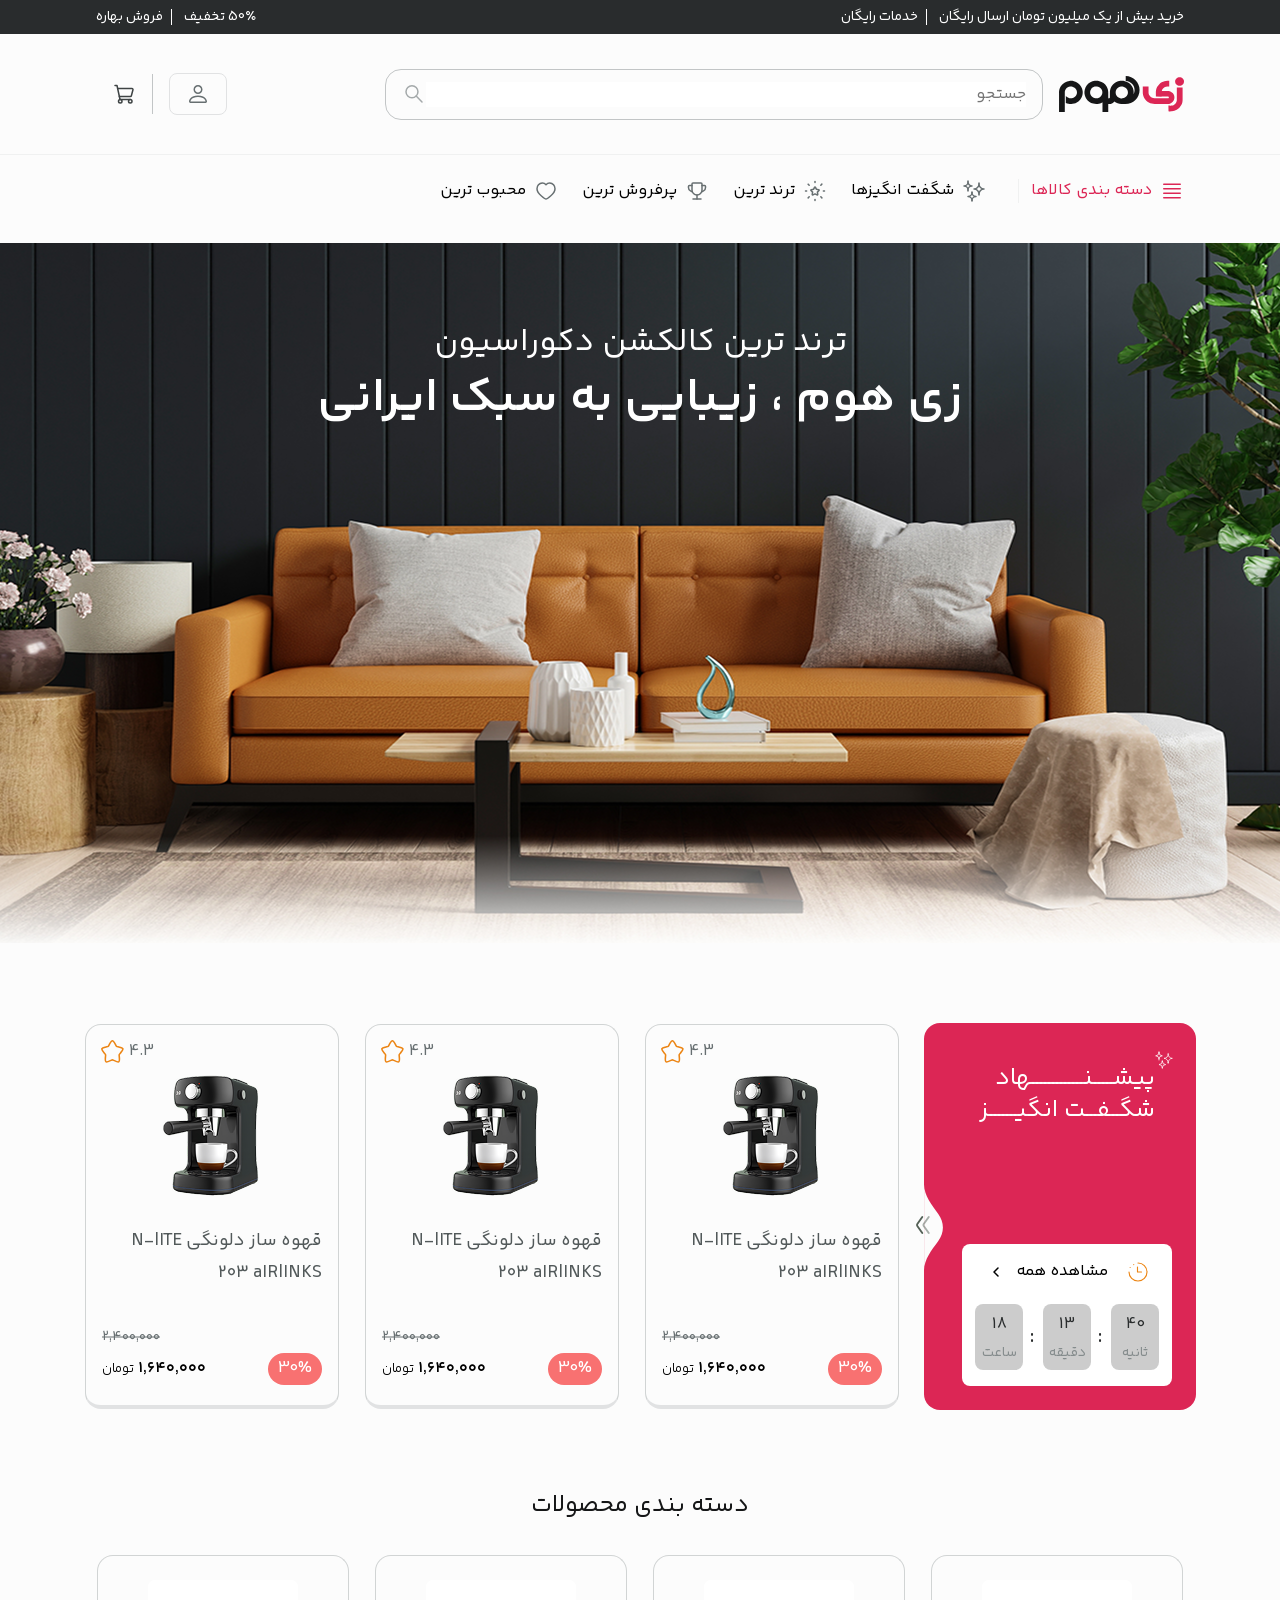
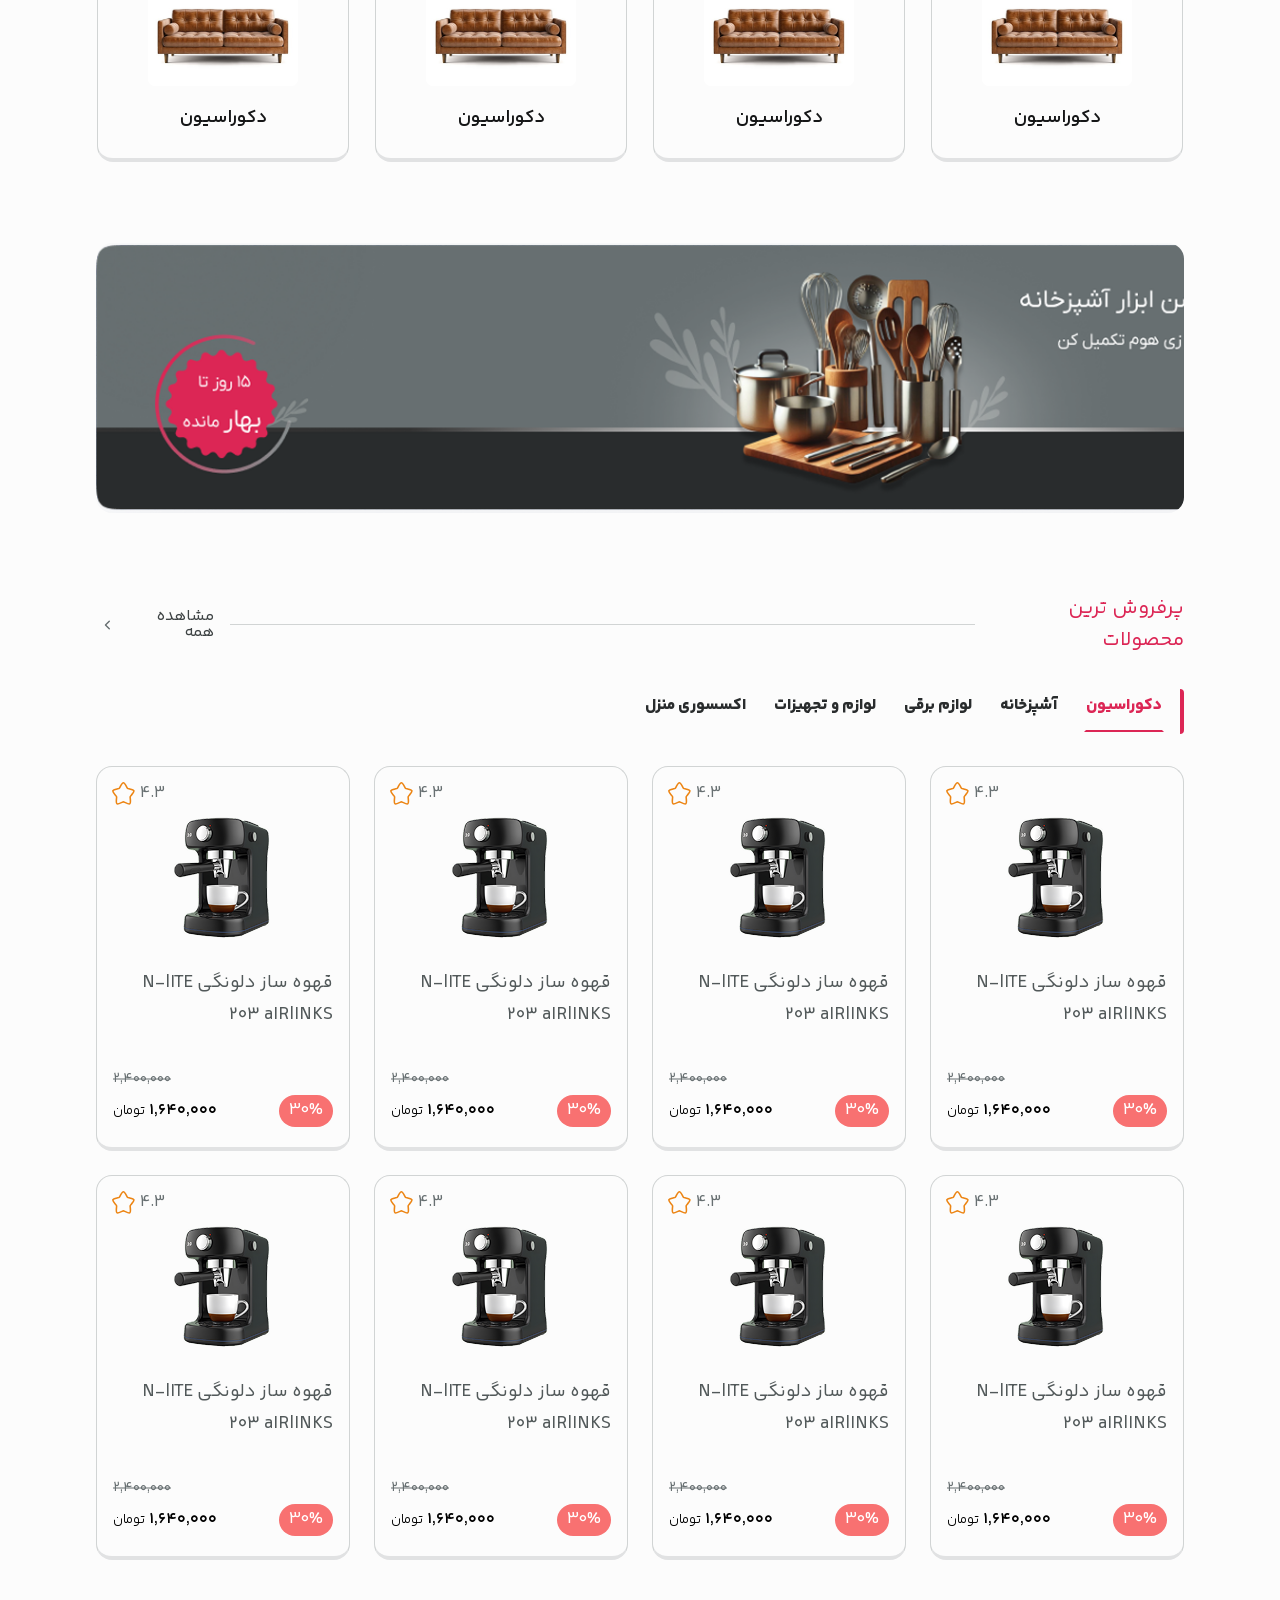
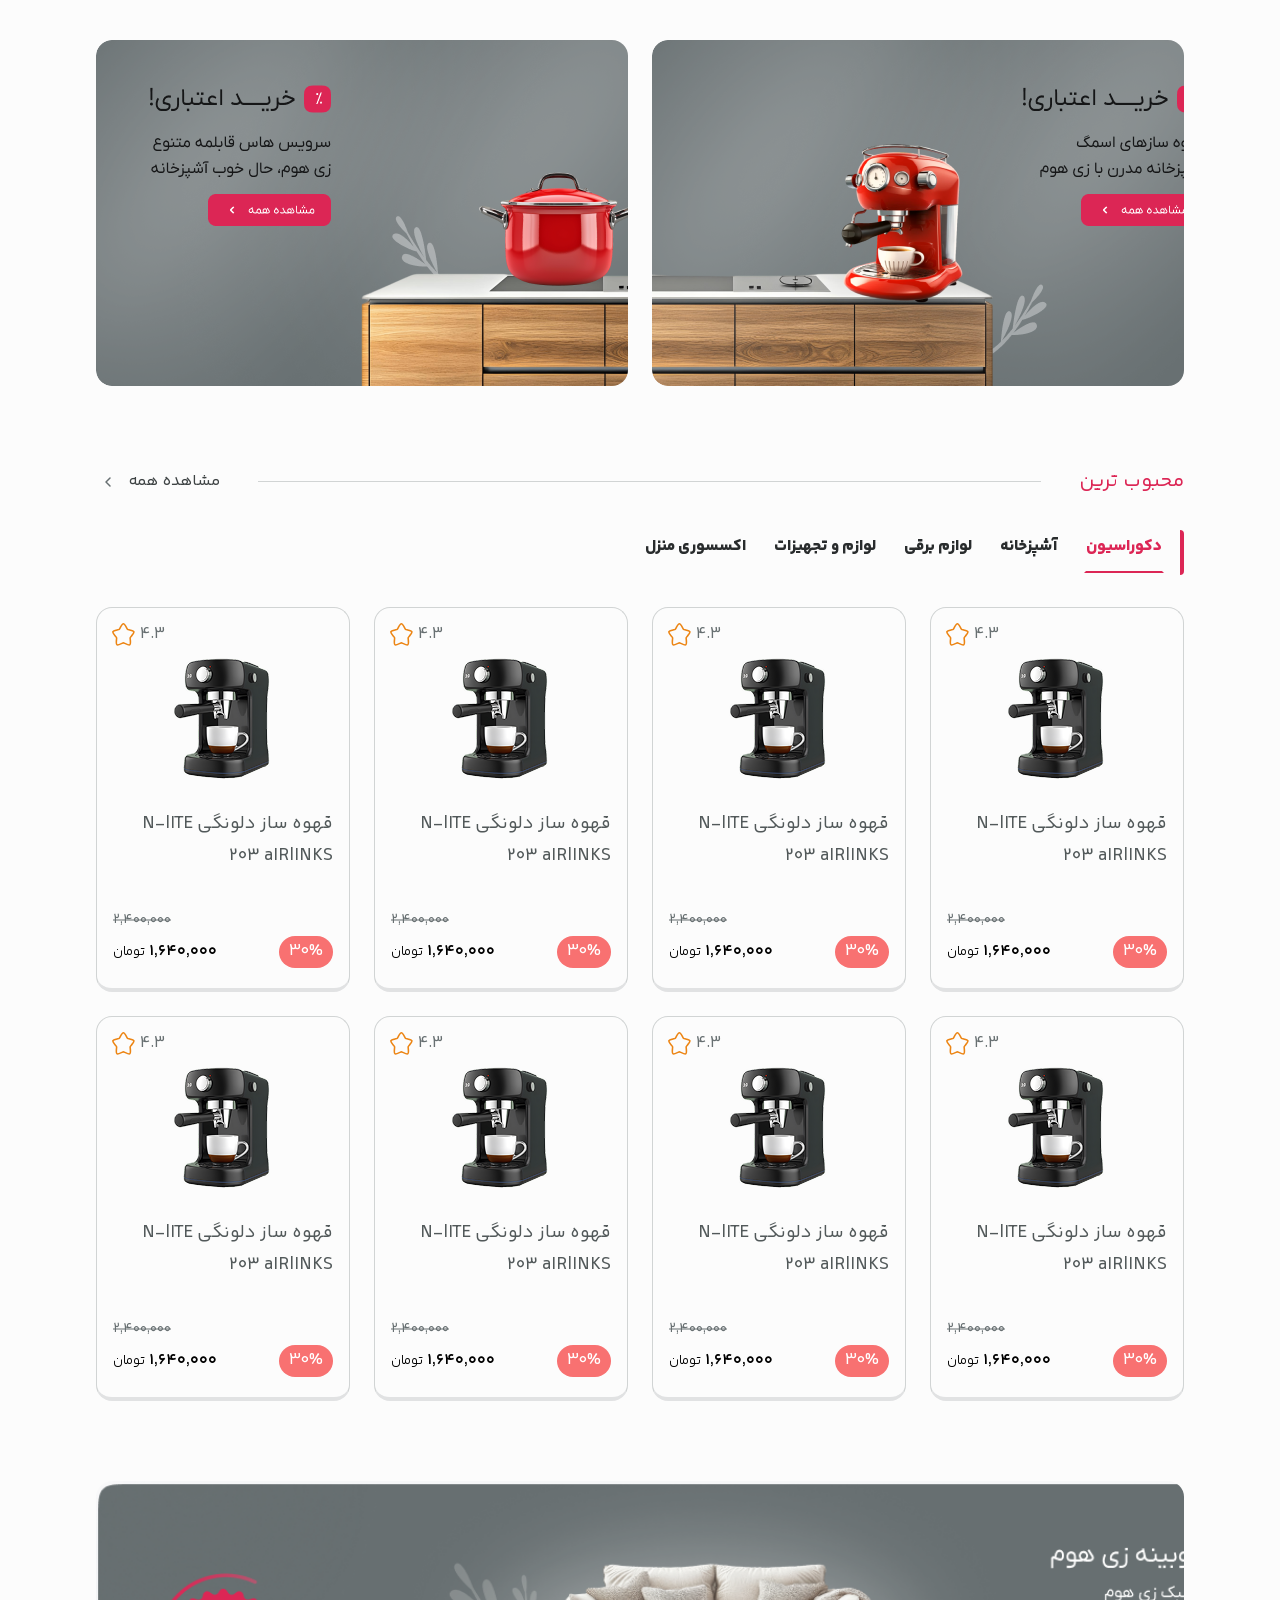
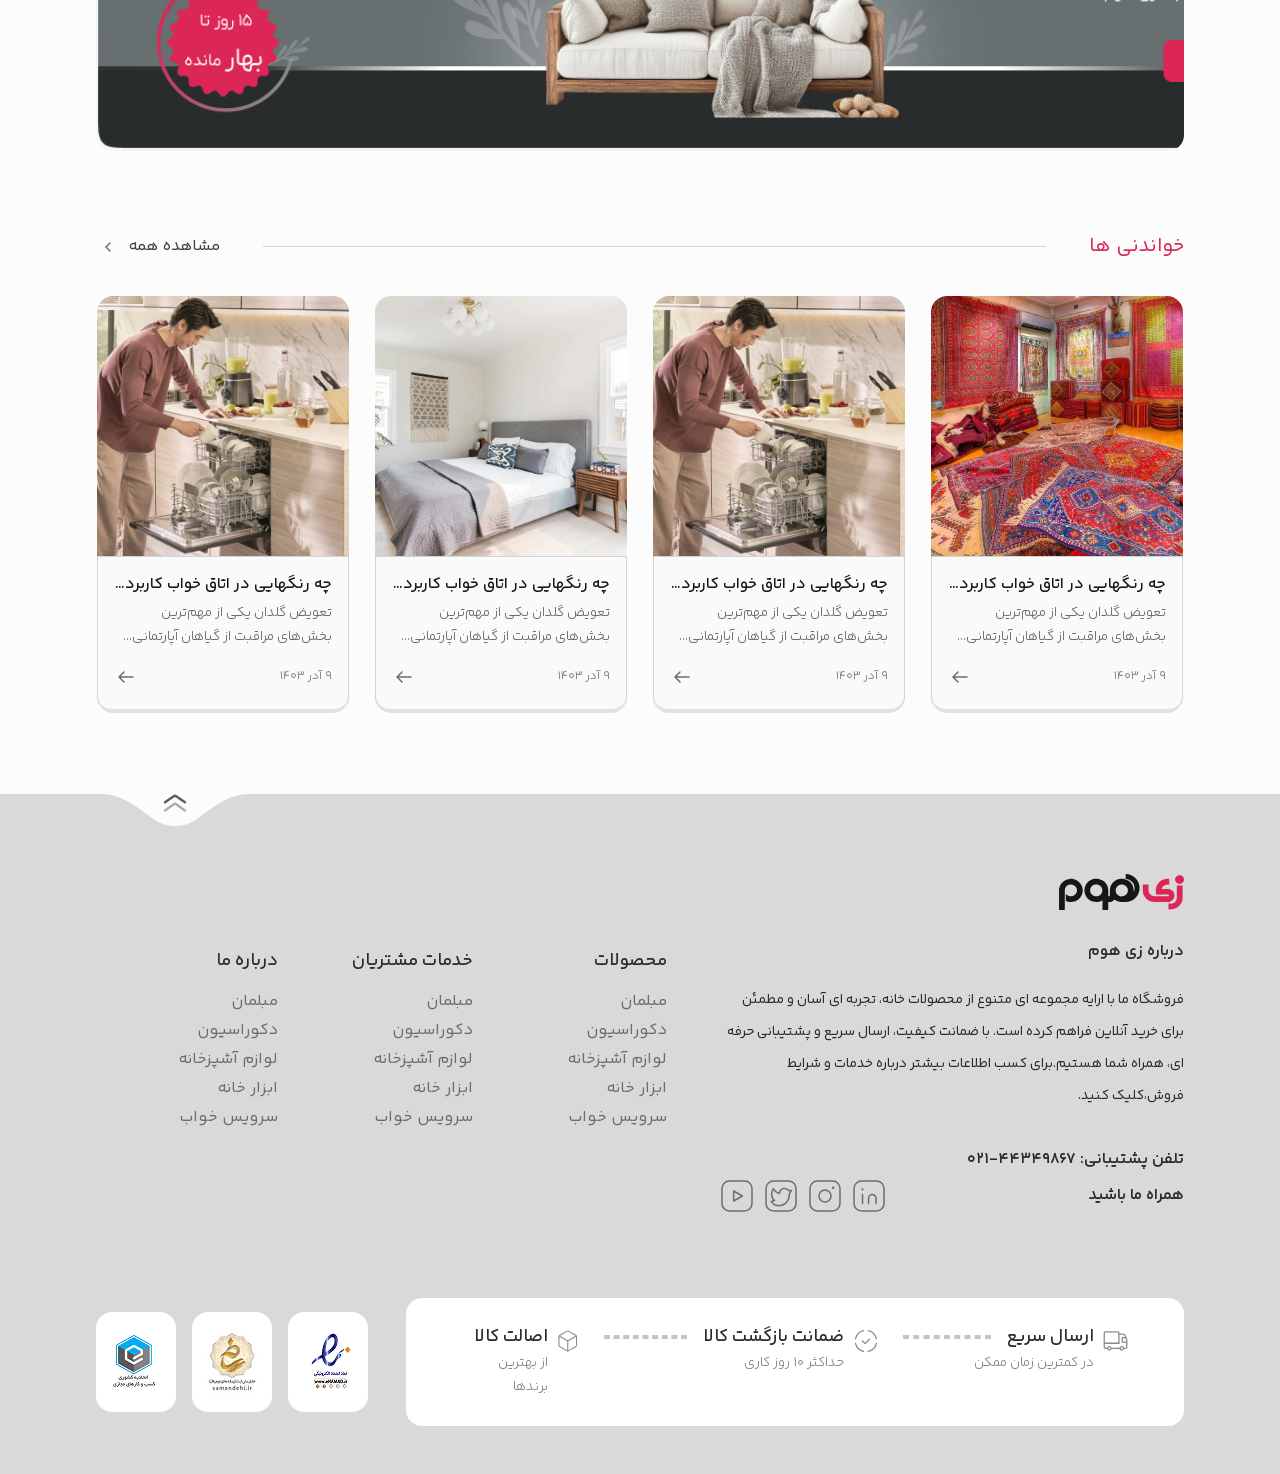
==== index.html @ bf7e23bb "all pages HTML/CSS + partial JS logic" ====
<!DOCTYPE html>
<html lang="fa" dir="rtl">

<head>
    <meta charset="UTF-8">
    <meta name="viewport" content="width=device-width, initial-scale=1.0">
    <title>ziHome</title>
    <link rel="stylesheet" href="style/style.css">
    <link rel="stylesheet" href="style/swiper-bundle.min.css">
    <link rel="shortcut icon" href="images/Logo.svg" type="image/x-icon">
</head>

<body>
    <!-- Header -->
    <header class="header">
        <div class="container-fluid">
            <!-- Top Header -->
            <div class="bg-header">
                <div class="container">
                    <div class="t-header">
                        <!-- Top Right Header -->
                        <div class="t-r-header">
                            <span>خرید بیش از یک میلیون تومان ارسال رایگان</span>
                            <span>خدمات رایگان</span>
                        </div>
                        <!-- Top Left Header -->
                        <div class="t-l-header">
                            <span>50٪ تخفیف</span>
                            <span>فروش بهاره</span>
                        </div>
                    </div>
                </div>
            </div>
            <!-- Main Header -->
            <div class="container">
                <!-- Main Header -->
                <div class="m-header">
                    <!-- Logo & Search -->
                    <div class="l-s-container">
                        <div class="logo-h">
                            <img src="images/Logo.svg" alt="">
                        </div>
                        <div class="search-h">
                            <form action="" method="get">
                                <input type="text" placeholder="جستجو ">
                                <button>
                                    <svg xmlns="http://www.w3.org/2000/svg" width="24" height="24" viewBox="0 0 24 24"
                                        fill="none">
                                        <path
                                            d="M14.1931 5.58187C16.525 7.91369 16.525 11.6943 14.1931 14.0261C11.8613 16.358 8.08069 16.358 5.74887 14.0261C3.41704 11.6943 3.41704 7.91369 5.74887 5.58187C8.08069 3.25005 11.8613 3.25005 14.1931 5.58187"
                                            stroke="#A4A9AA" stroke-width="1.5" stroke-linecap="round"
                                            stroke-linejoin="round" />
                                        <path d="M14.1499 14.06L19.9999 19.99" stroke="#A4A9AA" stroke-width="1.5"
                                            stroke-linecap="round" stroke-linejoin="round" />
                                    </svg>
                                </button>
                            </form>
                        </div>
                    </div>
                    <!-- Account & Cart -->
                    <div class="a-c-container">
                        <div class="account-icon">
                            <svg xmlns="http://www.w3.org/2000/svg" width="24" height="24" viewBox="0 0 24 24"
                                fill="none">
                                <path
                                    d="M12 12C14.4853 12 16.5 9.98528 16.5 7.5C16.5 5.01472 14.4853 3 12 3C9.51472 3 7.5 5.01472 7.5 7.5C7.5 9.98528 9.51472 12 12 12ZM15 7.5C15 9.15685 13.6569 10.5 12 10.5C10.3431 10.5 9 9.15685 9 7.5C9 5.84315 10.3431 4.5 12 4.5C13.6569 4.5 15 5.84315 15 7.5Z"
                                    fill="#676F71" />
                                <path
                                    d="M21 19.5C21 21 19.5 21 19.5 21H4.5C4.5 21 3 21 3 19.5C3 18 4.5 13.5 12 13.5C19.5 13.5 21 18 21 19.5ZM19.5 19.4948C19.4978 19.1246 19.2693 18.0157 18.2518 16.9982C17.2734 16.0198 15.4336 15 12 15C8.56632 15 6.72653 16.0198 5.74815 16.9982C4.73063 18.0157 4.50214 19.1246 4.5 19.4948H19.5Z"
                                    fill="#676F71" />
                            </svg>
                        </div>
                        <div class="nav-m-icon">
                            <svg xmlns="http://www.w3.org/2000/svg" width="24" height="24" viewBox="0 0 24 24"
                                fill="currentColor">
                                <path
                                    d="M21 7.75H3C2.59 7.75 2.25 7.41 2.25 7C2.25 6.59 2.59 6.25 3 6.25H21C21.41 6.25 21.75 6.59 21.75 7C21.75 7.41 21.41 7.75 21 7.75Z"
                                    fill="currentColor" />
                                <path
                                    d="M21 12.75H3C2.59 12.75 2.25 12.41 2.25 12C2.25 11.59 2.59 11.25 3 11.25H21C21.41 11.25 21.75 11.59 21.75 12C21.75 12.41 21.41 12.75 21 12.75Z"
                                    fill="currentColor" />
                                <path
                                    d="M21 17.75H3C2.59 17.75 2.25 17.41 2.25 17C2.25 16.59 2.59 16.25 3 16.25H21C21.41 16.25 21.75 16.59 21.75 17C21.75 17.41 21.41 17.75 21 17.75Z"
                                    fill="currentColor" />
                            </svg>
                        </div>
                        <div class="cart-icon">
                            <svg xmlns="http://www.w3.org/2000/svg" width="24" height="24" viewBox="0 0 24 24"
                                fill="none">
                                <path d="M8 17.5L5 3.5H3" stroke="#3E4344" stroke-width="1.5" stroke-linecap="round"
                                    stroke-linejoin="round" />
                                <path d="M8.25 17.5H18.25" stroke="#3E4344" stroke-width="1.5" stroke-linecap="round"
                                    stroke-linejoin="round" />
                                <circle cx="18.25" cy="19.25" r="1.75" stroke="#3E4344" stroke-width="1.5"
                                    stroke-linecap="round" stroke-linejoin="round" />
                                <circle cx="8.25" cy="19.25" r="1.75" stroke="#3E4344" stroke-width="1.5"
                                    stroke-linecap="round" stroke-linejoin="round" />
                                <path
                                    d="M5.64282 6.5H19.9994C20.3101 6.5 20.6031 6.64438 20.7924 6.89073C20.9817 7.13708 21.0457 7.45741 20.9657 7.75759L19.3662 13.7576C19.2495 14.1954 18.853 14.5 18.4 14.5H7.35712"
                                    stroke="#3E4344" stroke-width="1.5" stroke-linecap="round"
                                    stroke-linejoin="round" />
                            </svg>
                        </div>
                        <div class="off-canvas-nav">
                            <div class="h-off-canvas">
                                <div class="close-off-canvas">
                                    <svg xmlns="http://www.w3.org/2000/svg" width="24" height="24" viewBox="0 0 24 24"
                                        fill="currentColor">
                                        <path
                                            d="M9.16937 15.5801C8.97937 15.5801 8.78938 15.5101 8.63938 15.3601C8.34938 15.0701 8.34938 14.5901 8.63938 14.3001L14.2994 8.64011C14.5894 8.35011 15.0694 8.35011 15.3594 8.64011C15.6494 8.93011 15.6494 9.41011 15.3594 9.70011L9.69937 15.3601C9.55937 15.5101 9.35937 15.5801 9.16937 15.5801Z"
                                            fill="currentColor" />
                                        <path
                                            d="M14.8294 15.5801C14.6394 15.5801 14.4494 15.5101 14.2994 15.3601L8.63938 9.70011C8.34938 9.41011 8.34938 8.93011 8.63938 8.64011C8.92937 8.35011 9.40937 8.35011 9.69937 8.64011L15.3594 14.3001C15.6494 14.5901 15.6494 15.0701 15.3594 15.3601C15.2094 15.5101 15.0194 15.5801 14.8294 15.5801Z"
                                            fill="currentColor" />
                                        <path
                                            d="M15 22.75H9C3.57 22.75 1.25 20.43 1.25 15V9C1.25 3.57 3.57 1.25 9 1.25H15C20.43 1.25 22.75 3.57 22.75 9V15C22.75 20.43 20.43 22.75 15 22.75ZM9 2.75C4.39 2.75 2.75 4.39 2.75 9V15C2.75 19.61 4.39 21.25 9 21.25H15C19.61 21.25 21.25 19.61 21.25 15V9C21.25 4.39 19.61 2.75 15 2.75H9Z"
                                            fill="currentColor" />
                                    </svg>
                                </div>
                                <div class="off-canvas-search">
                                    <form action="" method="get">
                                        <input type="text" placeholder="جستجو ">
                                        <button>
                                            <svg xmlns="http://www.w3.org/2000/svg" width="24" height="24"
                                                viewBox="0 0 24 24" fill="none">
                                                <path
                                                    d="M14.1931 5.58187C16.525 7.91369 16.525 11.6943 14.1931 14.0261C11.8613 16.358 8.08069 16.358 5.74887 14.0261C3.41704 11.6943 3.41704 7.91369 5.74887 5.58187C8.08069 3.25005 11.8613 3.25005 14.1931 5.58187"
                                                    stroke="#A4A9AA" stroke-width="1.5" stroke-linecap="round"
                                                    stroke-linejoin="round"></path>
                                                <path d="M14.1499 14.06L19.9999 19.99" stroke="#A4A9AA"
                                                    stroke-width="1.5" stroke-linecap="round" stroke-linejoin="round">
                                                </path>
                                            </svg>
                                        </button>
                                    </form>
                                </div>
                            </div>
                            <div class="b-off-canvas">
                                <div class="menu-off-canvas">
                                    <!-- Nav Category Mobile -->
                                    <ul class="nav-m-mega-menu">
                                        <li>
                                            <a href="#">
                                                <svg xmlns="http://www.w3.org/2000/svg" width="24" height="24"
                                                    viewBox="0 0 24 24" fill="currentColor">
                                                    <path fill-rule="evenodd" clip-rule="evenodd"
                                                        d="M3 18.75C3 18.3358 3.33579 18 3.75 18H20.25C20.6642 18 21 18.3358 21 18.75C21 19.1642 20.6642 19.5 20.25 19.5H3.75C3.33579 19.5 3 19.1642 3 18.75Z">
                                                    </path>
                                                    <path fill-rule="evenodd" clip-rule="evenodd"
                                                        d="M3 14.25C3 13.8358 3.33579 13.5 3.75 13.5H20.25C20.6642 13.5 21 13.8358 21 14.25C21 14.6642 20.6642 15 20.25 15H3.75C3.33579 15 3 14.6642 3 14.25Z">
                                                    </path>
                                                    <path fill-rule="evenodd" clip-rule="evenodd"
                                                        d="M3 9.75C3 9.33579 3.33579 9 3.75 9H20.25C20.6642 9 21 9.33579 21 9.75C21 10.1642 20.6642 10.5 20.25 10.5H3.75C3.33579 10.5 3 10.1642 3 9.75Z">
                                                    </path>
                                                    <path fill-rule="evenodd" clip-rule="evenodd"
                                                        d="M3 5.25C3 4.83579 3.33579 4.5 3.75 4.5H20.25C20.6642 4.5 21 4.83579 21 5.25C21 5.66421 20.6642 6 20.25 6H3.75C3.33579 6 3 5.66421 3 5.25Z">
                                                    </path>
                                                </svg>
                                                دسته بندی ها
                                            </a>
                                            <svg xmlns="http://www.w3.org/2000/svg" width="24" height="24"
                                                viewBox="0 0 24 24" fill="currentColor">
                                                <path
                                                    d="M11.9995 16.8001C11.2995 16.8001 10.5995 16.5301 10.0695 16.0001L3.54953 9.48014C3.25953 9.19014 3.25953 8.71014 3.54953 8.42014C3.83953 8.13014 4.31953 8.13014 4.60953 8.42014L11.1295 14.9401C11.6095 15.4201 12.3895 15.4201 12.8695 14.9401L19.3895 8.42014C19.6795 8.13014 20.1595 8.13014 20.4495 8.42014C20.7395 8.71014 20.7395 9.19014 20.4495 9.48014L13.9295 16.0001C13.3995 16.5301 12.6995 16.8001 11.9995 16.8001Z"
                                                    fill="currentColor" />
                                            </svg>
                                            <ul></ul>
                                        </li>
                                    </ul>
                                    <!-- Nav Mobile -->
                                    <ul>
                                        <li>
                                            <a href="#">
                                                <svg xmlns="http://www.w3.org/2000/svg" width="24" height="24"
                                                    viewBox="0 0 24 24" fill="none">
                                                    <path fill-rule="evenodd" clip-rule="evenodd"
                                                        d="M5.99776 2.99622C5.99776 5.20628 4.20615 6.99788 1.99609 6.99788C4.20615 6.99788 5.99776 8.78949 5.99776 10.9995C5.99776 8.78949 7.78937 6.99788 9.99943 6.99788C7.78937 6.99788 5.99776 5.20628 5.99776 2.99622Z"
                                                        stroke="#676F71" stroke-width="1.5" stroke-linecap="round"
                                                        stroke-linejoin="round"></path>
                                                    <path fill-rule="evenodd" clip-rule="evenodd"
                                                        d="M17.0021 15.0012C17.0021 12.2387 14.7626 9.99915 12 9.99915C14.7626 9.99915 17.0021 7.75964 17.0021 4.99707C17.0021 7.75964 19.2416 9.99915 22.0042 9.99915C19.2416 9.99915 17.0021 12.2387 17.0021 15.0012Z"
                                                        stroke="#676F71" stroke-width="1.5" stroke-linecap="round"
                                                        stroke-linejoin="round"></path>
                                                    <path d="M17.0022 15.0012V16.0016" stroke="#676F71"
                                                        stroke-width="1.5" stroke-linecap="round"
                                                        stroke-linejoin="round"></path>
                                                    <path d="M17.0022 4.99706V3.99664" stroke="#676F71"
                                                        stroke-width="1.5" stroke-linecap="round"
                                                        stroke-linejoin="round"></path>
                                                    <path d="M9.99923 21.0037V22.0041" stroke="#676F71"
                                                        stroke-width="1.5" stroke-linecap="round"
                                                        stroke-linejoin="round"></path>
                                                    <path d="M9.99923 14.0008V13.0004" stroke="#676F71"
                                                        stroke-width="1.5" stroke-linecap="round"
                                                        stroke-linejoin="round"></path>
                                                    <path d="M5.99777 10.9996V12" stroke="#676F71" stroke-width="1.5"
                                                        stroke-linecap="round" stroke-linejoin="round"></path>
                                                    <path d="M5.99777 1.99585V2.99627" stroke="#676F71"
                                                        stroke-width="1.5" stroke-linecap="round"
                                                        stroke-linejoin="round"></path>
                                                    <path fill-rule="evenodd" clip-rule="evenodd"
                                                        d="M9.99923 13.5006C9.99923 15.7107 8.20762 17.5023 5.99756 17.5023C8.20762 17.5023 9.99923 19.2939 9.99923 21.5039C9.99923 19.2939 11.7908 17.5023 14.0009 17.5023C11.7908 17.5023 9.99923 15.7107 9.99923 13.5006Z"
                                                        stroke="#676F71" stroke-width="1.5" stroke-linecap="round"
                                                        stroke-linejoin="round"></path>
                                                </svg>
                                                شگفت انگیزها
                                            </a>
                                        </li>
                                        <li>
                                            <a href="#">
                                                <svg xmlns="http://www.w3.org/2000/svg" width="24" height="24"
                                                    viewBox="0 0 24 24" fill="none">
                                                    <path fill-rule="evenodd" clip-rule="evenodd"
                                                        d="M11.9992 14.884L14.0052 15.938C14.3952 16.143 14.8522 15.812 14.7772 15.377L14.3942 13.144L16.0172 11.564C16.3332 11.256 16.1592 10.719 15.7222 10.656L13.4802 10.33L12.4772 8.297C12.2822 7.901 11.7182 7.901 11.5222 8.297L10.5202 10.33L8.27824 10.656C7.84124 10.719 7.66724 11.256 7.98324 11.564L9.60624 13.144L9.22324 15.377C9.14824 15.812 9.60524 16.143 9.99524 15.938L12.0012 14.884H11.9992V14.884Z"
                                                        stroke="#676F71" stroke-width="1.5" stroke-linecap="round"
                                                        stroke-linejoin="round"></path>
                                                    <path d="M21.4999 12H20.3999" stroke="#676F71" stroke-width="1.5"
                                                        stroke-linecap="round" stroke-linejoin="round"></path>
                                                    <path d="M3.6 12H2.5" stroke="#676F71" stroke-width="1.5"
                                                        stroke-linecap="round" stroke-linejoin="round"></path>
                                                    <path d="M18.8601 5.14001L17.8101 6.19001" stroke="#676F71"
                                                        stroke-width="1.5" stroke-linecap="round"
                                                        stroke-linejoin="round"></path>
                                                    <path d="M5.16016 18.89L6.22016 17.83" stroke="#676F71"
                                                        stroke-width="1.5" stroke-linecap="round"
                                                        stroke-linejoin="round"></path>
                                                    <path d="M5.14014 5.15997L6.19014 6.21997" stroke="#676F71"
                                                        stroke-width="1.5" stroke-linecap="round"
                                                        stroke-linejoin="round"></path>
                                                    <path d="M18.8901 18.86L17.8301 17.81" stroke="#676F71"
                                                        stroke-width="1.5" stroke-linecap="round"
                                                        stroke-linejoin="round"></path>
                                                    <path d="M12 20.44V21.5" stroke="#676F71" stroke-width="1.5"
                                                        stroke-linecap="round" stroke-linejoin="round"></path>
                                                    <path d="M12 2.5V3.56" stroke="#676F71" stroke-width="1.5"
                                                        stroke-linecap="round" stroke-linejoin="round"></path>
                                                </svg>
                                                ترند ترین
                                            </a>
                                        </li>
                                        <li>
                                            <a href="#">
                                                <svg xmlns="http://www.w3.org/2000/svg" width="24" height="24"
                                                    viewBox="0 0 24 24" fill="none">
                                                    <path fill-rule="evenodd" clip-rule="evenodd"
                                                        d="M8 4H16C16.5523 4 17 4.44772 17 5V11C17 13.7614 14.7614 16 12 16V16C9.23858 16 7 13.7614 7 11V5C7 4.44772 7.44772 4 8 4Z"
                                                        stroke="#676F71" stroke-width="1.5" stroke-linecap="round"
                                                        stroke-linejoin="round"></path>
                                                    <path
                                                        d="M16.6733 12.7801L18.5653 11.8341C19.7511 11.2412 20.5001 10.0293 20.5001 8.70361V7.3667C20.5001 6.88345 20.1084 6.4917 19.6251 6.4917H17.0001"
                                                        stroke="#676F71" stroke-width="1.5" stroke-linecap="round"
                                                        stroke-linejoin="round"></path>
                                                    <path d="M12 20V16" stroke="#676F71" stroke-width="1.5"
                                                        stroke-linecap="round" stroke-linejoin="round"></path>
                                                    <path d="M16 20H8" stroke="#676F71" stroke-width="1.5"
                                                        stroke-linecap="round" stroke-linejoin="round"></path>
                                                    <path
                                                        d="M7.32677 12.7801L5.43477 11.8341C4.24903 11.2412 3.50001 10.0293 3.5 8.70361V7.3667C3.5 6.88345 3.89175 6.4917 4.375 6.4917H7"
                                                        stroke="#676F71" stroke-width="1.5" stroke-linecap="round"
                                                        stroke-linejoin="round"></path>
                                                </svg>
                                                پرفروش ترین
                                            </a>
                                        </li>
                                        <li>
                                            <a href="#">
                                                <svg xmlns="http://www.w3.org/2000/svg" width="24" height="24"
                                                    viewBox="0 0 24 24" fill="none">
                                                    <path fill-rule="evenodd" clip-rule="evenodd"
                                                        d="M15.696 4C18.871 4 21 6.98 21 9.755C21 15.388 12.161 20 12 20C11.839 20 3 15.388 3 9.755C3 6.98 5.129 4 8.304 4C10.119 4 11.311 4.905 12 5.711C12.689 4.905 13.881 4 15.696 4Z"
                                                        stroke="#676F71" stroke-width="1.5" stroke-linecap="round"
                                                        stroke-linejoin="round"></path>
                                                </svg>
                                                محبوب ترین
                                            </a>
                                        </li>
                                    </ul>
                                </div>
                            </div>
                        </div>
                    </div>
                </div>
            </div>
            <!-- Nav -->
            <div class="nav-container">
                <div class="container">
                    <div class="nav">
                        <nav>
                            <ul class="mega-menu">
                                <li>
                                    <a href="#">
                                        <svg xmlns="http://www.w3.org/2000/svg" width="24" height="24"
                                            viewBox="0 0 24 24" fill="currentColor">
                                            <path fill-rule="evenodd" clip-rule="evenodd"
                                                d="M3 18.75C3 18.3358 3.33579 18 3.75 18H20.25C20.6642 18 21 18.3358 21 18.75C21 19.1642 20.6642 19.5 20.25 19.5H3.75C3.33579 19.5 3 19.1642 3 18.75Z" />
                                            <path fill-rule="evenodd" clip-rule="evenodd"
                                                d="M3 14.25C3 13.8358 3.33579 13.5 3.75 13.5H20.25C20.6642 13.5 21 13.8358 21 14.25C21 14.6642 20.6642 15 20.25 15H3.75C3.33579 15 3 14.6642 3 14.25Z" />
                                            <path fill-rule="evenodd" clip-rule="evenodd"
                                                d="M3 9.75C3 9.33579 3.33579 9 3.75 9H20.25C20.6642 9 21 9.33579 21 9.75C21 10.1642 20.6642 10.5 20.25 10.5H3.75C3.33579 10.5 3 10.1642 3 9.75Z" />
                                            <path fill-rule="evenodd" clip-rule="evenodd"
                                                d="M3 5.25C3 4.83579 3.33579 4.5 3.75 4.5H20.25C20.6642 4.5 21 4.83579 21 5.25C21 5.66421 20.6642 6 20.25 6H3.75C3.33579 6 3 5.66421 3 5.25Z" />
                                        </svg>
                                        دسته بندی کالاها
                                    </a>
                                    <div class="pishro-megamenu">
                                        <ul>
                                            <li>
                                                <a href="#">
                                                    <svg xmlns="http://www.w3.org/2000/svg" width="24" height="24"
                                                        viewBox="0 0 24 24" fill="none">
                                                        <path d="M5 18.196V21" stroke="currentColor" stroke-width="1.5"
                                                            stroke-linecap="round" stroke-linejoin="round" />
                                                        <path d="M19 18.196V21" stroke="currentColor" stroke-width="1.5"
                                                            stroke-linecap="round" stroke-linejoin="round" />
                                                        <path
                                                            d="M20 11V8C20 6.89543 19.1046 6 18 6H6C4.89543 6 4 6.89543 4 8V11"
                                                            stroke="currentColor" stroke-width="1.5"
                                                            stroke-linecap="round" stroke-linejoin="round" />
                                                        <path fill-rule="evenodd" clip-rule="evenodd"
                                                            d="M16 15H8C6.89543 15 6 14.1046 6 13V13C6 11.8954 5.10457 11 4 11V11C2.89543 11 2 11.8954 2 13V13C2 16.3137 4.68629 19 8 19H16C19.3137 19 22 16.3137 22 13V13C22 11.8954 21.1046 11 20 11V11C18.8954 11 18 11.8954 18 13V13C18 14.1046 17.1046 15 16 15Z"
                                                            stroke="currentColor" stroke-width="1.5"
                                                            stroke-linecap="round" stroke-linejoin="round" />
                                                    </svg>
                                                    مبلمان
                                                </a>
                                                <ul>
                                                    <li><a href="#">قهوه ساز خانگی</a>
                                                        <ul>
                                                            <li><a href="#">قهوه ساز بوش</a> </li>
                                                            <li><a href="#">قهوه ساز سیسیلی</a> </li>
                                                            <li><a href="#">قهوه ساز فکر</a> </li>
                                                            <li><a href="#">قهوه ساز مباشی</a> </li>
                                                        </ul>
                                                    </li>
                                                    <li><a href="#">قهوه ساز صنعتی</a>
                                                        <ul>
                                                            <li><a href="#">قهوه ساز بیزرا</a> </li>
                                                            <li><a href="#">قهوه ساز سیسیلی</a> </li>
                                                            <li><a href="#">قهوه ساز فکر</a> </li>
                                                            <li><a href="#">قهوه ساز مباشی</a> </li>
                                                        </ul>
                                                    </li>
                                                    <li><a href="#">قهوه ساز کپسولی</a>
                                                        <ul>
                                                            <li><a href="#">قهوه ساز پیتالسازی</a> </li>
                                                            <li><a href="#">قهوه ساز سیسیلی</a> </li>
                                                            <li><a href="#">قهوه ساز فکر</a> </li>
                                                            <li><a href="#">قهوه ساز مباشی</a> </li>
                                                        </ul>
                                                    </li>
                                                    <li><a href="#">قهوه ساز مسافرتی</a>
                                                        <ul>
                                                            <li><a href="#">قهوه ساز پیپاموکا</a> </li>
                                                            <li><a href="#">قهوه ساز سیسیلی</a> </li>
                                                            <li><a href="#">قهوه ساز فکر</a> </li>
                                                            <li><a href="#">قهوه ساز مباشی</a> </li>
                                                        </ul>
                                                    </li>
                                                </ul>
                                            </li>
                                            <li>
                                                <a href="#">
                                                    <svg xmlns="http://www.w3.org/2000/svg" width="24" height="24"
                                                        viewBox="0 0 24 24" fill="none">
                                                        <path d="M17 21L18.0001 14" stroke="currentColor"
                                                            stroke-width="1.5" stroke-linecap="round"
                                                            stroke-linejoin="round" />
                                                        <path
                                                            d="M21.5002 14H18.0002C15.6686 10.8114 14.4399 6.94968 14.5002 3"
                                                            stroke="currentColor" stroke-width="1.5"
                                                            stroke-linecap="round" stroke-linejoin="round" />
                                                        <path d="M7.50007 21L6.5 14" stroke="currentColor"
                                                            stroke-width="1.5" stroke-linecap="round"
                                                            stroke-linejoin="round" />
                                                        <path d="M3 14H6.49994C8.83153 10.8114 10.0603 6.94968 10 3"
                                                            stroke="currentColor" stroke-width="1.5"
                                                            stroke-linecap="round" stroke-linejoin="round" />
                                                        <path
                                                            d="M3 21V5C3 3.89543 3.89543 3 5 3H19.5C20.6046 3 21.5 3.89543 21.5 5V21"
                                                            stroke="currentColor" stroke-width="1.5"
                                                            stroke-linecap="round" stroke-linejoin="round" />
                                                        <path d="M22.5 21H1.5" stroke="currentColor" stroke-width="1.5"
                                                            stroke-linecap="round" stroke-linejoin="round" />
                                                        <path d="M17 17H7" stroke="currentColor" stroke-width="1.5"
                                                            stroke-linecap="round" stroke-linejoin="round" />
                                                    </svg>
                                                    دکوراسیون داخلی
                                                </a>
                                            </li>
                                            <li>
                                                <a href="#">
                                                    <svg xmlns="http://www.w3.org/2000/svg" width="24" height="24"
                                                        viewBox="0 0 24 24" fill="none">
                                                        <path d="M5 4.15997H3" stroke="currentColor" stroke-width="1.5"
                                                            stroke-linecap="round" stroke-linejoin="round" />
                                                        <path d="M21 4.15997H19" stroke="currentColor"
                                                            stroke-width="1.5" stroke-linecap="round"
                                                            stroke-linejoin="round" />
                                                        <path d="M4 21H20" stroke="currentColor" stroke-width="1.5"
                                                            stroke-linecap="round" stroke-linejoin="round" />
                                                        <path fill-rule="evenodd" clip-rule="evenodd"
                                                            d="M6 3H18C18.5523 3 19 3.44772 19 4V10C19 11.6569 17.6569 13 16 13H8C6.34315 13 5 11.6569 5 10V4C5 3.44772 5.44772 3 6 3Z"
                                                            stroke="currentColor" stroke-width="1.5"
                                                            stroke-linecap="round" stroke-linejoin="round" />
                                                        <path d="M6 18V17" stroke="currentColor" stroke-width="1.5"
                                                            stroke-linecap="round" stroke-linejoin="round" />
                                                        <path d="M9 18V16" stroke="currentColor" stroke-width="1.5"
                                                            stroke-linecap="round" stroke-linejoin="round" />
                                                        <path d="M12 18V17" stroke="currentColor" stroke-width="1.5"
                                                            stroke-linecap="round" stroke-linejoin="round" />
                                                        <path d="M15 18V16" stroke="currentColor" stroke-width="1.5"
                                                            stroke-linecap="round" stroke-linejoin="round" />
                                                        <path d="M18 18V17" stroke="currentColor" stroke-width="1.5"
                                                            stroke-linecap="round" stroke-linejoin="round" />
                                                    </svg>
                                                    لوازم آشپزخانه</a>
                                                <ul>
                                                    <li><a href="#">مربوط به خانگی</a>
                                                        <ul>
                                                            <li><a href="#">مورد اول خانگی</a> </li>
                                                            <li><a href="#">قهوه ساز سیسیلی</a> </li>
                                                            <li><a href="#">قهوه ساز فکر</a> </li>
                                                            <li><a href="#">قهوه ساز مباشی</a> </li>
                                                        </ul>
                                                    </li>
                                                    <li><a href="#">قهوه ساز صنعتی</a>
                                                        <ul>
                                                            <li><a href="#">قهوه ساز بیزرا</a> </li>
                                                            <li><a href="#">قهوه ساز سیسیلی</a> </li>
                                                            <li><a href="#">قهوه ساز فکر</a> </li>
                                                            <li><a href="#">قهوه ساز مباشی</a> </li>
                                                        </ul>
                                                    </li>
                                                    <li><a href="#">قهوه ساز کپسولی</a>
                                                        <ul>
                                                            <li><a href="#">قهوه ساز پیتالسازی</a> </li>
                                                            <li><a href="#">قهوه ساز سیسیلی</a> </li>
                                                            <li><a href="#">قهوه ساز فکر</a> </li>
                                                            <li><a href="#">قهوه ساز مباشی</a> </li>
                                                        </ul>
                                                    </li>
                                                    <li><a href="#">قهوه ساز مسافرتی</a>
                                                        <ul>
                                                            <li><a href="#">قهوه ساز پیپاموکا</a> </li>
                                                            <li><a href="#">قهوه ساز سیسیلی</a> </li>
                                                            <li><a href="#">قهوه ساز فکر</a> </li>
                                                            <li><a href="#">قهوه ساز مباشی</a> </li>
                                                        </ul>
                                                    </li>
                                                </ul>
                                            </li>
                                            <li>
                                                <a href="#">
                                                    <svg xmlns="http://www.w3.org/2000/svg" width="24" height="24"
                                                        viewBox="0 0 24 24" fill="none">
                                                        <path fill-rule="evenodd" clip-rule="evenodd"
                                                            d="M14.5268 9.12H11.4738C10.7908 9.12 10.3088 8.451 10.5248 7.804V7.804C10.8598 6.798 11.8008 6.12 12.8608 6.12H13.1388C14.1988 6.12 15.1398 6.798 15.4748 7.804V7.804C15.6908 8.451 15.2088 9.12 14.5268 9.12V9.12Z"
                                                            stroke="currentColor" stroke-width="1.5"
                                                            stroke-linecap="round" stroke-linejoin="round" />
                                                        <path
                                                            d="M6.99278 13.263H3.99978C3.38578 13.263 2.91678 13.811 3.01178 14.417L3.35578 16.617C3.65978 18.565 5.33678 20 7.30778 20H16.6918C18.6628 20 20.3398 18.565 20.6438 16.618L20.9878 14.418C21.0828 13.812 20.6138 13.264 19.9998 13.264H12.2628"
                                                            stroke="currentColor" stroke-width="1.5"
                                                            stroke-linecap="round" stroke-linejoin="round" />
                                                        <path
                                                            d="M13 6.12V6C13 4.343 14.343 3 16 3V3C17.657 3 19 4.343 19 6V13.263"
                                                            stroke="currentColor" stroke-width="1.5"
                                                            stroke-linecap="round" stroke-linejoin="round" />
                                                        <path fill-rule="evenodd" clip-rule="evenodd"
                                                            d="M10.158 17.263H9.105C7.943 17.263 7 16.321 7 15.158V13.153C7 12.516 7.516 12 8.153 12H11.11C11.747 12 12.263 12.516 12.263 13.153V15.158C12.263 16.321 11.321 17.263 10.158 17.263Z"
                                                            stroke="currentColor" stroke-width="1.5"
                                                            stroke-linecap="round" stroke-linejoin="round" />
                                                        <path d="M6.04 19.8L5 21" stroke="currentColor"
                                                            stroke-width="1.5" stroke-linecap="round"
                                                            stroke-linejoin="round" />
                                                        <path d="M19 21L17.96 19.8" stroke="currentColor"
                                                            stroke-width="1.5" stroke-linecap="round"
                                                            stroke-linejoin="round" />
                                                    </svg>
                                                    سرویس خواب و حمام</a>

                                                <ul>
                                                    <li><a href="#">قهوه ساز خانگی</a>
                                                        <ul>
                                                            <li><a href="#">قهوه ساز بوش</a> </li>
                                                            <li><a href="#">قهوه ساز سیسیلی</a> </li>
                                                            <li><a href="#">قهوه ساز فکر</a> </li>
                                                            <li><a href="#">قهوه ساز مباشی</a> </li>
                                                        </ul>
                                                    </li>
                                                    <li><a href="#">قهوه ساز صنعتی</a>
                                                        <ul>
                                                            <li><a href="#">قهوه ساز بیزرا</a> </li>
                                                            <li><a href="#">قهوه ساز سیسیلی</a> </li>
                                                            <li><a href="#">قهوه ساز فکر</a> </li>
                                                            <li><a href="#">قهوه ساز مباشی</a> </li>
                                                        </ul>
                                                    </li>
                                                    <li><a href="#">قهوه ساز کپسولی</a>

                                                    </li>
                                                    <li><a href="#">قهوه ساز مسافرتی</a>

                                                    </li>
                                                </ul>
                                            </li>
                                            <li>
                                                <a href="#">
                                                    <svg xmlns="http://www.w3.org/2000/svg" width="24" height="24"
                                                        viewBox="0 0 24 24" fill="none">
                                                        <path d="M12 21V10" stroke="currentColor" stroke-width="1.5"
                                                            stroke-linecap="round" stroke-linejoin="round" />
                                                        <path
                                                            d="M16 7L15.2279 9.31623C15.0918 9.72457 14.7097 10 14.2792 10H9.72076C9.29033 10 8.90819 9.72457 8.77208 9.31623L8 7"
                                                            stroke="currentColor" stroke-width="1.5"
                                                            stroke-linecap="round" stroke-linejoin="round" />
                                                        <path d="M7 21H17" stroke="currentColor" stroke-width="1.5"
                                                            stroke-linecap="round" stroke-linejoin="round" />
                                                        <path d="M10.5 14H13.5" stroke="currentColor" stroke-width="1.5"
                                                            stroke-linecap="round" stroke-linejoin="round" />
                                                        <path d="M10.5 17H13.5" stroke="currentColor" stroke-width="1.5"
                                                            stroke-linecap="round" stroke-linejoin="round" />
                                                        <rect x="5.5" y="3" width="13" height="4" rx="2"
                                                            stroke="currentColor" stroke-width="1.5"
                                                            stroke-linecap="round" stroke-linejoin="round" />
                                                    </svg>
                                                    نور پردازی و روشنایی</a>
                                            </li>
                                            <li>
                                                <a href="#">
                                                    <svg xmlns="http://www.w3.org/2000/svg" width="24" height="24"
                                                        viewBox="0 0 24 24" fill="none">
                                                        <path fill-rule="evenodd" clip-rule="evenodd"
                                                            d="M21 16.041V7.95902C21 7.24402 20.619 6.58402 20 6.22702L13 2.18602C12.381 1.82902 11.619 1.82902 11 2.18602L4 6.22602C3.381 6.58402 3 7.24402 3 7.95902V16.042C3 16.757 3.381 17.417 4 17.774L11 21.815C11.619 22.172 12.381 22.172 13 21.815L20 17.774C20.619 17.416 21 16.756 21 16.041Z"
                                                            stroke="currentColor" stroke-width="1.5"
                                                            stroke-linecap="round" stroke-linejoin="round" />
                                                        <path d="M12 22.08V12" stroke="currentColor" stroke-width="1.5"
                                                            stroke-linecap="round" stroke-linejoin="round" />
                                                        <path d="M12 12L20.73 6.96002" stroke="currentColor"
                                                            stroke-width="1.5" stroke-linecap="round"
                                                            stroke-linejoin="round" />
                                                        <path d="M3.27002 6.96002L12 12" stroke="currentColor"
                                                            stroke-width="1.5" stroke-linecap="round"
                                                            stroke-linejoin="round" />
                                                    </svg>
                                                    لوازم سازماندهی</a>
                                            </li>
                                            <li>
                                                <a href="#">
                                                    <svg xmlns="http://www.w3.org/2000/svg" width="24" height="24"
                                                        viewBox="0 0 24 24" fill="none">
                                                        <path
                                                            d="M5.74002 11.26L2.80002 8.32002C2.39999 7.91945 2.39999 7.27058 2.80002 6.87002L5.87002 3.80002C6.27058 3.39999 6.91945 3.39999 7.32002 3.80002L9.26002 5.74002"
                                                            stroke="currentColor" stroke-width="1.5"
                                                            stroke-linecap="round" stroke-linejoin="round" />
                                                        <path
                                                            d="M18.2602 14.74L20.2002 16.68C20.6003 17.0806 20.6003 17.7294 20.2002 18.13L17.1302 21.2C16.7297 21.6 16.0808 21.6 15.6802 21.2L12.7402 18.26"
                                                            stroke="currentColor" stroke-width="1.5"
                                                            stroke-linecap="round" stroke-linejoin="round" />
                                                        <path
                                                            d="M11.7663 9.10205L4.14848 16.7199C3.588 17.279 3.36871 18.0949 3.57333 18.8598C3.77795 19.6246 4.37534 20.222 5.14017 20.4266C5.905 20.6312 6.72088 20.4119 7.28007 19.8514L14.8979 12.2336"
                                                            stroke="currentColor" stroke-width="1.5"
                                                            stroke-linecap="round" stroke-linejoin="round" />
                                                        <path
                                                            d="M11.7664 9.10209C11.3334 7.83362 11.4303 6.44414 12.035 5.248C12.6398 4.05185 13.7013 3.15012 14.9795 2.7468C15.6206 2.53367 16.2994 2.45773 16.9717 2.5239C17.3494 2.57434 17.6654 2.83545 17.7861 3.19684C17.9068 3.55824 17.8112 3.95683 17.5396 4.2241L15.7354 6.02824C15.6416 6.122 15.5889 6.24918 15.5889 6.38179C15.5889 6.5144 15.6416 6.64158 15.7354 6.73533L17.2647 8.26469C17.46 8.45995 17.7766 8.45995 17.9719 8.26469L19.7759 6.46055C20.0432 6.189 20.4418 6.09334 20.8032 6.21404C21.1646 6.33473 21.4257 6.6507 21.4761 7.02836C21.5424 7.70071 21.4664 8.37947 21.2532 9.02055C20.85 10.2988 19.9483 11.3604 18.7521 11.9651C17.556 12.5699 16.1665 12.6667 14.898 12.2337"
                                                            stroke="currentColor" stroke-width="1.5"
                                                            stroke-linecap="round" stroke-linejoin="round" />
                                                    </svg>
                                                    ابزار و تجهیزات خانه</a>
                                            </li>
                                            <li>
                                                <a href="#">
                                                    <svg xmlns="http://www.w3.org/2000/svg" width="24" height="24"
                                                        viewBox="0 0 24 24" fill="none">
                                                        <path fill-rule="evenodd" clip-rule="evenodd"
                                                            d="M3 16H13C13.5523 16 14 16.4477 14 17V19H2V17C2 16.4477 2.44772 16 3 16Z"
                                                            stroke="currentColor" stroke-width="1.5"
                                                            stroke-linecap="round" stroke-linejoin="round" />
                                                        <path d="M14 21V19" stroke="currentColor" stroke-width="1.5"
                                                            stroke-linecap="round" stroke-linejoin="round" />
                                                        <path d="M2 21V19" stroke="currentColor" stroke-width="1.5"
                                                            stroke-linecap="round" stroke-linejoin="round" />
                                                        <path fill-rule="evenodd" clip-rule="evenodd"
                                                            d="M4 12H12C12.5523 12 13 12.4477 13 13V16H3V13C3 12.4477 3.44772 12 4 12Z"
                                                            stroke="currentColor" stroke-width="1.5"
                                                            stroke-linecap="round" stroke-linejoin="round" />
                                                        <path d="M17 19H21" stroke="currentColor" stroke-width="1.5"
                                                            stroke-linecap="round" stroke-linejoin="round" />
                                                        <ellipse cx="19" cy="8.5" rx="4" ry="5.5" stroke="currentColor"
                                                            stroke-width="1.5" stroke-linecap="round"
                                                            stroke-linejoin="round" />
                                                        <path d="M19 9V19" stroke="currentColor" stroke-width="1.5"
                                                            stroke-linecap="round" stroke-linejoin="round" />
                                                        <path fill-rule="evenodd" clip-rule="evenodd"
                                                            d="M8.43506 3.51868C9.35978 3.6148 10.0468 4.41892 9.99748 5.34731C9.94813 6.27571 9.1797 7.00245 8.25 7H4.5C3.67157 7 3 6.32843 3 5.5C3 4.67157 3.67157 4 4.5 4C4.49826 2.98978 5.25139 2.13744 6.25414 2.01479C7.2569 1.89214 8.19325 2.53782 8.43506 3.51868Z"
                                                            stroke="currentColor" stroke-width="1.5"
                                                            stroke-linecap="round" stroke-linejoin="round" />
                                                    </svg>
                                                    فضای باز و باغچه</a>
                                            </li>
                                        </ul>
                                    </div>
                                </li>
                            </ul>
                            <ul class="regular-menu">
                                <li>
                                    <a href="#">
                                        <svg xmlns="http://www.w3.org/2000/svg" width="24" height="24"
                                            viewBox="0 0 24 24" fill="none">
                                            <path fill-rule="evenodd" clip-rule="evenodd"
                                                d="M5.99776 2.99622C5.99776 5.20628 4.20615 6.99788 1.99609 6.99788C4.20615 6.99788 5.99776 8.78949 5.99776 10.9995C5.99776 8.78949 7.78937 6.99788 9.99943 6.99788C7.78937 6.99788 5.99776 5.20628 5.99776 2.99622Z"
                                                stroke="#676F71" stroke-width="1.5" stroke-linecap="round"
                                                stroke-linejoin="round" />
                                            <path fill-rule="evenodd" clip-rule="evenodd"
                                                d="M17.0021 15.0012C17.0021 12.2387 14.7626 9.99915 12 9.99915C14.7626 9.99915 17.0021 7.75964 17.0021 4.99707C17.0021 7.75964 19.2416 9.99915 22.0042 9.99915C19.2416 9.99915 17.0021 12.2387 17.0021 15.0012Z"
                                                stroke="#676F71" stroke-width="1.5" stroke-linecap="round"
                                                stroke-linejoin="round" />
                                            <path d="M17.0022 15.0012V16.0016" stroke="#676F71" stroke-width="1.5"
                                                stroke-linecap="round" stroke-linejoin="round" />
                                            <path d="M17.0022 4.99706V3.99664" stroke="#676F71" stroke-width="1.5"
                                                stroke-linecap="round" stroke-linejoin="round" />
                                            <path d="M9.99923 21.0037V22.0041" stroke="#676F71" stroke-width="1.5"
                                                stroke-linecap="round" stroke-linejoin="round" />
                                            <path d="M9.99923 14.0008V13.0004" stroke="#676F71" stroke-width="1.5"
                                                stroke-linecap="round" stroke-linejoin="round" />
                                            <path d="M5.99777 10.9996V12" stroke="#676F71" stroke-width="1.5"
                                                stroke-linecap="round" stroke-linejoin="round" />
                                            <path d="M5.99777 1.99585V2.99627" stroke="#676F71" stroke-width="1.5"
                                                stroke-linecap="round" stroke-linejoin="round" />
                                            <path fill-rule="evenodd" clip-rule="evenodd"
                                                d="M9.99923 13.5006C9.99923 15.7107 8.20762 17.5023 5.99756 17.5023C8.20762 17.5023 9.99923 19.2939 9.99923 21.5039C9.99923 19.2939 11.7908 17.5023 14.0009 17.5023C11.7908 17.5023 9.99923 15.7107 9.99923 13.5006Z"
                                                stroke="#676F71" stroke-width="1.5" stroke-linecap="round"
                                                stroke-linejoin="round" />
                                        </svg>
                                        شگفت انگیزها
                                    </a>
                                </li>
                                <li>
                                    <a href="#">
                                        <svg xmlns="http://www.w3.org/2000/svg" width="24" height="24"
                                            viewBox="0 0 24 24" fill="none">
                                            <path fill-rule="evenodd" clip-rule="evenodd"
                                                d="M11.9992 14.884L14.0052 15.938C14.3952 16.143 14.8522 15.812 14.7772 15.377L14.3942 13.144L16.0172 11.564C16.3332 11.256 16.1592 10.719 15.7222 10.656L13.4802 10.33L12.4772 8.297C12.2822 7.901 11.7182 7.901 11.5222 8.297L10.5202 10.33L8.27824 10.656C7.84124 10.719 7.66724 11.256 7.98324 11.564L9.60624 13.144L9.22324 15.377C9.14824 15.812 9.60524 16.143 9.99524 15.938L12.0012 14.884H11.9992V14.884Z"
                                                stroke="#676F71" stroke-width="1.5" stroke-linecap="round"
                                                stroke-linejoin="round" />
                                            <path d="M21.4999 12H20.3999" stroke="#676F71" stroke-width="1.5"
                                                stroke-linecap="round" stroke-linejoin="round" />
                                            <path d="M3.6 12H2.5" stroke="#676F71" stroke-width="1.5"
                                                stroke-linecap="round" stroke-linejoin="round" />
                                            <path d="M18.8601 5.14001L17.8101 6.19001" stroke="#676F71"
                                                stroke-width="1.5" stroke-linecap="round" stroke-linejoin="round" />
                                            <path d="M5.16016 18.89L6.22016 17.83" stroke="#676F71" stroke-width="1.5"
                                                stroke-linecap="round" stroke-linejoin="round" />
                                            <path d="M5.14014 5.15997L6.19014 6.21997" stroke="#676F71"
                                                stroke-width="1.5" stroke-linecap="round" stroke-linejoin="round" />
                                            <path d="M18.8901 18.86L17.8301 17.81" stroke="#676F71" stroke-width="1.5"
                                                stroke-linecap="round" stroke-linejoin="round" />
                                            <path d="M12 20.44V21.5" stroke="#676F71" stroke-width="1.5"
                                                stroke-linecap="round" stroke-linejoin="round" />
                                            <path d="M12 2.5V3.56" stroke="#676F71" stroke-width="1.5"
                                                stroke-linecap="round" stroke-linejoin="round" />
                                        </svg>
                                        ترند ترین
                                    </a>
                                </li>
                                <li>
                                    <a href="#">
                                        <svg xmlns="http://www.w3.org/2000/svg" width="24" height="24"
                                            viewBox="0 0 24 24" fill="none">
                                            <path fill-rule="evenodd" clip-rule="evenodd"
                                                d="M8 4H16C16.5523 4 17 4.44772 17 5V11C17 13.7614 14.7614 16 12 16V16C9.23858 16 7 13.7614 7 11V5C7 4.44772 7.44772 4 8 4Z"
                                                stroke="#676F71" stroke-width="1.5" stroke-linecap="round"
                                                stroke-linejoin="round" />
                                            <path
                                                d="M16.6733 12.7801L18.5653 11.8341C19.7511 11.2412 20.5001 10.0293 20.5001 8.70361V7.3667C20.5001 6.88345 20.1084 6.4917 19.6251 6.4917H17.0001"
                                                stroke="#676F71" stroke-width="1.5" stroke-linecap="round"
                                                stroke-linejoin="round" />
                                            <path d="M12 20V16" stroke="#676F71" stroke-width="1.5"
                                                stroke-linecap="round" stroke-linejoin="round" />
                                            <path d="M16 20H8" stroke="#676F71" stroke-width="1.5"
                                                stroke-linecap="round" stroke-linejoin="round" />
                                            <path
                                                d="M7.32677 12.7801L5.43477 11.8341C4.24903 11.2412 3.50001 10.0293 3.5 8.70361V7.3667C3.5 6.88345 3.89175 6.4917 4.375 6.4917H7"
                                                stroke="#676F71" stroke-width="1.5" stroke-linecap="round"
                                                stroke-linejoin="round" />
                                        </svg>
                                        پرفروش ترین
                                    </a>
                                </li>
                                <li>
                                    <a href="#">
                                        <svg xmlns="http://www.w3.org/2000/svg" width="24" height="24"
                                            viewBox="0 0 24 24" fill="none">
                                            <path fill-rule="evenodd" clip-rule="evenodd"
                                                d="M15.696 4C18.871 4 21 6.98 21 9.755C21 15.388 12.161 20 12 20C11.839 20 3 15.388 3 9.755C3 6.98 5.129 4 8.304 4C10.119 4 11.311 4.905 12 5.711C12.689 4.905 13.881 4 15.696 4Z"
                                                stroke="#676F71" stroke-width="1.5" stroke-linecap="round"
                                                stroke-linejoin="round" />
                                        </svg>
                                        محبوب ترین
                                    </a>
                                </li>
                            </ul>
                        </nav>
                    </div>
                </div>
            </div>
        </div>
    </header>

    <!-- Main -->
    <main class="main">
        <!-- Hero -->
        <section class="hero">
            <div class="container-fluid">
                <div class="bg-img-hero">
                    <div class="hero-bg-img-title">
                        <h3>ترند ترین کالکشن دکوراسیون </h3>
                        <p>زی هوم ، زیبایی به سبک ایرانی </p>
                    </div>
                </div>
            </div>
        </section>
        <!-- Offer -->
        <section class="offer">
            <div class="container">
                <div class="offer-container">
                    <div class="offer-title-container">
                        <div class="offer-title">
                            <h3>
                                پیشـــــنـــــــــــــهاد
                                <br>
                                شگــفـــت انگیـــــــز
                            </h3>
                            <svg xmlns="http://www.w3.org/2000/svg" width="40" height="40" viewBox="0 0 40 40"
                                fill="none">
                                <path clip-rule="evenodd"
                                    d="M9.996 4.994a6.67 6.67 0 0 1-6.67 6.67 6.67 6.67 0 0 1 6.67 6.669 6.67 6.67 0 0 1 6.67-6.67 6.67 6.67 0 0 1-6.67-6.67m18.341 20.009A8.337 8.337 0 0 0 20 16.665a8.337 8.337 0 0 0 8.337-8.337 8.337 8.337 0 0 0 8.337 8.337 8.337 8.337 0 0 0-8.337 8.337"
                                    stroke="#fff" stroke-width="1.5" stroke-linecap="round" stroke-linejoin="round" />
                                <path
                                    d="M28.337 25.002v1.667m0-18.341V6.661M16.665 35.006v1.668m0-13.339v-1.668m-6.669-3.334V20m0-16.674v1.668"
                                    stroke="#fff" stroke-width="1.5" stroke-linecap="round" stroke-linejoin="round" />
                                <path clip-rule="evenodd"
                                    d="M16.666 22.501a6.67 6.67 0 0 1-6.67 6.67 6.67 6.67 0 0 1 6.67 6.669 6.67 6.67 0 0 1 6.669-6.67 6.67 6.67 0 0 1-6.67-6.669"
                                    stroke="#fff" stroke-width="1.5" stroke-linecap="round" stroke-linejoin="round" />
                            </svg>
                        </div>
                        <div class="offer-timer-container">
                            <div class="offer-timer-btn">
                                <svg xmlns="http://www.w3.org/2000/svg" width="32" height="32" viewBox="0 0 32 32"
                                    fill="none">
                                    <path d="M16 4c6.627 0 12 5.373 12 12s-5.373 12-12 12S4 22.627 4 16"
                                        stroke="#ec8514" stroke-width="1.5" stroke-linecap="round"
                                        stroke-linejoin="round" />
                                    <path
                                        d="M20.667 16h-5.334V9.333m-9.817.682a.336.336 0 1 1 0 0m4.804-3.861a.329.329 0 1 1 0 0"
                                        stroke="#ec8514" stroke-width="1.5" stroke-linecap="round"
                                        stroke-linejoin="round" />
                                </svg>
                                <a href="#">
                                    مشاهده همه
                                    <svg xmlns="http://www.w3.org/2000/svg" width="24" height="24" viewBox="0 0 24 24"
                                        fill="none">
                                        <path d="M14 8L10 12L14 16" stroke="currentColor" stroke-width="1.5"
                                            stroke-linecap="round" stroke-linejoin="round" />
                                    </svg>
                                </a>
                            </div>
                            <div class="offer-timer">
                                <div class="offer-box offer-timer-sec">
                                    <span class="offer-timer-sec-num">40</span>
                                    <span class="offer-timer-sec-title">ثانیه</span>
                                </div>
                                <div class="offer-box offer-timer-min">
                                    <span class="offer-timer-min-num">13</span>
                                    <span class="offer-timer-min-title">دقیقه</span>
                                </div>
                                <div class="offer-box offer-timer-hour">
                                    <span class="offer-timer-hour-num">18</span>
                                    <span class="offer-timer-hour-title">ساعت</span>
                                </div>
                            </div>
                        </div>
                        <div class="offer-curve">
                            <svg xmlns="http://www.w3.org/2000/svg" width="96" height="21" viewBox="0 0 96 21"
                                fill="none">
                                <path
                                    d="M47.902 0c5.426 0 10.544 1.859 15.059 5.151C73.004 12.477 83.374 21 95.805 21H0c12.43 0 22.8-8.523 32.844-15.849C37.358 1.86 42.477 0 47.902 0"
                                    fill="#fcfcfc" />
                            </svg>
                        </div>
                        <div class="offer-curve-icon">
                            <svg width="40" height="37" viewBox="0 0 40 37" fill="none"
                                xmlns="http://www.w3.org/2000/svg">
                                <path d="m10 24.437 8.822-6.266c.65-.462 1.706-.462 2.357 0L30 24.437" stroke="#556157"
                                    stroke-opacity=".5" stroke-width="2.387" stroke-linecap="round" />
                                <path d="m10 16.328 8.822-6.173c.65-.456 1.706-.456 2.357 0L30 16.328" stroke="#556157"
                                    stroke-width="2.387" stroke-linecap="round" />
                            </svg>
                        </div>
                    </div>
                    <div class="offer-product-container">
                        <div class="swiper">
                            <div class="swiper-wrapper">
                                <div class="swiper-slide">
                                    <div class="product">
                                        <div class="product-img">
                                            <img src="images/product-1.png" alt="">
                                        </div>
                                        <div class="product-detail">
                                            <div class="product-title">
                                                <h3>
                                                    قهوه ساز دلونگی
                                                    N-lITE 203 aIRlINKS
                                                </h3>
                                            </div>
                                            <div class="product-price">
                                                <div class="product-price-dis">
                                                    <div class="dis-product">
                                                        <span>۲,۴۰۰,۰۰۰</span>
                                                    </div>
                                                    <div class="main-price">
                                                        <div class="dis">
                                                            <span>30%</span>
                                                        </div>
                                                        <div>
                                                            <span class="price">
                                                                <span class="price-value">۱,۶۴۰,۰۰۰ </span>
                                                                <span class="price-currency">تومان</span>
                                                            </span>
                                                        </div>
                                                    </div>
                                                </div>
                                                <!-- <div class="product-price"></div> -->
                                            </div>
                                        </div>
                                        <div class="rate">
                                            <span>
                                                4.3
                                                <svg xmlns="http://www.w3.org/2000/svg" width="17" height="17"
                                                    viewBox="0 0 17 17" fill="none">
                                                    <path
                                                        d="M5.928 3.119C6.878 1.415 7.353.563 8.063.563s1.185.852 2.135 2.556l.246.44c.27.485.405.727.615.887s.473.219.997.338l.477.108c1.845.417 2.768.626 2.987 1.331.22.706-.41 1.441-1.667 2.912l-.325.38c-.358.418-.537.627-.617.886-.08.258-.053.537 0 1.095l.05.507c.19 1.962.285 2.944-.29 3.38-.574.436-1.437.038-3.165-.757l-.447-.206c-.49-.226-.736-.339-.996-.339s-.506.113-.996.34l-.447.205c-1.728.795-2.591 1.193-3.166.757s-.48-1.418-.289-3.38l.05-.507c.053-.558.08-.837 0-1.095-.08-.259-.26-.468-.617-.886l-.325-.38C1.015 7.665.387 6.929.606 6.223c.22-.705 1.142-.914 2.987-1.331l.477-.108c.524-.12.786-.178.997-.338s.345-.402.615-.886z"
                                                        stroke="#ec8514" stroke-width="1.125" />
                                                </svg>
                                            </span>
                                        </div>
                                    </div>
                                </div>
                                <div class="swiper-slide">
                                    <div class="product">
                                        <div class="product-img">
                                            <img src="images/product-1.png" alt="">
                                        </div>
                                        <div class="product-detail">
                                            <div class="product-title">
                                                <h3>
                                                    قهوه ساز دلونگی
                                                    N-lITE 203 aIRlINKS
                                                </h3>
                                            </div>
                                            <div class="product-price">
                                                <div class="product-price-dis">
                                                    <div class="dis-product">
                                                        <span>۲,۴۰۰,۰۰۰</span>
                                                    </div>
                                                    <div class="main-price">
                                                        <div class="dis">
                                                            <span>30%</span>
                                                        </div>
                                                        <div>
                                                            <span class="price">
                                                                <span class="price-value">۱,۶۴۰,۰۰۰ </span>
                                                                <span class="price-currency">تومان</span>
                                                            </span>
                                                        </div>
                                                    </div>
                                                </div>
                                                <!-- <div class="product-price"></div> -->
                                            </div>
                                        </div>
                                        <div class="rate">
                                            <span>
                                                4.3
                                                <svg xmlns="http://www.w3.org/2000/svg" width="17" height="17"
                                                    viewBox="0 0 17 17" fill="none">
                                                    <path
                                                        d="M5.928 3.119C6.878 1.415 7.353.563 8.063.563s1.185.852 2.135 2.556l.246.44c.27.485.405.727.615.887s.473.219.997.338l.477.108c1.845.417 2.768.626 2.987 1.331.22.706-.41 1.441-1.667 2.912l-.325.38c-.358.418-.537.627-.617.886-.08.258-.053.537 0 1.095l.05.507c.19 1.962.285 2.944-.29 3.38-.574.436-1.437.038-3.165-.757l-.447-.206c-.49-.226-.736-.339-.996-.339s-.506.113-.996.34l-.447.205c-1.728.795-2.591 1.193-3.166.757s-.48-1.418-.289-3.38l.05-.507c.053-.558.08-.837 0-1.095-.08-.259-.26-.468-.617-.886l-.325-.38C1.015 7.665.387 6.929.606 6.223c.22-.705 1.142-.914 2.987-1.331l.477-.108c.524-.12.786-.178.997-.338s.345-.402.615-.886z"
                                                        stroke="#ec8514" stroke-width="1.125" />
                                                </svg>
                                            </span>
                                        </div>
                                    </div>
                                </div>
                                <div class="swiper-slide">
                                    <div class="product">
                                        <div class="product-img">
                                            <img src="images/product-1.png" alt="">
                                        </div>
                                        <div class="product-detail">
                                            <div class="product-title">
                                                <h3>
                                                    قهوه ساز دلونگی
                                                    N-lITE 203 aIRlINKS
                                                </h3>
                                            </div>
                                            <div class="product-price">
                                                <div class="product-price-dis">
                                                    <div class="dis-product">
                                                        <span>۲,۴۰۰,۰۰۰</span>
                                                    </div>
                                                    <div class="main-price">
                                                        <div class="dis">
                                                            <span>30%</span>
                                                        </div>
                                                        <div>
                                                            <span class="price">
                                                                <span class="price-value">۱,۶۴۰,۰۰۰ </span>
                                                                <span class="price-currency">تومان</span>
                                                            </span>
                                                        </div>
                                                    </div>
                                                </div>
                                                <!-- <div class="product-price"></div> -->
                                            </div>
                                        </div>
                                        <div class="rate">
                                            <span>
                                                4.3
                                                <svg xmlns="http://www.w3.org/2000/svg" width="17" height="17"
                                                    viewBox="0 0 17 17" fill="none">
                                                    <path
                                                        d="M5.928 3.119C6.878 1.415 7.353.563 8.063.563s1.185.852 2.135 2.556l.246.44c.27.485.405.727.615.887s.473.219.997.338l.477.108c1.845.417 2.768.626 2.987 1.331.22.706-.41 1.441-1.667 2.912l-.325.38c-.358.418-.537.627-.617.886-.08.258-.053.537 0 1.095l.05.507c.19 1.962.285 2.944-.29 3.38-.574.436-1.437.038-3.165-.757l-.447-.206c-.49-.226-.736-.339-.996-.339s-.506.113-.996.34l-.447.205c-1.728.795-2.591 1.193-3.166.757s-.48-1.418-.289-3.38l.05-.507c.053-.558.08-.837 0-1.095-.08-.259-.26-.468-.617-.886l-.325-.38C1.015 7.665.387 6.929.606 6.223c.22-.705 1.142-.914 2.987-1.331l.477-.108c.524-.12.786-.178.997-.338s.345-.402.615-.886z"
                                                        stroke="#ec8514" stroke-width="1.125" />
                                                </svg>
                                            </span>
                                        </div>
                                    </div>
                                </div>
                                <div class="swiper-slide">
                                    <div class="product">
                                        <div class="product-img">
                                            <img src="images/product-1.png" alt="">
                                        </div>
                                        <div class="product-detail">
                                            <div class="product-title">
                                                <h3>
                                                    قهوه ساز دلونگی
                                                    N-lITE 203 aIRlINKS
                                                </h3>
                                            </div>
                                            <div class="product-price">
                                                <div class="product-price-dis">
                                                    <div class="dis-product">
                                                        <span>۲,۴۰۰,۰۰۰</span>
                                                    </div>
                                                    <div class="main-price">
                                                        <div class="dis">
                                                            <span>30%</span>
                                                        </div>
                                                        <div>
                                                            <span class="price">
                                                                <span class="price-value">۱,۶۴۰,۰۰۰ </span>
                                                                <span class="price-currency">تومان</span>
                                                            </span>
                                                        </div>
                                                    </div>
                                                </div>
                                                <!-- <div class="product-price"></div> -->
                                            </div>
                                        </div>
                                        <div class="rate">
                                            <span>
                                                4.3
                                                <svg xmlns="http://www.w3.org/2000/svg" width="17" height="17"
                                                    viewBox="0 0 17 17" fill="none">
                                                    <path
                                                        d="M5.928 3.119C6.878 1.415 7.353.563 8.063.563s1.185.852 2.135 2.556l.246.44c.27.485.405.727.615.887s.473.219.997.338l.477.108c1.845.417 2.768.626 2.987 1.331.22.706-.41 1.441-1.667 2.912l-.325.38c-.358.418-.537.627-.617.886-.08.258-.053.537 0 1.095l.05.507c.19 1.962.285 2.944-.29 3.38-.574.436-1.437.038-3.165-.757l-.447-.206c-.49-.226-.736-.339-.996-.339s-.506.113-.996.34l-.447.205c-1.728.795-2.591 1.193-3.166.757s-.48-1.418-.289-3.38l.05-.507c.053-.558.08-.837 0-1.095-.08-.259-.26-.468-.617-.886l-.325-.38C1.015 7.665.387 6.929.606 6.223c.22-.705 1.142-.914 2.987-1.331l.477-.108c.524-.12.786-.178.997-.338s.345-.402.615-.886z"
                                                        stroke="#ec8514" stroke-width="1.125" />
                                                </svg>
                                            </span>
                                        </div>
                                    </div>
                                </div>
                                <div class="swiper-slide">
                                    <div class="product">
                                        <div class="product-img">
                                            <img src="images/product-1.png" alt="">
                                        </div>
                                        <div class="product-detail">
                                            <div class="product-title">
                                                <h3>
                                                    قهوه ساز دلونگی
                                                    N-lITE 203 aIRlINKS
                                                </h3>
                                            </div>
                                            <div class="product-price">
                                                <div class="product-price-dis">
                                                    <div class="dis-product">
                                                        <span>۲,۴۰۰,۰۰۰</span>
                                                    </div>
                                                    <div class="main-price">
                                                        <div class="dis">
                                                            <span>30%</span>
                                                        </div>
                                                        <div>
                                                            <span class="price">
                                                                <span class="price-value">۱,۶۴۰,۰۰۰ </span>
                                                                <span class="price-currency">تومان</span>
                                                            </span>
                                                        </div>
                                                    </div>
                                                </div>
                                                <!-- <div class="product-price"></div> -->
                                            </div>
                                        </div>
                                        <div class="rate">
                                            <span>
                                                4.3
                                                <svg xmlns="http://www.w3.org/2000/svg" width="17" height="17"
                                                    viewBox="0 0 17 17" fill="none">
                                                    <path
                                                        d="M5.928 3.119C6.878 1.415 7.353.563 8.063.563s1.185.852 2.135 2.556l.246.44c.27.485.405.727.615.887s.473.219.997.338l.477.108c1.845.417 2.768.626 2.987 1.331.22.706-.41 1.441-1.667 2.912l-.325.38c-.358.418-.537.627-.617.886-.08.258-.053.537 0 1.095l.05.507c.19 1.962.285 2.944-.29 3.38-.574.436-1.437.038-3.165-.757l-.447-.206c-.49-.226-.736-.339-.996-.339s-.506.113-.996.34l-.447.205c-1.728.795-2.591 1.193-3.166.757s-.48-1.418-.289-3.38l.05-.507c.053-.558.08-.837 0-1.095-.08-.259-.26-.468-.617-.886l-.325-.38C1.015 7.665.387 6.929.606 6.223c.22-.705 1.142-.914 2.987-1.331l.477-.108c.524-.12.786-.178.997-.338s.345-.402.615-.886z"
                                                        stroke="#ec8514" stroke-width="1.125" />
                                                </svg>
                                            </span>
                                        </div>
                                    </div>
                                </div>
                                <div class="swiper-slide">
                                    <div class="product">
                                        <div class="product-img">
                                            <img src="images/product-1.png" alt="">
                                        </div>
                                        <div class="product-detail">
                                            <div class="product-title">
                                                <h3>
                                                    قهوه ساز دلونگی
                                                    N-lITE 203 aIRlINKS
                                                </h3>
                                            </div>
                                            <div class="product-price">
                                                <div class="product-price-dis">
                                                    <div class="dis-product">
                                                        <span>۲,۴۰۰,۰۰۰</span>
                                                    </div>
                                                    <div class="main-price">
                                                        <div class="dis">
                                                            <span>30%</span>
                                                        </div>
                                                        <div>
                                                            <span class="price">
                                                                <span class="price-value">۱,۶۴۰,۰۰۰ </span>
                                                                <span class="price-currency">تومان</span>
                                                            </span>
                                                        </div>
                                                    </div>
                                                </div>
                                                <!-- <div class="product-price"></div> -->
                                            </div>
                                        </div>
                                        <div class="rate">
                                            <span>
                                                4.3
                                                <svg xmlns="http://www.w3.org/2000/svg" width="17" height="17"
                                                    viewBox="0 0 17 17" fill="none">
                                                    <path
                                                        d="M5.928 3.119C6.878 1.415 7.353.563 8.063.563s1.185.852 2.135 2.556l.246.44c.27.485.405.727.615.887s.473.219.997.338l.477.108c1.845.417 2.768.626 2.987 1.331.22.706-.41 1.441-1.667 2.912l-.325.38c-.358.418-.537.627-.617.886-.08.258-.053.537 0 1.095l.05.507c.19 1.962.285 2.944-.29 3.38-.574.436-1.437.038-3.165-.757l-.447-.206c-.49-.226-.736-.339-.996-.339s-.506.113-.996.34l-.447.205c-1.728.795-2.591 1.193-3.166.757s-.48-1.418-.289-3.38l.05-.507c.053-.558.08-.837 0-1.095-.08-.259-.26-.468-.617-.886l-.325-.38C1.015 7.665.387 6.929.606 6.223c.22-.705 1.142-.914 2.987-1.331l.477-.108c.524-.12.786-.178.997-.338s.345-.402.615-.886z"
                                                        stroke="#ec8514" stroke-width="1.125" />
                                                </svg>
                                            </span>
                                        </div>
                                    </div>
                                </div>
                                <div class="swiper-slide">
                                    <div class="product">
                                        <div class="product-img">
                                            <img src="images/product-1.png" alt="">
                                        </div>
                                        <div class="product-detail">
                                            <div class="product-title">
                                                <h3>
                                                    قهوه ساز دلونگی
                                                    N-lITE 203 aIRlINKS
                                                </h3>
                                            </div>
                                            <div class="product-price">
                                                <div class="product-price-dis">
                                                    <div class="dis-product">
                                                        <span>۲,۴۰۰,۰۰۰</span>
                                                    </div>
                                                    <div class="main-price">
                                                        <div class="dis">
                                                            <span>30%</span>
                                                        </div>
                                                        <div>
                                                            <span class="price">
                                                                <span class="price-value">۱,۶۴۰,۰۰۰ </span>
                                                                <span class="price-currency">تومان</span>
                                                            </span>
                                                        </div>
                                                    </div>
                                                </div>
                                                <!-- <div class="product-price"></div> -->
                                            </div>
                                        </div>
                                        <div class="rate">
                                            <span>
                                                4.3
                                                <svg xmlns="http://www.w3.org/2000/svg" width="17" height="17"
                                                    viewBox="0 0 17 17" fill="none">
                                                    <path
                                                        d="M5.928 3.119C6.878 1.415 7.353.563 8.063.563s1.185.852 2.135 2.556l.246.44c.27.485.405.727.615.887s.473.219.997.338l.477.108c1.845.417 2.768.626 2.987 1.331.22.706-.41 1.441-1.667 2.912l-.325.38c-.358.418-.537.627-.617.886-.08.258-.053.537 0 1.095l.05.507c.19 1.962.285 2.944-.29 3.38-.574.436-1.437.038-3.165-.757l-.447-.206c-.49-.226-.736-.339-.996-.339s-.506.113-.996.34l-.447.205c-1.728.795-2.591 1.193-3.166.757s-.48-1.418-.289-3.38l.05-.507c.053-.558.08-.837 0-1.095-.08-.259-.26-.468-.617-.886l-.325-.38C1.015 7.665.387 6.929.606 6.223c.22-.705 1.142-.914 2.987-1.331l.477-.108c.524-.12.786-.178.997-.338s.345-.402.615-.886z"
                                                        stroke="#ec8514" stroke-width="1.125" />
                                                </svg>
                                            </span>
                                        </div>
                                    </div>
                                </div>
                            </div>
                        </div>
                    </div>
                </div>
            </div>
        </section>
        <!-- Category -->
        <section class="category">
            <div class="container">
                <div class="category-container">
                    <!-- Category Title -->
                    <div class="category-title-container">
                        <h2 class="category-title">دسته بندی محصولات</h2>
                    </div>
                    <!-- Category Items -->
                    <div class="category-items">
                        <div class="swiper swiper-category">
                            <div class="swiper-wrapper">
                                <div class="swiper-slide">
                                    <div class="category-item">
                                        <div class="category-item-img">
                                            <img src="images/category-1.png" alt="">
                                        </div>
                                        <div class="category-item-title">
                                            <h3>دکوراسیون</h3>
                                        </div>
                                    </div>
                                </div>
                                <div class="swiper-slide">
                                    <div class="category-item">
                                        <div class="category-item-img">
                                            <img src="images/category-1.png" alt="">
                                        </div>
                                        <div class="category-item-title">
                                            <h3>دکوراسیون</h3>
                                        </div>
                                    </div>
                                </div>
                                <div class="swiper-slide">
                                    <div class="category-item">
                                        <div class="category-item-img">
                                            <img src="images/category-1.png" alt="">
                                        </div>
                                        <div class="category-item-title">
                                            <h3>دکوراسیون</h3>
                                        </div>
                                    </div>
                                </div>
                                <div class="swiper-slide">
                                    <div class="category-item">
                                        <div class="category-item-img">
                                            <img src="images/category-1.png" alt="">
                                        </div>
                                        <div class="category-item-title">
                                            <h3>دکوراسیون</h3>
                                        </div>
                                    </div>
                                </div>
                                <div class="swiper-slide">
                                    <div class="category-item">
                                        <div class="category-item-img">
                                            <img src="images/category-1.png" alt="">
                                        </div>
                                        <div class="category-item-title">
                                            <h3>دکوراسیون</h3>
                                        </div>
                                    </div>
                                </div>
                            </div>
                        </div>
                    </div>
                </div>
            </div>
        </section>
        <!-- Banner -->
        <section class="banner-1">
            <div class="container">
                <div class="banner-1-img"></div>
            </div>
        </section>
        <!-- Most Sale -->
        <section class="most-sale">
            <div class="container">
                <div class="most-sale-container">
                    <div class="most-sale-t-container">
                        <div class="most-sale-t-title">
                            <h2>پرفروش ترین محصولات</h2>
                        </div>
                        <div class="most-sale-t-line"></div>
                        <div class="most-sale-btn">
                            <a href="#">
                                مشاهده همه
                                <svg xmlns="http://www.w3.org/2000/svg" width="24" height="24" viewBox="0 0 24 24"
                                    fill="none">
                                    <path d="m14 8-4 4 4 4" stroke="currentColor" stroke-width="1.5"
                                        stroke-linecap="round" stroke-linejoin="round" />
                                </svg>
                            </a>
                        </div>
                    </div>
                    <div class="most-sale-b-container">
                        <div class="most-sale-b-tab-title-container">
                            <div class="most-sale-b-tab-title">
                                <h3 class="most-sale-tab-title active">دکوراسیون</h3>
                                <h3 class="most-sale-tab-title">آشپزخانه</h3>
                                <h3 class="most-sale-tab-title">لوازم برقی</h3>
                                <h3 class="most-sale-tab-title">لوازم و تجهیزات</h3>
                                <h3 class="most-sale-tab-title">اکسسوری منزل</h3>
                            </div>
                        </div>
                        <div class="most-sale-b-tab-content">
                            <div id="tab1" class="most-sale-tab-content active">
                                <div class="product">
                                    <div class="product-img">
                                        <img src="images/product-1.png" alt="">
                                    </div>
                                    <div class="product-detail">
                                        <div class="product-title">
                                            <h3>
                                                قهوه ساز دلونگی
                                                N-lITE 203 aIRlINKS
                                            </h3>
                                        </div>
                                        <div class="product-price">
                                            <div class="product-price-dis">
                                                <div class="dis-product">
                                                    <span>۲,۴۰۰,۰۰۰</span>
                                                </div>
                                                <div class="main-price">
                                                    <div class="dis">
                                                        <span>30%</span>
                                                    </div>
                                                    <div>
                                                        <span class="price">
                                                            <span class="price-value">۱,۶۴۰,۰۰۰ </span>
                                                            <span class="price-currency">تومان</span>
                                                        </span>
                                                    </div>
                                                </div>
                                            </div>
                                            <!-- <div class="product-price"></div> -->
                                        </div>
                                    </div>
                                    <div class="rate">
                                        <span>
                                            4.3
                                            <svg xmlns="http://www.w3.org/2000/svg" width="17" height="17"
                                                viewBox="0 0 17 17" fill="none">
                                                <path
                                                    d="M5.928 3.119C6.878 1.415 7.353.563 8.063.563s1.185.852 2.135 2.556l.246.44c.27.485.405.727.615.887s.473.219.997.338l.477.108c1.845.417 2.768.626 2.987 1.331.22.706-.41 1.441-1.667 2.912l-.325.38c-.358.418-.537.627-.617.886-.08.258-.053.537 0 1.095l.05.507c.19 1.962.285 2.944-.29 3.38-.574.436-1.437.038-3.165-.757l-.447-.206c-.49-.226-.736-.339-.996-.339s-.506.113-.996.34l-.447.205c-1.728.795-2.591 1.193-3.166.757s-.48-1.418-.289-3.38l.05-.507c.053-.558.08-.837 0-1.095-.08-.259-.26-.468-.617-.886l-.325-.38C1.015 7.665.387 6.929.606 6.223c.22-.705 1.142-.914 2.987-1.331l.477-.108c.524-.12.786-.178.997-.338s.345-.402.615-.886z"
                                                    stroke="#ec8514" stroke-width="1.125"></path>
                                            </svg>
                                        </span>
                                    </div>
                                </div>
                                <div class="product">
                                    <div class="product-img">
                                        <img src="images/product-1.png" alt="">
                                    </div>
                                    <div class="product-detail">
                                        <div class="product-title">
                                            <h3>
                                                قهوه ساز دلونگی
                                                N-lITE 203 aIRlINKS
                                            </h3>
                                        </div>
                                        <div class="product-price">
                                            <div class="product-price-dis">
                                                <div class="dis-product">
                                                    <span>۲,۴۰۰,۰۰۰</span>
                                                </div>
                                                <div class="main-price">
                                                    <div class="dis">
                                                        <span>30%</span>
                                                    </div>
                                                    <div>
                                                        <span class="price">
                                                            <span class="price-value">۱,۶۴۰,۰۰۰ </span>
                                                            <span class="price-currency">تومان</span>
                                                        </span>
                                                    </div>
                                                </div>
                                            </div>
                                            <!-- <div class="product-price"></div> -->
                                        </div>
                                    </div>
                                    <div class="rate">
                                        <span>
                                            4.3
                                            <svg xmlns="http://www.w3.org/2000/svg" width="17" height="17"
                                                viewBox="0 0 17 17" fill="none">
                                                <path
                                                    d="M5.928 3.119C6.878 1.415 7.353.563 8.063.563s1.185.852 2.135 2.556l.246.44c.27.485.405.727.615.887s.473.219.997.338l.477.108c1.845.417 2.768.626 2.987 1.331.22.706-.41 1.441-1.667 2.912l-.325.38c-.358.418-.537.627-.617.886-.08.258-.053.537 0 1.095l.05.507c.19 1.962.285 2.944-.29 3.38-.574.436-1.437.038-3.165-.757l-.447-.206c-.49-.226-.736-.339-.996-.339s-.506.113-.996.34l-.447.205c-1.728.795-2.591 1.193-3.166.757s-.48-1.418-.289-3.38l.05-.507c.053-.558.08-.837 0-1.095-.08-.259-.26-.468-.617-.886l-.325-.38C1.015 7.665.387 6.929.606 6.223c.22-.705 1.142-.914 2.987-1.331l.477-.108c.524-.12.786-.178.997-.338s.345-.402.615-.886z"
                                                    stroke="#ec8514" stroke-width="1.125"></path>
                                            </svg>
                                        </span>
                                    </div>
                                </div>
                                <div class="product">
                                    <div class="product-img">
                                        <img src="images/product-1.png" alt="">
                                    </div>
                                    <div class="product-detail">
                                        <div class="product-title">
                                            <h3>
                                                قهوه ساز دلونگی
                                                N-lITE 203 aIRlINKS
                                            </h3>
                                        </div>
                                        <div class="product-price">
                                            <div class="product-price-dis">
                                                <div class="dis-product">
                                                    <span>۲,۴۰۰,۰۰۰</span>
                                                </div>
                                                <div class="main-price">
                                                    <div class="dis">
                                                        <span>30%</span>
                                                    </div>
                                                    <div>
                                                        <span class="price">
                                                            <span class="price-value">۱,۶۴۰,۰۰۰ </span>
                                                            <span class="price-currency">تومان</span>
                                                        </span>
                                                    </div>
                                                </div>
                                            </div>
                                            <!-- <div class="product-price"></div> -->
                                        </div>
                                    </div>
                                    <div class="rate">
                                        <span>
                                            4.3
                                            <svg xmlns="http://www.w3.org/2000/svg" width="17" height="17"
                                                viewBox="0 0 17 17" fill="none">
                                                <path
                                                    d="M5.928 3.119C6.878 1.415 7.353.563 8.063.563s1.185.852 2.135 2.556l.246.44c.27.485.405.727.615.887s.473.219.997.338l.477.108c1.845.417 2.768.626 2.987 1.331.22.706-.41 1.441-1.667 2.912l-.325.38c-.358.418-.537.627-.617.886-.08.258-.053.537 0 1.095l.05.507c.19 1.962.285 2.944-.29 3.38-.574.436-1.437.038-3.165-.757l-.447-.206c-.49-.226-.736-.339-.996-.339s-.506.113-.996.34l-.447.205c-1.728.795-2.591 1.193-3.166.757s-.48-1.418-.289-3.38l.05-.507c.053-.558.08-.837 0-1.095-.08-.259-.26-.468-.617-.886l-.325-.38C1.015 7.665.387 6.929.606 6.223c.22-.705 1.142-.914 2.987-1.331l.477-.108c.524-.12.786-.178.997-.338s.345-.402.615-.886z"
                                                    stroke="#ec8514" stroke-width="1.125"></path>
                                            </svg>
                                        </span>
                                    </div>
                                </div>
                                <div class="product">
                                    <div class="product-img">
                                        <img src="images/product-1.png" alt="">
                                    </div>
                                    <div class="product-detail">
                                        <div class="product-title">
                                            <h3>
                                                قهوه ساز دلونگی
                                                N-lITE 203 aIRlINKS
                                            </h3>
                                        </div>
                                        <div class="product-price">
                                            <div class="product-price-dis">
                                                <div class="dis-product">
                                                    <span>۲,۴۰۰,۰۰۰</span>
                                                </div>
                                                <div class="main-price">
                                                    <div class="dis">
                                                        <span>30%</span>
                                                    </div>
                                                    <div>
                                                        <span class="price">
                                                            <span class="price-value">۱,۶۴۰,۰۰۰ </span>
                                                            <span class="price-currency">تومان</span>
                                                        </span>
                                                    </div>
                                                </div>
                                            </div>
                                            <!-- <div class="product-price"></div> -->
                                        </div>
                                    </div>
                                    <div class="rate">
                                        <span>
                                            4.3
                                            <svg xmlns="http://www.w3.org/2000/svg" width="17" height="17"
                                                viewBox="0 0 17 17" fill="none">
                                                <path
                                                    d="M5.928 3.119C6.878 1.415 7.353.563 8.063.563s1.185.852 2.135 2.556l.246.44c.27.485.405.727.615.887s.473.219.997.338l.477.108c1.845.417 2.768.626 2.987 1.331.22.706-.41 1.441-1.667 2.912l-.325.38c-.358.418-.537.627-.617.886-.08.258-.053.537 0 1.095l.05.507c.19 1.962.285 2.944-.29 3.38-.574.436-1.437.038-3.165-.757l-.447-.206c-.49-.226-.736-.339-.996-.339s-.506.113-.996.34l-.447.205c-1.728.795-2.591 1.193-3.166.757s-.48-1.418-.289-3.38l.05-.507c.053-.558.08-.837 0-1.095-.08-.259-.26-.468-.617-.886l-.325-.38C1.015 7.665.387 6.929.606 6.223c.22-.705 1.142-.914 2.987-1.331l.477-.108c.524-.12.786-.178.997-.338s.345-.402.615-.886z"
                                                    stroke="#ec8514" stroke-width="1.125"></path>
                                            </svg>
                                        </span>
                                    </div>
                                </div>
                                <div class="product">
                                    <div class="product-img">
                                        <img src="images/product-1.png" alt="">
                                    </div>
                                    <div class="product-detail">
                                        <div class="product-title">
                                            <h3>
                                                قهوه ساز دلونگی
                                                N-lITE 203 aIRlINKS
                                            </h3>
                                        </div>
                                        <div class="product-price">
                                            <div class="product-price-dis">
                                                <div class="dis-product">
                                                    <span>۲,۴۰۰,۰۰۰</span>
                                                </div>
                                                <div class="main-price">
                                                    <div class="dis">
                                                        <span>30%</span>
                                                    </div>
                                                    <div>
                                                        <span class="price">
                                                            <span class="price-value">۱,۶۴۰,۰۰۰ </span>
                                                            <span class="price-currency">تومان</span>
                                                        </span>
                                                    </div>
                                                </div>
                                            </div>
                                            <!-- <div class="product-price"></div> -->
                                        </div>
                                    </div>
                                    <div class="rate">
                                        <span>
                                            4.3
                                            <svg xmlns="http://www.w3.org/2000/svg" width="17" height="17"
                                                viewBox="0 0 17 17" fill="none">
                                                <path
                                                    d="M5.928 3.119C6.878 1.415 7.353.563 8.063.563s1.185.852 2.135 2.556l.246.44c.27.485.405.727.615.887s.473.219.997.338l.477.108c1.845.417 2.768.626 2.987 1.331.22.706-.41 1.441-1.667 2.912l-.325.38c-.358.418-.537.627-.617.886-.08.258-.053.537 0 1.095l.05.507c.19 1.962.285 2.944-.29 3.38-.574.436-1.437.038-3.165-.757l-.447-.206c-.49-.226-.736-.339-.996-.339s-.506.113-.996.34l-.447.205c-1.728.795-2.591 1.193-3.166.757s-.48-1.418-.289-3.38l.05-.507c.053-.558.08-.837 0-1.095-.08-.259-.26-.468-.617-.886l-.325-.38C1.015 7.665.387 6.929.606 6.223c.22-.705 1.142-.914 2.987-1.331l.477-.108c.524-.12.786-.178.997-.338s.345-.402.615-.886z"
                                                    stroke="#ec8514" stroke-width="1.125"></path>
                                            </svg>
                                        </span>
                                    </div>
                                </div>
                                <div class="product">
                                    <div class="product-img">
                                        <img src="images/product-1.png" alt="">
                                    </div>
                                    <div class="product-detail">
                                        <div class="product-title">
                                            <h3>
                                                قهوه ساز دلونگی
                                                N-lITE 203 aIRlINKS
                                            </h3>
                                        </div>
                                        <div class="product-price">
                                            <div class="product-price-dis">
                                                <div class="dis-product">
                                                    <span>۲,۴۰۰,۰۰۰</span>
                                                </div>
                                                <div class="main-price">
                                                    <div class="dis">
                                                        <span>30%</span>
                                                    </div>
                                                    <div>
                                                        <span class="price">
                                                            <span class="price-value">۱,۶۴۰,۰۰۰ </span>
                                                            <span class="price-currency">تومان</span>
                                                        </span>
                                                    </div>
                                                </div>
                                            </div>
                                            <!-- <div class="product-price"></div> -->
                                        </div>
                                    </div>
                                    <div class="rate">
                                        <span>
                                            4.3
                                            <svg xmlns="http://www.w3.org/2000/svg" width="17" height="17"
                                                viewBox="0 0 17 17" fill="none">
                                                <path
                                                    d="M5.928 3.119C6.878 1.415 7.353.563 8.063.563s1.185.852 2.135 2.556l.246.44c.27.485.405.727.615.887s.473.219.997.338l.477.108c1.845.417 2.768.626 2.987 1.331.22.706-.41 1.441-1.667 2.912l-.325.38c-.358.418-.537.627-.617.886-.08.258-.053.537 0 1.095l.05.507c.19 1.962.285 2.944-.29 3.38-.574.436-1.437.038-3.165-.757l-.447-.206c-.49-.226-.736-.339-.996-.339s-.506.113-.996.34l-.447.205c-1.728.795-2.591 1.193-3.166.757s-.48-1.418-.289-3.38l.05-.507c.053-.558.08-.837 0-1.095-.08-.259-.26-.468-.617-.886l-.325-.38C1.015 7.665.387 6.929.606 6.223c.22-.705 1.142-.914 2.987-1.331l.477-.108c.524-.12.786-.178.997-.338s.345-.402.615-.886z"
                                                    stroke="#ec8514" stroke-width="1.125"></path>
                                            </svg>
                                        </span>
                                    </div>
                                </div>
                                <div class="product">
                                    <div class="product-img">
                                        <img src="images/product-1.png" alt="">
                                    </div>
                                    <div class="product-detail">
                                        <div class="product-title">
                                            <h3>
                                                قهوه ساز دلونگی
                                                N-lITE 203 aIRlINKS
                                            </h3>
                                        </div>
                                        <div class="product-price">
                                            <div class="product-price-dis">
                                                <div class="dis-product">
                                                    <span>۲,۴۰۰,۰۰۰</span>
                                                </div>
                                                <div class="main-price">
                                                    <div class="dis">
                                                        <span>30%</span>
                                                    </div>
                                                    <div>
                                                        <span class="price">
                                                            <span class="price-value">۱,۶۴۰,۰۰۰ </span>
                                                            <span class="price-currency">تومان</span>
                                                        </span>
                                                    </div>
                                                </div>
                                            </div>
                                            <!-- <div class="product-price"></div> -->
                                        </div>
                                    </div>
                                    <div class="rate">
                                        <span>
                                            4.3
                                            <svg xmlns="http://www.w3.org/2000/svg" width="17" height="17"
                                                viewBox="0 0 17 17" fill="none">
                                                <path
                                                    d="M5.928 3.119C6.878 1.415 7.353.563 8.063.563s1.185.852 2.135 2.556l.246.44c.27.485.405.727.615.887s.473.219.997.338l.477.108c1.845.417 2.768.626 2.987 1.331.22.706-.41 1.441-1.667 2.912l-.325.38c-.358.418-.537.627-.617.886-.08.258-.053.537 0 1.095l.05.507c.19 1.962.285 2.944-.29 3.38-.574.436-1.437.038-3.165-.757l-.447-.206c-.49-.226-.736-.339-.996-.339s-.506.113-.996.34l-.447.205c-1.728.795-2.591 1.193-3.166.757s-.48-1.418-.289-3.38l.05-.507c.053-.558.08-.837 0-1.095-.08-.259-.26-.468-.617-.886l-.325-.38C1.015 7.665.387 6.929.606 6.223c.22-.705 1.142-.914 2.987-1.331l.477-.108c.524-.12.786-.178.997-.338s.345-.402.615-.886z"
                                                    stroke="#ec8514" stroke-width="1.125"></path>
                                            </svg>
                                        </span>
                                    </div>
                                </div>
                                <div class="product">
                                    <div class="product-img">
                                        <img src="images/product-1.png" alt="">
                                    </div>
                                    <div class="product-detail">
                                        <div class="product-title">
                                            <h3>
                                                قهوه ساز دلونگی
                                                N-lITE 203 aIRlINKS
                                            </h3>
                                        </div>
                                        <div class="product-price">
                                            <div class="product-price-dis">
                                                <div class="dis-product">
                                                    <span>۲,۴۰۰,۰۰۰</span>
                                                </div>
                                                <div class="main-price">
                                                    <div class="dis">
                                                        <span>30%</span>
                                                    </div>
                                                    <div>
                                                        <span class="price">
                                                            <span class="price-value">۱,۶۴۰,۰۰۰ </span>
                                                            <span class="price-currency">تومان</span>
                                                        </span>
                                                    </div>
                                                </div>
                                            </div>
                                            <!-- <div class="product-price"></div> -->
                                        </div>
                                    </div>
                                    <div class="rate">
                                        <span>
                                            4.3
                                            <svg xmlns="http://www.w3.org/2000/svg" width="17" height="17"
                                                viewBox="0 0 17 17" fill="none">
                                                <path
                                                    d="M5.928 3.119C6.878 1.415 7.353.563 8.063.563s1.185.852 2.135 2.556l.246.44c.27.485.405.727.615.887s.473.219.997.338l.477.108c1.845.417 2.768.626 2.987 1.331.22.706-.41 1.441-1.667 2.912l-.325.38c-.358.418-.537.627-.617.886-.08.258-.053.537 0 1.095l.05.507c.19 1.962.285 2.944-.29 3.38-.574.436-1.437.038-3.165-.757l-.447-.206c-.49-.226-.736-.339-.996-.339s-.506.113-.996.34l-.447.205c-1.728.795-2.591 1.193-3.166.757s-.48-1.418-.289-3.38l.05-.507c.053-.558.08-.837 0-1.095-.08-.259-.26-.468-.617-.886l-.325-.38C1.015 7.665.387 6.929.606 6.223c.22-.705 1.142-.914 2.987-1.331l.477-.108c.524-.12.786-.178.997-.338s.345-.402.615-.886z"
                                                    stroke="#ec8514" stroke-width="1.125"></path>
                                            </svg>
                                        </span>
                                    </div>
                                </div>
                            </div>
                            <div id="tab2" class="most-sale-tab-content">
                                <div class="product">
                                    <div class="product-img">
                                        <img src="images/product-2.png" alt="">
                                    </div>
                                    <div class="product-detail">
                                        <div class="product-title">
                                            <h3>
                                                قهوه ساز دلونگی
                                                N-lITE 203 aIRlINKS
                                            </h3>
                                        </div>
                                        <div class="product-price">
                                            <div class="product-price-dis">
                                                <div class="dis-product">
                                                    <span>۲,۴۰۰,۰۰۰</span>
                                                </div>
                                                <div class="main-price">
                                                    <div class="dis">
                                                        <span>30%</span>
                                                    </div>
                                                    <div>
                                                        <span class="price">
                                                            <span class="price-value">۱,۶۴۰,۰۰۰ </span>
                                                            <span class="price-currency">تومان</span>
                                                        </span>
                                                    </div>
                                                </div>
                                            </div>
                                            <!-- <div class="product-price"></div> -->
                                        </div>
                                    </div>
                                    <div class="rate">
                                        <span>
                                            4.3
                                            <svg xmlns="http://www.w3.org/2000/svg" width="17" height="17"
                                                viewBox="0 0 17 17" fill="none">
                                                <path
                                                    d="M5.928 3.119C6.878 1.415 7.353.563 8.063.563s1.185.852 2.135 2.556l.246.44c.27.485.405.727.615.887s.473.219.997.338l.477.108c1.845.417 2.768.626 2.987 1.331.22.706-.41 1.441-1.667 2.912l-.325.38c-.358.418-.537.627-.617.886-.08.258-.053.537 0 1.095l.05.507c.19 1.962.285 2.944-.29 3.38-.574.436-1.437.038-3.165-.757l-.447-.206c-.49-.226-.736-.339-.996-.339s-.506.113-.996.34l-.447.205c-1.728.795-2.591 1.193-3.166.757s-.48-1.418-.289-3.38l.05-.507c.053-.558.08-.837 0-1.095-.08-.259-.26-.468-.617-.886l-.325-.38C1.015 7.665.387 6.929.606 6.223c.22-.705 1.142-.914 2.987-1.331l.477-.108c.524-.12.786-.178.997-.338s.345-.402.615-.886z"
                                                    stroke="#ec8514" stroke-width="1.125"></path>
                                            </svg>
                                        </span>
                                    </div>
                                </div>
                                <div class="product">
                                    <div class="product-img">
                                        <img src="images/product-1.png" alt="">
                                    </div>
                                    <div class="product-detail">
                                        <div class="product-title">
                                            <h3>
                                                قهوه ساز دلونگی
                                                N-lITE 203 aIRlINKS
                                            </h3>
                                        </div>
                                        <div class="product-price">
                                            <div class="product-price-dis">
                                                <div class="dis-product">
                                                    <span>۲,۴۰۰,۰۰۰</span>
                                                </div>
                                                <div class="main-price">
                                                    <div class="dis">
                                                        <span>30%</span>
                                                    </div>
                                                    <div>
                                                        <span class="price">
                                                            <span class="price-value">۱,۶۴۰,۰۰۰ </span>
                                                            <span class="price-currency">تومان</span>
                                                        </span>
                                                    </div>
                                                </div>
                                            </div>
                                            <!-- <div class="product-price"></div> -->
                                        </div>
                                    </div>
                                    <div class="rate">
                                        <span>
                                            4.3
                                            <svg xmlns="http://www.w3.org/2000/svg" width="17" height="17"
                                                viewBox="0 0 17 17" fill="none">
                                                <path
                                                    d="M5.928 3.119C6.878 1.415 7.353.563 8.063.563s1.185.852 2.135 2.556l.246.44c.27.485.405.727.615.887s.473.219.997.338l.477.108c1.845.417 2.768.626 2.987 1.331.22.706-.41 1.441-1.667 2.912l-.325.38c-.358.418-.537.627-.617.886-.08.258-.053.537 0 1.095l.05.507c.19 1.962.285 2.944-.29 3.38-.574.436-1.437.038-3.165-.757l-.447-.206c-.49-.226-.736-.339-.996-.339s-.506.113-.996.34l-.447.205c-1.728.795-2.591 1.193-3.166.757s-.48-1.418-.289-3.38l.05-.507c.053-.558.08-.837 0-1.095-.08-.259-.26-.468-.617-.886l-.325-.38C1.015 7.665.387 6.929.606 6.223c.22-.705 1.142-.914 2.987-1.331l.477-.108c.524-.12.786-.178.997-.338s.345-.402.615-.886z"
                                                    stroke="#ec8514" stroke-width="1.125"></path>
                                            </svg>
                                        </span>
                                    </div>
                                </div>
                                <div class="product">
                                    <div class="product-img">
                                        <img src="images/product-1.png" alt="">
                                    </div>
                                    <div class="product-detail">
                                        <div class="product-title">
                                            <h3>
                                                قهوه ساز دلونگی
                                                N-lITE 203 aIRlINKS
                                            </h3>
                                        </div>
                                        <div class="product-price">
                                            <div class="product-price-dis">
                                                <div class="dis-product">
                                                    <span>۲,۴۰۰,۰۰۰</span>
                                                </div>
                                                <div class="main-price">
                                                    <div class="dis">
                                                        <span>30%</span>
                                                    </div>
                                                    <div>
                                                        <span class="price">
                                                            <span class="price-value">۱,۶۴۰,۰۰۰ </span>
                                                            <span class="price-currency">تومان</span>
                                                        </span>
                                                    </div>
                                                </div>
                                            </div>
                                            <!-- <div class="product-price"></div> -->
                                        </div>
                                    </div>
                                    <div class="rate">
                                        <span>
                                            4.3
                                            <svg xmlns="http://www.w3.org/2000/svg" width="17" height="17"
                                                viewBox="0 0 17 17" fill="none">
                                                <path
                                                    d="M5.928 3.119C6.878 1.415 7.353.563 8.063.563s1.185.852 2.135 2.556l.246.44c.27.485.405.727.615.887s.473.219.997.338l.477.108c1.845.417 2.768.626 2.987 1.331.22.706-.41 1.441-1.667 2.912l-.325.38c-.358.418-.537.627-.617.886-.08.258-.053.537 0 1.095l.05.507c.19 1.962.285 2.944-.29 3.38-.574.436-1.437.038-3.165-.757l-.447-.206c-.49-.226-.736-.339-.996-.339s-.506.113-.996.34l-.447.205c-1.728.795-2.591 1.193-3.166.757s-.48-1.418-.289-3.38l.05-.507c.053-.558.08-.837 0-1.095-.08-.259-.26-.468-.617-.886l-.325-.38C1.015 7.665.387 6.929.606 6.223c.22-.705 1.142-.914 2.987-1.331l.477-.108c.524-.12.786-.178.997-.338s.345-.402.615-.886z"
                                                    stroke="#ec8514" stroke-width="1.125"></path>
                                            </svg>
                                        </span>
                                    </div>
                                </div>
                                <div class="product">
                                    <div class="product-img">
                                        <img src="images/product-1.png" alt="">
                                    </div>
                                    <div class="product-detail">
                                        <div class="product-title">
                                            <h3>
                                                قهوه ساز دلونگی
                                                N-lITE 203 aIRlINKS
                                            </h3>
                                        </div>
                                        <div class="product-price">
                                            <div class="product-price-dis">
                                                <div class="dis-product">
                                                    <span>۲,۴۰۰,۰۰۰</span>
                                                </div>
                                                <div class="main-price">
                                                    <div class="dis">
                                                        <span>30%</span>
                                                    </div>
                                                    <div>
                                                        <span class="price">
                                                            <span class="price-value">۱,۶۴۰,۰۰۰ </span>
                                                            <span class="price-currency">تومان</span>
                                                        </span>
                                                    </div>
                                                </div>
                                            </div>
                                            <!-- <div class="product-price"></div> -->
                                        </div>
                                    </div>
                                    <div class="rate">
                                        <span>
                                            4.3
                                            <svg xmlns="http://www.w3.org/2000/svg" width="17" height="17"
                                                viewBox="0 0 17 17" fill="none">
                                                <path
                                                    d="M5.928 3.119C6.878 1.415 7.353.563 8.063.563s1.185.852 2.135 2.556l.246.44c.27.485.405.727.615.887s.473.219.997.338l.477.108c1.845.417 2.768.626 2.987 1.331.22.706-.41 1.441-1.667 2.912l-.325.38c-.358.418-.537.627-.617.886-.08.258-.053.537 0 1.095l.05.507c.19 1.962.285 2.944-.29 3.38-.574.436-1.437.038-3.165-.757l-.447-.206c-.49-.226-.736-.339-.996-.339s-.506.113-.996.34l-.447.205c-1.728.795-2.591 1.193-3.166.757s-.48-1.418-.289-3.38l.05-.507c.053-.558.08-.837 0-1.095-.08-.259-.26-.468-.617-.886l-.325-.38C1.015 7.665.387 6.929.606 6.223c.22-.705 1.142-.914 2.987-1.331l.477-.108c.524-.12.786-.178.997-.338s.345-.402.615-.886z"
                                                    stroke="#ec8514" stroke-width="1.125"></path>
                                            </svg>
                                        </span>
                                    </div>
                                </div>
                            </div>
                            <div id="tab3" class="most-sale-tab-content">
                                <div class="product">
                                    <div class="product-img">
                                        <img src="images/product-3.png" alt="">
                                    </div>
                                    <div class="product-detail">
                                        <div class="product-title">
                                            <h3>
                                                قهوه ساز دلونگی
                                                N-lITE 203 aIRlINKS
                                            </h3>
                                        </div>
                                        <div class="product-price">
                                            <div class="product-price-dis">
                                                <div class="dis-product">
                                                    <span>۲,۴۰۰,۰۰۰</span>
                                                </div>
                                                <div class="main-price">
                                                    <div class="dis">
                                                        <span>30%</span>
                                                    </div>
                                                    <div>
                                                        <span class="price">
                                                            <span class="price-value">۱,۶۴۰,۰۰۰ </span>
                                                            <span class="price-currency">تومان</span>
                                                        </span>
                                                    </div>
                                                </div>
                                            </div>
                                            <!-- <div class="product-price"></div> -->
                                        </div>
                                    </div>
                                    <div class="rate">
                                        <span>
                                            4.3
                                            <svg xmlns="http://www.w3.org/2000/svg" width="17" height="17"
                                                viewBox="0 0 17 17" fill="none">
                                                <path
                                                    d="M5.928 3.119C6.878 1.415 7.353.563 8.063.563s1.185.852 2.135 2.556l.246.44c.27.485.405.727.615.887s.473.219.997.338l.477.108c1.845.417 2.768.626 2.987 1.331.22.706-.41 1.441-1.667 2.912l-.325.38c-.358.418-.537.627-.617.886-.08.258-.053.537 0 1.095l.05.507c.19 1.962.285 2.944-.29 3.38-.574.436-1.437.038-3.165-.757l-.447-.206c-.49-.226-.736-.339-.996-.339s-.506.113-.996.34l-.447.205c-1.728.795-2.591 1.193-3.166.757s-.48-1.418-.289-3.38l.05-.507c.053-.558.08-.837 0-1.095-.08-.259-.26-.468-.617-.886l-.325-.38C1.015 7.665.387 6.929.606 6.223c.22-.705 1.142-.914 2.987-1.331l.477-.108c.524-.12.786-.178.997-.338s.345-.402.615-.886z"
                                                    stroke="#ec8514" stroke-width="1.125"></path>
                                            </svg>
                                        </span>
                                    </div>
                                </div>
                                <div class="product">
                                    <div class="product-img">
                                        <img src="images/product-1.png" alt="">
                                    </div>
                                    <div class="product-detail">
                                        <div class="product-title">
                                            <h3>
                                                قهوه ساز دلونگی
                                                N-lITE 203 aIRlINKS
                                            </h3>
                                        </div>
                                        <div class="product-price">
                                            <div class="product-price-dis">
                                                <div class="dis-product">
                                                    <span>۲,۴۰۰,۰۰۰</span>
                                                </div>
                                                <div class="main-price">
                                                    <div class="dis">
                                                        <span>30%</span>
                                                    </div>
                                                    <div>
                                                        <span class="price">
                                                            <span class="price-value">۱,۶۴۰,۰۰۰ </span>
                                                            <span class="price-currency">تومان</span>
                                                        </span>
                                                    </div>
                                                </div>
                                            </div>
                                            <!-- <div class="product-price"></div> -->
                                        </div>
                                    </div>
                                    <div class="rate">
                                        <span>
                                            4.3
                                            <svg xmlns="http://www.w3.org/2000/svg" width="17" height="17"
                                                viewBox="0 0 17 17" fill="none">
                                                <path
                                                    d="M5.928 3.119C6.878 1.415 7.353.563 8.063.563s1.185.852 2.135 2.556l.246.44c.27.485.405.727.615.887s.473.219.997.338l.477.108c1.845.417 2.768.626 2.987 1.331.22.706-.41 1.441-1.667 2.912l-.325.38c-.358.418-.537.627-.617.886-.08.258-.053.537 0 1.095l.05.507c.19 1.962.285 2.944-.29 3.38-.574.436-1.437.038-3.165-.757l-.447-.206c-.49-.226-.736-.339-.996-.339s-.506.113-.996.34l-.447.205c-1.728.795-2.591 1.193-3.166.757s-.48-1.418-.289-3.38l.05-.507c.053-.558.08-.837 0-1.095-.08-.259-.26-.468-.617-.886l-.325-.38C1.015 7.665.387 6.929.606 6.223c.22-.705 1.142-.914 2.987-1.331l.477-.108c.524-.12.786-.178.997-.338s.345-.402.615-.886z"
                                                    stroke="#ec8514" stroke-width="1.125"></path>
                                            </svg>
                                        </span>
                                    </div>
                                </div>
                                <div class="product">
                                    <div class="product-img">
                                        <img src="images/product-1.png" alt="">
                                    </div>
                                    <div class="product-detail">
                                        <div class="product-title">
                                            <h3>
                                                قهوه ساز دلونگی
                                                N-lITE 203 aIRlINKS
                                            </h3>
                                        </div>
                                        <div class="product-price">
                                            <div class="product-price-dis">
                                                <div class="dis-product">
                                                    <span>۲,۴۰۰,۰۰۰</span>
                                                </div>
                                                <div class="main-price">
                                                    <div class="dis">
                                                        <span>30%</span>
                                                    </div>
                                                    <div>
                                                        <span class="price">
                                                            <span class="price-value">۱,۶۴۰,۰۰۰ </span>
                                                            <span class="price-currency">تومان</span>
                                                        </span>
                                                    </div>
                                                </div>
                                            </div>
                                            <!-- <div class="product-price"></div> -->
                                        </div>
                                    </div>
                                    <div class="rate">
                                        <span>
                                            4.3
                                            <svg xmlns="http://www.w3.org/2000/svg" width="17" height="17"
                                                viewBox="0 0 17 17" fill="none">
                                                <path
                                                    d="M5.928 3.119C6.878 1.415 7.353.563 8.063.563s1.185.852 2.135 2.556l.246.44c.27.485.405.727.615.887s.473.219.997.338l.477.108c1.845.417 2.768.626 2.987 1.331.22.706-.41 1.441-1.667 2.912l-.325.38c-.358.418-.537.627-.617.886-.08.258-.053.537 0 1.095l.05.507c.19 1.962.285 2.944-.29 3.38-.574.436-1.437.038-3.165-.757l-.447-.206c-.49-.226-.736-.339-.996-.339s-.506.113-.996.34l-.447.205c-1.728.795-2.591 1.193-3.166.757s-.48-1.418-.289-3.38l.05-.507c.053-.558.08-.837 0-1.095-.08-.259-.26-.468-.617-.886l-.325-.38C1.015 7.665.387 6.929.606 6.223c.22-.705 1.142-.914 2.987-1.331l.477-.108c.524-.12.786-.178.997-.338s.345-.402.615-.886z"
                                                    stroke="#ec8514" stroke-width="1.125"></path>
                                            </svg>
                                        </span>
                                    </div>
                                </div>
                                <div class="product">
                                    <div class="product-img">
                                        <img src="images/product-1.png" alt="">
                                    </div>
                                    <div class="product-detail">
                                        <div class="product-title">
                                            <h3>
                                                قهوه ساز دلونگی
                                                N-lITE 203 aIRlINKS
                                            </h3>
                                        </div>
                                        <div class="product-price">
                                            <div class="product-price-dis">
                                                <div class="dis-product">
                                                    <span>۲,۴۰۰,۰۰۰</span>
                                                </div>
                                                <div class="main-price">
                                                    <div class="dis">
                                                        <span>30%</span>
                                                    </div>
                                                    <div>
                                                        <span class="price">
                                                            <span class="price-value">۱,۶۴۰,۰۰۰ </span>
                                                            <span class="price-currency">تومان</span>
                                                        </span>
                                                    </div>
                                                </div>
                                            </div>
                                            <!-- <div class="product-price"></div> -->
                                        </div>
                                    </div>
                                    <div class="rate">
                                        <span>
                                            4.3
                                            <svg xmlns="http://www.w3.org/2000/svg" width="17" height="17"
                                                viewBox="0 0 17 17" fill="none">
                                                <path
                                                    d="M5.928 3.119C6.878 1.415 7.353.563 8.063.563s1.185.852 2.135 2.556l.246.44c.27.485.405.727.615.887s.473.219.997.338l.477.108c1.845.417 2.768.626 2.987 1.331.22.706-.41 1.441-1.667 2.912l-.325.38c-.358.418-.537.627-.617.886-.08.258-.053.537 0 1.095l.05.507c.19 1.962.285 2.944-.29 3.38-.574.436-1.437.038-3.165-.757l-.447-.206c-.49-.226-.736-.339-.996-.339s-.506.113-.996.34l-.447.205c-1.728.795-2.591 1.193-3.166.757s-.48-1.418-.289-3.38l.05-.507c.053-.558.08-.837 0-1.095-.08-.259-.26-.468-.617-.886l-.325-.38C1.015 7.665.387 6.929.606 6.223c.22-.705 1.142-.914 2.987-1.331l.477-.108c.524-.12.786-.178.997-.338s.345-.402.615-.886z"
                                                    stroke="#ec8514" stroke-width="1.125"></path>
                                            </svg>
                                        </span>
                                    </div>
                                </div>
                            </div>
                            <div id="tab4" class="most-sale-tab-content">
                                <div class="product">
                                    <div class="product-img">
                                        <img src="images/product-1.png" alt="">
                                    </div>
                                    <div class="product-detail">
                                        <div class="product-title">
                                            <h3>
                                                قهوه ساز دلونگی
                                                N-lITE 203 aIRlINKS
                                            </h3>
                                        </div>
                                        <div class="product-price">
                                            <div class="product-price-dis">
                                                <div class="dis-product">
                                                    <span>۲,۴۰۰,۰۰۰</span>
                                                </div>
                                                <div class="main-price">
                                                    <div class="dis">
                                                        <span>30%</span>
                                                    </div>
                                                    <div>
                                                        <span class="price">
                                                            <span class="price-value">۱,۶۴۰,۰۰۰ </span>
                                                            <span class="price-currency">تومان</span>
                                                        </span>
                                                    </div>
                                                </div>
                                            </div>
                                            <!-- <div class="product-price"></div> -->
                                        </div>
                                    </div>
                                    <div class="rate">
                                        <span>
                                            4.3
                                            <svg xmlns="http://www.w3.org/2000/svg" width="17" height="17"
                                                viewBox="0 0 17 17" fill="none">
                                                <path
                                                    d="M5.928 3.119C6.878 1.415 7.353.563 8.063.563s1.185.852 2.135 2.556l.246.44c.27.485.405.727.615.887s.473.219.997.338l.477.108c1.845.417 2.768.626 2.987 1.331.22.706-.41 1.441-1.667 2.912l-.325.38c-.358.418-.537.627-.617.886-.08.258-.053.537 0 1.095l.05.507c.19 1.962.285 2.944-.29 3.38-.574.436-1.437.038-3.165-.757l-.447-.206c-.49-.226-.736-.339-.996-.339s-.506.113-.996.34l-.447.205c-1.728.795-2.591 1.193-3.166.757s-.48-1.418-.289-3.38l.05-.507c.053-.558.08-.837 0-1.095-.08-.259-.26-.468-.617-.886l-.325-.38C1.015 7.665.387 6.929.606 6.223c.22-.705 1.142-.914 2.987-1.331l.477-.108c.524-.12.786-.178.997-.338s.345-.402.615-.886z"
                                                    stroke="#ec8514" stroke-width="1.125"></path>
                                            </svg>
                                        </span>
                                    </div>
                                </div>
                                <div class="product">
                                    <div class="product-img">
                                        <img src="images/product-1.png" alt="">
                                    </div>
                                    <div class="product-detail">
                                        <div class="product-title">
                                            <h3>
                                                قهوه ساز دلونگی
                                                N-lITE 203 aIRlINKS
                                            </h3>
                                        </div>
                                        <div class="product-price">
                                            <div class="product-price-dis">
                                                <div class="dis-product">
                                                    <span>۲,۴۰۰,۰۰۰</span>
                                                </div>
                                                <div class="main-price">
                                                    <div class="dis">
                                                        <span>30%</span>
                                                    </div>
                                                    <div>
                                                        <span class="price">
                                                            <span class="price-value">۱,۶۴۰,۰۰۰ </span>
                                                            <span class="price-currency">تومان</span>
                                                        </span>
                                                    </div>
                                                </div>
                                            </div>
                                            <!-- <div class="product-price"></div> -->
                                        </div>
                                    </div>
                                    <div class="rate">
                                        <span>
                                            4.3
                                            <svg xmlns="http://www.w3.org/2000/svg" width="17" height="17"
                                                viewBox="0 0 17 17" fill="none">
                                                <path
                                                    d="M5.928 3.119C6.878 1.415 7.353.563 8.063.563s1.185.852 2.135 2.556l.246.44c.27.485.405.727.615.887s.473.219.997.338l.477.108c1.845.417 2.768.626 2.987 1.331.22.706-.41 1.441-1.667 2.912l-.325.38c-.358.418-.537.627-.617.886-.08.258-.053.537 0 1.095l.05.507c.19 1.962.285 2.944-.29 3.38-.574.436-1.437.038-3.165-.757l-.447-.206c-.49-.226-.736-.339-.996-.339s-.506.113-.996.34l-.447.205c-1.728.795-2.591 1.193-3.166.757s-.48-1.418-.289-3.38l.05-.507c.053-.558.08-.837 0-1.095-.08-.259-.26-.468-.617-.886l-.325-.38C1.015 7.665.387 6.929.606 6.223c.22-.705 1.142-.914 2.987-1.331l.477-.108c.524-.12.786-.178.997-.338s.345-.402.615-.886z"
                                                    stroke="#ec8514" stroke-width="1.125"></path>
                                            </svg>
                                        </span>
                                    </div>
                                </div>
                                <div class="product">
                                    <div class="product-img">
                                        <img src="images/product-1.png" alt="">
                                    </div>
                                    <div class="product-detail">
                                        <div class="product-title">
                                            <h3>
                                                قهوه ساز دلونگی
                                                N-lITE 203 aIRlINKS
                                            </h3>
                                        </div>
                                        <div class="product-price">
                                            <div class="product-price-dis">
                                                <div class="dis-product">
                                                    <span>۲,۴۰۰,۰۰۰</span>
                                                </div>
                                                <div class="main-price">
                                                    <div class="dis">
                                                        <span>30%</span>
                                                    </div>
                                                    <div>
                                                        <span class="price">
                                                            <span class="price-value">۱,۶۴۰,۰۰۰ </span>
                                                            <span class="price-currency">تومان</span>
                                                        </span>
                                                    </div>
                                                </div>
                                            </div>
                                            <!-- <div class="product-price"></div> -->
                                        </div>
                                    </div>
                                    <div class="rate">
                                        <span>
                                            4.3
                                            <svg xmlns="http://www.w3.org/2000/svg" width="17" height="17"
                                                viewBox="0 0 17 17" fill="none">
                                                <path
                                                    d="M5.928 3.119C6.878 1.415 7.353.563 8.063.563s1.185.852 2.135 2.556l.246.44c.27.485.405.727.615.887s.473.219.997.338l.477.108c1.845.417 2.768.626 2.987 1.331.22.706-.41 1.441-1.667 2.912l-.325.38c-.358.418-.537.627-.617.886-.08.258-.053.537 0 1.095l.05.507c.19 1.962.285 2.944-.29 3.38-.574.436-1.437.038-3.165-.757l-.447-.206c-.49-.226-.736-.339-.996-.339s-.506.113-.996.34l-.447.205c-1.728.795-2.591 1.193-3.166.757s-.48-1.418-.289-3.38l.05-.507c.053-.558.08-.837 0-1.095-.08-.259-.26-.468-.617-.886l-.325-.38C1.015 7.665.387 6.929.606 6.223c.22-.705 1.142-.914 2.987-1.331l.477-.108c.524-.12.786-.178.997-.338s.345-.402.615-.886z"
                                                    stroke="#ec8514" stroke-width="1.125"></path>
                                            </svg>
                                        </span>
                                    </div>
                                </div>
                                <div class="product">
                                    <div class="product-img">
                                        <img src="images/product-1.png" alt="">
                                    </div>
                                    <div class="product-detail">
                                        <div class="product-title">
                                            <h3>
                                                قهوه ساز دلونگی
                                                N-lITE 203 aIRlINKS
                                            </h3>
                                        </div>
                                        <div class="product-price">
                                            <div class="product-price-dis">
                                                <div class="dis-product">
                                                    <span>۲,۴۰۰,۰۰۰</span>
                                                </div>
                                                <div class="main-price">
                                                    <div class="dis">
                                                        <span>30%</span>
                                                    </div>
                                                    <div>
                                                        <span class="price">
                                                            <span class="price-value">۱,۶۴۰,۰۰۰ </span>
                                                            <span class="price-currency">تومان</span>
                                                        </span>
                                                    </div>
                                                </div>
                                            </div>
                                            <!-- <div class="product-price"></div> -->
                                        </div>
                                    </div>
                                    <div class="rate">
                                        <span>
                                            4.3
                                            <svg xmlns="http://www.w3.org/2000/svg" width="17" height="17"
                                                viewBox="0 0 17 17" fill="none">
                                                <path
                                                    d="M5.928 3.119C6.878 1.415 7.353.563 8.063.563s1.185.852 2.135 2.556l.246.44c.27.485.405.727.615.887s.473.219.997.338l.477.108c1.845.417 2.768.626 2.987 1.331.22.706-.41 1.441-1.667 2.912l-.325.38c-.358.418-.537.627-.617.886-.08.258-.053.537 0 1.095l.05.507c.19 1.962.285 2.944-.29 3.38-.574.436-1.437.038-3.165-.757l-.447-.206c-.49-.226-.736-.339-.996-.339s-.506.113-.996.34l-.447.205c-1.728.795-2.591 1.193-3.166.757s-.48-1.418-.289-3.38l.05-.507c.053-.558.08-.837 0-1.095-.08-.259-.26-.468-.617-.886l-.325-.38C1.015 7.665.387 6.929.606 6.223c.22-.705 1.142-.914 2.987-1.331l.477-.108c.524-.12.786-.178.997-.338s.345-.402.615-.886z"
                                                    stroke="#ec8514" stroke-width="1.125"></path>
                                            </svg>
                                        </span>
                                    </div>
                                </div>
                            </div>
                            <div id="tab5" class="most-sale-tab-content">
                                <div class="product">
                                    <div class="product-img">
                                        <img src="images/product-1.png" alt="">
                                    </div>
                                    <div class="product-detail">
                                        <div class="product-title">
                                            <h3>
                                                قهوه ساز دلونگی
                                                N-lITE 203 aIRlINKS
                                            </h3>
                                        </div>
                                        <div class="product-price">
                                            <div class="product-price-dis">
                                                <div class="dis-product">
                                                    <span>۲,۴۰۰,۰۰۰</span>
                                                </div>
                                                <div class="main-price">
                                                    <div class="dis">
                                                        <span>30%</span>
                                                    </div>
                                                    <div>
                                                        <span class="price">
                                                            <span class="price-value">۱,۶۴۰,۰۰۰ </span>
                                                            <span class="price-currency">تومان</span>
                                                        </span>
                                                    </div>
                                                </div>
                                            </div>
                                            <!-- <div class="product-price"></div> -->
                                        </div>
                                    </div>
                                    <div class="rate">
                                        <span>
                                            4.3
                                            <svg xmlns="http://www.w3.org/2000/svg" width="17" height="17"
                                                viewBox="0 0 17 17" fill="none">
                                                <path
                                                    d="M5.928 3.119C6.878 1.415 7.353.563 8.063.563s1.185.852 2.135 2.556l.246.44c.27.485.405.727.615.887s.473.219.997.338l.477.108c1.845.417 2.768.626 2.987 1.331.22.706-.41 1.441-1.667 2.912l-.325.38c-.358.418-.537.627-.617.886-.08.258-.053.537 0 1.095l.05.507c.19 1.962.285 2.944-.29 3.38-.574.436-1.437.038-3.165-.757l-.447-.206c-.49-.226-.736-.339-.996-.339s-.506.113-.996.34l-.447.205c-1.728.795-2.591 1.193-3.166.757s-.48-1.418-.289-3.38l.05-.507c.053-.558.08-.837 0-1.095-.08-.259-.26-.468-.617-.886l-.325-.38C1.015 7.665.387 6.929.606 6.223c.22-.705 1.142-.914 2.987-1.331l.477-.108c.524-.12.786-.178.997-.338s.345-.402.615-.886z"
                                                    stroke="#ec8514" stroke-width="1.125"></path>
                                            </svg>
                                        </span>
                                    </div>
                                </div>
                                <div class="product">
                                    <div class="product-img">
                                        <img src="images/product-1.png" alt="">
                                    </div>
                                    <div class="product-detail">
                                        <div class="product-title">
                                            <h3>
                                                قهوه ساز دلونگی
                                                N-lITE 203 aIRlINKS
                                            </h3>
                                        </div>
                                        <div class="product-price">
                                            <div class="product-price-dis">
                                                <div class="dis-product">
                                                    <span>۲,۴۰۰,۰۰۰</span>
                                                </div>
                                                <div class="main-price">
                                                    <div class="dis">
                                                        <span>30%</span>
                                                    </div>
                                                    <div>
                                                        <span class="price">
                                                            <span class="price-value">۱,۶۴۰,۰۰۰ </span>
                                                            <span class="price-currency">تومان</span>
                                                        </span>
                                                    </div>
                                                </div>
                                            </div>
                                            <!-- <div class="product-price"></div> -->
                                        </div>
                                    </div>
                                    <div class="rate">
                                        <span>
                                            4.3
                                            <svg xmlns="http://www.w3.org/2000/svg" width="17" height="17"
                                                viewBox="0 0 17 17" fill="none">
                                                <path
                                                    d="M5.928 3.119C6.878 1.415 7.353.563 8.063.563s1.185.852 2.135 2.556l.246.44c.27.485.405.727.615.887s.473.219.997.338l.477.108c1.845.417 2.768.626 2.987 1.331.22.706-.41 1.441-1.667 2.912l-.325.38c-.358.418-.537.627-.617.886-.08.258-.053.537 0 1.095l.05.507c.19 1.962.285 2.944-.29 3.38-.574.436-1.437.038-3.165-.757l-.447-.206c-.49-.226-.736-.339-.996-.339s-.506.113-.996.34l-.447.205c-1.728.795-2.591 1.193-3.166.757s-.48-1.418-.289-3.38l.05-.507c.053-.558.08-.837 0-1.095-.08-.259-.26-.468-.617-.886l-.325-.38C1.015 7.665.387 6.929.606 6.223c.22-.705 1.142-.914 2.987-1.331l.477-.108c.524-.12.786-.178.997-.338s.345-.402.615-.886z"
                                                    stroke="#ec8514" stroke-width="1.125"></path>
                                            </svg>
                                        </span>
                                    </div>
                                </div>
                                <div class="product">
                                    <div class="product-img">
                                        <img src="images/product-1.png" alt="">
                                    </div>
                                    <div class="product-detail">
                                        <div class="product-title">
                                            <h3>
                                                قهوه ساز دلونگی
                                                N-lITE 203 aIRlINKS
                                            </h3>
                                        </div>
                                        <div class="product-price">
                                            <div class="product-price-dis">
                                                <div class="dis-product">
                                                    <span>۲,۴۰۰,۰۰۰</span>
                                                </div>
                                                <div class="main-price">
                                                    <div class="dis">
                                                        <span>30%</span>
                                                    </div>
                                                    <div>
                                                        <span class="price">
                                                            <span class="price-value">۱,۶۴۰,۰۰۰ </span>
                                                            <span class="price-currency">تومان</span>
                                                        </span>
                                                    </div>
                                                </div>
                                            </div>
                                            <!-- <div class="product-price"></div> -->
                                        </div>
                                    </div>
                                    <div class="rate">
                                        <span>
                                            4.3
                                            <svg xmlns="http://www.w3.org/2000/svg" width="17" height="17"
                                                viewBox="0 0 17 17" fill="none">
                                                <path
                                                    d="M5.928 3.119C6.878 1.415 7.353.563 8.063.563s1.185.852 2.135 2.556l.246.44c.27.485.405.727.615.887s.473.219.997.338l.477.108c1.845.417 2.768.626 2.987 1.331.22.706-.41 1.441-1.667 2.912l-.325.38c-.358.418-.537.627-.617.886-.08.258-.053.537 0 1.095l.05.507c.19 1.962.285 2.944-.29 3.38-.574.436-1.437.038-3.165-.757l-.447-.206c-.49-.226-.736-.339-.996-.339s-.506.113-.996.34l-.447.205c-1.728.795-2.591 1.193-3.166.757s-.48-1.418-.289-3.38l.05-.507c.053-.558.08-.837 0-1.095-.08-.259-.26-.468-.617-.886l-.325-.38C1.015 7.665.387 6.929.606 6.223c.22-.705 1.142-.914 2.987-1.331l.477-.108c.524-.12.786-.178.997-.338s.345-.402.615-.886z"
                                                    stroke="#ec8514" stroke-width="1.125"></path>
                                            </svg>
                                        </span>
                                    </div>
                                </div>
                                <div class="product">
                                    <div class="product-img">
                                        <img src="images/product-1.png" alt="">
                                    </div>
                                    <div class="product-detail">
                                        <div class="product-title">
                                            <h3>
                                                قهوه ساز دلونگی
                                                N-lITE 203 aIRlINKS
                                            </h3>
                                        </div>
                                        <div class="product-price">
                                            <div class="product-price-dis">
                                                <div class="dis-product">
                                                    <span>۲,۴۰۰,۰۰۰</span>
                                                </div>
                                                <div class="main-price">
                                                    <div class="dis">
                                                        <span>30%</span>
                                                    </div>
                                                    <div>
                                                        <span class="price">
                                                            <span class="price-value">۱,۶۴۰,۰۰۰ </span>
                                                            <span class="price-currency">تومان</span>
                                                        </span>
                                                    </div>
                                                </div>
                                            </div>
                                            <!-- <div class="product-price"></div> -->
                                        </div>
                                    </div>
                                    <div class="rate">
                                        <span>
                                            4.3
                                            <svg xmlns="http://www.w3.org/2000/svg" width="17" height="17"
                                                viewBox="0 0 17 17" fill="none">
                                                <path
                                                    d="M5.928 3.119C6.878 1.415 7.353.563 8.063.563s1.185.852 2.135 2.556l.246.44c.27.485.405.727.615.887s.473.219.997.338l.477.108c1.845.417 2.768.626 2.987 1.331.22.706-.41 1.441-1.667 2.912l-.325.38c-.358.418-.537.627-.617.886-.08.258-.053.537 0 1.095l.05.507c.19 1.962.285 2.944-.29 3.38-.574.436-1.437.038-3.165-.757l-.447-.206c-.49-.226-.736-.339-.996-.339s-.506.113-.996.34l-.447.205c-1.728.795-2.591 1.193-3.166.757s-.48-1.418-.289-3.38l.05-.507c.053-.558.08-.837 0-1.095-.08-.259-.26-.468-.617-.886l-.325-.38C1.015 7.665.387 6.929.606 6.223c.22-.705 1.142-.914 2.987-1.331l.477-.108c.524-.12.786-.178.997-.338s.345-.402.615-.886z"
                                                    stroke="#ec8514" stroke-width="1.125"></path>
                                            </svg>
                                        </span>
                                    </div>
                                </div>
                            </div>
                        </div>
                    </div>
                </div>
            </div>
        </section>
        <!-- Banner 2 -->
        <section class="banner-2">
            <div class="container">
                <div class="banner-2-container">
                    <div class="banner-2-1-container"></div>
                    <div class="banner-2-2-container"></div>
                </div>
            </div>
        </section>
        <!-- Most Popular -->
        <section class="most-popular">
            <div class="container">
                <div class="most-popular-container">
                    <div class="most-popular-t-container">
                        <div class="most-popular-t-title">
                            <h2>محبوب ترین</h2>
                        </div>
                        <div class="most-popular-t-line"></div>
                        <div class="most-popular-btn">
                            <a href="#">
                                مشاهده همه
                                <svg xmlns="http://www.w3.org/2000/svg" width="24" height="24" viewBox="0 0 24 24"
                                    fill="none">
                                    <path d="m14 8-4 4 4 4" stroke="currentColor" stroke-width="1.5"
                                        stroke-linecap="round" stroke-linejoin="round"></path>
                                </svg>
                            </a>
                        </div>
                    </div>
                    <div class="most-popular-b-container">
                        <div class="most-popular-b-tab-title-container">
                            <div class="most-popular-b-tab-title">
                                <h3 class="most-popular-tab-title active">دکوراسیون</h3>
                                <h3 class="most-popular-tab-title">آشپزخانه</h3>
                                <h3 class="most-popular-tab-title">لوازم برقی</h3>
                                <h3 class="most-popular-tab-title">لوازم و تجهیزات</h3>
                                <h3 class="most-popular-tab-title">اکسسوری منزل</h3>
                            </div>
                        </div>
                        <div class="most-popular-b-tab-content">
                            <div id="tab1" class="most-popular-tab-content active">
                                <div class="product">
                                    <div class="product-img">
                                        <img src="images/product-1.png" alt="">
                                    </div>
                                    <div class="product-detail">
                                        <div class="product-title">
                                            <h3>
                                                قهوه ساز دلونگی
                                                N-lITE 203 aIRlINKS
                                            </h3>
                                        </div>
                                        <div class="product-price">
                                            <div class="product-price-dis">
                                                <div class="dis-product">
                                                    <span>۲,۴۰۰,۰۰۰</span>
                                                </div>
                                                <div class="main-price">
                                                    <div class="dis">
                                                        <span>30%</span>
                                                    </div>
                                                    <div>
                                                        <span class="price">
                                                            <span class="price-value">۱,۶۴۰,۰۰۰ </span>
                                                            <span class="price-currency">تومان</span>
                                                        </span>
                                                    </div>
                                                </div>
                                            </div>
                                            <!-- <div class="product-price"></div> -->
                                        </div>
                                    </div>
                                    <div class="rate">
                                        <span>
                                            4.3
                                            <svg xmlns="http://www.w3.org/2000/svg" width="17" height="17"
                                                viewBox="0 0 17 17" fill="none">
                                                <path
                                                    d="M5.928 3.119C6.878 1.415 7.353.563 8.063.563s1.185.852 2.135 2.556l.246.44c.27.485.405.727.615.887s.473.219.997.338l.477.108c1.845.417 2.768.626 2.987 1.331.22.706-.41 1.441-1.667 2.912l-.325.38c-.358.418-.537.627-.617.886-.08.258-.053.537 0 1.095l.05.507c.19 1.962.285 2.944-.29 3.38-.574.436-1.437.038-3.165-.757l-.447-.206c-.49-.226-.736-.339-.996-.339s-.506.113-.996.34l-.447.205c-1.728.795-2.591 1.193-3.166.757s-.48-1.418-.289-3.38l.05-.507c.053-.558.08-.837 0-1.095-.08-.259-.26-.468-.617-.886l-.325-.38C1.015 7.665.387 6.929.606 6.223c.22-.705 1.142-.914 2.987-1.331l.477-.108c.524-.12.786-.178.997-.338s.345-.402.615-.886z"
                                                    stroke="#ec8514" stroke-width="1.125"></path>
                                            </svg>
                                        </span>
                                    </div>
                                </div>
                                <div class="product">
                                    <div class="product-img">
                                        <img src="images/product-1.png" alt="">
                                    </div>
                                    <div class="product-detail">
                                        <div class="product-title">
                                            <h3>
                                                قهوه ساز دلونگی
                                                N-lITE 203 aIRlINKS
                                            </h3>
                                        </div>
                                        <div class="product-price">
                                            <div class="product-price-dis">
                                                <div class="dis-product">
                                                    <span>۲,۴۰۰,۰۰۰</span>
                                                </div>
                                                <div class="main-price">
                                                    <div class="dis">
                                                        <span>30%</span>
                                                    </div>
                                                    <div>
                                                        <span class="price">
                                                            <span class="price-value">۱,۶۴۰,۰۰۰ </span>
                                                            <span class="price-currency">تومان</span>
                                                        </span>
                                                    </div>
                                                </div>
                                            </div>
                                            <!-- <div class="product-price"></div> -->
                                        </div>
                                    </div>
                                    <div class="rate">
                                        <span>
                                            4.3
                                            <svg xmlns="http://www.w3.org/2000/svg" width="17" height="17"
                                                viewBox="0 0 17 17" fill="none">
                                                <path
                                                    d="M5.928 3.119C6.878 1.415 7.353.563 8.063.563s1.185.852 2.135 2.556l.246.44c.27.485.405.727.615.887s.473.219.997.338l.477.108c1.845.417 2.768.626 2.987 1.331.22.706-.41 1.441-1.667 2.912l-.325.38c-.358.418-.537.627-.617.886-.08.258-.053.537 0 1.095l.05.507c.19 1.962.285 2.944-.29 3.38-.574.436-1.437.038-3.165-.757l-.447-.206c-.49-.226-.736-.339-.996-.339s-.506.113-.996.34l-.447.205c-1.728.795-2.591 1.193-3.166.757s-.48-1.418-.289-3.38l.05-.507c.053-.558.08-.837 0-1.095-.08-.259-.26-.468-.617-.886l-.325-.38C1.015 7.665.387 6.929.606 6.223c.22-.705 1.142-.914 2.987-1.331l.477-.108c.524-.12.786-.178.997-.338s.345-.402.615-.886z"
                                                    stroke="#ec8514" stroke-width="1.125"></path>
                                            </svg>
                                        </span>
                                    </div>
                                </div>
                                <div class="product">
                                    <div class="product-img">
                                        <img src="images/product-1.png" alt="">
                                    </div>
                                    <div class="product-detail">
                                        <div class="product-title">
                                            <h3>
                                                قهوه ساز دلونگی
                                                N-lITE 203 aIRlINKS
                                            </h3>
                                        </div>
                                        <div class="product-price">
                                            <div class="product-price-dis">
                                                <div class="dis-product">
                                                    <span>۲,۴۰۰,۰۰۰</span>
                                                </div>
                                                <div class="main-price">
                                                    <div class="dis">
                                                        <span>30%</span>
                                                    </div>
                                                    <div>
                                                        <span class="price">
                                                            <span class="price-value">۱,۶۴۰,۰۰۰ </span>
                                                            <span class="price-currency">تومان</span>
                                                        </span>
                                                    </div>
                                                </div>
                                            </div>
                                            <!-- <div class="product-price"></div> -->
                                        </div>
                                    </div>
                                    <div class="rate">
                                        <span>
                                            4.3
                                            <svg xmlns="http://www.w3.org/2000/svg" width="17" height="17"
                                                viewBox="0 0 17 17" fill="none">
                                                <path
                                                    d="M5.928 3.119C6.878 1.415 7.353.563 8.063.563s1.185.852 2.135 2.556l.246.44c.27.485.405.727.615.887s.473.219.997.338l.477.108c1.845.417 2.768.626 2.987 1.331.22.706-.41 1.441-1.667 2.912l-.325.38c-.358.418-.537.627-.617.886-.08.258-.053.537 0 1.095l.05.507c.19 1.962.285 2.944-.29 3.38-.574.436-1.437.038-3.165-.757l-.447-.206c-.49-.226-.736-.339-.996-.339s-.506.113-.996.34l-.447.205c-1.728.795-2.591 1.193-3.166.757s-.48-1.418-.289-3.38l.05-.507c.053-.558.08-.837 0-1.095-.08-.259-.26-.468-.617-.886l-.325-.38C1.015 7.665.387 6.929.606 6.223c.22-.705 1.142-.914 2.987-1.331l.477-.108c.524-.12.786-.178.997-.338s.345-.402.615-.886z"
                                                    stroke="#ec8514" stroke-width="1.125"></path>
                                            </svg>
                                        </span>
                                    </div>
                                </div>
                                <div class="product">
                                    <div class="product-img">
                                        <img src="images/product-1.png" alt="">
                                    </div>
                                    <div class="product-detail">
                                        <div class="product-title">
                                            <h3>
                                                قهوه ساز دلونگی
                                                N-lITE 203 aIRlINKS
                                            </h3>
                                        </div>
                                        <div class="product-price">
                                            <div class="product-price-dis">
                                                <div class="dis-product">
                                                    <span>۲,۴۰۰,۰۰۰</span>
                                                </div>
                                                <div class="main-price">
                                                    <div class="dis">
                                                        <span>30%</span>
                                                    </div>
                                                    <div>
                                                        <span class="price">
                                                            <span class="price-value">۱,۶۴۰,۰۰۰ </span>
                                                            <span class="price-currency">تومان</span>
                                                        </span>
                                                    </div>
                                                </div>
                                            </div>
                                            <!-- <div class="product-price"></div> -->
                                        </div>
                                    </div>
                                    <div class="rate">
                                        <span>
                                            4.3
                                            <svg xmlns="http://www.w3.org/2000/svg" width="17" height="17"
                                                viewBox="0 0 17 17" fill="none">
                                                <path
                                                    d="M5.928 3.119C6.878 1.415 7.353.563 8.063.563s1.185.852 2.135 2.556l.246.44c.27.485.405.727.615.887s.473.219.997.338l.477.108c1.845.417 2.768.626 2.987 1.331.22.706-.41 1.441-1.667 2.912l-.325.38c-.358.418-.537.627-.617.886-.08.258-.053.537 0 1.095l.05.507c.19 1.962.285 2.944-.29 3.38-.574.436-1.437.038-3.165-.757l-.447-.206c-.49-.226-.736-.339-.996-.339s-.506.113-.996.34l-.447.205c-1.728.795-2.591 1.193-3.166.757s-.48-1.418-.289-3.38l.05-.507c.053-.558.08-.837 0-1.095-.08-.259-.26-.468-.617-.886l-.325-.38C1.015 7.665.387 6.929.606 6.223c.22-.705 1.142-.914 2.987-1.331l.477-.108c.524-.12.786-.178.997-.338s.345-.402.615-.886z"
                                                    stroke="#ec8514" stroke-width="1.125"></path>
                                            </svg>
                                        </span>
                                    </div>
                                </div>
                                <div class="product">
                                    <div class="product-img">
                                        <img src="images/product-1.png" alt="">
                                    </div>
                                    <div class="product-detail">
                                        <div class="product-title">
                                            <h3>
                                                قهوه ساز دلونگی
                                                N-lITE 203 aIRlINKS
                                            </h3>
                                        </div>
                                        <div class="product-price">
                                            <div class="product-price-dis">
                                                <div class="dis-product">
                                                    <span>۲,۴۰۰,۰۰۰</span>
                                                </div>
                                                <div class="main-price">
                                                    <div class="dis">
                                                        <span>30%</span>
                                                    </div>
                                                    <div>
                                                        <span class="price">
                                                            <span class="price-value">۱,۶۴۰,۰۰۰ </span>
                                                            <span class="price-currency">تومان</span>
                                                        </span>
                                                    </div>
                                                </div>
                                            </div>
                                            <!-- <div class="product-price"></div> -->
                                        </div>
                                    </div>
                                    <div class="rate">
                                        <span>
                                            4.3
                                            <svg xmlns="http://www.w3.org/2000/svg" width="17" height="17"
                                                viewBox="0 0 17 17" fill="none">
                                                <path
                                                    d="M5.928 3.119C6.878 1.415 7.353.563 8.063.563s1.185.852 2.135 2.556l.246.44c.27.485.405.727.615.887s.473.219.997.338l.477.108c1.845.417 2.768.626 2.987 1.331.22.706-.41 1.441-1.667 2.912l-.325.38c-.358.418-.537.627-.617.886-.08.258-.053.537 0 1.095l.05.507c.19 1.962.285 2.944-.29 3.38-.574.436-1.437.038-3.165-.757l-.447-.206c-.49-.226-.736-.339-.996-.339s-.506.113-.996.34l-.447.205c-1.728.795-2.591 1.193-3.166.757s-.48-1.418-.289-3.38l.05-.507c.053-.558.08-.837 0-1.095-.08-.259-.26-.468-.617-.886l-.325-.38C1.015 7.665.387 6.929.606 6.223c.22-.705 1.142-.914 2.987-1.331l.477-.108c.524-.12.786-.178.997-.338s.345-.402.615-.886z"
                                                    stroke="#ec8514" stroke-width="1.125"></path>
                                            </svg>
                                        </span>
                                    </div>
                                </div>
                                <div class="product">
                                    <div class="product-img">
                                        <img src="images/product-1.png" alt="">
                                    </div>
                                    <div class="product-detail">
                                        <div class="product-title">
                                            <h3>
                                                قهوه ساز دلونگی
                                                N-lITE 203 aIRlINKS
                                            </h3>
                                        </div>
                                        <div class="product-price">
                                            <div class="product-price-dis">
                                                <div class="dis-product">
                                                    <span>۲,۴۰۰,۰۰۰</span>
                                                </div>
                                                <div class="main-price">
                                                    <div class="dis">
                                                        <span>30%</span>
                                                    </div>
                                                    <div>
                                                        <span class="price">
                                                            <span class="price-value">۱,۶۴۰,۰۰۰ </span>
                                                            <span class="price-currency">تومان</span>
                                                        </span>
                                                    </div>
                                                </div>
                                            </div>
                                            <!-- <div class="product-price"></div> -->
                                        </div>
                                    </div>
                                    <div class="rate">
                                        <span>
                                            4.3
                                            <svg xmlns="http://www.w3.org/2000/svg" width="17" height="17"
                                                viewBox="0 0 17 17" fill="none">
                                                <path
                                                    d="M5.928 3.119C6.878 1.415 7.353.563 8.063.563s1.185.852 2.135 2.556l.246.44c.27.485.405.727.615.887s.473.219.997.338l.477.108c1.845.417 2.768.626 2.987 1.331.22.706-.41 1.441-1.667 2.912l-.325.38c-.358.418-.537.627-.617.886-.08.258-.053.537 0 1.095l.05.507c.19 1.962.285 2.944-.29 3.38-.574.436-1.437.038-3.165-.757l-.447-.206c-.49-.226-.736-.339-.996-.339s-.506.113-.996.34l-.447.205c-1.728.795-2.591 1.193-3.166.757s-.48-1.418-.289-3.38l.05-.507c.053-.558.08-.837 0-1.095-.08-.259-.26-.468-.617-.886l-.325-.38C1.015 7.665.387 6.929.606 6.223c.22-.705 1.142-.914 2.987-1.331l.477-.108c.524-.12.786-.178.997-.338s.345-.402.615-.886z"
                                                    stroke="#ec8514" stroke-width="1.125"></path>
                                            </svg>
                                        </span>
                                    </div>
                                </div>
                                <div class="product">
                                    <div class="product-img">
                                        <img src="images/product-1.png" alt="">
                                    </div>
                                    <div class="product-detail">
                                        <div class="product-title">
                                            <h3>
                                                قهوه ساز دلونگی
                                                N-lITE 203 aIRlINKS
                                            </h3>
                                        </div>
                                        <div class="product-price">
                                            <div class="product-price-dis">
                                                <div class="dis-product">
                                                    <span>۲,۴۰۰,۰۰۰</span>
                                                </div>
                                                <div class="main-price">
                                                    <div class="dis">
                                                        <span>30%</span>
                                                    </div>
                                                    <div>
                                                        <span class="price">
                                                            <span class="price-value">۱,۶۴۰,۰۰۰ </span>
                                                            <span class="price-currency">تومان</span>
                                                        </span>
                                                    </div>
                                                </div>
                                            </div>
                                            <!-- <div class="product-price"></div> -->
                                        </div>
                                    </div>
                                    <div class="rate">
                                        <span>
                                            4.3
                                            <svg xmlns="http://www.w3.org/2000/svg" width="17" height="17"
                                                viewBox="0 0 17 17" fill="none">
                                                <path
                                                    d="M5.928 3.119C6.878 1.415 7.353.563 8.063.563s1.185.852 2.135 2.556l.246.44c.27.485.405.727.615.887s.473.219.997.338l.477.108c1.845.417 2.768.626 2.987 1.331.22.706-.41 1.441-1.667 2.912l-.325.38c-.358.418-.537.627-.617.886-.08.258-.053.537 0 1.095l.05.507c.19 1.962.285 2.944-.29 3.38-.574.436-1.437.038-3.165-.757l-.447-.206c-.49-.226-.736-.339-.996-.339s-.506.113-.996.34l-.447.205c-1.728.795-2.591 1.193-3.166.757s-.48-1.418-.289-3.38l.05-.507c.053-.558.08-.837 0-1.095-.08-.259-.26-.468-.617-.886l-.325-.38C1.015 7.665.387 6.929.606 6.223c.22-.705 1.142-.914 2.987-1.331l.477-.108c.524-.12.786-.178.997-.338s.345-.402.615-.886z"
                                                    stroke="#ec8514" stroke-width="1.125"></path>
                                            </svg>
                                        </span>
                                    </div>
                                </div>
                                <div class="product">
                                    <div class="product-img">
                                        <img src="images/product-1.png" alt="">
                                    </div>
                                    <div class="product-detail">
                                        <div class="product-title">
                                            <h3>
                                                قهوه ساز دلونگی
                                                N-lITE 203 aIRlINKS
                                            </h3>
                                        </div>
                                        <div class="product-price">
                                            <div class="product-price-dis">
                                                <div class="dis-product">
                                                    <span>۲,۴۰۰,۰۰۰</span>
                                                </div>
                                                <div class="main-price">
                                                    <div class="dis">
                                                        <span>30%</span>
                                                    </div>
                                                    <div>
                                                        <span class="price">
                                                            <span class="price-value">۱,۶۴۰,۰۰۰ </span>
                                                            <span class="price-currency">تومان</span>
                                                        </span>
                                                    </div>
                                                </div>
                                            </div>
                                            <!-- <div class="product-price"></div> -->
                                        </div>
                                    </div>
                                    <div class="rate">
                                        <span>
                                            4.3
                                            <svg xmlns="http://www.w3.org/2000/svg" width="17" height="17"
                                                viewBox="0 0 17 17" fill="none">
                                                <path
                                                    d="M5.928 3.119C6.878 1.415 7.353.563 8.063.563s1.185.852 2.135 2.556l.246.44c.27.485.405.727.615.887s.473.219.997.338l.477.108c1.845.417 2.768.626 2.987 1.331.22.706-.41 1.441-1.667 2.912l-.325.38c-.358.418-.537.627-.617.886-.08.258-.053.537 0 1.095l.05.507c.19 1.962.285 2.944-.29 3.38-.574.436-1.437.038-3.165-.757l-.447-.206c-.49-.226-.736-.339-.996-.339s-.506.113-.996.34l-.447.205c-1.728.795-2.591 1.193-3.166.757s-.48-1.418-.289-3.38l.05-.507c.053-.558.08-.837 0-1.095-.08-.259-.26-.468-.617-.886l-.325-.38C1.015 7.665.387 6.929.606 6.223c.22-.705 1.142-.914 2.987-1.331l.477-.108c.524-.12.786-.178.997-.338s.345-.402.615-.886z"
                                                    stroke="#ec8514" stroke-width="1.125"></path>
                                            </svg>
                                        </span>
                                    </div>
                                </div>
                            </div>
                            <div id="tab2" class="most-popular-tab-content">
                                <div class="product">
                                    <div class="product-img">
                                        <img src="images/product-2.png" alt="">
                                    </div>
                                    <div class="product-detail">
                                        <div class="product-title">
                                            <h3>
                                                قهوه ساز دلونگی
                                                N-lITE 203 aIRlINKS
                                            </h3>
                                        </div>
                                        <div class="product-price">
                                            <div class="product-price-dis">
                                                <div class="dis-product">
                                                    <span>۲,۴۰۰,۰۰۰</span>
                                                </div>
                                                <div class="main-price">
                                                    <div class="dis">
                                                        <span>30%</span>
                                                    </div>
                                                    <div>
                                                        <span class="price">
                                                            <span class="price-value">۱,۶۴۰,۰۰۰ </span>
                                                            <span class="price-currency">تومان</span>
                                                        </span>
                                                    </div>
                                                </div>
                                            </div>
                                            <!-- <div class="product-price"></div> -->
                                        </div>
                                    </div>
                                    <div class="rate">
                                        <span>
                                            4.3
                                            <svg xmlns="http://www.w3.org/2000/svg" width="17" height="17"
                                                viewBox="0 0 17 17" fill="none">
                                                <path
                                                    d="M5.928 3.119C6.878 1.415 7.353.563 8.063.563s1.185.852 2.135 2.556l.246.44c.27.485.405.727.615.887s.473.219.997.338l.477.108c1.845.417 2.768.626 2.987 1.331.22.706-.41 1.441-1.667 2.912l-.325.38c-.358.418-.537.627-.617.886-.08.258-.053.537 0 1.095l.05.507c.19 1.962.285 2.944-.29 3.38-.574.436-1.437.038-3.165-.757l-.447-.206c-.49-.226-.736-.339-.996-.339s-.506.113-.996.34l-.447.205c-1.728.795-2.591 1.193-3.166.757s-.48-1.418-.289-3.38l.05-.507c.053-.558.08-.837 0-1.095-.08-.259-.26-.468-.617-.886l-.325-.38C1.015 7.665.387 6.929.606 6.223c.22-.705 1.142-.914 2.987-1.331l.477-.108c.524-.12.786-.178.997-.338s.345-.402.615-.886z"
                                                    stroke="#ec8514" stroke-width="1.125"></path>
                                            </svg>
                                        </span>
                                    </div>
                                </div>
                                <div class="product">
                                    <div class="product-img">
                                        <img src="images/product-1.png" alt="">
                                    </div>
                                    <div class="product-detail">
                                        <div class="product-title">
                                            <h3>
                                                قهوه ساز دلونگی
                                                N-lITE 203 aIRlINKS
                                            </h3>
                                        </div>
                                        <div class="product-price">
                                            <div class="product-price-dis">
                                                <div class="dis-product">
                                                    <span>۲,۴۰۰,۰۰۰</span>
                                                </div>
                                                <div class="main-price">
                                                    <div class="dis">
                                                        <span>30%</span>
                                                    </div>
                                                    <div>
                                                        <span class="price">
                                                            <span class="price-value">۱,۶۴۰,۰۰۰ </span>
                                                            <span class="price-currency">تومان</span>
                                                        </span>
                                                    </div>
                                                </div>
                                            </div>
                                            <!-- <div class="product-price"></div> -->
                                        </div>
                                    </div>
                                    <div class="rate">
                                        <span>
                                            4.3
                                            <svg xmlns="http://www.w3.org/2000/svg" width="17" height="17"
                                                viewBox="0 0 17 17" fill="none">
                                                <path
                                                    d="M5.928 3.119C6.878 1.415 7.353.563 8.063.563s1.185.852 2.135 2.556l.246.44c.27.485.405.727.615.887s.473.219.997.338l.477.108c1.845.417 2.768.626 2.987 1.331.22.706-.41 1.441-1.667 2.912l-.325.38c-.358.418-.537.627-.617.886-.08.258-.053.537 0 1.095l.05.507c.19 1.962.285 2.944-.29 3.38-.574.436-1.437.038-3.165-.757l-.447-.206c-.49-.226-.736-.339-.996-.339s-.506.113-.996.34l-.447.205c-1.728.795-2.591 1.193-3.166.757s-.48-1.418-.289-3.38l.05-.507c.053-.558.08-.837 0-1.095-.08-.259-.26-.468-.617-.886l-.325-.38C1.015 7.665.387 6.929.606 6.223c.22-.705 1.142-.914 2.987-1.331l.477-.108c.524-.12.786-.178.997-.338s.345-.402.615-.886z"
                                                    stroke="#ec8514" stroke-width="1.125"></path>
                                            </svg>
                                        </span>
                                    </div>
                                </div>
                                <div class="product">
                                    <div class="product-img">
                                        <img src="images/product-1.png" alt="">
                                    </div>
                                    <div class="product-detail">
                                        <div class="product-title">
                                            <h3>
                                                قهوه ساز دلونگی
                                                N-lITE 203 aIRlINKS
                                            </h3>
                                        </div>
                                        <div class="product-price">
                                            <div class="product-price-dis">
                                                <div class="dis-product">
                                                    <span>۲,۴۰۰,۰۰۰</span>
                                                </div>
                                                <div class="main-price">
                                                    <div class="dis">
                                                        <span>30%</span>
                                                    </div>
                                                    <div>
                                                        <span class="price">
                                                            <span class="price-value">۱,۶۴۰,۰۰۰ </span>
                                                            <span class="price-currency">تومان</span>
                                                        </span>
                                                    </div>
                                                </div>
                                            </div>
                                            <!-- <div class="product-price"></div> -->
                                        </div>
                                    </div>
                                    <div class="rate">
                                        <span>
                                            4.3
                                            <svg xmlns="http://www.w3.org/2000/svg" width="17" height="17"
                                                viewBox="0 0 17 17" fill="none">
                                                <path
                                                    d="M5.928 3.119C6.878 1.415 7.353.563 8.063.563s1.185.852 2.135 2.556l.246.44c.27.485.405.727.615.887s.473.219.997.338l.477.108c1.845.417 2.768.626 2.987 1.331.22.706-.41 1.441-1.667 2.912l-.325.38c-.358.418-.537.627-.617.886-.08.258-.053.537 0 1.095l.05.507c.19 1.962.285 2.944-.29 3.38-.574.436-1.437.038-3.165-.757l-.447-.206c-.49-.226-.736-.339-.996-.339s-.506.113-.996.34l-.447.205c-1.728.795-2.591 1.193-3.166.757s-.48-1.418-.289-3.38l.05-.507c.053-.558.08-.837 0-1.095-.08-.259-.26-.468-.617-.886l-.325-.38C1.015 7.665.387 6.929.606 6.223c.22-.705 1.142-.914 2.987-1.331l.477-.108c.524-.12.786-.178.997-.338s.345-.402.615-.886z"
                                                    stroke="#ec8514" stroke-width="1.125"></path>
                                            </svg>
                                        </span>
                                    </div>
                                </div>
                                <div class="product">
                                    <div class="product-img">
                                        <img src="images/product-1.png" alt="">
                                    </div>
                                    <div class="product-detail">
                                        <div class="product-title">
                                            <h3>
                                                قهوه ساز دلونگی
                                                N-lITE 203 aIRlINKS
                                            </h3>
                                        </div>
                                        <div class="product-price">
                                            <div class="product-price-dis">
                                                <div class="dis-product">
                                                    <span>۲,۴۰۰,۰۰۰</span>
                                                </div>
                                                <div class="main-price">
                                                    <div class="dis">
                                                        <span>30%</span>
                                                    </div>
                                                    <div>
                                                        <span class="price">
                                                            <span class="price-value">۱,۶۴۰,۰۰۰ </span>
                                                            <span class="price-currency">تومان</span>
                                                        </span>
                                                    </div>
                                                </div>
                                            </div>
                                            <!-- <div class="product-price"></div> -->
                                        </div>
                                    </div>
                                    <div class="rate">
                                        <span>
                                            4.3
                                            <svg xmlns="http://www.w3.org/2000/svg" width="17" height="17"
                                                viewBox="0 0 17 17" fill="none">
                                                <path
                                                    d="M5.928 3.119C6.878 1.415 7.353.563 8.063.563s1.185.852 2.135 2.556l.246.44c.27.485.405.727.615.887s.473.219.997.338l.477.108c1.845.417 2.768.626 2.987 1.331.22.706-.41 1.441-1.667 2.912l-.325.38c-.358.418-.537.627-.617.886-.08.258-.053.537 0 1.095l.05.507c.19 1.962.285 2.944-.29 3.38-.574.436-1.437.038-3.165-.757l-.447-.206c-.49-.226-.736-.339-.996-.339s-.506.113-.996.34l-.447.205c-1.728.795-2.591 1.193-3.166.757s-.48-1.418-.289-3.38l.05-.507c.053-.558.08-.837 0-1.095-.08-.259-.26-.468-.617-.886l-.325-.38C1.015 7.665.387 6.929.606 6.223c.22-.705 1.142-.914 2.987-1.331l.477-.108c.524-.12.786-.178.997-.338s.345-.402.615-.886z"
                                                    stroke="#ec8514" stroke-width="1.125"></path>
                                            </svg>
                                        </span>
                                    </div>
                                </div>
                            </div>
                            <div id="tab3" class="most-popular-tab-content">
                                <div class="product">
                                    <div class="product-img">
                                        <img src="images/product-3.png" alt="">
                                    </div>
                                    <div class="product-detail">
                                        <div class="product-title">
                                            <h3>
                                                قهوه ساز دلونگی
                                                N-lITE 203 aIRlINKS
                                            </h3>
                                        </div>
                                        <div class="product-price">
                                            <div class="product-price-dis">
                                                <div class="dis-product">
                                                    <span>۲,۴۰۰,۰۰۰</span>
                                                </div>
                                                <div class="main-price">
                                                    <div class="dis">
                                                        <span>30%</span>
                                                    </div>
                                                    <div>
                                                        <span class="price">
                                                            <span class="price-value">۱,۶۴۰,۰۰۰ </span>
                                                            <span class="price-currency">تومان</span>
                                                        </span>
                                                    </div>
                                                </div>
                                            </div>
                                            <!-- <div class="product-price"></div> -->
                                        </div>
                                    </div>
                                    <div class="rate">
                                        <span>
                                            4.3
                                            <svg xmlns="http://www.w3.org/2000/svg" width="17" height="17"
                                                viewBox="0 0 17 17" fill="none">
                                                <path
                                                    d="M5.928 3.119C6.878 1.415 7.353.563 8.063.563s1.185.852 2.135 2.556l.246.44c.27.485.405.727.615.887s.473.219.997.338l.477.108c1.845.417 2.768.626 2.987 1.331.22.706-.41 1.441-1.667 2.912l-.325.38c-.358.418-.537.627-.617.886-.08.258-.053.537 0 1.095l.05.507c.19 1.962.285 2.944-.29 3.38-.574.436-1.437.038-3.165-.757l-.447-.206c-.49-.226-.736-.339-.996-.339s-.506.113-.996.34l-.447.205c-1.728.795-2.591 1.193-3.166.757s-.48-1.418-.289-3.38l.05-.507c.053-.558.08-.837 0-1.095-.08-.259-.26-.468-.617-.886l-.325-.38C1.015 7.665.387 6.929.606 6.223c.22-.705 1.142-.914 2.987-1.331l.477-.108c.524-.12.786-.178.997-.338s.345-.402.615-.886z"
                                                    stroke="#ec8514" stroke-width="1.125"></path>
                                            </svg>
                                        </span>
                                    </div>
                                </div>
                                <div class="product">
                                    <div class="product-img">
                                        <img src="images/product-1.png" alt="">
                                    </div>
                                    <div class="product-detail">
                                        <div class="product-title">
                                            <h3>
                                                قهوه ساز دلونگی
                                                N-lITE 203 aIRlINKS
                                            </h3>
                                        </div>
                                        <div class="product-price">
                                            <div class="product-price-dis">
                                                <div class="dis-product">
                                                    <span>۲,۴۰۰,۰۰۰</span>
                                                </div>
                                                <div class="main-price">
                                                    <div class="dis">
                                                        <span>30%</span>
                                                    </div>
                                                    <div>
                                                        <span class="price">
                                                            <span class="price-value">۱,۶۴۰,۰۰۰ </span>
                                                            <span class="price-currency">تومان</span>
                                                        </span>
                                                    </div>
                                                </div>
                                            </div>
                                            <!-- <div class="product-price"></div> -->
                                        </div>
                                    </div>
                                    <div class="rate">
                                        <span>
                                            4.3
                                            <svg xmlns="http://www.w3.org/2000/svg" width="17" height="17"
                                                viewBox="0 0 17 17" fill="none">
                                                <path
                                                    d="M5.928 3.119C6.878 1.415 7.353.563 8.063.563s1.185.852 2.135 2.556l.246.44c.27.485.405.727.615.887s.473.219.997.338l.477.108c1.845.417 2.768.626 2.987 1.331.22.706-.41 1.441-1.667 2.912l-.325.38c-.358.418-.537.627-.617.886-.08.258-.053.537 0 1.095l.05.507c.19 1.962.285 2.944-.29 3.38-.574.436-1.437.038-3.165-.757l-.447-.206c-.49-.226-.736-.339-.996-.339s-.506.113-.996.34l-.447.205c-1.728.795-2.591 1.193-3.166.757s-.48-1.418-.289-3.38l.05-.507c.053-.558.08-.837 0-1.095-.08-.259-.26-.468-.617-.886l-.325-.38C1.015 7.665.387 6.929.606 6.223c.22-.705 1.142-.914 2.987-1.331l.477-.108c.524-.12.786-.178.997-.338s.345-.402.615-.886z"
                                                    stroke="#ec8514" stroke-width="1.125"></path>
                                            </svg>
                                        </span>
                                    </div>
                                </div>
                                <div class="product">
                                    <div class="product-img">
                                        <img src="images/product-1.png" alt="">
                                    </div>
                                    <div class="product-detail">
                                        <div class="product-title">
                                            <h3>
                                                قهوه ساز دلونگی
                                                N-lITE 203 aIRlINKS
                                            </h3>
                                        </div>
                                        <div class="product-price">
                                            <div class="product-price-dis">
                                                <div class="dis-product">
                                                    <span>۲,۴۰۰,۰۰۰</span>
                                                </div>
                                                <div class="main-price">
                                                    <div class="dis">
                                                        <span>30%</span>
                                                    </div>
                                                    <div>
                                                        <span class="price">
                                                            <span class="price-value">۱,۶۴۰,۰۰۰ </span>
                                                            <span class="price-currency">تومان</span>
                                                        </span>
                                                    </div>
                                                </div>
                                            </div>
                                            <!-- <div class="product-price"></div> -->
                                        </div>
                                    </div>
                                    <div class="rate">
                                        <span>
                                            4.3
                                            <svg xmlns="http://www.w3.org/2000/svg" width="17" height="17"
                                                viewBox="0 0 17 17" fill="none">
                                                <path
                                                    d="M5.928 3.119C6.878 1.415 7.353.563 8.063.563s1.185.852 2.135 2.556l.246.44c.27.485.405.727.615.887s.473.219.997.338l.477.108c1.845.417 2.768.626 2.987 1.331.22.706-.41 1.441-1.667 2.912l-.325.38c-.358.418-.537.627-.617.886-.08.258-.053.537 0 1.095l.05.507c.19 1.962.285 2.944-.29 3.38-.574.436-1.437.038-3.165-.757l-.447-.206c-.49-.226-.736-.339-.996-.339s-.506.113-.996.34l-.447.205c-1.728.795-2.591 1.193-3.166.757s-.48-1.418-.289-3.38l.05-.507c.053-.558.08-.837 0-1.095-.08-.259-.26-.468-.617-.886l-.325-.38C1.015 7.665.387 6.929.606 6.223c.22-.705 1.142-.914 2.987-1.331l.477-.108c.524-.12.786-.178.997-.338s.345-.402.615-.886z"
                                                    stroke="#ec8514" stroke-width="1.125"></path>
                                            </svg>
                                        </span>
                                    </div>
                                </div>
                                <div class="product">
                                    <div class="product-img">
                                        <img src="images/product-1.png" alt="">
                                    </div>
                                    <div class="product-detail">
                                        <div class="product-title">
                                            <h3>
                                                قهوه ساز دلونگی
                                                N-lITE 203 aIRlINKS
                                            </h3>
                                        </div>
                                        <div class="product-price">
                                            <div class="product-price-dis">
                                                <div class="dis-product">
                                                    <span>۲,۴۰۰,۰۰۰</span>
                                                </div>
                                                <div class="main-price">
                                                    <div class="dis">
                                                        <span>30%</span>
                                                    </div>
                                                    <div>
                                                        <span class="price">
                                                            <span class="price-value">۱,۶۴۰,۰۰۰ </span>
                                                            <span class="price-currency">تومان</span>
                                                        </span>
                                                    </div>
                                                </div>
                                            </div>
                                            <!-- <div class="product-price"></div> -->
                                        </div>
                                    </div>
                                    <div class="rate">
                                        <span>
                                            4.3
                                            <svg xmlns="http://www.w3.org/2000/svg" width="17" height="17"
                                                viewBox="0 0 17 17" fill="none">
                                                <path
                                                    d="M5.928 3.119C6.878 1.415 7.353.563 8.063.563s1.185.852 2.135 2.556l.246.44c.27.485.405.727.615.887s.473.219.997.338l.477.108c1.845.417 2.768.626 2.987 1.331.22.706-.41 1.441-1.667 2.912l-.325.38c-.358.418-.537.627-.617.886-.08.258-.053.537 0 1.095l.05.507c.19 1.962.285 2.944-.29 3.38-.574.436-1.437.038-3.165-.757l-.447-.206c-.49-.226-.736-.339-.996-.339s-.506.113-.996.34l-.447.205c-1.728.795-2.591 1.193-3.166.757s-.48-1.418-.289-3.38l.05-.507c.053-.558.08-.837 0-1.095-.08-.259-.26-.468-.617-.886l-.325-.38C1.015 7.665.387 6.929.606 6.223c.22-.705 1.142-.914 2.987-1.331l.477-.108c.524-.12.786-.178.997-.338s.345-.402.615-.886z"
                                                    stroke="#ec8514" stroke-width="1.125"></path>
                                            </svg>
                                        </span>
                                    </div>
                                </div>
                            </div>
                            <div id="tab4" class="most-popular-tab-content">
                                <div class="product">
                                    <div class="product-img">
                                        <img src="images/product-1.png" alt="">
                                    </div>
                                    <div class="product-detail">
                                        <div class="product-title">
                                            <h3>
                                                قهوه ساز دلونگی
                                                N-lITE 203 aIRlINKS
                                            </h3>
                                        </div>
                                        <div class="product-price">
                                            <div class="product-price-dis">
                                                <div class="dis-product">
                                                    <span>۲,۴۰۰,۰۰۰</span>
                                                </div>
                                                <div class="main-price">
                                                    <div class="dis">
                                                        <span>30%</span>
                                                    </div>
                                                    <div>
                                                        <span class="price">
                                                            <span class="price-value">۱,۶۴۰,۰۰۰ </span>
                                                            <span class="price-currency">تومان</span>
                                                        </span>
                                                    </div>
                                                </div>
                                            </div>
                                            <!-- <div class="product-price"></div> -->
                                        </div>
                                    </div>
                                    <div class="rate">
                                        <span>
                                            4.3
                                            <svg xmlns="http://www.w3.org/2000/svg" width="17" height="17"
                                                viewBox="0 0 17 17" fill="none">
                                                <path
                                                    d="M5.928 3.119C6.878 1.415 7.353.563 8.063.563s1.185.852 2.135 2.556l.246.44c.27.485.405.727.615.887s.473.219.997.338l.477.108c1.845.417 2.768.626 2.987 1.331.22.706-.41 1.441-1.667 2.912l-.325.38c-.358.418-.537.627-.617.886-.08.258-.053.537 0 1.095l.05.507c.19 1.962.285 2.944-.29 3.38-.574.436-1.437.038-3.165-.757l-.447-.206c-.49-.226-.736-.339-.996-.339s-.506.113-.996.34l-.447.205c-1.728.795-2.591 1.193-3.166.757s-.48-1.418-.289-3.38l.05-.507c.053-.558.08-.837 0-1.095-.08-.259-.26-.468-.617-.886l-.325-.38C1.015 7.665.387 6.929.606 6.223c.22-.705 1.142-.914 2.987-1.331l.477-.108c.524-.12.786-.178.997-.338s.345-.402.615-.886z"
                                                    stroke="#ec8514" stroke-width="1.125"></path>
                                            </svg>
                                        </span>
                                    </div>
                                </div>
                                <div class="product">
                                    <div class="product-img">
                                        <img src="images/product-1.png" alt="">
                                    </div>
                                    <div class="product-detail">
                                        <div class="product-title">
                                            <h3>
                                                قهوه ساز دلونگی
                                                N-lITE 203 aIRlINKS
                                            </h3>
                                        </div>
                                        <div class="product-price">
                                            <div class="product-price-dis">
                                                <div class="dis-product">
                                                    <span>۲,۴۰۰,۰۰۰</span>
                                                </div>
                                                <div class="main-price">
                                                    <div class="dis">
                                                        <span>30%</span>
                                                    </div>
                                                    <div>
                                                        <span class="price">
                                                            <span class="price-value">۱,۶۴۰,۰۰۰ </span>
                                                            <span class="price-currency">تومان</span>
                                                        </span>
                                                    </div>
                                                </div>
                                            </div>
                                            <!-- <div class="product-price"></div> -->
                                        </div>
                                    </div>
                                    <div class="rate">
                                        <span>
                                            4.3
                                            <svg xmlns="http://www.w3.org/2000/svg" width="17" height="17"
                                                viewBox="0 0 17 17" fill="none">
                                                <path
                                                    d="M5.928 3.119C6.878 1.415 7.353.563 8.063.563s1.185.852 2.135 2.556l.246.44c.27.485.405.727.615.887s.473.219.997.338l.477.108c1.845.417 2.768.626 2.987 1.331.22.706-.41 1.441-1.667 2.912l-.325.38c-.358.418-.537.627-.617.886-.08.258-.053.537 0 1.095l.05.507c.19 1.962.285 2.944-.29 3.38-.574.436-1.437.038-3.165-.757l-.447-.206c-.49-.226-.736-.339-.996-.339s-.506.113-.996.34l-.447.205c-1.728.795-2.591 1.193-3.166.757s-.48-1.418-.289-3.38l.05-.507c.053-.558.08-.837 0-1.095-.08-.259-.26-.468-.617-.886l-.325-.38C1.015 7.665.387 6.929.606 6.223c.22-.705 1.142-.914 2.987-1.331l.477-.108c.524-.12.786-.178.997-.338s.345-.402.615-.886z"
                                                    stroke="#ec8514" stroke-width="1.125"></path>
                                            </svg>
                                        </span>
                                    </div>
                                </div>
                                <div class="product">
                                    <div class="product-img">
                                        <img src="images/product-1.png" alt="">
                                    </div>
                                    <div class="product-detail">
                                        <div class="product-title">
                                            <h3>
                                                قهوه ساز دلونگی
                                                N-lITE 203 aIRlINKS
                                            </h3>
                                        </div>
                                        <div class="product-price">
                                            <div class="product-price-dis">
                                                <div class="dis-product">
                                                    <span>۲,۴۰۰,۰۰۰</span>
                                                </div>
                                                <div class="main-price">
                                                    <div class="dis">
                                                        <span>30%</span>
                                                    </div>
                                                    <div>
                                                        <span class="price">
                                                            <span class="price-value">۱,۶۴۰,۰۰۰ </span>
                                                            <span class="price-currency">تومان</span>
                                                        </span>
                                                    </div>
                                                </div>
                                            </div>
                                            <!-- <div class="product-price"></div> -->
                                        </div>
                                    </div>
                                    <div class="rate">
                                        <span>
                                            4.3
                                            <svg xmlns="http://www.w3.org/2000/svg" width="17" height="17"
                                                viewBox="0 0 17 17" fill="none">
                                                <path
                                                    d="M5.928 3.119C6.878 1.415 7.353.563 8.063.563s1.185.852 2.135 2.556l.246.44c.27.485.405.727.615.887s.473.219.997.338l.477.108c1.845.417 2.768.626 2.987 1.331.22.706-.41 1.441-1.667 2.912l-.325.38c-.358.418-.537.627-.617.886-.08.258-.053.537 0 1.095l.05.507c.19 1.962.285 2.944-.29 3.38-.574.436-1.437.038-3.165-.757l-.447-.206c-.49-.226-.736-.339-.996-.339s-.506.113-.996.34l-.447.205c-1.728.795-2.591 1.193-3.166.757s-.48-1.418-.289-3.38l.05-.507c.053-.558.08-.837 0-1.095-.08-.259-.26-.468-.617-.886l-.325-.38C1.015 7.665.387 6.929.606 6.223c.22-.705 1.142-.914 2.987-1.331l.477-.108c.524-.12.786-.178.997-.338s.345-.402.615-.886z"
                                                    stroke="#ec8514" stroke-width="1.125"></path>
                                            </svg>
                                        </span>
                                    </div>
                                </div>
                                <div class="product">
                                    <div class="product-img">
                                        <img src="images/product-1.png" alt="">
                                    </div>
                                    <div class="product-detail">
                                        <div class="product-title">
                                            <h3>
                                                قهوه ساز دلونگی
                                                N-lITE 203 aIRlINKS
                                            </h3>
                                        </div>
                                        <div class="product-price">
                                            <div class="product-price-dis">
                                                <div class="dis-product">
                                                    <span>۲,۴۰۰,۰۰۰</span>
                                                </div>
                                                <div class="main-price">
                                                    <div class="dis">
                                                        <span>30%</span>
                                                    </div>
                                                    <div>
                                                        <span class="price">
                                                            <span class="price-value">۱,۶۴۰,۰۰۰ </span>
                                                            <span class="price-currency">تومان</span>
                                                        </span>
                                                    </div>
                                                </div>
                                            </div>
                                            <!-- <div class="product-price"></div> -->
                                        </div>
                                    </div>
                                    <div class="rate">
                                        <span>
                                            4.3
                                            <svg xmlns="http://www.w3.org/2000/svg" width="17" height="17"
                                                viewBox="0 0 17 17" fill="none">
                                                <path
                                                    d="M5.928 3.119C6.878 1.415 7.353.563 8.063.563s1.185.852 2.135 2.556l.246.44c.27.485.405.727.615.887s.473.219.997.338l.477.108c1.845.417 2.768.626 2.987 1.331.22.706-.41 1.441-1.667 2.912l-.325.38c-.358.418-.537.627-.617.886-.08.258-.053.537 0 1.095l.05.507c.19 1.962.285 2.944-.29 3.38-.574.436-1.437.038-3.165-.757l-.447-.206c-.49-.226-.736-.339-.996-.339s-.506.113-.996.34l-.447.205c-1.728.795-2.591 1.193-3.166.757s-.48-1.418-.289-3.38l.05-.507c.053-.558.08-.837 0-1.095-.08-.259-.26-.468-.617-.886l-.325-.38C1.015 7.665.387 6.929.606 6.223c.22-.705 1.142-.914 2.987-1.331l.477-.108c.524-.12.786-.178.997-.338s.345-.402.615-.886z"
                                                    stroke="#ec8514" stroke-width="1.125"></path>
                                            </svg>
                                        </span>
                                    </div>
                                </div>
                            </div>
                            <div id="tab5" class="most-popular-tab-content">
                                <div class="product">
                                    <div class="product-img">
                                        <img src="images/product-1.png" alt="">
                                    </div>
                                    <div class="product-detail">
                                        <div class="product-title">
                                            <h3>
                                                قهوه ساز دلونگی
                                                N-lITE 203 aIRlINKS
                                            </h3>
                                        </div>
                                        <div class="product-price">
                                            <div class="product-price-dis">
                                                <div class="dis-product">
                                                    <span>۲,۴۰۰,۰۰۰</span>
                                                </div>
                                                <div class="main-price">
                                                    <div class="dis">
                                                        <span>30%</span>
                                                    </div>
                                                    <div>
                                                        <span class="price">
                                                            <span class="price-value">۱,۶۴۰,۰۰۰ </span>
                                                            <span class="price-currency">تومان</span>
                                                        </span>
                                                    </div>
                                                </div>
                                            </div>
                                            <!-- <div class="product-price"></div> -->
                                        </div>
                                    </div>
                                    <div class="rate">
                                        <span>
                                            4.3
                                            <svg xmlns="http://www.w3.org/2000/svg" width="17" height="17"
                                                viewBox="0 0 17 17" fill="none">
                                                <path
                                                    d="M5.928 3.119C6.878 1.415 7.353.563 8.063.563s1.185.852 2.135 2.556l.246.44c.27.485.405.727.615.887s.473.219.997.338l.477.108c1.845.417 2.768.626 2.987 1.331.22.706-.41 1.441-1.667 2.912l-.325.38c-.358.418-.537.627-.617.886-.08.258-.053.537 0 1.095l.05.507c.19 1.962.285 2.944-.29 3.38-.574.436-1.437.038-3.165-.757l-.447-.206c-.49-.226-.736-.339-.996-.339s-.506.113-.996.34l-.447.205c-1.728.795-2.591 1.193-3.166.757s-.48-1.418-.289-3.38l.05-.507c.053-.558.08-.837 0-1.095-.08-.259-.26-.468-.617-.886l-.325-.38C1.015 7.665.387 6.929.606 6.223c.22-.705 1.142-.914 2.987-1.331l.477-.108c.524-.12.786-.178.997-.338s.345-.402.615-.886z"
                                                    stroke="#ec8514" stroke-width="1.125"></path>
                                            </svg>
                                        </span>
                                    </div>
                                </div>
                                <div class="product">
                                    <div class="product-img">
                                        <img src="images/product-1.png" alt="">
                                    </div>
                                    <div class="product-detail">
                                        <div class="product-title">
                                            <h3>
                                                قهوه ساز دلونگی
                                                N-lITE 203 aIRlINKS
                                            </h3>
                                        </div>
                                        <div class="product-price">
                                            <div class="product-price-dis">
                                                <div class="dis-product">
                                                    <span>۲,۴۰۰,۰۰۰</span>
                                                </div>
                                                <div class="main-price">
                                                    <div class="dis">
                                                        <span>30%</span>
                                                    </div>
                                                    <div>
                                                        <span class="price">
                                                            <span class="price-value">۱,۶۴۰,۰۰۰ </span>
                                                            <span class="price-currency">تومان</span>
                                                        </span>
                                                    </div>
                                                </div>
                                            </div>
                                            <!-- <div class="product-price"></div> -->
                                        </div>
                                    </div>
                                    <div class="rate">
                                        <span>
                                            4.3
                                            <svg xmlns="http://www.w3.org/2000/svg" width="17" height="17"
                                                viewBox="0 0 17 17" fill="none">
                                                <path
                                                    d="M5.928 3.119C6.878 1.415 7.353.563 8.063.563s1.185.852 2.135 2.556l.246.44c.27.485.405.727.615.887s.473.219.997.338l.477.108c1.845.417 2.768.626 2.987 1.331.22.706-.41 1.441-1.667 2.912l-.325.38c-.358.418-.537.627-.617.886-.08.258-.053.537 0 1.095l.05.507c.19 1.962.285 2.944-.29 3.38-.574.436-1.437.038-3.165-.757l-.447-.206c-.49-.226-.736-.339-.996-.339s-.506.113-.996.34l-.447.205c-1.728.795-2.591 1.193-3.166.757s-.48-1.418-.289-3.38l.05-.507c.053-.558.08-.837 0-1.095-.08-.259-.26-.468-.617-.886l-.325-.38C1.015 7.665.387 6.929.606 6.223c.22-.705 1.142-.914 2.987-1.331l.477-.108c.524-.12.786-.178.997-.338s.345-.402.615-.886z"
                                                    stroke="#ec8514" stroke-width="1.125"></path>
                                            </svg>
                                        </span>
                                    </div>
                                </div>
                                <div class="product">
                                    <div class="product-img">
                                        <img src="images/product-1.png" alt="">
                                    </div>
                                    <div class="product-detail">
                                        <div class="product-title">
                                            <h3>
                                                قهوه ساز دلونگی
                                                N-lITE 203 aIRlINKS
                                            </h3>
                                        </div>
                                        <div class="product-price">
                                            <div class="product-price-dis">
                                                <div class="dis-product">
                                                    <span>۲,۴۰۰,۰۰۰</span>
                                                </div>
                                                <div class="main-price">
                                                    <div class="dis">
                                                        <span>30%</span>
                                                    </div>
                                                    <div>
                                                        <span class="price">
                                                            <span class="price-value">۱,۶۴۰,۰۰۰ </span>
                                                            <span class="price-currency">تومان</span>
                                                        </span>
                                                    </div>
                                                </div>
                                            </div>
                                            <!-- <div class="product-price"></div> -->
                                        </div>
                                    </div>
                                    <div class="rate">
                                        <span>
                                            4.3
                                            <svg xmlns="http://www.w3.org/2000/svg" width="17" height="17"
                                                viewBox="0 0 17 17" fill="none">
                                                <path
                                                    d="M5.928 3.119C6.878 1.415 7.353.563 8.063.563s1.185.852 2.135 2.556l.246.44c.27.485.405.727.615.887s.473.219.997.338l.477.108c1.845.417 2.768.626 2.987 1.331.22.706-.41 1.441-1.667 2.912l-.325.38c-.358.418-.537.627-.617.886-.08.258-.053.537 0 1.095l.05.507c.19 1.962.285 2.944-.29 3.38-.574.436-1.437.038-3.165-.757l-.447-.206c-.49-.226-.736-.339-.996-.339s-.506.113-.996.34l-.447.205c-1.728.795-2.591 1.193-3.166.757s-.48-1.418-.289-3.38l.05-.507c.053-.558.08-.837 0-1.095-.08-.259-.26-.468-.617-.886l-.325-.38C1.015 7.665.387 6.929.606 6.223c.22-.705 1.142-.914 2.987-1.331l.477-.108c.524-.12.786-.178.997-.338s.345-.402.615-.886z"
                                                    stroke="#ec8514" stroke-width="1.125"></path>
                                            </svg>
                                        </span>
                                    </div>
                                </div>
                                <div class="product">
                                    <div class="product-img">
                                        <img src="images/product-1.png" alt="">
                                    </div>
                                    <div class="product-detail">
                                        <div class="product-title">
                                            <h3>
                                                قهوه ساز دلونگی
                                                N-lITE 203 aIRlINKS
                                            </h3>
                                        </div>
                                        <div class="product-price">
                                            <div class="product-price-dis">
                                                <div class="dis-product">
                                                    <span>۲,۴۰۰,۰۰۰</span>
                                                </div>
                                                <div class="main-price">
                                                    <div class="dis">
                                                        <span>30%</span>
                                                    </div>
                                                    <div>
                                                        <span class="price">
                                                            <span class="price-value">۱,۶۴۰,۰۰۰ </span>
                                                            <span class="price-currency">تومان</span>
                                                        </span>
                                                    </div>
                                                </div>
                                            </div>
                                            <!-- <div class="product-price"></div> -->
                                        </div>
                                    </div>
                                    <div class="rate">
                                        <span>
                                            4.3
                                            <svg xmlns="http://www.w3.org/2000/svg" width="17" height="17"
                                                viewBox="0 0 17 17" fill="none">
                                                <path
                                                    d="M5.928 3.119C6.878 1.415 7.353.563 8.063.563s1.185.852 2.135 2.556l.246.44c.27.485.405.727.615.887s.473.219.997.338l.477.108c1.845.417 2.768.626 2.987 1.331.22.706-.41 1.441-1.667 2.912l-.325.38c-.358.418-.537.627-.617.886-.08.258-.053.537 0 1.095l.05.507c.19 1.962.285 2.944-.29 3.38-.574.436-1.437.038-3.165-.757l-.447-.206c-.49-.226-.736-.339-.996-.339s-.506.113-.996.34l-.447.205c-1.728.795-2.591 1.193-3.166.757s-.48-1.418-.289-3.38l.05-.507c.053-.558.08-.837 0-1.095-.08-.259-.26-.468-.617-.886l-.325-.38C1.015 7.665.387 6.929.606 6.223c.22-.705 1.142-.914 2.987-1.331l.477-.108c.524-.12.786-.178.997-.338s.345-.402.615-.886z"
                                                    stroke="#ec8514" stroke-width="1.125"></path>
                                            </svg>
                                        </span>
                                    </div>
                                </div>
                            </div>
                        </div>
                    </div>
                </div>
            </div>
        </section>
        <!-- Banner 3 -->
        <section class="banner-3">
            <div class="container">
                <div class="banner-3-container"></div>
            </div>
        </section>
        <!-- Blog -->
        <section class="blog">
            <div class="container">
                <div class="blog-container">
                    <div class="blog-t-container">
                        <div class="blog-t-title">
                            <h2>خواندنی ها</h2>
                        </div>
                        <div class="blog-t-line"></div>
                        <div class="blog-btn">
                            <a href="#">
                                مشاهده همه
                                <svg xmlns="http://www.w3.org/2000/svg" width="24" height="24" viewBox="0 0 24 24"
                                    fill="none">
                                    <path d="m14 8-4 4 4 4" stroke="currentColor" stroke-width="1.5"
                                        stroke-linecap="round" stroke-linejoin="round"></path>
                                </svg>
                            </a>
                        </div>
                    </div>
                    <div class="blog-items-container">
                        <div class="swiper swiper-blog">
                            <div class="swiper-wrapper">
                                <div class="swiper-slide">
                                    <div class="blog-box">
                                        <img src="images/blog-2.webp" alt="">
                                        <div class="blog-info">
                                            <div class="blog-t-info">
                                                <h3>چه رنگهایی در اتاق خواب کاربرد دارد؟</h3>
                                                <p>تعویض گلدان یکی از مهم‌ترین بخش‌های مراقبت از گیاهان آپارتمانی است.
                                                    این کار ممکن
                                                    است
                                                    کمی سخت باشد ولی برای گیاه شما لازم است و متناسب با نیاز گیاه، باید
                                                    چند وقت یک
                                                    بار
                                                    انجام شود. با این چند مرحله می‌توانید تعویض گلدان را به‌راحتی و بدون
                                                    دردسر انجام
                                                    دهید.</p>
                                            </div>
                                            <div class="blog-b-info">
                                                <span class="date">۹ آدر ۱۴۰۳</span>
                                                <div class="blog-b-info-icon">
                                                    <svg xmlns="http://www.w3.org/2000/svg" width="24" height="24"
                                                        viewBox="0 0 24 24" fill="none">
                                                        <path d="M5 12h14m-9-5-5 5m5 5-5-5" stroke="#676f71"
                                                            stroke-width="1.5" stroke-linecap="round"
                                                            stroke-linejoin="round" />
                                                    </svg>
                                                </div>
                                            </div>
                                        </div>
                                    </div>
                                </div>
                                <div class="swiper-slide">
                                    <div class="blog-box">
                                        <img src="images/blog-1.webp" alt="">
                                        <div class="blog-info">
                                            <div class="blog-t-info">
                                                <h3>چه رنگهایی در اتاق خواب کاربرد دارد؟</h3>
                                                <p>تعویض گلدان یکی از مهم‌ترین بخش‌های مراقبت از گیاهان آپارتمانی است.
                                                    این کار ممکن
                                                    است
                                                    کمی سخت باشد ولی برای گیاه شما لازم است و متناسب با نیاز گیاه، باید
                                                    چند وقت یک
                                                    بار
                                                    انجام شود. با این چند مرحله می‌توانید تعویض گلدان را به‌راحتی و بدون
                                                    دردسر انجام
                                                    دهید.</p>
                                            </div>
                                            <div class="blog-b-info">
                                                <span class="date">۹ آدر ۱۴۰۳</span>
                                                <div class="blog-b-info-icon">
                                                    <svg xmlns="http://www.w3.org/2000/svg" width="24" height="24"
                                                        viewBox="0 0 24 24" fill="none">
                                                        <path d="M5 12h14m-9-5-5 5m5 5-5-5" stroke="#676f71"
                                                            stroke-width="1.5" stroke-linecap="round"
                                                            stroke-linejoin="round" />
                                                    </svg>
                                                </div>
                                            </div>
                                        </div>
                                    </div>
                                </div>
                                <div class="swiper-slide">
                                    <div class="blog-box">
                                        <img src="images/blog-3.webp" alt="">
                                        <div class="blog-info">
                                            <div class="blog-t-info">
                                                <h3>چه رنگهایی در اتاق خواب کاربرد دارد؟</h3>
                                                <p>تعویض گلدان یکی از مهم‌ترین بخش‌های مراقبت از گیاهان آپارتمانی است.
                                                    این کار ممکن
                                                    است
                                                    کمی سخت باشد ولی برای گیاه شما لازم است و متناسب با نیاز گیاه، باید
                                                    چند وقت یک
                                                    بار
                                                    انجام شود. با این چند مرحله می‌توانید تعویض گلدان را به‌راحتی و بدون
                                                    دردسر انجام
                                                    دهید.</p>
                                            </div>
                                            <div class="blog-b-info">
                                                <span class="date">۹ آدر ۱۴۰۳</span>
                                                <div class="blog-b-info-icon">
                                                    <svg xmlns="http://www.w3.org/2000/svg" width="24" height="24"
                                                        viewBox="0 0 24 24" fill="none">
                                                        <path d="M5 12h14m-9-5-5 5m5 5-5-5" stroke="#676f71"
                                                            stroke-width="1.5" stroke-linecap="round"
                                                            stroke-linejoin="round" />
                                                    </svg>
                                                </div>
                                            </div>
                                        </div>
                                    </div>
                                </div>
                                <div class="swiper-slide">
                                    <div class="blog-box">
                                        <img src="images/blog-1.webp" alt="">
                                        <div class="blog-info">
                                            <div class="blog-t-info">
                                                <h3>چه رنگهایی در اتاق خواب کاربرد دارد؟</h3>
                                                <p>تعویض گلدان یکی از مهم‌ترین بخش‌های مراقبت از گیاهان آپارتمانی است.
                                                    این کار ممکن
                                                    است
                                                    کمی سخت باشد ولی برای گیاه شما لازم است و متناسب با نیاز گیاه، باید
                                                    چند وقت یک
                                                    بار
                                                    انجام شود. با این چند مرحله می‌توانید تعویض گلدان را به‌راحتی و بدون
                                                    دردسر انجام
                                                    دهید.</p>
                                            </div>
                                            <div class="blog-b-info">
                                                <span class="date">۹ آدر ۱۴۰۳</span>
                                                <div class="blog-b-info-icon">
                                                    <svg xmlns="http://www.w3.org/2000/svg" width="24" height="24"
                                                        viewBox="0 0 24 24" fill="none">
                                                        <path d="M5 12h14m-9-5-5 5m5 5-5-5" stroke="#676f71"
                                                            stroke-width="1.5" stroke-linecap="round"
                                                            stroke-linejoin="round" />
                                                    </svg>
                                                </div>
                                            </div>
                                        </div>
                                    </div>
                                </div>
                            </div>
                        </div>
                    </div>
                </div>
            </div>
        </section>
    </main>

    <!-- Footer -->
    <footer class="footer">
        <div class="container">
            <div class="f-footer-container">
                <div class="footer-t-container">
                    <div class="footer-t-r-container">
                        <div class="footer-t-f-r">
                            <div class="footer-t-r-img">
                                <img src="images/Logo.svg" alt="">
                            </div>
                            <div class="footer-t-r-title">
                                <h3>درباره زی هوم</h3>
                            </div>
                            <div class="footer-t-r-text">
                                <p>فروشگاه ما با ارایه مجموعه ای متنوع از محصولات خانه، تجربه ای آسان و مطمئن برای خرید
                                    آنلاین فراهم کرده است. با ضمانت کیفیت، ارسال سریع و پشتیبانی حرفه ای، همراه شما
                                    هستیم.برای کسب اطلاعات بیشتر درباره خدمات و شرایط فروش،کلیک کنید.</p>
                            </div>
                        </div>
                        <div class="footer-t-s-r">
                            <div class="footer-t-s-r-title">
                                <h3>تلفن پشتیبانی: ۴۴۳۴۹۸۶۷-۰۲۱</h3>
                            </div>
                            <div class="footer-t-s-r-icon-container">
                                <div>
                                    <span>همراه ما باشید</span>
                                </div>
                                <div class="footer-t-s-r-icon">
                                    <div class="footer-t-s-r-svg">
                                        <svg xmlns="http://www.w3.org/2000/svg" width="40" height="40"
                                            viewBox="0 0 40 40" fill="none">
                                            <path clip-rule="evenodd"
                                                d="M12.5 5h15.007A7.493 7.493 0 0 1 35 12.493v15.015A7.493 7.493 0 0 1 27.507 35H12.493A7.493 7.493 0 0 1 5 27.507V12.5A7.5 7.5 0 0 1 12.5 5"
                                                stroke="#676f71" stroke-width="1.5" stroke-linecap="round"
                                                stroke-linejoin="round" />
                                            <path
                                                d="M13.534 18.5v9m5.998 0v-5.25a3.75 3.75 0 0 1 3.75-3.75v0a3.75 3.75 0 0 1 3.75 3.75v5.25M13.53 13.063a.376.376 0 1 0 .004.749.376.376 0 0 0-.004-.749"
                                                stroke="#676f71" stroke-width="1.5" stroke-linecap="round"
                                                stroke-linejoin="round" />
                                        </svg>
                                    </div>
                                    <div class="footer-t-s-r-svg">
                                        <svg xmlns="http://www.w3.org/2000/svg" width="40" height="40"
                                            viewBox="0 0 40 40" fill="none">
                                            <path clip-rule="evenodd"
                                                d="M12.493 5h15.015A7.49 7.49 0 0 1 35 12.493v15.015A7.49 7.49 0 0 1 27.507 35H12.493A7.49 7.49 0 0 1 5 27.507V12.493A7.49 7.49 0 0 1 12.493 5"
                                                stroke="#676f71" stroke-width="1.5" stroke-linecap="round"
                                                stroke-linejoin="round" />
                                            <path
                                                d="M28.249 11.188a.563.563 0 1 0 .003 1.123.563.563 0 0 0-.004-1.123m-4.005 4.569a6 6 0 1 1-8.485 8.486 6 6 0 0 1 8.485-8.486"
                                                stroke="#676f71" stroke-width="1.5" stroke-linecap="round"
                                                stroke-linejoin="round" />
                                        </svg>
                                    </div>
                                    <div class="footer-t-s-r-svg">
                                        <svg xmlns="http://www.w3.org/2000/svg" width="40" height="40"
                                            viewBox="0 0 40 40" fill="none">
                                            <path clip-rule="evenodd"
                                                d="M12.5 5h15.007A7.493 7.493 0 0 1 35 12.493v15.015A7.493 7.493 0 0 1 27.507 35H12.493A7.493 7.493 0 0 1 5 27.507V12.5A7.5 7.5 0 0 1 12.5 5"
                                                stroke="#676f71" stroke-width="1.5" stroke-linecap="round"
                                                stroke-linejoin="round" />
                                            <path
                                                d="M29.167 17.584a.75.75 0 0 0-1.5 0zM11.022 25.14a.75.75 0 1 0-1.211.885zm-.723-.298a.75.75 0 1 0 .235 1.481zm3.117-.26.239.712a.75.75 0 0 0 .295-1.239zm-1-12 .661-.355a.75.75 0 0 0-1.27-.081zm6 5-.177.73a.75.75 0 0 0 .927-.705zm9-3-.625.414a.75.75 0 0 0 .625.337zm3 0 .625.416a.75.75 0 0 0-.625-1.165zm-2.623 2.585A.75.75 0 1 0 29.04 18zm-.127.416c0 3.361-.96 6.17-2.687 8.128-1.717 1.946-4.253 3.122-7.562 3.122v1.5c3.69 0 6.654-1.325 8.687-3.63 2.022-2.291 3.063-5.483 3.063-9.12zm-10.25 11.25c-1.855 0-3.102-.48-4.043-1.146-.963-.681-1.649-1.586-2.35-2.547l-1.212.885c.695.95 1.508 2.046 2.696 2.887 1.21.856 2.765 1.42 4.91 1.42zm-6.882-2.51a1 1 0 0 0 .151-.039l.104-.033.346-.115a556 556 0 0 0 2.055-.687l.337-.113.095-.031.024-.009.007-.002h.001l-.238-.712-.238-.71h-.002l-.006.002-.12.04-.336.113-1.023.342-1.466.488-.02.006.006-.002.016-.004.072-.015zm3.416-2.268c-3.078-3.111-3.309-7.705-.924-11.036l-1.22-.873c-2.801 3.913-2.525 9.322 1.077 12.964zM11.756 12.94c1.303 2.424 3.752 4.709 6.483 5.373l.355-1.457c-2.216-.54-4.36-2.474-5.517-4.627zm7.41 4.67c.042-1.28.494-2.345 1.218-3.084.72-.735 1.748-1.191 3.032-1.191v-1.5c-1.66 0-3.084.599-4.104 1.642-1.017 1.039-1.592 2.474-1.645 4.083zm4.25-4.276c.906 0 1.576.173 2.094.449.516.276.927.68 1.28 1.215l1.253-.827c-.462-.7-1.048-1.296-1.827-1.711-.777-.415-1.7-.625-2.8-.625zm4 2h3v-1.5h-3zm2.377-1.165-2 3L29.04 18l2-3z"
                                                fill="#676f71" />
                                        </svg>
                                    </div>
                                    <div class="footer-t-s-r-svg">
                                        <svg xmlns="http://www.w3.org/2000/svg" width="40" height="40"
                                            viewBox="0 0 40 40" fill="none">
                                            <path clip-rule="evenodd" d="m16.67 25 8.66-5-8.66-5z" stroke="#676f71"
                                                stroke-width="1.5" stroke-linecap="round" stroke-linejoin="round" />
                                            <path clip-rule="evenodd"
                                                d="M12.5 5h15.007A7.493 7.493 0 0 1 35 12.493v15.015A7.493 7.493 0 0 1 27.507 35H12.493A7.493 7.493 0 0 1 5 27.507V12.5A7.5 7.5 0 0 1 12.5 5"
                                                stroke="#676f71" stroke-width="1.5" stroke-linecap="round"
                                                stroke-linejoin="round" />
                                        </svg>
                                    </div>
                                </div>
                            </div>
                        </div>
                    </div>
                    <div class="footer-t-l">
                        <div class="footer-t-l-item">
                            <ul>
                                <li>
                                    محصولات
                                    <ul>
                                        <li>
                                            <a href="#">مبلمان</a>
                                        </li>
                                        <li>
                                            <a href="#">دکوراسیون</a>
                                        </li>
                                        <li>
                                            <a href="#">لوازم آشپزخانه</a>
                                        </li>
                                        <li>
                                            <a href="#">ابزار خانه</a>
                                        </li>
                                        <li>
                                            <a href="#">سرویس خواب</a>
                                        </li>
                                    </ul>
                                </li>
                                <li>
                                    خدمات مشتریان
                                    <ul>
                                        <li>
                                            <a href="#">مبلمان</a>
                                        </li>
                                        <li>
                                            <a href="#">دکوراسیون</a>
                                        </li>
                                        <li>
                                            <a href="#">لوازم آشپزخانه</a>
                                        </li>
                                        <li>
                                            <a href="#">ابزار خانه</a>
                                        </li>
                                        <li>
                                            <a href="#">سرویس خواب</a>
                                        </li>
                                    </ul>
                                </li>
                                <li>
                                    درباره ما
                                    <ul>
                                        <li>
                                            <a href="#">مبلمان</a>
                                        </li>
                                        <li>
                                            <a href="#">دکوراسیون</a>
                                        </li>
                                        <li>
                                            <a href="#">لوازم آشپزخانه</a>
                                        </li>
                                        <li>
                                            <a href="#">ابزار خانه</a>
                                        </li>
                                        <li>
                                            <a href="#">سرویس خواب</a>
                                        </li>
                                    </ul>
                                </li>
                            </ul>
                        </div>
                    </div>
                </div>
                <div class="footer-b-container">
                    <div class="footer-icon-box-container">
                        <div class="footer-icon-box">
                            <div class="footer-icon-box-icon">
                                <svg xmlns="http://www.w3.org/2000/svg" width="32" height="32" viewBox="0 0 32 32"
                                    fill="none">
                                    <path d="M21.3355 24.6699H10.8911" stroke="#858C8D" stroke-width="1.5"
                                        stroke-linecap="round" stroke-linejoin="round" />
                                    <path
                                        d="M25.3317 24.6702H28.0048C28.7415 24.6702 29.3387 24.073 29.3387 23.3363V15.1801C29.3387 14.8409 29.2739 14.5048 29.1479 14.1898L27.3409 9.67336C26.9357 8.66063 25.9548 7.99658 24.864 7.99658H20.0015"
                                        stroke="#858C8D" stroke-width="1.5" stroke-linecap="round"
                                        stroke-linejoin="round" />
                                    <path
                                        d="M29.3385 17.3336H24.6699C24.3015 17.3336 24.0029 17.035 24.0029 16.6667V11.998H28.2714"
                                        stroke="#858C8D" stroke-width="1.5" stroke-linecap="round"
                                        stroke-linejoin="round" />
                                    <path
                                        d="M24.7457 23.2608C25.318 23.833 25.4892 24.6936 25.1795 25.4413C24.8699 26.189 24.1403 26.6765 23.3311 26.6765C22.5218 26.6766 21.7922 26.1891 21.4825 25.4415C21.1728 24.6938 21.3439 23.8332 21.9161 23.261L21.9162 23.2608C22.2914 22.8856 22.8003 22.6748 23.331 22.6748C23.8616 22.6748 24.3705 22.8856 24.7457 23.2608V23.2608"
                                        stroke="#858C8D" stroke-width="1.5" stroke-linecap="round"
                                        stroke-linejoin="round" />
                                    <path
                                        d="M10.0728 23.2609C10.6451 23.8332 10.8163 24.6937 10.5067 25.4414C10.197 26.1891 9.46748 26.6766 8.65822 26.6767C7.84896 26.6767 7.11936 26.1893 6.80963 25.4416C6.4999 24.694 6.67104 23.8334 7.24324 23.2611L7.24364 23.2607C7.61883 22.8855 8.1277 22.6748 8.65829 22.6748C9.18887 22.6749 9.69771 22.8857 10.0728 23.2609V23.2609"
                                        stroke="#858C8D" stroke-width="1.5" stroke-linecap="round"
                                        stroke-linejoin="round" />
                                    <path
                                        d="M6.6628 24.67H3.99502C3.25834 24.67 2.66113 24.0728 2.66113 23.3361V6.6625C2.66113 5.92582 3.25834 5.32861 3.99502 5.32861H18.6678C19.4045 5.32861 20.0017 5.92582 20.0017 6.6625V18.6675"
                                        stroke="#858C8D" stroke-width="1.5" stroke-linecap="round"
                                        stroke-linejoin="round" />
                                    <path d="M20.0017 18.6674H2.66113" stroke="#858C8D" stroke-width="1.5"
                                        stroke-linecap="round" stroke-linejoin="round" />
                                </svg>
                            </div>
                            <div class="footer-icon-box-text">
                                <div class="footer-title-icon-box">
                                    <h3>ارسال سریع</h3>
                                    <div class="footer-icon-box-line"></div>
                                </div>
                                <div class="footer-text-icon-box">
                                    <span>در کمترین زمان ممکن</span>
                                </div>
                            </div>
                        </div>
                        <div class="footer-icon-box">
                            <div class="footer-icon-box-icon">
                                <svg xmlns="http://www.w3.org/2000/svg" width="32" height="32" viewBox="0 0 32 32"
                                    fill="none">
                                    <path d="M20 14L15 19L12 16" stroke="#858C8D" stroke-width="1.5"
                                        stroke-linecap="round" stroke-linejoin="round" />
                                    <path d="M27.9998 13.3333C26.9379 8.68877 23.3111 5.06196 18.6665 4"
                                        stroke="#858C8D" stroke-width="1.5" stroke-linecap="round"
                                        stroke-linejoin="round" />
                                    <path d="M13.3333 27.9998C8.68878 26.9378 5.06199 23.3111 4 18.6665"
                                        stroke="#858C8D" stroke-width="1.5" stroke-linecap="round"
                                        stroke-linejoin="round" />
                                    <path d="M13.3333 4C8.68877 5.06196 5.06196 8.68877 4 13.3333" stroke="#858C8D"
                                        stroke-width="1.5" stroke-linecap="round" stroke-linejoin="round" />
                                    <path d="M27.9998 18.6665C26.9378 23.3111 23.3111 26.9378 18.6665 27.9998"
                                        stroke="#858C8D" stroke-width="1.5" stroke-linecap="round"
                                        stroke-linejoin="round" />
                                </svg>
                            </div>
                            <div class="footer-icon-box-text">
                                <div class="footer-title-icon-box">
                                    <h3>ضمانت بازگشت کالا</h3>
                                    <div class="footer-icon-box-line"></div>
                                </div>
                                <div class="footer-text-icon-box">
                                    <span>حداکثر ۱۰ روز کاری</span>
                                </div>
                            </div>
                        </div>
                        <div class="footer-icon-box">
                            <div class="footer-icon-box-icon">
                                <svg xmlns="http://www.w3.org/2000/svg" width="32" height="32" viewBox="0 0 32 32"
                                    fill="none">
                                    <path fill-rule="evenodd" clip-rule="evenodd"
                                        d="M28 21.388V10.612C28 9.65862 27.492 8.77862 26.6667 8.30262L17.3333 2.91462C16.508 2.43862 15.492 2.43862 14.6667 2.91462L5.33333 8.30128C4.508 8.77862 4 9.65862 4 10.612V21.3893C4 22.3426 4.508 23.2226 5.33333 23.6986L14.6667 29.0866C15.492 29.5626 16.508 29.5626 17.3333 29.0866L26.6667 23.6986C27.492 23.2213 28 22.3413 28 21.388Z"
                                        stroke="#858C8D" stroke-width="1.5" stroke-linecap="round"
                                        stroke-linejoin="round" />
                                    <path d="M15.9999 29.44V16" stroke="#858C8D" stroke-width="1.5"
                                        stroke-linecap="round" stroke-linejoin="round" />
                                    <path d="M16 15.9998L27.64 9.27979" stroke="#858C8D" stroke-width="1.5"
                                        stroke-linecap="round" stroke-linejoin="round" />
                                    <path d="M4.36011 9.27979L16.0001 15.9998" stroke="#858C8D" stroke-width="1.5"
                                        stroke-linecap="round" stroke-linejoin="round" />
                                </svg>
                            </div>
                            <div class="footer-icon-box-text">
                                <div class="footer-title-icon-box">
                                    <h3>اصالت کالا</h3>
                                </div>
                                <div class="footer-text-icon-box">
                                    <span>از بهترین برندها</span>
                                </div>
                            </div>
                        </div>
                    </div>
                    <div class="namad-container">
                        <div class="namad-img-container">
                            <img src="images/namad-1.png" alt="">
                        </div>
                        <div class="namad-img-container">
                            <img src="images/namad-2.png" alt="">
                        </div>
                        <div class="namad-img-container">
                            <img src="images/namad-3.png" alt="">
                        </div>
                    </div>
                </div>
                <div class="footer-curve">
                    <svg xmlns="http://www.w3.org/2000/svg" width="96" height="21" viewBox="0 0 96 21" fill="none">
                        <path
                            d="M47.902 0c5.426 0 10.544 1.859 15.059 5.151C73.004 12.477 83.374 21 95.805 21H0c12.43 0 22.8-8.523 32.844-15.849C37.358 1.86 42.477 0 47.902 0"
                            fill="#fcfcfc" />
                    </svg>
                </div>
                <div class="footer-icon">
                    <svg xmlns="http://www.w3.org/2000/svg" width="40" height="37" viewBox="0 0 40 37" fill="none">
                        <path d="M10 24.437L18.8215 18.171C19.4724 17.7087 20.5276 17.7087 21.1785 18.171L30 24.437"
                            stroke="#556157" stroke-opacity="0.5" stroke-width="2.3871" stroke-linecap="round" />
                        <path d="M10 16.3276L18.8215 10.1548C19.4724 9.69935 20.5276 9.69935 21.1785 10.1548L30 16.3276"
                            stroke="#556157" stroke-width="2.3871" stroke-linecap="round" />
                    </svg>
                </div>
            </div>
        </div>
    </footer>

    <script src="js/app.js"></script>
    <script src="js/swiper-bundle.min.js"></script>
    <script>
        const swiper = new Swiper(".swiper", {
            slidesPerView: 2,
            spaceBetween: 8,
            breakpoints: {
                640: {
                    slidesPerView: 3,
                    spaceBetween: 10,
                },
                1024: {
                    slidesPerView: 3,
                    spaceBetween: 24,
                },
            },
        });

        const swiperCategory = new Swiper(".swiper-category", {
            slidesPerView: 2,
            spaceBetween: 8,
            breakpoints: {
                640: {
                    slidesPerView: 3,
                    spaceBetween: 10,
                },
                1024: {
                    slidesPerView: 4,
                    spaceBetween: 24,
                },
            },
        });

        const swiperBlog = new Swiper(".swiper-blog", {
            slidesPerView: 1,
            spaceBetween: 16,
            breakpoints: {
                520: {
                    slidesPerView: 2,
                    spaceBetween: 10,
                },
                1024: {
                    slidesPerView: 3,
                    spaceBetween: 24,
                },
                1200: {
                    slidesPerView: 4,
                    spaceBetween: 24,
                }
            },
        });

    </script>
</body>

</html>
---- style/style.css ----
/* Start Fonts */

@font-face {
    font-family: YekanBakhFaNum;
    font-display: swap;
    src: url(../fonts/YekanBakhFaNum-VF.woff) format(woff);
}

@font-face {
    font-family: YekanBakhFaNum;
    font-display: swap;
    src: url(../fonts/YekanBakhFaNum-VF.woff2) format(woff2);
}

/* End Fonts */

/* Start Reset */

*,
*::before,
*::after {
    box-sizing: border-box;
}

* {
    margin: 0;
    padding: 0;
}

html,
body {
    height: 100%;
    font-family: YekanBakhFaNum;
    line-height: 100%;
    -webkit-font-smoothing: antialiased;
}

body {
    text-rendering: optimizeSpeed;
}

img,
picture,
video,
canvas,
svg {
    display: block;
    max-width: 100%;
}

input,
button,
textarea,
select {
    font: inherit;
}

a {
    text-decoration: none;
    color: inherit;
}

ul,
ol {
    list-style: none;
}

button {
    cursor: pointer;
    background: none;
    border: none;
}

table {
    border-collapse: collapse;
    width: 100%;
}

body {
    background: #fcfcfc;
}

.container-fluid {
    width: 100%;
}

.container {
    width: 85%;
    margin: 0 auto;
}

.main,
main {
    margin-block: 40px;
}

/* End Reset */

/* start Header Css */

.header {
    margin-bottom: 16px;
}

header .bg-header {
    background: #292C2D;
    color: #fff;
}

.t-header {
    display: flex;
    align-items: center;
    justify-content: center;
    padding-block: 9px;
}

.t-header .t-r-header,
.t-header .t-l-header {
    display: flex;
    gap: 4px;
    align-items: center;
    justify-content: center;
    font-size: 10px;
    font-weight: 400;
}

.t-l-header {
    display: none !important;
}

.t-l-header span:first-child,
.t-r-header span:first-child {
    padding-left: 4px;
    border-left: 1px solid #fff;
}

.m-header {
    margin-block: 18px;
    display: flex;
    align-items: center;
    justify-content: space-between;
}

.m-header .l-s-container {
    display: flex;
    align-items: center;
    justify-content: center;
    gap: 16px;
}

.m-header .l-s-container .logo-h img {
    width: 65%;
}

.m-header .l-s-container .search-h {
    display: none;
}

.m-header .l-s-container .search-h form {
    display: flex;
    align-items: center;
    justify-content: space-between;
    padding: 12px 16px;
    border: 1px solid #C2C5C6;
    border-radius: 16px;
    -webkit-border-radius: 16px;
    -moz-border-radius: 16px;
    -ms-border-radius: 16px;
    -o-border-radius: 16px;
}

.m-header .l-s-container .search-h form input {
    width: 600px;
    font-weight: 400;
    color: #A4A9AA;
    border: none;
}

.m-header .a-c-container {
    display: flex;
    align-items: center;
    justify-content: center;
    gap: 8px;
}

.m-header .a-c-container .account-icon,
.m-header .a-c-container .nav-m-icon {
    padding: 8px;
    border-radius: 8px;
    cursor: pointer;
    border: 1px solid #E1E2E3;
    -webkit-border-radius: 8px;
    -moz-border-radius: 8px;
    -ms-border-radius: 8px;
    -o-border-radius: 8px;
}

.m-header .a-c-container .account-icon {
    display: none;
}

.m-header .a-c-container .cart-icon {
    padding: 8px;
    border-right: 1px solid #C2C5C6;
    cursor: pointer;
}

.m-header .a-c-container .nav-m-icon {
    display: block;
}

.m-header .a-c-container .nav-m-icon svg {
    color: #3E4344;
}

/* Start Off Canvas */

.off-canvas-nav {
    width: 75%;
    height: 100%;
    position: fixed;
    top: 0;
    right: -100%;
    padding: 16px 12px;
    background: #fff;
    transition: all 200ms ease-in-out;
    z-index: 30;
    -webkit-transition: all 200ms ease-in-out;
    -moz-transition: all 200ms ease-in-out;
    -ms-transition: all 200ms ease-in-out;
    -o-transition: all 200ms ease-in-out;
}

.off-canvas-nav.active {
    right: 0;
}

.off-canvas-nav .h-off-canvas {
    display: flex;
    align-items: center;
    gap: 8px;
}

.off-canvas-search form {
    display: flex;
    align-items: center;
    justify-content: center;
    border: 1px solid #C2C5C6;
    padding: 6px;
    border-radius: 8px;
    -webkit-border-radius: 8px;
    -moz-border-radius: 8px;
    -ms-border-radius: 8px;
    -o-border-radius: 8px;
}

.off-canvas-search form>input {
    width: 100%;
    border: none;
    font-size: 12px;
    font-weight: 450;
    color: #A4A9AA;
}

.menu-off-canvas {
    display: flex;
    flex-direction: column;
    align-items: start;
    gap: 24px;
    padding-top: 28px;
}

.menu-off-canvas>ul {
    display: flex;
    flex-direction: column;
    align-items: start;
    gap: 24px;
    width: 100%;
}

.menu-off-canvas:first-child .nav-m-mega-menu>li>a,
.menu-off-canvas:first-child .nav-m-mega-menu>li>a>svg {
    color: #DC2655 !important;
}

.nav-m-mega-menu>li {
    display: flex;
    align-items: center;
    justify-content: space-between;
    width: 100%;
}

.nav-m-mega-menu>li>svg {
    width: 16px;
    height: 16px;
}

.menu-off-canvas>ul>li>a {
    display: flex;
    align-items: center;
    justify-content: center;
    gap: 4px;
    font-size: 14px;
    font-weight: 600;
}

.menu-off-canvas>ul>li>a>svg {
    width: 20px;
    height: 20px;
    color: #676F71;
}

/* End Off Canvas */

.nav-container {
    display: none;
    padding-top: 24px;
    border-top: 1px solid #F0F1F1;
}

.nav-container nav {
    display: flex;
    align-items: center;
    gap: 32px;
}

.nav-container nav .mega-menu,
.nav-container nav .regular-menu {
    display: flex;
    align-items: center;
    justify-content: center;
    gap: 24px;
}

.nav-container nav .mega-menu li a,
.nav-container nav .regular-menu li a {
    display: flex;
    align-items: center;
    justify-content: center;
    gap: 8px;
}

.nav-container nav .mega-menu>li {
    padding-left: 12px;
    position: relative;
    border-left: 1px solid #F0F1F1;
}

.nav-container nav>.mega-menu>li>a {
    color: #DC2655;
}

.mega-menu-container {
    visibility: hidden;
    opacity: 0;
    position: absolute;
    top: 40px;
    width: 240px;
    transition: all 200ms ease-in-out;
    -webkit-transition: all 200ms ease-in-out;
    -moz-transition: all 200ms ease-in-out;
    -ms-transition: all 200ms ease-in-out;
    -o-transition: all 200ms ease-in-out;
}

.mega-menu-container>ul {
    width: 100%;
    display: flex;
    gap: 16px;
    flex-direction: column;
    align-items: flex-start;
    justify-content: center;
    padding: 8px 8px 8px 12px;
    border-left: 1px solid #C2C5C6;
    background: #fff;
}

.mega-menu-container>ul>li {
    padding: 8px;
    width: 100%;
    background: rgb(239, 239, 239);
    display: flex;
    border-radius: 8px;
    position: relative;
}

.mega-menu-container>ul>li::before {
    content: "";
    position: absolute;
    top: 0;
    left: -50px;
    width: 52px;
    height: 40px;

}

.mega-menu-container>ul>li>a {
    display: flex;
    align-items: center;
    justify-content: center;
    gap: 8px;
    color: #292C2D;
    transition: all 200ms ease-in-out;
    -webkit-transition: all 200ms ease-in-out;
    -moz-transition: all 200ms ease-in-out;
    -ms-transition: all 200ms ease-in-out;
    -o-transition: all 200ms ease-in-out;
}

.mega-menu-container>ul>li>a:hover {
    color: #DC2655;
}

.pishro-megamenu {
    position: relative;
}

.mega-menu>li:hover>.pishro-megamenu>ul {
    visibility: visible;
    opacity: 1;
    top: 16px;
    z-index: 50;
    border-radius: 0 0 12px 0;
    -webkit-border-radius: 0 0 12px 0;
    -moz-border-radius: 0 0 12px 0;
    -ms-border-radius: 0 0 12px 0;
    -o-border-radius: 0 0 12px 0;
}

.pishro-megamenu>ul:before {
    content: "";
    position: absolute;
    width: 100%;
    height: 24px;
    top: -20px;
}

.pishro-megamenu>ul {
    position: absolute;
    background: #fff;
    border: 1px solid #ddd;
    top: 25px;
    right: 0px;
    width: 222px;
    visibility: hidden;
    opacity: 0;
    transition: all .2s ease-in-out;
}

.pishro-megamenu>ul>li {
    display: flex;
    justify-content: space-between;
    align-items: center;
}

.pishro-megamenu>ul>li>a {
    color: #292C2D;
}

.pishro-megamenu>ul>li>a>svg {
    color: #676F71;
}

.pishro-megamenu>ul>li:hover {
    background: #f7f7f8;
}

.pishro-megamenu>ul>li:hover>a,
.pishro-megamenu>ul>li:hover>a>svg {
    color: #DC2655;
}

.pishro-megamenu>ul>li>a {
    padding: 12px;
    font-weight: 450;
}

.pishro-megamenu>ul>li>i {
    margin-left: 12px;
    font-size: 9px;
}

.pishro-megamenu>ul>li:hover>ul {
    visibility: visible;
    opacity: 1;
}

.pishro-megamenu>ul>li>ul {
    position: absolute;
    background: #fff;
    border: 1px solid #ddd;
    top: -0.5px;
    right: 100%;
    width: 680px;
    height: calc(100% + 2px);
    display: grid;
    grid-template-columns: repeat(4, minmax(0, 1fr));
    padding: 12px;
    border-right: 2px solid #ddd;
    visibility: hidden;
    opacity: 0;
    border-radius: 0 0 0 12px;
    -webkit-border-radius: 0 0 0 12px;
    -moz-border-radius: 0 0 0 12px;
    -ms-border-radius: 0 0 0 12px;
    -o-border-radius: 0 0 0 12px;
}

.pishro-megamenu>ul>li>ul>li {
    display: flex;
    flex-direction: column;
    align-items: flex-start;
}

.pishro-megamenu>ul>li>ul>li>a {
    font-weight: 450;
    color: #151617;
    border-right: 3px solid #DC2655;
    border-radius: 3px;
    padding-right: 5px;
    margin-bottom: 12px;
    display: inline-block;
    -webkit-border-radius: 3px;
    -moz-border-radius: 3px;
    -ms-border-radius: 3px;
    -o-border-radius: 3px;
}

.pishro-megamenu>ul>li>ul>li>ul {
    display: flex;
    flex-direction: column;
    align-items: flex-start;
    justify-content: center;
    gap: 4px;
}

.pishro-megamenu>ul>li>ul>li>ul li a {
    color: #666;
    font-size: 13px;
    font-weight: 400;
    padding: 4px;
    display: inline-block;
}

/* End Header Css */


/* Start Hero */

.bg-img-hero {
    background-image: url(../images/bg-img.png);
    background-size: cover;
    background-repeat: no-repeat;
    background-position: center;
    height: 250px;
}

.bg-img-hero .hero-bg-img-title {
    padding-top: 24px;
    display: flex;
    flex-direction: column;
    align-items: center;
    justify-content: center;
    gap: 8px;
    color: #fff;
}

.bg-img-hero .hero-bg-img-title h3 {
    font-size: 16px;
    font-weight: 400;
    line-height: 2rem;
}

.bg-img-hero .hero-bg-img-title p {
    font-size: 20px;
    font-weight: 600;
    line-height: 2rem;
}

/* End Hero */

/* Start Offer */

.offer {
    padding-block: 80px;
}

.offer-container {
    display: flex;
    flex-direction: column;
    justify-content: center;
    gap: 24px;
}

.offer .offer-container .offer-title-container {
    display: flex;
    flex-direction: column;
    justify-content: space-between;
    width: 100%;
    position: relative;
    padding: 16px 24px;
    background: #DC2655;
    border-radius: 16px;
    -webkit-border-radius: 16px;
    -moz-border-radius: 16px;
    -ms-border-radius: 16px;
    -o-border-radius: 16px;
}

.offer .offer-container .offer-product-container {
    width: 100%;
}

.offer-container .offer-title-container .offer-title {
    display: flex;
    align-items: center;
    justify-content: center;
}

.offer-container .offer-title-container .offer-title h3 {
    font-size: 20px;
    line-height: 2rem;
    font-weight: 400;
    color: #fff;
}

.offer-container .offer-title-container .offer-title svg {
    position: absolute;
    top: 7%;
    right: 8%;
    width: 32px;
    height: 32px;
}

.offer-container .offer-title-container .offer-timer-container {
    display: flex;
    flex-direction: column;
    align-items: center;
    gap: 20px;
    justify-content: center;
    padding: 16px 22px;
    margin-block: 16px;
    background: #fff;
    border-radius: 8px;
    -webkit-border-radius: 8px;
    -moz-border-radius: 8px;
    -ms-border-radius: 8px;
    -o-border-radius: 8px;
}

.offer-container .offer-title-container .offer-timer-container .offer-timer-btn {
    display: flex;
    align-items: center;
    justify-content: space-between;
    width: 100%;
}

.offer-container .offer-title-container .offer-timer-container .offer-timer-btn svg {
    width: 32px;
    height: 32px;
}

.offer-container .offer-title-container .offer-timer-container .offer-timer-btn a {
    display: flex;
    align-items: center;
    justify-content: center;
    gap: 8px;
}

.offer-container .offer-title-container .offer-timer-container .offer-timer {
    display: flex;
    align-items: center;
    justify-content: center;
    gap: 20px;
}

.offer-container .offer-title-container .offer-timer-container .offer-box {
    width: 48px;
    height: 66px;
    position: relative;
    display: flex;
    flex-direction: column;
    align-items: center;
    justify-content: center;
    background: rgba(0, 0, 0, 20%);
    border-radius: 8px;
    -webkit-border-radius: 8px;
    -moz-border-radius: 8px;
    -ms-border-radius: 8px;
    -o-border-radius: 8px;
}

.offer-container .offer-title-container .offer-timer-container .offer-timer-hour::after,
.offer-container .offer-title-container .offer-timer-container .offer-timer-min::before {
    content: ":";
    position: absolute;
    top: 50%;
    transform: translateY(-50%);
    right: calc(0px + -12px);
    font-size: 24px;
    color: #292C2D;
}

.offer-timer-container .offer-timer .offer-timer-sec .offer-timer-sec-num,
.offer-timer-container .offer-timer .offer-timer-min .offer-timer-min-num,
.offer-timer-container .offer-timer .offer-timer-hour .offer-timer-hour-num {
    font-weight: 400;
    line-height: 2rem;
    color: #292C2D;
}

.offer-timer-container .offer-timer .offer-timer-sec .offer-timer-sec-title,
.offer-timer-container .offer-timer .offer-timer-min .offer-timer-min-title,
.offer-timer-container .offer-timer .offer-timer-hour .offer-timer-hour-title {
    color: #858C8D;
    font-size: 14px;
    font-weight: 400;
    line-height: 1.5rem;
}

.offer-curve {
    width: 96px;
    rotate: none;
    position: absolute;
    bottom: -1px;
    right: 50%;
    transform: translateX(50%);
}

.offer-curve-icon {
    rotate: 180deg;
    position: absolute;
    left: 50%;
    bottom: -15px;
    transform: translateX(50%);
    -webkit-transform: translateX(50%);
    -moz-transform: translateX(50%);
    -ms-transform: translateX(50%);
    -o-transform: translateX(50%);
}

.offer-curve-icon svg {
    width: 32px;
    height: 32px;
}

/* Start Product */

.product {
    position: relative;
    padding: 16px 12px;
    border: 1px solid #D1D4D4;
    border-bottom: 4px solid #E1E2E3;
    border-radius: 16px;
    -webkit-border-radius: 16px;
    -moz-border-radius: 16px;
    -ms-border-radius: 16px;
    -o-border-radius: 16px;
}

.product .product-img {
    width: auto;
    height: 100px;
    object-fit: cover;
    object-position: center;
    margin: 10px auto;
}

.product .product-img img {
    width: 100%;
    height: 100%;
    object-fit: cover;
}

.product .product-detail {
    display: flex;
    flex-direction: column;
    align-items: flex-start;
    justify-content: center;
    gap: 20px;
}

.product .product-detail .product-title h3 {
    font-size: 14px;
    line-height: 2rem;
    font-weight: 400;
    color: #52595A;
    overflow: hidden;
    display: -webkit-box;
    -webkit-box-orient: vertical;
    -webkit-line-clamp: 2;
}

.product .product-detail .product-price {
    width: 100%;
}

.product .product-detail .product-price .product-price-dis {
    display: flex;
    flex-direction: column;
    gap: 8px;
}

.product .product-detail .product-price .product-price-dis .dis-product {
    display: flex;
    align-items: center;
    justify-content: flex-end;
}

.product .product-detail .product-price .product-price-dis .dis-product span {
    font-size: 12px;
    font-weight: 400;
    line-height: 1rem;
    position: relative;
    color: #676F71;
}

.product .product-detail .product-price .product-price-dis .dis-product span::after {
    content: "";
    position: absolute;
    top: 50%;
    right: 0;
    width: 100%;
    height: 1px;
    background: #676F71;
    transform: translateY(-50%);
    -webkit-transform: translateY(-50%);
    -moz-transform: translateY(-50%);
    -ms-transform: translateY(-50%);
    -o-transform: translateY(-50%);
}

.product .product-detail .product-price .product-price-dis .main-price {
    display: flex;
    align-items: center;
    justify-content: space-between;
}

.product .product-detail .product-price .product-price-dis .main-price .dis span {
    background: #F87171;
    color: #fff;
    display: flex;
    width: 32px;
    height: 32px;
    align-items: center;
    justify-content: center;
    font-size: 12px;
    font-weight: 450;
    border-radius: 50px;
    -webkit-border-radius: 50px;
    -moz-border-radius: 50px;
    -ms-border-radius: 50px;
    -o-border-radius: 50px;
}

.product .product-detail .product-price .product-price-dis .price-container .price {
    display: flex;
    align-items: center;
    justify-content: center;
    gap: 4px;
    color: #292C2D;
}

.product .product-detail .product-price .product-price-dis .price .price-value {
    font-size: 14px;
    font-weight: 600;
}

.product .product-detail .product-price .product-price-dis .price .price-currency {
    font-size: 9px;
    font-weight: 400;
}

.product .rate {
    position: absolute;
    top: 15px;
    left: 15px;
}

.product .rate span {
    display: flex;
    align-items: center;
    justify-content: center;
    gap: 4px;
    font-size: 12px;
    color: #676F71;
}

.product .rate svg {
    width: 16px;
    height: 16px;
}

/* End Product */

/* End Offer */

/* Start Category */

.category .category-container {
    display: flex;
    flex-direction: column;
    align-items: center;
    justify-content: center;
    gap: 24px;
}

.category .category-container .category-title-container .category-title {
    font-size: 24px;
    line-height: 2rem;
    font-weight: 400;
    color: #151617;
}

.category .category-container .category-items {
    width: 100%;
}

.category .category-container .category-items .category-item {
    display: flex;
    flex-direction: column;
    align-items: center;
    justify-content: center;
    gap: 16px;
    padding: 24px 50px;
    border: 1px solid #D1D4D4;
    border-bottom: 4px solid #E1E2E3;
    border-radius: 16px;
}

.category .category-container .category-items .category-item .category-item-img img {
    width: 100%;
    height: 100%;
    object-fit: cover;
}

.category .category-container .category-items .category-item .category-item-title h3 {
    color: #151617;
    font-size: 18px;
    font-weight: 600;
    line-height: 2rem;
}

/* End Category */

/* Start Banner */

.banner-1 {
    margin-block: 50px;
}

.banner-1-img {
    background: url(../images/banner-1-m.webp) no-repeat;
    background-size: cover;
    height: 170px;
    border-radius: 16px;
    -webkit-border-radius: 16px;
    -moz-border-radius: 16px;
    -ms-border-radius: 16px;
    -o-border-radius: 16px;
}

/* End Banner */

/* Start Most Sale */

.most-sale-container,
.most-popular-container,
.other-product {
    display: flex;
    flex-direction: column;
    gap: 32px;
}

.most-sale-container .most-sale-t-container,
.most-popular-container .most-popular-t-container,
.blog .blog-t-container,
.other-product .other-product-h .other-product-container {
    display: flex;
    align-items: center;
    justify-content: space-between;
    gap: 16px;
}

.most-sale-container .most-sale-t-container .most-sale-t-title h2,
.most-popular-container .most-popular-t-container .most-popular-t-title h2,
.blog .blog-t-container .blog-t-title h2,
.other-product .other-product-container .other-product-title h2 {
    font-weight: 400;
    font-size: 16px;
    line-height: 2rem;
    color: #DC2655;
}

.most-sale-container .most-sale-t-container .most-sale-t-line,
.most-popular-container .most-popular-t-container .most-popular-t-line,
.blog .blog-t-container .blog-t-line,
.other-product .other-product-container .other-product-line {
    width: auto;
    height: 1px;
    background: #D1D4D4;
}

.most-sale-container .most-sale-t-container .most-sale-btn a,
.most-popular-container .most-popular-t-container .most-popular-btn a,
.blog .blog-t-container .blog-btn a,
.other-product .other-product-container .other-product-btn a {
    display: flex;
    align-items: center;
    justify-content: center;
    gap: 8px;
    color: #3E4344;
    font-size: 12px;
    font-weight: 350;
}

.most-sale-container .most-sale-t-container .most-sale-btn a svg,
.most-popular-container .most-popular-t-container .most-popular-btn a svg,
.blog .blog-t-container .blog-btn a svg,
.other-product .other-product-container .other-product-btn a svg {
    color: #676F71;
}

.most-sale-container .most-sale-b-container,
.most-popular-container .most-popular-b-container {
    display: flex;
    flex-direction: column;
    gap: 32px;
}

.most-sale-b-container .most-sale-b-tab-title-container,
.most-popular-b-container .most-popular-b-tab-title-container {
    border-right: 4px solid #DC2655;
    border-radius: 4px;
    -webkit-border-radius: 4px;
    -moz-border-radius: 4px;
    -ms-border-radius: 4px;
    -o-border-radius: 4px;
}

.most-sale-b-container .most-sale-b-tab-title-container .most-sale-b-tab-title,
.most-popular-b-container .most-popular-b-tab-title-container .most-popular-b-tab-title {
    padding: 2px 16px;
    display: flex;
    align-items: center;
    justify-content: flex-start;
    flex-wrap: wrap;
    gap: 24px;
}

.most-sale-b-container .most-sale-b-tab-title-container .most-sale-b-tab-title h3,
.most-popular-b-container .most-popular-b-tab-title-container .most-popular-b-tab-title h3 {
    line-height: 1.5rem;
    font-weight: 800;
    font-size: 16px;
    padding: 1px 0px 12px 0px;
    color: #292C2D;
    cursor: pointer;
    border: 2px solid transparent;
}

.most-sale-b-container .most-sale-b-tab-title-container .most-sale-b-tab-title h3.active,
.most-popular-b-container .most-popular-b-tab-title-container .most-popular-b-tab-title h3.active {
    border-bottom: 2px solid #DC2655;
    color: #DC2655;
}

.most-sale-b-tab-content .most-sale-tab-content,
.most-popular-b-tab-content .most-popular-tab-content {
    display: none;
    grid-template-columns: repeat(2, minmax(0, 1fr));
    gap: 16px;
    column-gap: 8px;
}

.most-sale-tab-content.active,
.most-popular-tab-content.active {
    display: grid;
}

/* Ene Most Sale */

/* Start Bannner 2 */

.banner-2 {
    margin-block: 80px;
}

.banner-2-container {
    display: grid;
    grid-template-columns: repeat(2, minmax(0, 1fr));
    gap: 24px;
}

.banner-2-1-container,
.banner-2-2-container {
    height: 346px;
    background-repeat: no-repeat;
    background-size: cover;
    border-radius: 16px;
    -webkit-border-radius: 16px;
    -moz-border-radius: 16px;
    -ms-border-radius: 16px;
    -o-border-radius: 16px;
}

.banner-2-1-container {
    background-image: url(../images/banner-2-1.png);
}

.banner-2-2-container {
    background-image: url(../images/banner-2-2.png);
}

/* End Banner 2 */


/* Start Banner 3 */

.banner-3 {
    margin-block: 80px;
}

.banner-3-container {
    background: url(../images/banner-3-m.webp) no-repeat;
    background-size: cover;
    border-radius: 16px;
    height: 200px;
    -webkit-border-radius: 16px;
    -moz-border-radius: 16px;
    -ms-border-radius: 16px;
    -o-border-radius: 16px;
}

/* End Banner 3 */

/* Start Blog */

.blog {
    margin-block: 80px;
}

.blog-items-container {
    width: 100%;
    margin-top: 32px;
}

.blog-container .blog-box,
.new-archive-content .blog-box {
    display: flex;
    flex-direction: column;
    width: 100%;
}

.blog-container .blog-box img,
.new-archive-content .blog-box img {
    width: 100%;
    height: 260px;
    object-fit: cover;
    object-position: center;
    border-top-left-radius: 16px;
    border-top-right-radius: 16px;
}

.blog-container .blog-box .blog-info,
.new-archive-content .blog-box .blog-info {
    display: flex;
    flex-direction: column;
    gap: 16px;
    padding: 16px 16px 20px 16px;
    background-color: #FAFAFA;
    border: 1px solid #D1D4D4;
    border-bottom: 4px solid #E1E2E3 !important;
    border-bottom-left-radius: 16px;
    border-bottom-right-radius: 16px;
}

.blog-container .blog-box .blog-info .blog-t-info,
.new-archive-content .blog-box .blog-info .blog-t-info {
    display: flex;
    flex-direction: column;
    gap: 4px;
}

.blog-container .blog-box .blog-info .blog-t-info h3,
.new-archive-content .blog-box .blog-info .blog-t-info h3 {
    color: #151617;
    font-size: 16px;
    font-weight: 500;
    line-height: 1.5rem;
    overflow: hidden;
    display: -webkit-box;
    -webkit-box-orient: vertical;
    -webkit-line-clamp: 1;
}

.blog-container .blog-box .blog-info .blog-t-info p,
.new-archive-content .blog-box .blog-info .blog-t-info p {
    color: #676F71;
    font-size: 14px;
    font-weight: 350;
    line-height: 1.5rem;
    overflow: hidden;
    display: -webkit-box;
    -webkit-box-orient: vertical;
    -webkit-line-clamp: 2;
}

.blog-container .blog-box .blog-info .blog-b-info,
.new-archive-content .blog-box .blog-info .blog-b-info {
    display: flex;
    justify-content: space-between;
    align-items: center;
}

.blog-container .blog-box .blog-info .blog-b-info span,
.new-archive-content .blog-box .blog-info .blog-b-info span {
    color: #858C8D;
    font-size: 12px;
    font-weight: 400;
}

/* End Blog */

/* Start Footer */

.footer {
    background: #D9D9D9;
    padding-top: 70px;
    position: relative;
}

.footer-t-container {
    display: flex;
    flex-direction: column-reverse;
    align-items: center;
    gap: 50px;
    padding-bottom: 50px;
}

.footer-t-container .footer-t-r-container {
    display: flex;
    flex-direction: column;
    gap: 32px;
    width: 100%;
}

.footer-t-container .footer-t-r-container .footer-t-f-r {
    display: flex;
    flex-direction: column;
    gap: 24px;
}

.footer-t-container .footer-t-r-container .footer-t-r-title h3 {
    font-size: 16px;
    font-weight: 600;
    color: #292C2D;
}

.footer-t-container .footer-t-r-container .footer-t-r-text p {
    font-size: 14px;
    font-weight: 400;
    line-height: 2rem;
    color: #292C2D;
}

.footer-t-container .footer-t-s-r .footer-t-s-r-title h3,
.footer-t-s-r-icon-container span {
    color: #292C2D;
    font-size: 16px;
    font-weight: 600;
    line-height: 2rem;
}

.footer-t-container .footer-t-s-r .footer-t-s-r-icon-container {
    display: flex;
    align-items: center;
    justify-content: space-between;
}

.footer-t-container .footer-t-s-r .footer-t-s-r-icon-container .footer-t-s-r-icon {
    display: flex;
    align-items: center;
    justify-content: center;
    gap: 4px;
}

.footer-t-l {
    width: 100%;
}

.footer-t-container .footer-t-l .footer-t-l-item>ul {
    display: grid;
    grid-template-columns: repeat(2, minmax(0, 1fr));
    gap: 28px;
}

.footer-t-container .footer-t-l .footer-t-l-item>ul>li,
.footer-t-container .footer-t-l .footer-t-l-item>ul>li>a {
    color: #292C2D;
    font-size: 16px;
    font-weight: 500;
}

.footer-t-container .footer-t-l .footer-t-l-item>ul>li>ul {
    display: flex;
    flex-direction: column;
    align-items: flex-start;
    gap: 12px;
    padding-top: 24px;
}

.footer-t-container .footer-t-l .footer-t-l-item>ul>li>ul>li>a {
    font-size: 14px;
    font-weight: 400;
    color: #676f71;
}

.footer-b-container {
    display: flex;
    align-items: center;
    flex-direction: column;
    gap: 38px;
    padding-top: 32px;
    padding-bottom: 48px;
}

.footer-b-container .footer-icon-box-container {
    width: 100%;
    display: flex;
    flex-direction: column;
    justify-content: space-between;
    gap: 24px;
    padding: 16px;
    background: #fff;
    border-radius: 16px;
    -webkit-border-radius: 16px;
    -moz-border-radius: 16px;
    -ms-border-radius: 16px;
    -o-border-radius: 16px;
}

.footer-icon-box-container .footer-icon-box {
    display: flex;
    gap: 8px;
}

.footer-icon-box-container .footer-icon-box .footer-icon-box-text {
    display: flex;
    flex-direction: column;
    gap: 2px;
    width: 100%;
}

.footer-icon-box-container .footer-icon-box .footer-icon-box-text .footer-title-icon-box {
    display: flex;
    align-items: center;
    gap: 16px;
}

.footer-icon-box-container .footer-icon-box .footer-icon-box-text .footer-title-icon-box h3 {
    color: #292C2D;
    font-size: 18px;
    font-weight: 500;
    line-height: 1.5rem;
    flex-shrink: 0;
}

.footer-icon-box-line {
    display: none;
    width: 100px;
    border: 2px dashed #C2C5C6;
}

.footer-icon-box-container .footer-icon-box .footer-icon-box-text .footer-text-icon-box span {
    color: #858C8D;
    font-size: 14px;
    font-weight: 350;
    line-height: 1.5rem;
}

.footer-b-container .namad-container {
    display: flex;
    align-items: center;
    justify-content: center;
    gap: 16px;
    width: 100%;
}

.footer-b-container .namad-container .namad-img-container {
    width: 100px;
    height: 100px;
    display: flex;
    align-items: center;
    justify-content: center;
    background: #fff;
    border-radius: 16px;
    -webkit-border-radius: 16px;
    -moz-border-radius: 16px;
    -ms-border-radius: 16px;
    -o-border-radius: 16px;
}

.footer-curve {
    position: absolute;
    top: 0;
    left: 35px;
    transform: rotate(180deg);
}

.footer-curve svg {
    width: 150px;
    height: 32px;
}

.footer-icon {
    position: absolute;
    top: -8px;
    left: 90px;
}

/* End Footer */

/* Start Breadcrump */

.breadcrumb-container nav>ol {
    display: flex;
    gap: 5px;
    font-size: 12px;
    color: #676f71;
}

.breadcrumb-container nav li::after {
    content: "/";
    margin: 0 5px;
}

.breadcrumb-container nav li:last-child::after {
    content: "";
}

.breadcrumb-container nav li[ aria-current="page"] {
    color: #292C2D;
}

/* End Bredcrump */

/* Start Single */

.single-container {
    display: flex;
    align-items: flex-start;
    flex-direction: column;
    gap: 24px;
    margin-block: 24px;
}

.single-container .single-p {
    width: 100%;
    display: flex;
    flex-direction: column;
    gap: 32px;
    padding: 16px;
    position: relative;
    border: 1px solid #D1D4D4;
    border-radius: 16px;
    -webkit-border-radius: 16px;
    -moz-border-radius: 16px;
    -ms-border-radius: 16px;
    -o-border-radius: 16px;
}

.single-container .single-p .single-p-images {
    display: flex;
    flex-direction: column;
    gap: 20px;
}

.single-container .single-p .single-p-images .single-p-image {
    display: flex;
    align-items: center;
    justify-content: center;
    min-width: 240px !important;
    min-height: 240px;
}

.single-container .single-p .single-p-images .single-p-image img {
    width: 100%;
    height: 100%;
    object-fit: cover;
}

.single-container .single-p .single-p-images .single-p-gallery {
    display: flex;
    align-items: center;
    gap: 8px;
}

.single-container .single-p .single-p-images .single-p-gallery .single-p-gallery-item {
    width: 80px;
    height: 80px;
    display: flex;
    align-items: center;
    justify-content: center;
    border: 1px solid #D1D4D4;
    border-radius: 12px;
    cursor: pointer;
    -webkit-border-radius: 12px;
    -moz-border-radius: 12px;
    -ms-border-radius: 12px;
    -o-border-radius: 12px;
}

.gallery-more-count {
    width: 80px;
    height: 80px;
    border: 1px solid #D1D4D4;
    border-radius: 12px;
    display: none;
    align-items: center;
    justify-content: center;
    flex-direction: column;
    gap: 8px;
}

.gallery-more-count .gallery-more-count-number-container {
    font-weight: 400;
    font-size: 14px;
    color: #3E4344;
}


/* گالری */
.product-gallery-modal {
    position: fixed;
    inset: 0;
    background: rgba(0, 0, 0, 0.35);
    opacity: 0;
    visibility: hidden;
    display: flex;
    align-items: center;
    justify-content: center;
    z-index: 9999;
    transition: all 200ms ease-in-out;
    -webkit-transition: all 200ms ease-in-out;
    -moz-transition: all 200ms ease-in-out;
    -ms-transition: all 200ms ease-in-out;
    -o-transition: all 200ms ease-in-out;
}

.product-gallery-modal.active {
    opacity: 1;
    visibility: visible;
}

.pgm-content {
    width: 90%;
    max-width: 1100px;
    background: #fff;
    border-radius: 14px;
    padding: 30px;
    position: relative;
}

.pgm-wrapper {
    display: flex;
    gap: 40px;
}

.pgm-close {
    position: absolute;
    top: 15px;
    left: 20px;
    background: none;
    border: none;
    font-size: 24px;
    cursor: pointer;
}

.pgm-thumbs {
    width: 320px;
    display: grid;
    grid-template-columns: repeat(2, 1fr);
    gap: 20px;
}

.pgm-thumbs img {
    width: 100%;
    border-radius: 12px;
    cursor: pointer;
    border: 2px solid transparent;
    transition: 0.3s;
}

.pgm-thumbs img.active {
    border-color: #e63946;
}

.pgm-main {
    flex: 1;
    position: relative;
    display: flex;
    align-items: center;
    justify-content: center;
}

.pgm-main img {
    max-width: 100%;
    max-height: 500px;
}

.pgm-nav {
    position: absolute;
    background: #f5f5f5;
    border: none;
    width: 38px;
    height: 38px;
    border-radius: 8px;
    cursor: pointer;
}

.pgm-prev {
    right: -20px;
}

.pgm-next {
    left: -20px;
}

body.modal-open {
    overflow: hidden;
}

.single-container .single-p .single-p-info {
    display: flex;
    flex-direction: column;
    align-items: flex-start;
    gap: 24px;
    width: 100%;
}

.single-container .single-p .single-p-info .single-p-title h1 {
    font-size: 20px;
    line-height: 2rem;
    font-weight: 700;
    color: #3E4344;
}

.single-container .single-p .single-p-info .single-p-color,
.single-container .single-p .single-p-info .single-p-gara,
.single-container .single-p .single-p-info .single-p-feature {
    display: flex;
    flex-direction: column;
    gap: 14px;
    width: 100%;
}

.single-container .single-p .single-p-info .single-p-color .single-p-color-title,
.single-container .single-p .single-p-info .single-p-gara .single-p-gara-title,
.single-container .single-p .single-p-info .single-p-feature .single-p-feature-title {
    font-size: 16px;
    font-weight: 400;
    color: #292C2D;
}

.single-container .single-p .single-p-info .single-p-color .single-p-color-container {
    display: flex;
    align-items: center;
    gap: 16px;
}

.single-container .single-p .single-p-info .single-p-color .single-p-color-container .single-p-color-item {
    display: flex;
    align-items: center;
    gap: 4px;
}

.single-container .single-p .single-p-info .single-p-color .single-p-color-container .single-p-color-item .single-p-color-item-title {
    font-size: 14px;
    font-weight: 400;
    color: #676F71;
}

.single-container .single-p .single-p-info .single-p-color .single-p-color-container .single-p-color-item .single-p-color-item-bg {
    width: 12px;
    height: 12px;
    border-radius: 100%;
    -webkit-border-radius: 100%;
    -moz-border-radius: 100%;
    -ms-border-radius: 100%;
    -o-border-radius: 100%;
}

.single-container .single-p .single-p-info .single-p-gara-options {
    display: flex;
    flex-direction: column;
    gap: 10px;
}

.single-container .single-p .single-p-info .gara-item {
    cursor: pointer;
}

.single-container .single-p .single-p-info .gara-item input {
    display: none;
}

.single-container .single-p .single-p-info .gara-box {
    display: block;
    font-size: 14px;
    padding: 12px 14px;
    color: #676F71;
    border: 1px solid #ddd;
    border-radius: 8px;
    transition: all 250ms ease-in-out;
    -webkit-transition: all 250ms ease-in-out;
    -moz-transition: all 250ms ease-in-out;
    -ms-transition: all 250ms ease-in-out;
    -o-transition: all 250ms ease-in-out;
}

.single-container .single-p .single-p-info .gara-item input:checked+.gara-box {
    border-color: #e3e3e3;
    background: #F0F1F1;
}

.single-container .single-p .single-p-info .single-p-feature {
    padding-top: 24px;
    border-top: 1px dashed #E1E2E3;
}

.single-container .single-p .single-p-info .single-p-feature .single-p-feature-item-container {
    display: flex;
    align-items: center;
    gap: 8px;
    flex-wrap: wrap;
}

.single-container .single-p .single-p-info .single-p-feature .single-p-feature-item-container .single-p-feature-item {
    background-color: #F0F1F1;
    padding: 8px 12px;
    border-radius: 8px;
    -webkit-border-radius: 8px;
    -moz-border-radius: 8px;
    -ms-border-radius: 8px;
    -o-border-radius: 8px;
}

.single-container .single-p .single-p-info .single-p-feature .single-p-feature-item-container .single-p-feature-item .single-p-feature-item-title {
    font-size: 16px;
    font-weight: 400;
    color: #676F71;
}

.single-container .single-p .single-p-info .single-p-feature .single-p-feature-item-container .single-p-feature-item .single-p-feature-item-content {
    font-size: 16px;
    font-weight: 500;
    color: #151617;
}

.single-p-rate {
    display: flex;
    align-items: center;
    justify-content: center;
    gap: 4px;
    position: absolute;
    top: 32px;
    left: 32px;
    font-size: 14px;
    color: #676F71;
}

.single-container .single-p .single-p-action-container {
    position: absolute;
    top: 32px;
    right: 32px;
    display: flex;
    flex-direction: column;
    gap: 24px;
    align-items: center;
}

.single-container .single-p .single-p-action-container .single-p-action {
    cursor: pointer;
}

.single-aside {
    width: 100%;
    display: flex;
    flex-direction: column;
    gap: 16px;
    position: sticky;
    top: 10px;
    left: 0;
    z-index: 100;
}

.insurance-sidebar {
    width: 100%;
    padding: 16px;
    border: 1px solid #E1E2E3;
    border-radius: 16px;
    -webkit-border-radius: 16px;
    -moz-border-radius: 16px;
    -ms-border-radius: 16px;
    -o-border-radius: 16px;
}

.insurance-sidebar .insurance-sidebar-h {
    display: flex;
    align-items: center;
    justify-content: space-between;
}

.insurance-sidebar .insurance-sidebar-h .insurance-sidebar-h-text {
    font-size: 14px;
    font-weight: 500;
    color: #151617;
}

.insurance-sidebar .insurance-sidebar-h .insurance-sidebar-h-info button {
    display: flex;
    align-items: center;
    justify-content: center;
    gap: 4px;
    font-size: 14px;
    font-weight: 400;
    color: #0038BC;
}

.insurance-sidebar .insurance-sidebar-c {
    display: flex;
    align-items: center;
    justify-content: space-between;
}

.insurance-sidebar .insurance-sidebar-c {
    margin-top: 24px;
}

.insurance-sidebar .insurance-sidebar-c .add-insurance button {
    display: flex;
    align-items: center;
    justify-self: center;
    gap: 8px;
    padding: 8px 13px;
    color: #DC2655;
    border: 1px solid #DC2655;
    border-radius: 8px;
    -webkit-border-radius: 8px;
    -moz-border-radius: 8px;
    -ms-border-radius: 8px;
    -o-border-radius: 8px;
}

.insurance-sidebar .insurance-sidebar-c .add-insurance button svg {
    width: 16px;
    height: 16px;
}

.insurance-modal {
    opacity: 0%;
    visibility: hidden;
    position: fixed;
    inset: 0;
    display: flex;
    align-items: center;
    justify-content: center;
    background: rgba(0, 0, 0, 0.35);
    transition: all 200ms ease-in-out;
    z-index: 100;
    -webkit-transition: all 200ms ease-in-out;
    -moz-transition: all 200ms ease-in-out;
    -ms-transition: all 200ms ease-in-out;
    -o-transition: all 200ms ease-in-out;
}

.insurance-modal.active {
    opacity: 100%;
    visibility: visible;
}

.insurance-modal-container {
    width: 520px;
    border-radius: 24px;
    position: relative;
    -webkit-border-radius: 24px;
    -moz-border-radius: 24px;
    -ms-border-radius: 24px;
    -o-border-radius: 24px;
}

.insurance-modal-container .insurance-modal-h {
    background-color: #fff;
    padding: 24px 32px;
    border-top-right-radius: 24px;
    border-top-left-radius: 24px;
}

.insurance-modal-container .insurance-modal-h .insurance-modal-h-h {
    display: flex;
    align-items: center;
    justify-content: space-between;
    padding-bottom: 20px;
    border-bottom: 1px solid #E1E2E3;
}

.insurance-modal-container .insurance-modal-h .insurance-modal-h-h svg {
    cursor: pointer;
}

.insurance-modal-container .insurance-modal-h .insurance-modal-h-b {
    display: flex;
    flex-direction: column;
    gap: 16px;
    margin-block: 16px;
}

.insurance-modal-container .insurance-modal-h .insurance-modal-h-b .insurance-modal-h-b-title {
    display: flex;
    flex-direction: column;
    gap: 8px;
    font-size: 16px;
    font-weight: 500;
    color: #292C2D;
}

.insurance-modal-container .insurance-modal-h .insurance-modal-h-b .insurance-modal-h-b-content p {
    font-size: 14px;
    font-weight: 400;
    line-height: 1.5rem;
    color: #676F71;
}

.insurance-modal-container .insurance-modal-f {
    display: flex;
    align-items: center;
    justify-content: space-between;
    padding: 16px 24px 24px 24px;
    background-color: #F0F1F1;
    border-bottom-left-radius: 24px;
    border-bottom-right-radius: 24px;
}

.insurance-modal-container .insurance-modal-f .insurance-modal-f-btn button {
    display: flex;
    align-items: center;
    gap: 8px;
    font-size: 14px;
    font-weight: 400;
    padding: 8px 16px;
    background: #E1E2E3;
    color: #676F71;
    border-radius: 8px;
    -webkit-border-radius: 8px;
    -moz-border-radius: 8px;
    -ms-border-radius: 8px;
    -o-border-radius: 8px;
}

.insurance-modal-container .insurance-modal-f .insurance-modal-f-btn button svg {
    width: 24px;
    height: 24px;
}

.insurance-modal-container .insurance-modal-f .insurance-modal-f-btn button svg path {
    color: #676F71;
}

/* Alert */
.insurance-alert {
    position: fixed;
    top: 50px;
    left: 0px;
    background: #292C2D;
    color: #fff;
    padding: 14px 18px;
    border-radius: 12px;
    font-size: 14px;
    font-weight: 600;
    display: flex;
    align-items: center;
    gap: 8px;
    box-shadow: 0 10px 25px rgba(0, 0, 0, 0.15);
    opacity: 0;
    visibility: hidden;
    transition: all 200ms ease-in-out;
    z-index: 9999;
    -webkit-transition: all 200ms ease-in-out;
    -moz-transition: all 200ms ease-in-out;
    -ms-transition: all 200ms ease-in-out;
    -o-transition: all 200ms ease-in-out;
}

.insurance-alert.active {
    opacity: 1;
    left: 30px;
    visibility: visible;
}

.insurance-alert.success {
    border-right: 4px solid #00c853;
}

.insurance-alert.remove {
    border-right: 4px solid #DC2655;
}

/* End Alert */

/* Add To Basket Modal */
.add-to-basket-modal {
    opacity: 0%;
    visibility: hidden;
    position: fixed;
    inset: 0;
    display: flex;
    align-items: center;
    justify-content: center;
    background: rgba(0, 0, 0, 0.35);
    transition: all 200ms ease-in-out;
    z-index: 100;
    -webkit-transition: all 200ms ease-in-out;
    -moz-transition: all 200ms ease-in-out;
    -ms-transition: all 200ms ease-in-out;
    -o-transition: all 200ms ease-in-out;
}

.add-to-basket-modal.active {
    opacity: 100%;
    visibility: visible;
}

.add-to-basket-modal .add-to-basket-modal-container {
    width: 500px;
    position: relative;
    padding: 24px 32px;
    background: #fff;
    border-radius: 24px;
    -webkit-border-radius: 24px;
    -moz-border-radius: 24px;
    -ms-border-radius: 24px;
    -o-border-radius: 24px;
}

.add-to-basket-modal .add-to-basket-modal-container .add-to-basket-modal-h {
    display: flex;
    align-items: center;
    justify-content: space-between;
    padding-bottom: 20px;
    border-bottom: 1px solid #E1E2E3;
}

.add-to-basket-modal .add-to-basket-modal-container .add-to-basket-modal-h .add-to-basket-modal-title {
    font-size: 16px;
    font-weight: 500;
    color: #151617;
}

.add-to-basket-modal .add-to-basket-modal-container .add-to-basket-modal-h .close-add-to-basket-modal {
    cursor: pointer;
}

.add-to-basket-modal .add-to-basket-modal-container .add-to-basket-modal-b {
    display: flex;
    align-items: center;
    justify-content: space-between;
    margin-block: 24px;
}

.add-to-basket-modal .add-to-basket-modal-container .add-to-basket-modal-b .add-to-basket-modal-pro-info {
    display: flex;
    align-items: center;
    justify-content: center;
    gap: 16px;
}

.add-to-basket-modal .add-to-basket-modal-container .add-to-basket-modal-b .add-to-basket-modal-pro-info .add-to-basket-modal-pro-img {
    width: 80px;
    height: 80px;
    display: flex;
    align-items: center;
    justify-content: center;
}

.add-to-basket-modal .add-to-basket-modal-container .add-to-basket-modal-b .add-to-basket-modal-pro-info .add-to-basket-modal-pro-img img {
    width: 100%;
    height: 100%;
    object-fit: cover;
}

.add-to-basket-modal .add-to-basket-modal-container .add-to-basket-modal-b .add-to-basket-modal-pro-info .add-to-basket-modal-pro-title {
    font-size: 14px;
    font-weight: 400;
    color: #292C2D;
}

.add-to-basket-modal .add-to-basket-modal-container .add-to-basket-modal-b .add-to-basket-modal-price-container {
    display: flex;
    align-items: center;
    justify-content: center;
    gap: 2px;
    color: #3E4344;
}

.add-to-basket-modal .add-to-basket-modal-container .add-to-basket-modal-b .add-to-basket-modal-price-container .add-to-basket-modal-price {
    font-size: 16px;
    font-weight: 600;
}

.add-to-basket-modal .add-to-basket-modal-container .add-to-basket-modal-b .add-to-basket-modal-price-container .add-to-basket-modal-price-currencySymbol {
    font-size: 12px;
    font-weight: 400;
}

.add-to-basket-modal .add-to-basket-modal-container .add-to-basket-modal-f button {
    width: 100%;
    padding-block: 10px;
    color: #fff;
    background: #DC2655;
    border: none;
    border-radius: 8px;
    -webkit-border-radius: 8px;
    -moz-border-radius: 8px;
    -ms-border-radius: 8px;
    -o-border-radius: 8px;
}

.single-sidebar {
    width: 100%;
    padding: 16px;
    border: 1px solid #E1E2E3;
    border-radius: 16px;
    -webkit-border-radius: 16px;
    -moz-border-radius: 16px;
    -ms-border-radius: 16px;
    -o-border-radius: 16px;
}

.single-container .single-sidebar .single-sidebar-h {
    display: flex;
    flex-direction: column;
    align-items: flex-start;
    gap: 16px;
}

.single-container .single-sidebar .single-sidebar-h .gara-select,
.single-container .single-sidebar .single-sidebar-h .color-select {
    display: flex;
    align-items: center;
    gap: 8px;
    width: 100%;
    padding: 8px;
    font-size: 14px;
    line-height: 1.5rem;
    font-weight: 400;
    color: #3E4344;
    border-bottom: 1px solid #F0F1F1;
}

.single-container .single-sidebar .single-sidebar-h .color-select {
    border: none !important;
}

.single-container .single-sidebar>.single-sidebar-b,
.single-container .single-sidebar>.single-sidebar-f {
    display: none !important;
}

.single-container .single-sidebar .single-sidebar-b .single-sidebar-main-price,
.price-insurance .single-sidebar-price-insurance {
    display: flex;
    align-items: center;
    justify-content: flex-end;
    gap: 8px;
    margin-bottom: 8px;
}

.single-container .single-sidebar .single-sidebar-b .single-sidebar-main-price .price ins,
.price-insurance .single-sidebar-price-insurance .price ins {
    display: none;
}

.single-container .single-sidebar .single-sidebar-b .single-sidebar-main-price .price del,
.price-insurance .single-sidebar-price-insurance .price del {
    color: #676F71;
}

.single-container .single-sidebar .single-sidebar-b .single-sidebar-main-price .price del .woocommerce-Price-currencySymbol,
.price-insurance .single-sidebar-price-insurance .price del .woocommerce-Price-currencySymbol {
    display: none;
}

.single-container .single-sidebar .single-sidebar-b .single-sidebar-main-price .single-p-discount,
.price-insurance .single-sidebar-price-insurance .price-insurance-discount {
    font-size: 14px;
    font-weight: 600;
    background: #F87171;
    color: #fff;
    padding: 6px;
    border-radius: 50px;
    -webkit-border-radius: 50px;
    -moz-border-radius: 50px;
    -ms-border-radius: 50px;
    -o-border-radius: 50px;
}

.single-container .single-sidebar .single-sidebar-b .single-sidebar-price-with-discount .price,
.price-insurance .single-sidebar-price-insurance-with-discount .price {
    display: flex;
    justify-content: flex-end;
}

.single-container .single-sidebar .single-sidebar-b .single-sidebar-price-with-discount .price del,
.price-insurance .single-sidebar-price-insurance-with-discount .price del {
    display: none;
}

.single-container .single-sidebar .single-sidebar-b .single-sidebar-price-with-discount .price ins,
.price-insurance .single-sidebar-price-insurance-with-discount .price ins {
    font-size: 18px;
    font-weight: 550;
    text-decoration: none;
    color: #3E4344;
}

.single-container .single-sidebar .single-sidebar-b .single-sidebar-price-with-discount .price ins .woocommerce-Price-currencySymbol,
.price-insurance .single-sidebar-price-insurance-with-discount .price ins .woocommerce-Price-currencySymbol {
    font-size: 14px;
    font-weight: 400;
    color: #292C2D;
}

.single-container .single-sidebar .single-sidebar-b {
    margin-block: 24px;
}

.single-container .single-sidebar .single-sidebar-f {
    display: flex;
    align-items: center;
    justify-content: space-between;
    gap: 8px;
}

.single-container .single-sidebar .single-sidebar-f a {
    display: flex;
    align-items: center;
    justify-content: center;
    flex-grow: 1;
    font-size: 16px;
    font-weight: 500;
    padding: 16px;
    transition: 250ms ease-in-out;
    background-color: #DC2655;
    color: #FFFFFF;
    border-radius: 8px;
    -webkit-border-radius: 8px;
    -moz-border-radius: 8px;
    -ms-border-radius: 8px;
    -o-border-radius: 8px;
    -webkit-transition: 250ms ease-in-out;
    -moz-transition: 250ms ease-in-out;
    -ms-transition: 250ms ease-in-out;
    -o-transition: 250ms ease-in-out;
}

.single-container .single-sidebar .single-sidebar-f a:hover {
    color: #DC2655;
    background-color: #fcfcfc;
}

.single-container .single-sidebar .single-sidebar-f .count {
    display: none;
    align-items: center;
    justify-content: center;
    gap: 16px;
    padding: 12px 8px;
    background-color: #F0F1F1;
    border: 1px solid #E1E2E3;
    border-radius: 8px;
    -webkit-border-radius: 8px;
    -moz-border-radius: 8px;
    -ms-border-radius: 8px;
    -o-border-radius: 8px;
}

.single-container .single-sidebar .single-sidebar-f .count.active {
    display: flex;
}

.single-container .single-sidebar .single-sidebar-f .count svg {
    cursor: pointer;
}

.single-sidebar-mobile {
    position: fixed;
    bottom: 0;
    left: 0;
    width: 100vw;
    z-index: 9999999;
    display: flex;
    align-items: center;
    flex-direction: row-reverse;
    justify-content: space-between;
    padding: 8px 12px;
    background: #fff;
    border-top: 1px solid #D1D4D4;
}

.single-sidebar-mobile .single-sidebar-b {
    margin-block: 8px !important;
}

.spec-container {
    display: flex;
    gap: 24px;
    flex-direction: column;
    margin-block: 24px;
}

.spec-container .spec-title-container {
    display: flex;
    align-items: center;
    gap: 24px;
    height: 40px;
    padding-right: 12px;
    border-right: 4px solid #DC2655;
}

.spec-container .spec-title-container .spec-title {
    font-size: 16px;
    font-weight: 450;
    color: #292C2D;
    padding: 1px 0 9px 0;
    cursor: pointer;
}

.spec-container .spec-title-container .spec-title.active {
    color: #DC2655;
}

.spec-content {
    display: none;
    flex-direction: column;
    gap: 16px;
}

.spec-content.active {
    display: flex;
}

.spec-container .spec-content-container .spec-content .spec-h {
    padding: 16px 24px;
    font-size: 18px;
    line-height: 1.5rem;
    font-weight: 400;
    color: #151617;
    background-color: #F0F1F1;
    border-radius: 16px;
    border: 1px solid #FAFAFA;
    -webkit-border-radius: 16px;
    -moz-border-radius: 16px;
    -ms-border-radius: 16px;
    -o-border-radius: 16px;
}

.spec-container .spec-content-container .spec-content .spec-b {
    padding: 24px;
    border: 1px solid #D1D4D4;
    border-radius: 16px;
    -webkit-border-radius: 16px;
    -moz-border-radius: 16px;
    -ms-border-radius: 16px;
    -o-border-radius: 16px;
}

.spec-container .spec-content-container .spec-content .spec-b p {
    font-size: 16px;
    font-weight: 450;
    line-height: 1.5rem;
    color: #292C2D;
}

.product-specs__table {
    width: 100%;
    border-collapse: collapse;
}

.product-specs__row {
    display: block;
    padding: 14px 0;
    border-bottom: 1px solid #e5e5e5;
}

.product-specs__label {
    display: block;
    width: 100%;
    padding: 0 16px 6px 16px;
    font-size: 16px;
    font-weight: 600;
    color: #292C2D;
    text-align: right;
    background: none;
}

.product-specs__value {
    display: block;
    width: 100%;
    padding: 0 16px;
    font-size: 16px;
    color: #676F71;
    text-align: right;
}

.product-specs__row:last-child {
    border-bottom: none;
}

.comment-container {
    display: flex;
    flex-direction: column-reverse;
    align-items: flex-start;
    gap: 24px;
}

.comment-container .registered-comment-container {
    width: 100%;
    display: flex;
    flex-direction: column;
    gap: 16px;
}

.comment-container .registered-comment-container .registered-comment {
    display: flex;
    flex-direction: column;
    gap: 24px;
    padding: 24px;
    border: 1px solid #D1D4D4;
    border-radius: 16px;
    -webkit-border-radius: 16px;
    -moz-border-radius: 16px;
    -ms-border-radius: 16px;
    -o-border-radius: 16px;
}

.registered-comment-container .registered-comment .registered-comment-h {
    display: flex;
    flex-direction: column;
    align-items: flex-start;
    gap: 8px;
}

.registered-comment-container .registered-comment .registered-comment-h .registered-comment-user-info {
    display: flex;
    align-items: flex-start;
    gap: 16px;
}

.registered-comment-container .registered-comment .registered-comment-h .registered-comment-user-info .registered-comment-user-name-container span {
    font-size: 14px;
    font-weight: 400;
    color: #292C2D;
}

.registered-comment-container .registered-comment .registered-comment-h .registered-comment-user-info .registered-comment-user-date-container span {
    font-size: 12px;
    font-weight: 400;
    color: #676F71;
}

.registered-comment-container .registered-comment .registered-comment-h .registered-comment-rate-container {
    display: flex;
    align-items: center;
    gap: 4px;
}

.registered-comment-container .registered-comment .registered-comment-h .registered-comment-rate-container .registered-comment-rate span {
    font-size: 14px;
    font-weight: 400;
    color: #676F71;
}

.registered-comment-container .registered-comment .registered-comment-c p {
    font-size: 16px;
    font-weight: 500;
    line-height: 2rem;
    color: #292C2D;
}

.registered-comment-container .registered-comment .registered-comment-f {
    display: flex;
    align-items: center;
    justify-content: space-between;
}

.registered-comment-container .registered-comment .registered-comment-f .registered-comment-is-useful {
    display: flex;
    align-items: center;
    gap: 24px;
}

.registered-comment-container .registered-comment .registered-comment-f .registered-comment-is-useful .registered-comment-is-useful-text {
    font-size: 14px;
    font-weight: 400;
    color: #292C2D;
}

.registered-comment-container .registered-comment .registered-comment-f .registered-comment-is-useful .registered-comment-is-useful-icons {
    display: flex;
    align-items: center;
    gap: 8px;
}

.registered-comment-container .registered-comment .registered-comment-f .registered-comment-is-useful .registered-comment-is-useful-icons .registered-comment-is-useful-like,
.registered-comment-container .registered-comment .registered-comment-f .registered-comment-is-useful .registered-comment-is-useful-icons .registered-comment-is-useful-dislike {
    display: flex;
    align-items: center;
    justify-content: center;
    width: 56px;
    height: 32px;
    font-size: 14px;
    font-weight: 500;
    background: #f3f1f1;
    color: #292C2D;
    border-radius: 8px;
}

.registered-comment-container .registered-comment .registered-comment-f .registered-comment-btn button {
    display: flex;
    align-items: center;
    gap: 8px;
    font-size: 14px;
    font-weight: 400;
    color: #3E4344;
}

.comment-container .registry-comment-container {
    display: flex;
    flex-direction: column;
    gap: 32px;
    position: static;
    top: 10px;
    padding: 24px;
    border-radius: 16px;
    border: 1px solid #D1D4D4;
    -webkit-border-radius: 16px;
    -moz-border-radius: 16px;
    -ms-border-radius: 16px;
    -o-border-radius: 16px;
}

.comment-container .registry-comment-container .registry-comment-h {
    display: flex;
    flex-direction: column;
    gap: 16px;
}

.comment-container .registry-comment-container .registry-comment-h .registry-comment-rate {
    display: flex;
    flex-direction: column;
    gap: 16px;
}

.comment-container .registry-comment-container .registry-comment-h .registry-comment-rate .registry-comment-rate-title {
    font-size: 16px;
    font-weight: 500;
    color: #151617;
}

.comment-container .registry-comment-container .registry-comment-h .registry-comment-rate .registry-comment-rate {
    display: flex;
    flex-direction: column;
    gap: 4px;
}

.comment-container .registry-comment-container .registry-comment-h .registry-comment-rate .registry-comment-rate .registry-comment-rate-number {
    color: #000;
    font-size: 14px;
}

.comment-container .registry-comment-container .registry-comment-h .registry-comment-rate .registry-comment-rate .registry-comment-rate-number span:first-child {
    font-size: 20px;
}

.comment-container .registry-comment-container .registry-comment-h .registry-comment-rate .registry-comment-rate .registry-comment-rate-icons {
    display: flex;
    align-items: center;
    gap: 12px;
}

.comment-container .registry-comment-container .registry-comment-h .registry-comment-rate .registry-comment-rate .registry-comment-rate-icons .registry-comment-rate-icon {
    display: flex;
    align-items: center;
}

.comment-container .registry-comment-container .registry-comment-h .registry-comment-rate .registry-comment-rate .registry-comment-rate-icons .registry-comment-rate-all-comments {
    color: #676F71;
    font-size: 14px;
    font-weight: 400;
}

.comment-container .registry-comment-container .registry-comment-h .registry-comment-text p {
    font-size: 16px;
    font-weight: 400;
    color: #151617;
}

.comment-container .registry-comment-container .registry-comment-btn button {
    width: 100%;
    padding-block: 9px;
    font-size: 14px;
    font-weight: 500;
    color: #DC2655;
    background: transparent;
    border: 1px solid #DC2655;
    border-radius: 8px;
    transition: all 200ms ease-in-out;
    -webkit-border-radius: 8px;
    -moz-border-radius: 8px;
    -ms-border-radius: 8px;
    -o-border-radius: 8px;
    -webkit-transition: all 200ms ease-in-out;
    -moz-transition: all 200ms ease-in-out;
    -ms-transition: all 200ms ease-in-out;
    -o-transition: all 200ms ease-in-out;
}

.comment-container .registry-comment-container .registry-comment-btn button:hover {
    color: #fff;
    background: #DC2655;
}

.comment-modal {
    position: fixed;
    inset: 0;
    opacity: 0;
    visibility: hidden;
    background: rgba(0, 0, 0, 0.35);
    display: flex;
    align-items: center;
    justify-content: center;
    z-index: 9999;
    transition: all 200ms ease-in-out;
    -webkit-transition: all 200ms ease-in-out;
    -moz-transition: all 200ms ease-in-out;
    -ms-transition: all 200ms ease-in-out;
    -o-transition: all 200ms ease-in-out;
}

.comment-modal.active {
    opacity: 1;
    visibility: visible;
}

.cm-content {
    width: 520px;
    background: #fff;
    border-radius: 14px;
    padding: 25px;
    position: relative;
}

.cm-header {
    display: flex;
    justify-content: space-between;
    align-items: center;
    margin-bottom: 24px;
    padding-bottom: 20px;
    border-bottom: 1px solid #E1E2E3;
}

.cm-section {
    margin-bottom: 20px;
}

.cm-section label {
    display: block;
    margin-bottom: 8px;
    font-weight: 500;
    color: #292C2D;
}

.cm-stars span {
    font-size: 22px;
    cursor: pointer;
    color: #A4A9AA;
    transition: 0.2s;
}

.cm-stars span.active {
    color: #f5b301;
}

.cm-options {
    display: flex;
    align-items: center;
    gap: 16px;
}

.cm-options button {
    flex: 1;
    display: flex;
    flex-direction: column;
    align-items: center;
    gap: 8px;
    padding: 10px;
    border-radius: 10px;
    border: 1px solid #ddd;
    color: #3E4344;
    background: #fff;
    cursor: pointer;
    transition: 0.2s;
}

.cm-options button.active {
    border-color: #DC2655;
    color: #DC2655;

    & svg path {
        fill: #DC2655;
    }
}

textarea {
    width: 100%;
    height: 110px;
    border-radius: 10px;
    border: 1px solid #C2C5C6;
    padding: 10px;
    resize: none;
}

.cm-anonymous {
    margin-bottom: 20px;
}

.cm-submit {
    width: 100%;
    padding: 12px;
    border-radius: 10px;
    border: none;
    background: #e63946;
    color: #fff;
    cursor: pointer;
}

body.modal-open {
    overflow: hidden;
}

.other-product-c {
    z-index: 10;
}

/* End Single */

/* Start 404 */

.error-404-container {
    display: flex;
    flex-direction: column;
    align-items: center;
    justify-content: center;
    gap: 50px;
}

.error-404-container .error-404-content {
    display: flex;
    flex-direction: column;
    align-items: center;
    gap: 24px;
}

.error-404-container .error-404-content .error-404-h {
    display: flex;
    flex-direction: column;
    align-items: center;
    gap: 12px;
}

.error-404-container .error-404-content .error-404-h .error-404-title h1 {
    color: #323A40;
    font-size: 24px;
    font-weight: 600;
    line-height: 2rem;
}

.error-404-container .error-404-content .error-404-h .error-404-text {
    font-size: 16px;
    line-height: 2rem;
    font-weight: 400;
    color: #4B4B4B;
}

.error-404-container .error-404-content .error-404-back-home a {
    padding: 9px 24px;
    background: #DC2655;
    color: #fff;
    border-radius: 8px;
    -webkit-border-radius: 8px;
    -moz-border-radius: 8px;
    -ms-border-radius: 8px;
    -o-border-radius: 8px;
}

/* End 404 */

/* Start Archive */

.new-archive,
.new-image-archive {
    display: flex;
    align-items: flex-start;
    gap: 24px;
}

.new-archive aside,
.new-image-archive aside {
    position: sticky;
    top: 10px;
    width: 288px;
    padding: 24px;
    flex-shrink: 0;
    border: 1px solid #D1D4D4;
    border-radius: 16px;
    -webkit-border-radius: 16px;
    -moz-border-radius: 16px;
    -ms-border-radius: 16px;
    -o-border-radius: 16px;
}

.new-archive aside .title-sidebar h3,
.new-image-archive aside .title-sidebar h3 {
    display: flex;
    align-items: center;
    gap: 8px;
    padding: 16px;
    font-size: 18px;
    font-weight: 600;
    color: #3E4344;
    border-radius: 8px;
    border-bottom: 1px solid #D1D4D4;
    -webkit-border-radius: 8px;
    -moz-border-radius: 8px;
    -ms-border-radius: 8px;
    -o-border-radius: 8px;
}


.new-archive aside .content-sidebar,
.new-image-archive aside .content-sidebar {
    padding-top: 16px;
    display: flex;
    flex-direction: column;
    gap: 16px;
}

.new-archive aside .content-sidebar ul {
    display: flex;
    flex-direction: column;
    align-items: flex-start;
    gap: 16px;
}

.new-archive aside .content-sidebar ul li {
    width: 100%;
    font-size: 14px;
    font-weight: 400;
    color: #3E4344;
    padding-block: 12px;
    transition: all 200ms ease-in-out;
    border-radius: 8px;
    border-bottom: 1px solid #F0F1F1;
    -webkit-border-radius: 8px;
    -moz-border-radius: 8px;
    -ms-border-radius: 8px;
    -o-border-radius: 8px;
    -webkit-transition: all 200ms ease-in-out;
    -moz-transition: all 200ms ease-in-out;
    -ms-transition: all 200ms ease-in-out;
    -o-transition: all 200ms ease-in-out;
}

.new-archive aside .content-sidebar ul li:hover {
    color: #DC2655;
}

.new-archive aside .content-sidebar ul li a {
    display: flex;
    align-items: center;
    gap: 8px;
}

.new-archive-content {
    display: grid;
    grid-template-columns: repeat(3, 1fr);
    gap: 24px;
}

.archive-banner {
    background: url(../images/archive-banner.png) no-repeat;
    background-size: cover;
    height: 266px;
    margin-block: 80px;
    box-shadow: 0 8px 64px 0 hsl(221deg 47% 31% / 8%);
    border-radius: 16px;
    -webkit-border-radius: 16px;
    -moz-border-radius: 16px;
    -ms-border-radius: 16px;
    -o-border-radius: 16px;
}

.archive-sidebar .new-image-item {
    display: flex;
    align-items: center;
    gap: 12px;
    padding: 12px;
    border: 1px solid #C2C5C6;
    border-bottom: 4px solid #D1D4D4;
    border-radius: 16px;
    -webkit-border-radius: 16px;
    -moz-border-radius: 16px;
    -ms-border-radius: 16px;
    -o-border-radius: 16px;
}

.archive-sidebar .new-image-item .new-image-item-img {
    position: relative;
    display: flex;
    align-items: center;
    justify-content: center;
    height: 80px;
    border-radius: 8px;
    -webkit-border-radius: 8px;
    -moz-border-radius: 8px;
    -ms-border-radius: 8px;
    -o-border-radius: 8px;
}

.archive-sidebar .new-image-item .new-image-item-img img {
    width: 100%;
    height: 100%;
    object-fit: cover;
    border-radius: 8px;
    -webkit-border-radius: 8px;
    -moz-border-radius: 8px;
    -ms-border-radius: 8px;
    -o-border-radius: 8px;
}

.archive-sidebar .new-image-item .new-image-item-img svg {
    position: absolute;
}

.archive-sidebar .new-image-item .new-image-item-info {
    display: flex;
    flex-direction: column;
    align-items: flex-start;
    gap: 16px;
}

.archive-sidebar .new-image-item .new-image-item-info .new-image-item-title h3 {
    font-size: 14px;
    font-weight: 400;
    color: #000;
    overflow: hidden;
    display: -webkit-box;
    -webkit-box-orient: vertical;
    -webkit-line-clamp: 1;
}

.archive-sidebar .new-image-item .new-image-item-info .new-image-item-date {
    display: flex;
    align-items: flex-start;
    flex-direction: column;
    gap: 6px;
}

.archive-sidebar .new-image-item .new-image-item-info .new-image-item-date span {
    display: flex;
    align-items: center;
    justify-content: center;
    gap: 4px;
    color: #676F71;
    font-size: 12px;
    font-weight: 400;
}

.new-image-archive-item {
    display: flex;
    flex-direction: column;
    align-items: flex-start;
    width: 100%;
    border-radius: 16px;
    border: 1px solid #D1D4D4;
}

.new-image-archive-item .new-image-archive-img {
    width: 100%;
}

.new-image-archive-item .new-image-archive-img img {
    height: 440px;
    width: 100%;
    object-fit: cover;
    border-top-left-radius: 16px;
    border-top-right-radius: 16px;
}

.new-image-archive-item .new-image-archive-info {
    padding: 24px;
    display: flex;
    flex-direction: column;
    gap: 16px;
    align-items: flex-start;
}

.new-image-archive-item .new-image-archive-title h4 {
    color: #151617;
    font-size: 18px;
    font-weight: 600;
}

.new-image-archive-item .new-image-archive-info .new-image-archive-text {
    font-size: 14px;
    font-weight: 400;
    line-height: 1.7rem;
    color: #151617;
    overflow: hidden;
    display: -webkit-box;
    -webkit-box-orient: vertical;
    -webkit-line-clamp: 2;
}

.new-image-archive-item .new-image-archive-info .new-image-archive-btn {
    display: flex;
    align-items: center;
    justify-content: space-between;
    width: 100%;
}

.new-image-archive-item .new-image-archive-info .new-image-archive-btn .new-image-archive-date {
    font-size: 12px;
    font-weight: 400;
    color: #858C8D;
}

.new-image-archive-item .new-image-archive-info .new-image-archive-btn button {
    display: flex;
    align-items: center;
    justify-content: center;
    font-size: 16px;
    font-weight: 500;
    color: #3E4344;
}

/* End Archive */

/* Start Cart */

.cart-container .cart-title-container {
    padding-bottom: 24px;
    margin-bottom: 24px;
    border-bottom: 1px solid #D1D4D4;
}

.cart-container .cart-title-container h3 {
    display: flex;
    align-items: center;
    gap: 8px;
    font-size: 18px;
    font-weight: 600;
    color: #151617;
}

.cart-content {
    display: flex;
    align-items: flex-start;
    gap: 24px;
}

.cart-content .cart-content-r {
    flex: 1;
    display: flex;
    flex-direction: column;
    gap: 16px;
}

.cart-content .cart-content-r .cart-content-item {
    display: flex;
align-items: flex-start;
    justify-content: space-between;
    gap: 24px;
    padding: 32px;
    border: 1px solid #D1D4D4;
    border-radius: 16px;
    -webkit-border-radius: 16px;
    -moz-border-radius: 16px;
    -ms-border-radius: 16px;
    -o-border-radius: 16px;
}

.cart-content .cart-content-r .img-cart {
    width: 250px;
    height: 250px;
}

.cart-content .cart-content-r .img-cart img {
    width: 100%;
    height: 100%;
    object-fit: contain;
}

.cart-content .cart-content-r .cart-info {
    display: flex;
    flex-direction: column;
    align-items: flex-start;
    gap: 32px;
}

.cart-content .cart-content-r .cart-info .cart-title-product h2 {
    font-size: 18px;
    font-weight: 600;
    line-height: 1.5rem;
    color: #151617;
}

.cart-content .cart-content-r .cart-info .cart-gara-product {
    display: flex;
    align-items: center;
    gap: 6px;
    font-size: 14px;
    font-weight: 400;
    color: #676F71;
}

.cart-content .cart-content-r .cart-info .cart-color-product {
    display: flex;
    align-items: center;
    gap: 8px;
    background: #c0c1c1;
    padding: 8px 8px 8px 24px;
    border-radius: 50px;
    font-size: 14px;
    color: #676f71;
}

.cart-content .cart-content-r .cart-info .cart-color-product .cart-color-rgba {
    width: 20px;
    height: 20px;
    background: red;
    border-radius: 50px;
    border: 1px solid #fff;
}

.cart-content .cart-content-r .cart-info .cart-index-product {
    display: flex;
    align-items: center;
    gap: 24px;
    padding: 8px;
    border: 1px solid #e1e2e3;
    background: #c0c1c1;
    border-radius: 50px;
    color: #151617;
    font-size: 14px;
    font-weight: 600;
}

.cart-content .cart-content-r .cart-info .cart-index-product svg {
    cursor: pointer;
}

.cart-content .cart-content-r .cart-remove {
    display: flex;
    align-items: center;
    gap: 8px;
    font-size: 16px;
    font-weight: 600;
    color: #3e4344;
    cursor: pointer;
}

.cart-content .cart-content-l {
    width: 350px;
    position: sticky;
    top: 10px;
    display: flex;
    flex-direction: column;
    gap: 16px;
    padding: 32px;
    border: 1px solid #D1D4D4;
    border-radius: 16px;
    -webkit-border-radius: 16px;
    -moz-border-radius: 16px;
    -ms-border-radius: 16px;
    -o-border-radius: 16px;
}

.cart-content .cart-content-l .cart-content-l-prices {
    display: flex;
    flex-direction: column;
    gap: 16px;
    border-bottom: 1px solid #e1e2e3;
    padding-bottom: 16px;
}

.cart-content .cart-content-l .cart-content-l-prices .cart-content-product-price,
.cart-content .cart-content-l .cart-content-l-prices .cart-content-product-insurse-price,
.cart-content .cart-content-l .cart-content-product-price,
.cart-content .cart-content-l .cart-content-product-profit {
    display: flex;
    align-items: center;
    justify-content: space-between;
}

.cart-content .cart-content-l .cart-content-l-prices .cart-content-product-price .cart-content-product-price-title,
.cart-content .cart-content-l .cart-content-l-prices .cart-content-product-insurse-price .cart-content-insurse-price-title,
.cart-content .cart-content-l .cart-content-product-price .cart-content-product-price-title,
.cart-content .cart-content-l .cart-content-product-profit .cart-content-profit-title{
    color: #000;
    font-size: 16px;
    font-weight: 600;
}

.cart-content .cart-content-l .cart-content-l-prices .cart-content-product-price .cart-content-product-price-container,
.cart-content .cart-content-l .cart-content-l-prices .cart-content-product-insurse-price .cart-content-insurse-price-container,
.cart-content .cart-content-l .cart-content-product-price .cart-content-product-price-container,
.cart-content .cart-content-l .cart-content-product-profit .cart-content-profit-container {
    display: flex;
    align-items: center;
    justify-content: center;
    gap: 4px;
}

.cart-content .cart-content-l .cart-content-l-prices .cart-content-product-price .cart-content-product-price-container span:first-child,
.cart-content .cart-content-l .cart-content-l-prices .cart-content-product-insurse-price .cart-content-insurse-price-container span:first-child,
.cart-content .cart-content-l .cart-content-product-price .cart-content-product-price-container span:first-child,
.cart-content .cart-content-l .cart-content-product-profit .cart-content-profit-container span:first-child {
    font-size: 16px;
    font-weight: 600;
    color: #3e4344;
}

.cart-content .cart-content-l .cart-content-l-prices .cart-content-product-price .cart-content-product-price-container span:last-child,
.cart-content .cart-content-l .cart-content-l-prices .cart-content-product-insurse-price .cart-content-insurse-price-container span:last-child,
.cart-content .cart-content-l .cart-content-product-price .cart-content-product-price-container span:last-child,
.cart-content .cart-content-l .cart-content-product-profit .cart-content-profit-container span:last-child {
    font-size: 12px;
    font-weight: 400;
    color: #292c2d;
}

.cart-content .cart-content-l .cart-content-l-total-prices {
    display: flex;
    flex-direction: column;
    gap: 16px;
    padding-bottom: 16px;
}

.cart-content-product-profit .cart-content-profit-title ,
.cart-content-product-profit .cart-content-profit-container span{
    color: #008364 !important;
}

.cart-content-l-btn button {
    padding-block: 16px;
    color: #fff;
    background: #dc2655;
    text-align: center;
    width: 100%;
    border-radius: 50px;
    -webkit-border-radius: 50px;
    -moz-border-radius: 50px;
    -ms-border-radius: 50px;
    -o-border-radius: 50px;
}

/* End Cart */

/* Start Login */

.login {
    margin: 0;
    width: 100%;
    height: 100%;
    display: flex;
    align-items: center;
    justify-content: center;
    background: #d6d7d9;
}

.login .login-container {
    display: flex;
    flex-direction: column;
    align-items: center;
    justify-content: center;
    gap: 24px;
}

.login .login-container .login-t {
    display: flex;
    flex-direction: column;
    align-items: center;
    justify-content: center;
    gap: 16px;    
}

.login .login-container .login-t .login-t-title-container {
    display: flex;
    align-items: center;
    justify-content: center;
    gap: 4px;
}

.login .login-container .login-t .login-t-title-container span {
    font-size: 24px;
    font-weight: 600;
    color: #3e4344;
}

.login .login-container .login-t .login-t-text span {
    font-size: 18px;
    font-weight: 400;
    color: #676f71;    
}

.login .login-container .login-b {
    min-width: 460px;
    display: flex;
    flex-direction: column;
    gap: 24px;
    padding: 32px;
    background: #fff;
    border: 1px solid #D9D9D9;
    border-radius: 24px;
    -webkit-border-radius: 24px;
    -moz-border-radius: 24px;
    -ms-border-radius: 24px;
    -o-border-radius: 24px;
}

.login .login-container .login-b .login-b-title-container span{
    font-size: 18px;
    font-weight: 600;
    color: #3e4344;
}

.login .login-container .login-b .login-b-input-container form {
    display: flex;
    flex-direction: column;
    align-items: flex-start;
    gap: 24px;
}

.login .login-container .login-b .login-b-input-container form label {
    font-size: 14px;
    font-weight: 400;
    color: #292c2d;
}

.login .login-container .login-b .login-b-input-container form input {
    width: 100%;
    padding: 8px;
    border: 1px solid #c2c5c6;
    border-radius: 8px;
    text-align: right;
}

.login .login-container .login-b .login-b-input-container form input::placeholder {
    font-size: 16px;
    font-weight: 400;
}

.login .login-container .login-b .login-b-input-container form input:focus {
    outline: 1px solid #666e70;
}

.login .login-container .login-b .login-b-input-container form span#login-alert {
    color: #dc2655;
    font-size: 14px;
    font-weight: 500;
    margin-top: -10px;
    display: none;
}

.login .login-container .login-b .login-b-input-container form button {
    background: #dc2655;
    color: #fff;
    text-align: center;
    padding: 16px;
    width: 100%;
    font-weight: 400;
    border-radius: 16px;
    -webkit-border-radius: 16px;
    -moz-border-radius: 16px;
    -ms-border-radius: 16px;
    -o-border-radius: 16px;
}

.login .login-container .login-b .login-b-input-container form button:disabled{
    opacity: 50%;
    cursor: not-allowed;
}

.login .login-container .login-b .login-b-input-container form p {
    font-size: 12px;
    font-weight: 400;
    color: #3e4344;
}

.login .login-container .login-b .login-b-input-container form p a {
    color: #dc2655;
}

.login .login-container .login-b .one-pass,
.login .login-container .login-b .forget-pass , 
.login .login-container .login-b .enter-pass {
    display: flex;
    align-items: center;
    gap: 4px;
    font-size: 14px;
    font-weight: 400;
    color: #0038BC;
}

.enter-code-sms {
    display: flex;
    align-items: center;
    justify-content: center;
    gap: 16px;
    width: 100%;
    direction: ltr;
}

.login .login-container .login-b .login-b-input-container .enter-code-sms input {
    width: 50px;
    height: 50px;
    display: flex;
    align-items: center;
    justify-content: center;
    font-size: 18px;
    font-weight: 600;
    text-align: center;
    border: 1px solid #c2c5c6;
    border-radius: 8px;
    -webkit-border-radius: 8px;
    -moz-border-radius: 8px;
    -ms-border-radius: 8px;
    -o-border-radius: 8px;
}

.login .login-container .login-b form .timer-code {
    width: 100%;
}

.login .login-container .login-b form .timer-code p {
    text-align: center;
    font-size: 14px;
    font-weight: 500;
    color: #292c2d;
}

.login-b-input-box {
    width: 100%;
    position: relative;
}

.login-b-input-box svg {
    position: absolute;
    left: 20px;
    bottom: 50%;
    color: #c2c5c6;
    transform: translateY(50%);
    cursor: pointer;
    -webkit-transform: translateY(50%);
    -moz-transform: translateY(50%);
    -ms-transform: translateY(50%);
    -o-transform: translateY(50%);
}

/* End Login */


/* Responsive */

@media screen and (min-width : 350px) {

    .t-header .t-r-header,
    .t-header .t-l-header {
        gap: 6px;
        font-size: 12px;
    }
}

@media screen and (min-width : 640px) {

    .most-sale-b-tab-content .most-sale-tab-content,
    .most-popular-b-tab-content .most-popular-tab-content {
        grid-template-columns: repeat(3, minmax(0, 1fr));
        gap: 10px;
    }
}

@media screen and (min-width : 650px) {

    .t-header {
        justify-content: space-between;
    }

    .t-header .t-r-header,
    .t-header .t-l-header {
        gap: 8px;
        font-size: 14px;
    }

    .t-l-header {
        display: flex !important;
    }

    .t-l-header span:first-child,
    .t-r-header span:first-child {
        padding-left: 12px;
    }

    .m-header {
        margin-block: 32px;
    }

    .m-header .l-s-container .logo-h img {
        width: 100%;
    }

    .m-header .a-c-container {
        gap: 16px;
    }

    .m-header .a-c-container .account-icon {
        padding: 8px 16px;
    }

    .m-header .a-c-container .cart-icon {
        padding: 8px 16px;
    }

    .single-container .single-p .single-p-images .single-p-image {
        min-width: 360px !important;
        min-height: 360px;
    }
}

@media screen and (min-width : 768px) {

    .bg-img-hero {
        height: 700px;
    }

    .bg-img-hero .hero-bg-img-title {
        padding-top: 80px;
        gap: 16px;
    }

    .bg-img-hero .hero-bg-img-title h3 {
        font-size: 32px;
        line-height: 2.5rem;
    }

    .bg-img-hero .hero-bg-img-title p {
        font-size: 48px;
        line-height: 2.5rem;
    }

    .product {
        padding: 20px 16px;
    }

    .product .product-img {
        width: 160px;
        height: 160px;
    }

    .product .product-detail {
        gap: 40px;
    }

    .product .product-detail .product-title h3 {
        font-size: 18px;
        line-height: 2rem;
    }

    .product .product-detail .product-price .product-price-dis .dis-product span {
        font-size: 14px;
    }

    .product .product-detail .product-price .product-price-dis .main-price .dis span {
        width: 54px;
        height: 32px;
        font-size: 16px;
    }

    .product .product-detail .product-price .product-price-dis .price .price-value {
        font-size: 16px;
        font-weight: 600;
    }

    .product .product-detail .product-price .product-price-dis .price .price-currency {
        font-size: 14px;
        font-weight: 350;
    }

    .product .rate span {
        font-size: 16px;
    }

    .product .rate svg {
        width: 24px;
        height: 24px;
    }

    .category .category-container {
        gap: 32px;
    }

    .category .category-container .category-title-container .category-title {
        font-size: 24px;
    }

    .banner-1 {
        margin-block: 80px;
    }

    .banner-1-img {
        background: url(../images/banner-1.png) no-repeat;
        height: 270px;
        background-size: cover;
    }

    .most-sale-container .most-sale-t-container .most-sale-t-title h2,
    .most-popular-container .most-popular-t-container .most-popular-t-title h2,
    .blog .blog-t-container .blog-t-title h2,
    .other-product .other-product-container .other-product-title h2 {
        font-size: 20px;
    }

    .most-sale-container .most-sale-t-container .most-sale-btn a,
    .most-popular-container .most-popular-t-container .most-popular-btn a,
    .blog .blog-t-container .blog-btn a,
    .other-product .other-product-container .other-product-btn a {
        display: flex;
        align-items: center;
        justify-content: center;
        gap: 8px;
        color: #3E4344;
        font-size: 16px;
        font-weight: 400;
    }

    .most-sale-b-tab-content .most-sale-tab-content,
    .most-popular-b-tab-content .most-popular-tab-content {
        grid-template-columns: repeat(3, minmax(0, 1fr));
        gap: 20px;
    }

    .banner-3-container {
        background: url(../images/banner-3.png) no-repeat;
        background-size: cover;
        height: 270px;
    }

    .footer-t-container {
        flex-direction: row;
    }

    .footer-t-container .footer-t-r-container {
        width: 45%;
    }

    .footer-t-l {
        width: 55%;
    }

    .footer-t-container .footer-t-l .footer-t-l-item>ul {
        grid-template-columns: repeat(3, minmax(0, 1fr)) !important;
        gap: 12px;
    }

    .footer-t-container .footer-t-l .footer-t-l-item>ul>li,
    .footer-t-container .footer-t-l .footer-t-l-item>ul>li>a {
        font-size: 18px;
    }

    .footer-t-container .footer-t-l .footer-t-l-item>ul>li>ul>li>a {
        font-size: 16px;
    }

    .footer-icon-box-container {
        flex-direction: row !important;
    }

    .breadcrumb-container nav>ol {
        font-size: 14px;
    }

    .product-specs__row {
        display: table-row;
        padding: 0;
    }

    .product-specs__label,
    .product-specs__value {
        display: table-cell;
        padding: 14px 20px;
    }

    .product-specs__label {
        width: 30%;
        font-weight: 500;
        color: #292C2D;
        white-space: nowrap;
    }

    .product-specs__value {
        width: 70%;
        color: #676F71;
    }
}

@media screen and (min-width : 1024px) {
    .m-header .l-s-container .search-h {
        display: block;
    }

    .m-header .a-c-container .nav-m-icon {
        display: none;
    }

    .m-header .a-c-container .account-icon {
        display: block;
    }

    .off-canvas-nav {
        display: none;
    }

    .nav-container {
        display: block;
    }

    .offer-container {
        flex-direction: row;
    }

    .offer .offer-container .offer-title-container {
        width: 25%;
        padding: 40px 12px 24px 12px;
    }

    .offer .offer-container .offer-product-container {
        width: 75%;
    }

    .offer-container .offer-title-container .offer-title h3 {
        font-size: 24px;
    }

    .offer-container .offer-title-container .offer-title svg {
        top: 7%;
        right: 8%;
        width: 20px;
        height: 20px;
    }

    .offer-container .offer-title-container .offer-timer-container {
        padding: 16px 22px;
        margin-top: 70px;
        margin-bottom: 0;
    }

    .offer-container .offer-title-container .offer-timer-container .offer-timer-btn svg {
        width: 24px;
        height: 24px;
    }

    .offer-curve {
        width: 86px;
        transform: translateY(-50%);
        rotate: 90deg;
        left: -44px;
        top: 50%;
        bottom: auto;
        right: auto;
    }

    .offer-curve-icon {
        rotate: -90deg;
        position: absolute;
        left: 0;
        top: 48%;
        bottom: auto;
        transform: translateY(-50%);
        -webkit-transform: translateY(-50%);
        -moz-transform: translateY(-50%);
        -ms-transform: translateY(-50%);
        -o-transform: translateY(-50%);
    }

    .most-sale-container .most-sale-t-container .most-sale-t-line,
    .most-popular-container .most-popular-t-container .most-popular-t-line,
    .blog .blog-t-container .blog-t-line,
    .other-product .other-product-container .other-product-line {
        width: 72%;
    }

    .most-sale-b-tab-content .most-sale-tab-content,
    .most-popular-b-tab-content .most-popular-tab-content {
        grid-template-columns: repeat(4, minmax(0, 1fr));
        gap: 24px;
    }

    .footer-b-container .footer-icon-box-container {
        width: 75%;
        display: flex;
        flex-direction: row;
        justify-content: space-between;
        gap: 12px;
        padding: 24px;
        background: #fff;
        border-radius: 16px;
        -webkit-border-radius: 16px;
        -moz-border-radius: 16px;
        -ms-border-radius: 16px;
        -o-border-radius: 16px;
    }

    .footer-b-container {
        display: flex;
        flex-direction: row;
        align-items: center;
        gap: 38px;
        padding-top: 32px;
        padding-bottom: 48px;
    }

    .footer-b-container .footer-icon-box-container {
        width: 75%;
        display: flex;
        flex-direction: row;
        justify-content: space-between;
        gap: 24px;
        padding: 27px 55px;
        background: #fff;
        border-radius: 16px;
        -webkit-border-radius: 16px;
        -moz-border-radius: 16px;
        -ms-border-radius: 16px;
        -o-border-radius: 16px;
    }

    .footer-icon-box-line {
        display: block;
        width: 100px;
        border: 2px dashed #C2C5C6;
    }

    .footer-b-container .namad-container {
        width: 25%;
    }

    .footer-curve {
        left: 100px;
    }

    .footer-icon {
        left: 155px;
    }

    .breadcrumb-container nav>ol {
        font-size: 16px;
    }

    .single-container {
        flex-direction: row;
        margin-block: 50px;
    }

    .single-container .single-p {
        width: 70%;
        flex-direction: row;
    }

    .single-container .single-p .single-p-images .single-p-image {
        min-width: 300px !important;
        min-height: 300px;
    }

    .single-container .single-p .single-p-info .single-p-title h1 {
        font-size: 18px;
    }

    .single-aside {
        width: 30%;
    }

    .single-container .single-sidebar>.single-sidebar-b {
        display: block !important;
    }

    .single-container .single-sidebar>.single-sidebar-f {
        display: flex !important;
    }

    .single-container .single-sidebar .single-sidebar-h .color-select {
        border-bottom: 1px solid #F0F1F1 !important;
    }

    .single-sidebar-mobile {
        display: none;
    }

    .spec-container {
        margin-block: 70px;
    }

    .comment-container {
        flex-direction: row;
    }

    .comment-container .registered-comment-container {
        width: 75%;
    }

    .comment-container .registry-comment-container {
        position: sticky;
    }
}

@media screen and (min-width : 1150px) {
    .pishro-megamenu>ul>li>ul {
        width: 800px;
    }

    .offer .offer-container .offer-title-container {
        padding: 40px 24px 24px 38px;
    }

    .footer-b-container .footer-icon-box-container {
        gap: 24px;
        padding: 27px 55px;
    }

    .single-container .single-p {
        width: 75%;
        padding: 32px;
    }

    .single-container .single-p .single-p-images .single-p-image {
        min-width: 360px !important;
        min-height: 360px;
    }

    .single-container .single-p .single-p-info .single-p-title h1 {
        font-size: 20px;
    }

    .single-aside {
        width: 25%;
    }
}
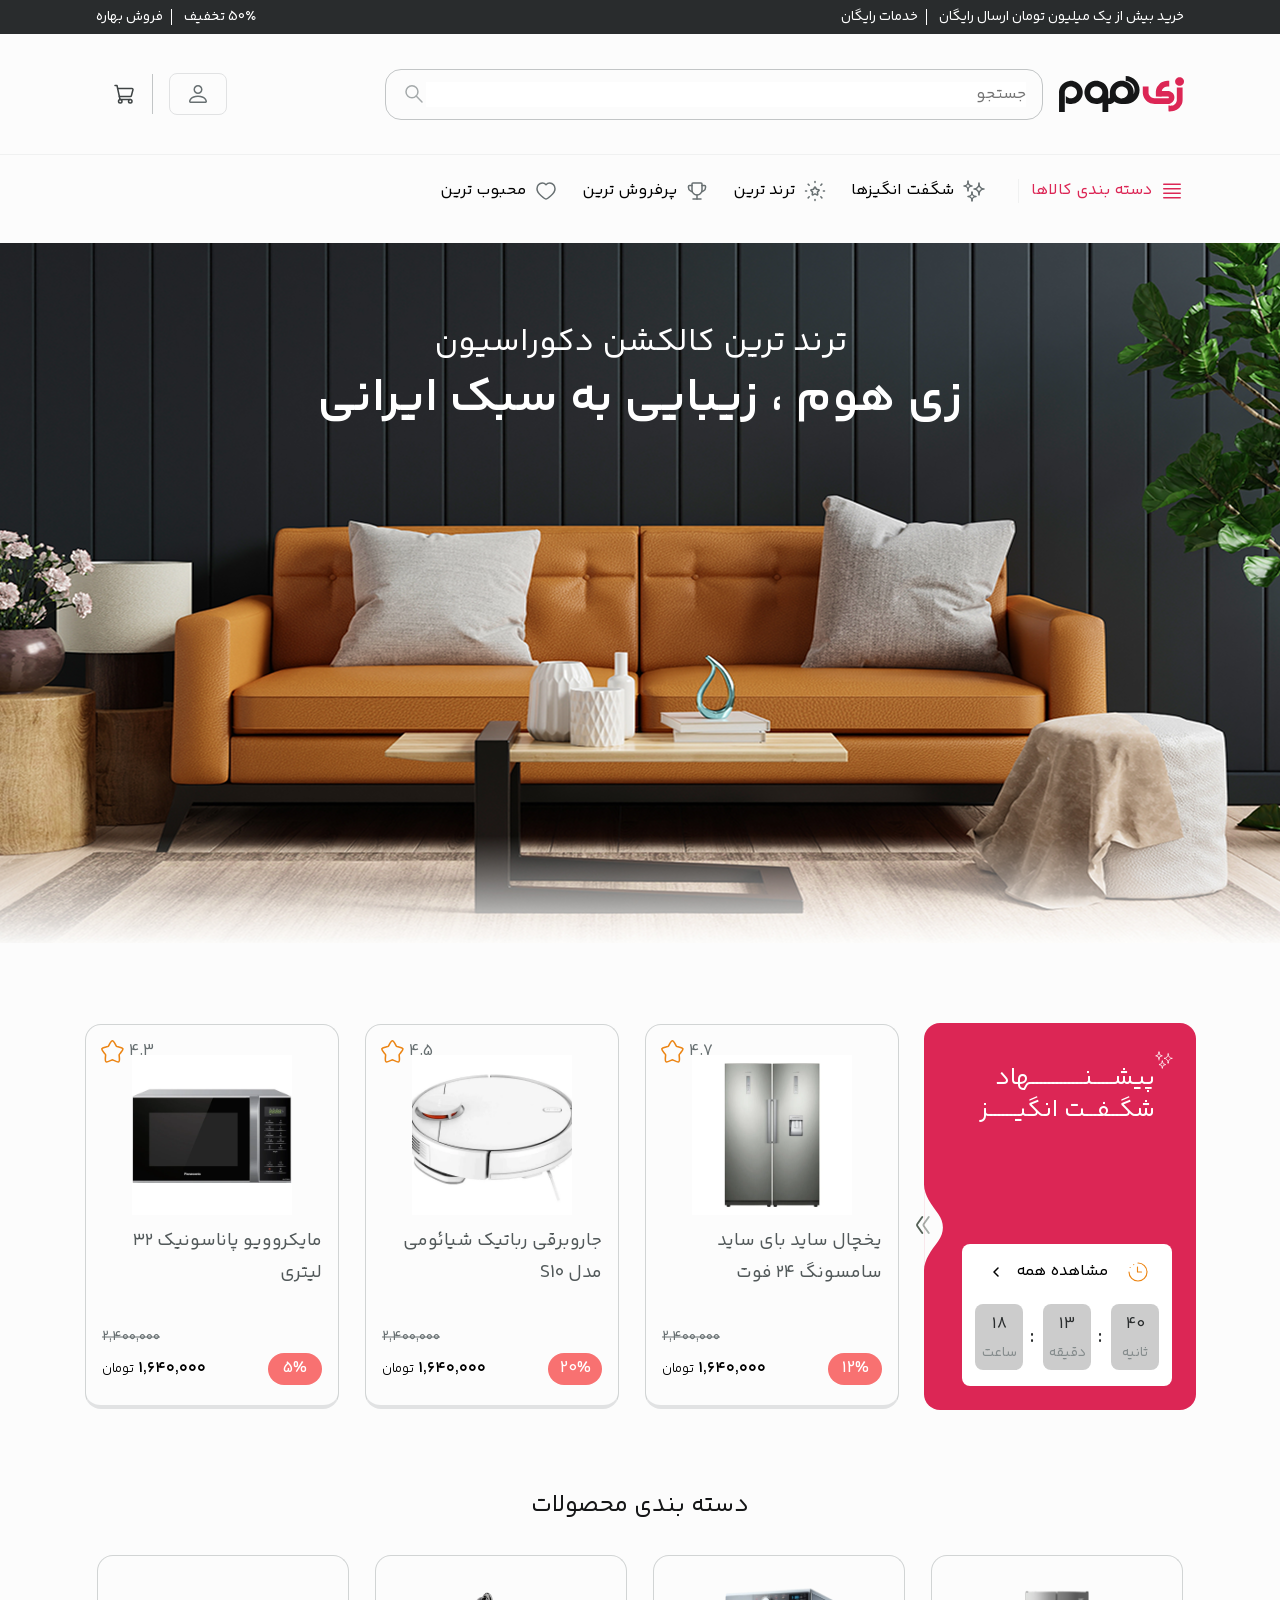
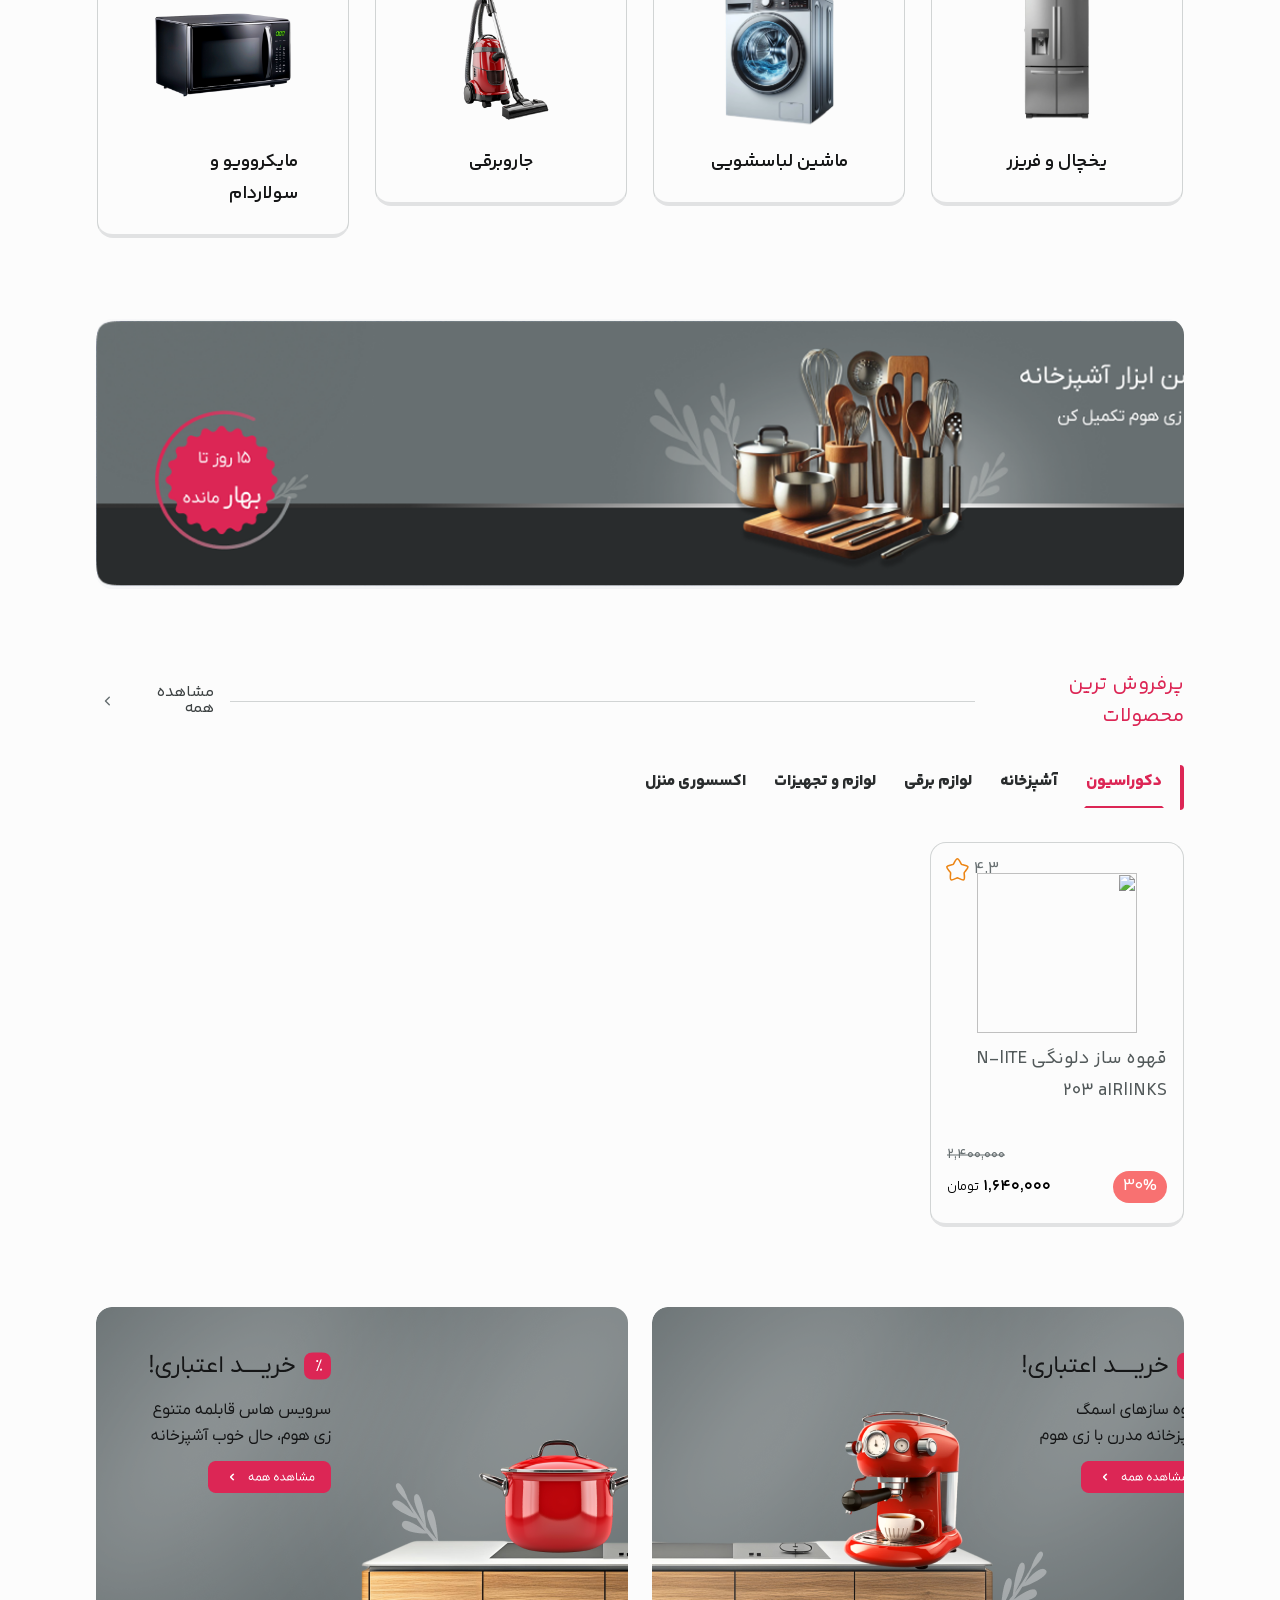
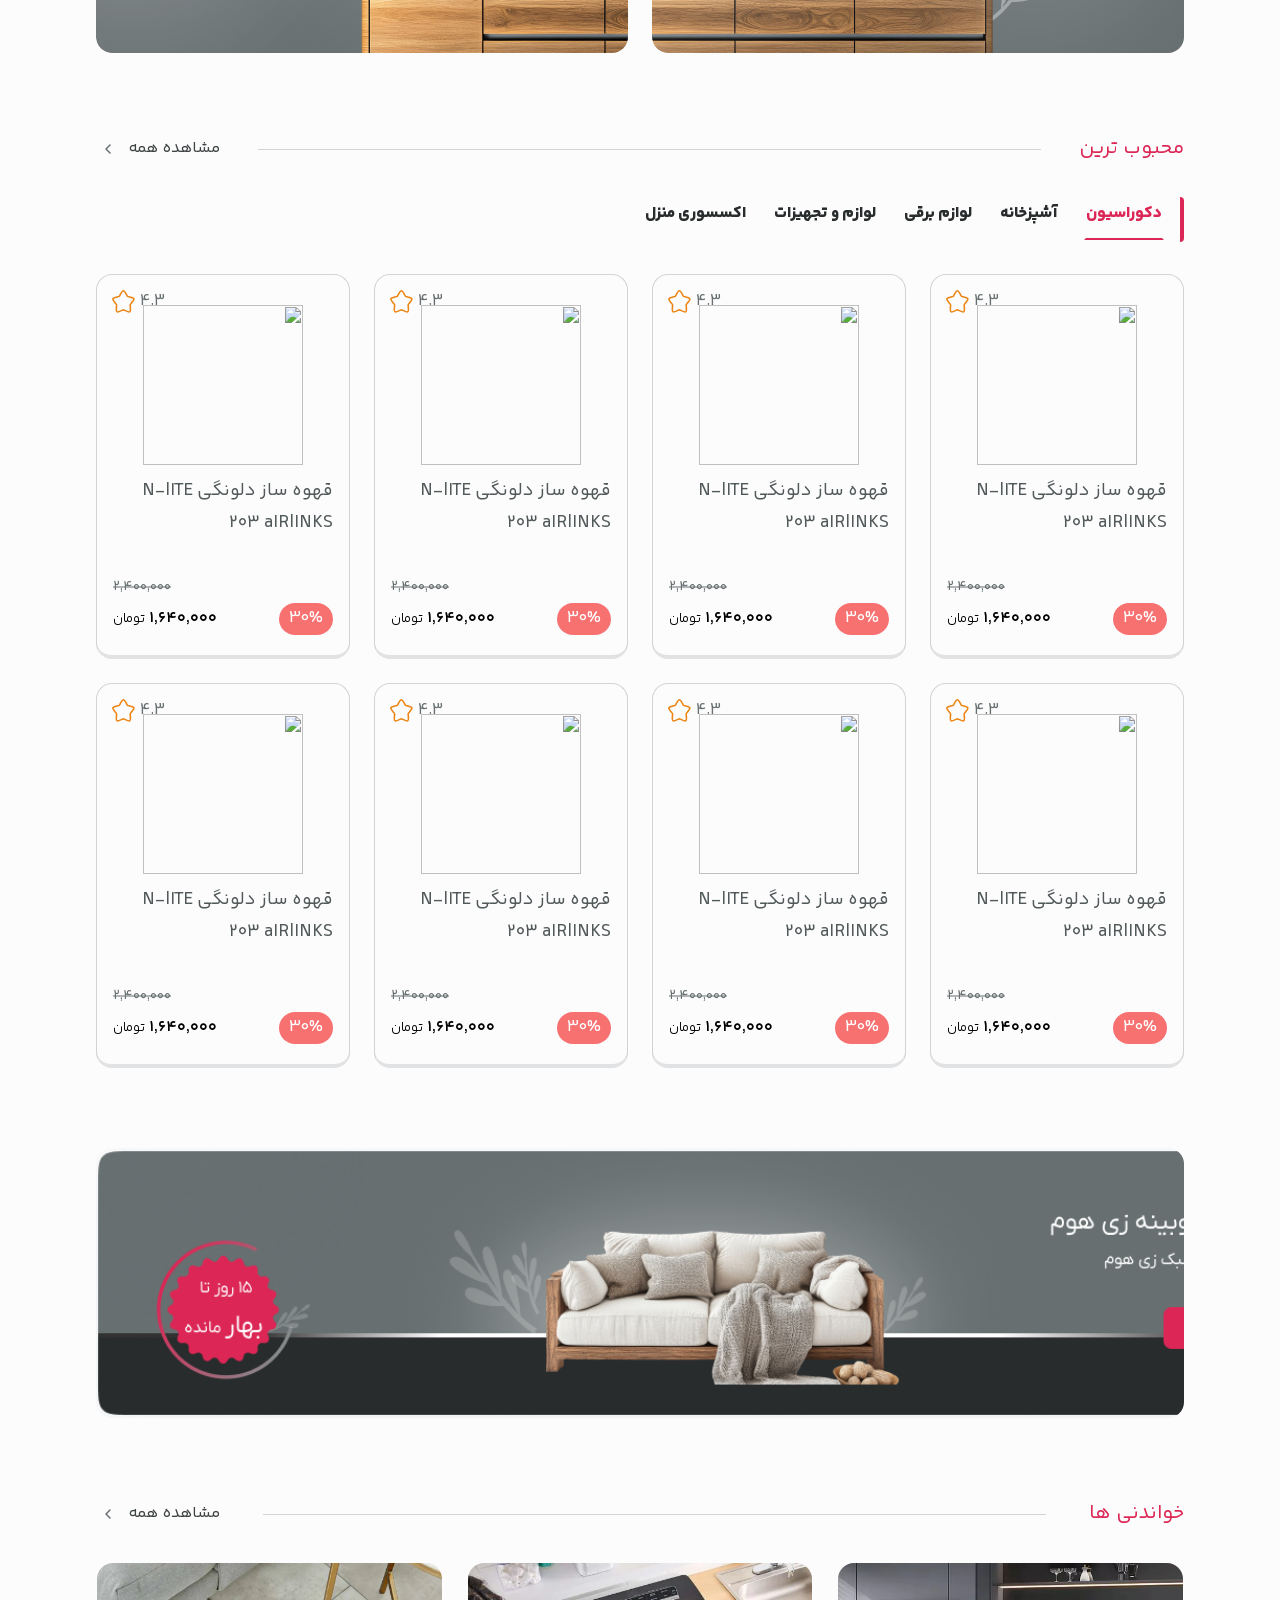
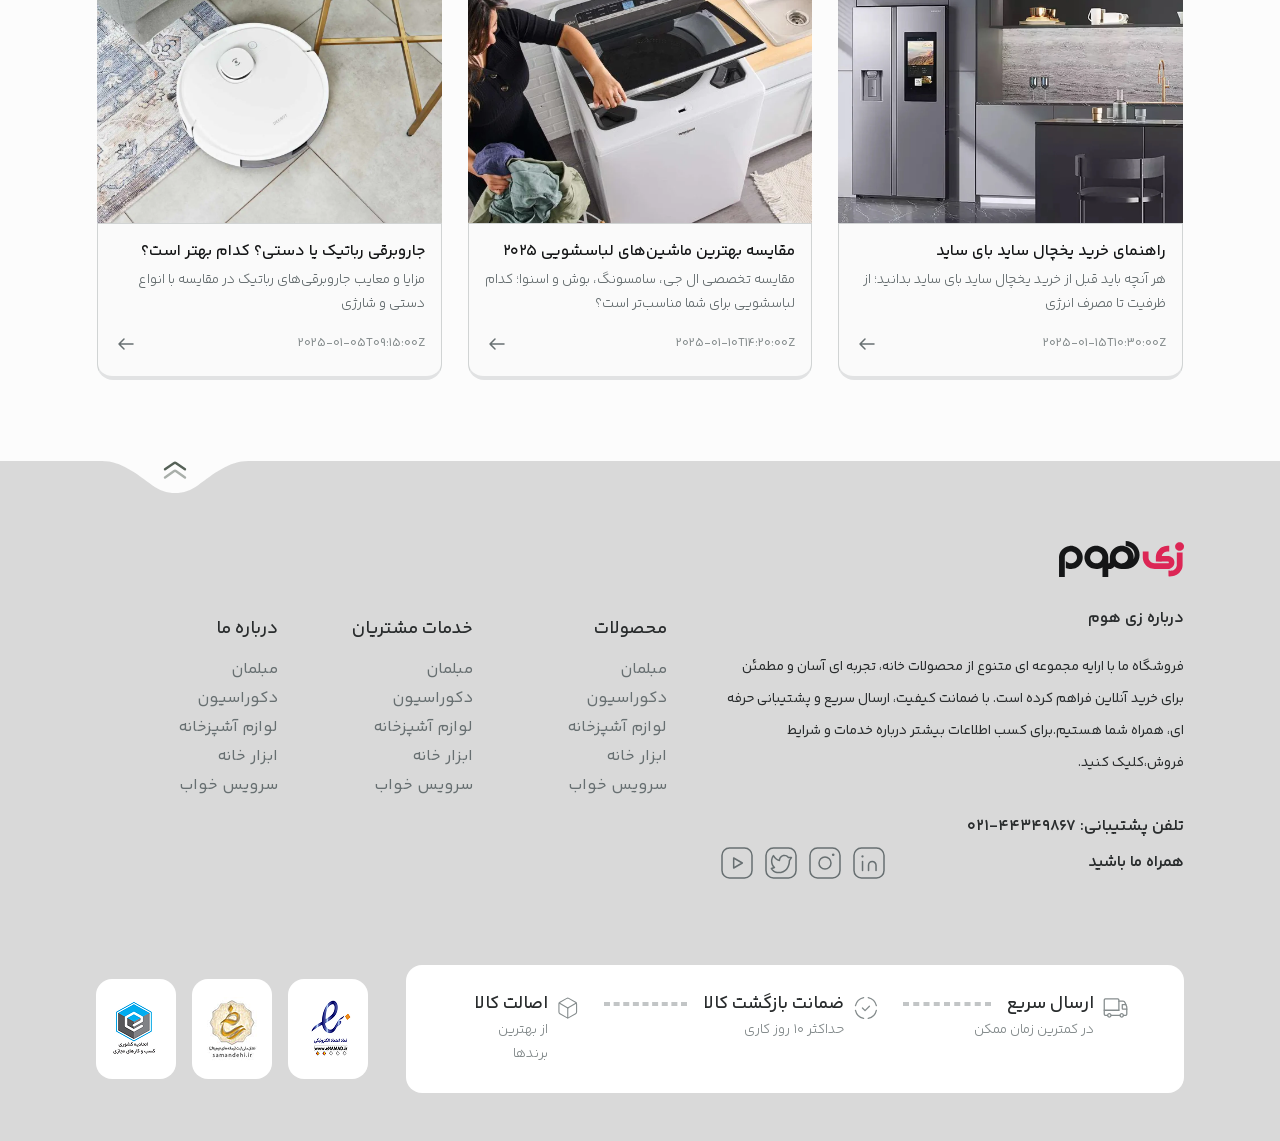
==== commit aaa4464a: "update app.js / index.html" ====
--- a/index.html
+++ b/index.html
@@ -799,322 +799,8 @@
                     </div>
                     <div class="offer-product-container">
                         <div class="swiper">
-                            <div class="swiper-wrapper">
-                                <div class="swiper-slide">
-                                    <div class="product">
-                                        <div class="product-img">
-                                            <img src="images/product-1.png" alt="">
-                                        </div>
-                                        <div class="product-detail">
-                                            <div class="product-title">
-                                                <h3>
-                                                    قهوه ساز دلونگی
-                                                    N-lITE 203 aIRlINKS
-                                                </h3>
-                                            </div>
-                                            <div class="product-price">
-                                                <div class="product-price-dis">
-                                                    <div class="dis-product">
-                                                        <span>۲,۴۰۰,۰۰۰</span>
-                                                    </div>
-                                                    <div class="main-price">
-                                                        <div class="dis">
-                                                            <span>30%</span>
-                                                        </div>
-                                                        <div>
-                                                            <span class="price">
-                                                                <span class="price-value">۱,۶۴۰,۰۰۰ </span>
-                                                                <span class="price-currency">تومان</span>
-                                                            </span>
-                                                        </div>
-                                                    </div>
-                                                </div>
-                                                <!-- <div class="product-price"></div> -->
-                                            </div>
-                                        </div>
-                                        <div class="rate">
-                                            <span>
-                                                4.3
-                                                <svg xmlns="http://www.w3.org/2000/svg" width="17" height="17"
-                                                    viewBox="0 0 17 17" fill="none">
-                                                    <path
-                                                        d="M5.928 3.119C6.878 1.415 7.353.563 8.063.563s1.185.852 2.135 2.556l.246.44c.27.485.405.727.615.887s.473.219.997.338l.477.108c1.845.417 2.768.626 2.987 1.331.22.706-.41 1.441-1.667 2.912l-.325.38c-.358.418-.537.627-.617.886-.08.258-.053.537 0 1.095l.05.507c.19 1.962.285 2.944-.29 3.38-.574.436-1.437.038-3.165-.757l-.447-.206c-.49-.226-.736-.339-.996-.339s-.506.113-.996.34l-.447.205c-1.728.795-2.591 1.193-3.166.757s-.48-1.418-.289-3.38l.05-.507c.053-.558.08-.837 0-1.095-.08-.259-.26-.468-.617-.886l-.325-.38C1.015 7.665.387 6.929.606 6.223c.22-.705 1.142-.914 2.987-1.331l.477-.108c.524-.12.786-.178.997-.338s.345-.402.615-.886z"
-                                                        stroke="#ec8514" stroke-width="1.125" />
-                                                </svg>
-                                            </span>
-                                        </div>
-                                    </div>
-                                </div>
-                                <div class="swiper-slide">
-                                    <div class="product">
-                                        <div class="product-img">
-                                            <img src="images/product-1.png" alt="">
-                                        </div>
-                                        <div class="product-detail">
-                                            <div class="product-title">
-                                                <h3>
-                                                    قهوه ساز دلونگی
-                                                    N-lITE 203 aIRlINKS
-                                                </h3>
-                                            </div>
-                                            <div class="product-price">
-                                                <div class="product-price-dis">
-                                                    <div class="dis-product">
-                                                        <span>۲,۴۰۰,۰۰۰</span>
-                                                    </div>
-                                                    <div class="main-price">
-                                                        <div class="dis">
-                                                            <span>30%</span>
-                                                        </div>
-                                                        <div>
-                                                            <span class="price">
-                                                                <span class="price-value">۱,۶۴۰,۰۰۰ </span>
-                                                                <span class="price-currency">تومان</span>
-                                                            </span>
-                                                        </div>
-                                                    </div>
-                                                </div>
-                                                <!-- <div class="product-price"></div> -->
-                                            </div>
-                                        </div>
-                                        <div class="rate">
-                                            <span>
-                                                4.3
-                                                <svg xmlns="http://www.w3.org/2000/svg" width="17" height="17"
-                                                    viewBox="0 0 17 17" fill="none">
-                                                    <path
-                                                        d="M5.928 3.119C6.878 1.415 7.353.563 8.063.563s1.185.852 2.135 2.556l.246.44c.27.485.405.727.615.887s.473.219.997.338l.477.108c1.845.417 2.768.626 2.987 1.331.22.706-.41 1.441-1.667 2.912l-.325.38c-.358.418-.537.627-.617.886-.08.258-.053.537 0 1.095l.05.507c.19 1.962.285 2.944-.29 3.38-.574.436-1.437.038-3.165-.757l-.447-.206c-.49-.226-.736-.339-.996-.339s-.506.113-.996.34l-.447.205c-1.728.795-2.591 1.193-3.166.757s-.48-1.418-.289-3.38l.05-.507c.053-.558.08-.837 0-1.095-.08-.259-.26-.468-.617-.886l-.325-.38C1.015 7.665.387 6.929.606 6.223c.22-.705 1.142-.914 2.987-1.331l.477-.108c.524-.12.786-.178.997-.338s.345-.402.615-.886z"
-                                                        stroke="#ec8514" stroke-width="1.125" />
-                                                </svg>
-                                            </span>
-                                        </div>
-                                    </div>
-                                </div>
-                                <div class="swiper-slide">
-                                    <div class="product">
-                                        <div class="product-img">
-                                            <img src="images/product-1.png" alt="">
-                                        </div>
-                                        <div class="product-detail">
-                                            <div class="product-title">
-                                                <h3>
-                                                    قهوه ساز دلونگی
-                                                    N-lITE 203 aIRlINKS
-                                                </h3>
-                                            </div>
-                                            <div class="product-price">
-                                                <div class="product-price-dis">
-                                                    <div class="dis-product">
-                                                        <span>۲,۴۰۰,۰۰۰</span>
-                                                    </div>
-                                                    <div class="main-price">
-                                                        <div class="dis">
-                                                            <span>30%</span>
-                                                        </div>
-                                                        <div>
-                                                            <span class="price">
-                                                                <span class="price-value">۱,۶۴۰,۰۰۰ </span>
-                                                                <span class="price-currency">تومان</span>
-                                                            </span>
-                                                        </div>
-                                                    </div>
-                                                </div>
-                                                <!-- <div class="product-price"></div> -->
-                                            </div>
-                                        </div>
-                                        <div class="rate">
-                                            <span>
-                                                4.3
-                                                <svg xmlns="http://www.w3.org/2000/svg" width="17" height="17"
-                                                    viewBox="0 0 17 17" fill="none">
-                                                    <path
-                                                        d="M5.928 3.119C6.878 1.415 7.353.563 8.063.563s1.185.852 2.135 2.556l.246.44c.27.485.405.727.615.887s.473.219.997.338l.477.108c1.845.417 2.768.626 2.987 1.331.22.706-.41 1.441-1.667 2.912l-.325.38c-.358.418-.537.627-.617.886-.08.258-.053.537 0 1.095l.05.507c.19 1.962.285 2.944-.29 3.38-.574.436-1.437.038-3.165-.757l-.447-.206c-.49-.226-.736-.339-.996-.339s-.506.113-.996.34l-.447.205c-1.728.795-2.591 1.193-3.166.757s-.48-1.418-.289-3.38l.05-.507c.053-.558.08-.837 0-1.095-.08-.259-.26-.468-.617-.886l-.325-.38C1.015 7.665.387 6.929.606 6.223c.22-.705 1.142-.914 2.987-1.331l.477-.108c.524-.12.786-.178.997-.338s.345-.402.615-.886z"
-                                                        stroke="#ec8514" stroke-width="1.125" />
-                                                </svg>
-                                            </span>
-                                        </div>
-                                    </div>
-                                </div>
-                                <div class="swiper-slide">
-                                    <div class="product">
-                                        <div class="product-img">
-                                            <img src="images/product-1.png" alt="">
-                                        </div>
-                                        <div class="product-detail">
-                                            <div class="product-title">
-                                                <h3>
-                                                    قهوه ساز دلونگی
-                                                    N-lITE 203 aIRlINKS
-                                                </h3>
-                                            </div>
-                                            <div class="product-price">
-                                                <div class="product-price-dis">
-                                                    <div class="dis-product">
-                                                        <span>۲,۴۰۰,۰۰۰</span>
-                                                    </div>
-                                                    <div class="main-price">
-                                                        <div class="dis">
-                                                            <span>30%</span>
-                                                        </div>
-                                                        <div>
-                                                            <span class="price">
-                                                                <span class="price-value">۱,۶۴۰,۰۰۰ </span>
-                                                                <span class="price-currency">تومان</span>
-                                                            </span>
-                                                        </div>
-                                                    </div>
-                                                </div>
-                                                <!-- <div class="product-price"></div> -->
-                                            </div>
-                                        </div>
-                                        <div class="rate">
-                                            <span>
-                                                4.3
-                                                <svg xmlns="http://www.w3.org/2000/svg" width="17" height="17"
-                                                    viewBox="0 0 17 17" fill="none">
-                                                    <path
-                                                        d="M5.928 3.119C6.878 1.415 7.353.563 8.063.563s1.185.852 2.135 2.556l.246.44c.27.485.405.727.615.887s.473.219.997.338l.477.108c1.845.417 2.768.626 2.987 1.331.22.706-.41 1.441-1.667 2.912l-.325.38c-.358.418-.537.627-.617.886-.08.258-.053.537 0 1.095l.05.507c.19 1.962.285 2.944-.29 3.38-.574.436-1.437.038-3.165-.757l-.447-.206c-.49-.226-.736-.339-.996-.339s-.506.113-.996.34l-.447.205c-1.728.795-2.591 1.193-3.166.757s-.48-1.418-.289-3.38l.05-.507c.053-.558.08-.837 0-1.095-.08-.259-.26-.468-.617-.886l-.325-.38C1.015 7.665.387 6.929.606 6.223c.22-.705 1.142-.914 2.987-1.331l.477-.108c.524-.12.786-.178.997-.338s.345-.402.615-.886z"
-                                                        stroke="#ec8514" stroke-width="1.125" />
-                                                </svg>
-                                            </span>
-                                        </div>
-                                    </div>
-                                </div>
-                                <div class="swiper-slide">
-                                    <div class="product">
-                                        <div class="product-img">
-                                            <img src="images/product-1.png" alt="">
-                                        </div>
-                                        <div class="product-detail">
-                                            <div class="product-title">
-                                                <h3>
-                                                    قهوه ساز دلونگی
-                                                    N-lITE 203 aIRlINKS
-                                                </h3>
-                                            </div>
-                                            <div class="product-price">
-                                                <div class="product-price-dis">
-                                                    <div class="dis-product">
-                                                        <span>۲,۴۰۰,۰۰۰</span>
-                                                    </div>
-                                                    <div class="main-price">
-                                                        <div class="dis">
-                                                            <span>30%</span>
-                                                        </div>
-                                                        <div>
-                                                            <span class="price">
-                                                                <span class="price-value">۱,۶۴۰,۰۰۰ </span>
-                                                                <span class="price-currency">تومان</span>
-                                                            </span>
-                                                        </div>
-                                                    </div>
-                                                </div>
-                                                <!-- <div class="product-price"></div> -->
-                                            </div>
-                                        </div>
-                                        <div class="rate">
-                                            <span>
-                                                4.3
-                                                <svg xmlns="http://www.w3.org/2000/svg" width="17" height="17"
-                                                    viewBox="0 0 17 17" fill="none">
-                                                    <path
-                                                        d="M5.928 3.119C6.878 1.415 7.353.563 8.063.563s1.185.852 2.135 2.556l.246.44c.27.485.405.727.615.887s.473.219.997.338l.477.108c1.845.417 2.768.626 2.987 1.331.22.706-.41 1.441-1.667 2.912l-.325.38c-.358.418-.537.627-.617.886-.08.258-.053.537 0 1.095l.05.507c.19 1.962.285 2.944-.29 3.38-.574.436-1.437.038-3.165-.757l-.447-.206c-.49-.226-.736-.339-.996-.339s-.506.113-.996.34l-.447.205c-1.728.795-2.591 1.193-3.166.757s-.48-1.418-.289-3.38l.05-.507c.053-.558.08-.837 0-1.095-.08-.259-.26-.468-.617-.886l-.325-.38C1.015 7.665.387 6.929.606 6.223c.22-.705 1.142-.914 2.987-1.331l.477-.108c.524-.12.786-.178.997-.338s.345-.402.615-.886z"
-                                                        stroke="#ec8514" stroke-width="1.125" />
-                                                </svg>
-                                            </span>
-                                        </div>
-                                    </div>
-                                </div>
-                                <div class="swiper-slide">
-                                    <div class="product">
-                                        <div class="product-img">
-                                            <img src="images/product-1.png" alt="">
-                                        </div>
-                                        <div class="product-detail">
-                                            <div class="product-title">
-                                                <h3>
-                                                    قهوه ساز دلونگی
-                                                    N-lITE 203 aIRlINKS
-                                                </h3>
-                                            </div>
-                                            <div class="product-price">
-                                                <div class="product-price-dis">
-                                                    <div class="dis-product">
-                                                        <span>۲,۴۰۰,۰۰۰</span>
-                                                    </div>
-                                                    <div class="main-price">
-                                                        <div class="dis">
-                                                            <span>30%</span>
-                                                        </div>
-                                                        <div>
-                                                            <span class="price">
-                                                                <span class="price-value">۱,۶۴۰,۰۰۰ </span>
-                                                                <span class="price-currency">تومان</span>
-                                                            </span>
-                                                        </div>
-                                                    </div>
-                                                </div>
-                                                <!-- <div class="product-price"></div> -->
-                                            </div>
-                                        </div>
-                                        <div class="rate">
-                                            <span>
-                                                4.3
-                                                <svg xmlns="http://www.w3.org/2000/svg" width="17" height="17"
-                                                    viewBox="0 0 17 17" fill="none">
-                                                    <path
-                                                        d="M5.928 3.119C6.878 1.415 7.353.563 8.063.563s1.185.852 2.135 2.556l.246.44c.27.485.405.727.615.887s.473.219.997.338l.477.108c1.845.417 2.768.626 2.987 1.331.22.706-.41 1.441-1.667 2.912l-.325.38c-.358.418-.537.627-.617.886-.08.258-.053.537 0 1.095l.05.507c.19 1.962.285 2.944-.29 3.38-.574.436-1.437.038-3.165-.757l-.447-.206c-.49-.226-.736-.339-.996-.339s-.506.113-.996.34l-.447.205c-1.728.795-2.591 1.193-3.166.757s-.48-1.418-.289-3.38l.05-.507c.053-.558.08-.837 0-1.095-.08-.259-.26-.468-.617-.886l-.325-.38C1.015 7.665.387 6.929.606 6.223c.22-.705 1.142-.914 2.987-1.331l.477-.108c.524-.12.786-.178.997-.338s.345-.402.615-.886z"
-                                                        stroke="#ec8514" stroke-width="1.125" />
-                                                </svg>
-                                            </span>
-                                        </div>
-                                    </div>
-                                </div>
-                                <div class="swiper-slide">
-                                    <div class="product">
-                                        <div class="product-img">
-                                            <img src="images/product-1.png" alt="">
-                                        </div>
-                                        <div class="product-detail">
-                                            <div class="product-title">
-                                                <h3>
-                                                    قهوه ساز دلونگی
-                                                    N-lITE 203 aIRlINKS
-                                                </h3>
-                                            </div>
-                                            <div class="product-price">
-                                                <div class="product-price-dis">
-                                                    <div class="dis-product">
-                                                        <span>۲,۴۰۰,۰۰۰</span>
-                                                    </div>
-                                                    <div class="main-price">
-                                                        <div class="dis">
-                                                            <span>30%</span>
-                                                        </div>
-                                                        <div>
-                                                            <span class="price">
-                                                                <span class="price-value">۱,۶۴۰,۰۰۰ </span>
-                                                                <span class="price-currency">تومان</span>
-                                                            </span>
-                                                        </div>
-                                                    </div>
-                                                </div>
-                                                <!-- <div class="product-price"></div> -->
-                                            </div>
-                                        </div>
-                                        <div class="rate">
-                                            <span>
-                                                4.3
-                                                <svg xmlns="http://www.w3.org/2000/svg" width="17" height="17"
-                                                    viewBox="0 0 17 17" fill="none">
-                                                    <path
-                                                        d="M5.928 3.119C6.878 1.415 7.353.563 8.063.563s1.185.852 2.135 2.556l.246.44c.27.485.405.727.615.887s.473.219.997.338l.477.108c1.845.417 2.768.626 2.987 1.331.22.706-.41 1.441-1.667 2.912l-.325.38c-.358.418-.537.627-.617.886-.08.258-.053.537 0 1.095l.05.507c.19 1.962.285 2.944-.29 3.38-.574.436-1.437.038-3.165-.757l-.447-.206c-.49-.226-.736-.339-.996-.339s-.506.113-.996.34l-.447.205c-1.728.795-2.591 1.193-3.166.757s-.48-1.418-.289-3.38l.05-.507c.053-.558.08-.837 0-1.095-.08-.259-.26-.468-.617-.886l-.325-.38C1.015 7.665.387 6.929.606 6.223c.22-.705 1.142-.914 2.987-1.331l.477-.108c.524-.12.786-.178.997-.338s.345-.402.615-.886z"
-                                                        stroke="#ec8514" stroke-width="1.125" />
-                                                </svg>
-                                            </span>
-                                        </div>
-                                    </div>
-                                </div>
+                            <div class="swiper-wrapper" id="offer">
+                                <!-- Loaded From JS -->
                             </div>
                         </div>
                     </div>
@@ -1132,57 +818,8 @@
                     <!-- Category Items -->
                     <div class="category-items">
                         <div class="swiper swiper-category">
-                            <div class="swiper-wrapper">
-                                <div class="swiper-slide">
-                                    <div class="category-item">
-                                        <div class="category-item-img">
-                                            <img src="images/category-1.png" alt="">
-                                        </div>
-                                        <div class="category-item-title">
-                                            <h3>دکوراسیون</h3>
-                                        </div>
-                                    </div>
-                                </div>
-                                <div class="swiper-slide">
-                                    <div class="category-item">
-                                        <div class="category-item-img">
-                                            <img src="images/category-1.png" alt="">
-                                        </div>
-                                        <div class="category-item-title">
-                                            <h3>دکوراسیون</h3>
-                                        </div>
-                                    </div>
-                                </div>
-                                <div class="swiper-slide">
-                                    <div class="category-item">
-                                        <div class="category-item-img">
-                                            <img src="images/category-1.png" alt="">
-                                        </div>
-                                        <div class="category-item-title">
-                                            <h3>دکوراسیون</h3>
-                                        </div>
-                                    </div>
-                                </div>
-                                <div class="swiper-slide">
-                                    <div class="category-item">
-                                        <div class="category-item-img">
-                                            <img src="images/category-1.png" alt="">
-                                        </div>
-                                        <div class="category-item-title">
-                                            <h3>دکوراسیون</h3>
-                                        </div>
-                                    </div>
-                                </div>
-                                <div class="swiper-slide">
-                                    <div class="category-item">
-                                        <div class="category-item-img">
-                                            <img src="images/category-1.png" alt="">
-                                        </div>
-                                        <div class="category-item-title">
-                                            <h3>دکوراسیون</h3>
-                                        </div>
-                                    </div>
-                                </div>
+                            <div class="swiper-wrapper" id="category-container">
+                                <!-- loaded From JS -->
                             </div>
                         </div>
                     </div>
@@ -1270,6 +907,98 @@
                                         </span>
                                     </div>
                                 </div>
+                            </div>
+                            <div id="tab2" class="most-sale-tab-content">
+                                <div class="product">
+                                    <div class="product-img">
+                                        <img src="images/product-2.png" alt="">
+                                    </div>
+                                    <div class="product-detail">
+                                        <div class="product-title">
+                                            <h3>
+                                                قهوه ساز دلونگی
+                                                N-lITE 203 aIRlINKS
+                                            </h3>
+                                        </div>
+                                        <div class="product-price">
+                                            <div class="product-price-dis">
+                                                <div class="dis-product">
+                                                    <span>۲,۴۰۰,۰۰۰</span>
+                                                </div>
+                                                <div class="main-price">
+                                                    <div class="dis">
+                                                        <span>30%</span>
+                                                    </div>
+                                                    <div>
+                                                        <span class="price">
+                                                            <span class="price-value">۱,۶۴۰,۰۰۰ </span>
+                                                            <span class="price-currency">تومان</span>
+                                                        </span>
+                                                    </div>
+                                                </div>
+                                            </div>
+                                            <!-- <div class="product-price"></div> -->
+                                        </div>
+                                    </div>
+                                    <div class="rate">
+                                        <span>
+                                            4.3
+                                            <svg xmlns="http://www.w3.org/2000/svg" width="17" height="17"
+                                                viewBox="0 0 17 17" fill="none">
+                                                <path
+                                                    d="M5.928 3.119C6.878 1.415 7.353.563 8.063.563s1.185.852 2.135 2.556l.246.44c.27.485.405.727.615.887s.473.219.997.338l.477.108c1.845.417 2.768.626 2.987 1.331.22.706-.41 1.441-1.667 2.912l-.325.38c-.358.418-.537.627-.617.886-.08.258-.053.537 0 1.095l.05.507c.19 1.962.285 2.944-.29 3.38-.574.436-1.437.038-3.165-.757l-.447-.206c-.49-.226-.736-.339-.996-.339s-.506.113-.996.34l-.447.205c-1.728.795-2.591 1.193-3.166.757s-.48-1.418-.289-3.38l.05-.507c.053-.558.08-.837 0-1.095-.08-.259-.26-.468-.617-.886l-.325-.38C1.015 7.665.387 6.929.606 6.223c.22-.705 1.142-.914 2.987-1.331l.477-.108c.524-.12.786-.178.997-.338s.345-.402.615-.886z"
+                                                    stroke="#ec8514" stroke-width="1.125"></path>
+                                            </svg>
+                                        </span>
+                                    </div>
+                                </div>
+                            </div>
+                            <div id="tab3" class="most-sale-tab-content">
+                                <div class="product">
+                                    <div class="product-img">
+                                        <img src="images/product-3.png" alt="">
+                                    </div>
+                                    <div class="product-detail">
+                                        <div class="product-title">
+                                            <h3>
+                                                قهوه ساز دلونگی
+                                                N-lITE 203 aIRlINKS
+                                            </h3>
+                                        </div>
+                                        <div class="product-price">
+                                            <div class="product-price-dis">
+                                                <div class="dis-product">
+                                                    <span>۲,۴۰۰,۰۰۰</span>
+                                                </div>
+                                                <div class="main-price">
+                                                    <div class="dis">
+                                                        <span>30%</span>
+                                                    </div>
+                                                    <div>
+                                                        <span class="price">
+                                                            <span class="price-value">۱,۶۴۰,۰۰۰ </span>
+                                                            <span class="price-currency">تومان</span>
+                                                        </span>
+                                                    </div>
+                                                </div>
+                                            </div>
+                                            <!-- <div class="product-price"></div> -->
+                                        </div>
+                                    </div>
+                                    <div class="rate">
+                                        <span>
+                                            4.3
+                                            <svg xmlns="http://www.w3.org/2000/svg" width="17" height="17"
+                                                viewBox="0 0 17 17" fill="none">
+                                                <path
+                                                    d="M5.928 3.119C6.878 1.415 7.353.563 8.063.563s1.185.852 2.135 2.556l.246.44c.27.485.405.727.615.887s.473.219.997.338l.477.108c1.845.417 2.768.626 2.987 1.331.22.706-.41 1.441-1.667 2.912l-.325.38c-.358.418-.537.627-.617.886-.08.258-.053.537 0 1.095l.05.507c.19 1.962.285 2.944-.29 3.38-.574.436-1.437.038-3.165-.757l-.447-.206c-.49-.226-.736-.339-.996-.339s-.506.113-.996.34l-.447.205c-1.728.795-2.591 1.193-3.166.757s-.48-1.418-.289-3.38l.05-.507c.053-.558.08-.837 0-1.095-.08-.259-.26-.468-.617-.886l-.325-.38C1.015 7.665.387 6.929.606 6.223c.22-.705 1.142-.914 2.987-1.331l.477-.108c.524-.12.786-.178.997-.338s.345-.402.615-.886z"
+                                                    stroke="#ec8514" stroke-width="1.125"></path>
+                                            </svg>
+                                        </span>
+                                    </div>
+                                </div>
+                            </div>
+                            <div id="tab4" class="most-sale-tab-content">
                                 <div class="product">
                                     <div class="product-img">
                                         <img src="images/product-1.png" alt="">
@@ -1313,917 +1042,8 @@
                                         </span>
                                     </div>
                                 </div>
-                                <div class="product">
-                                    <div class="product-img">
-                                        <img src="images/product-1.png" alt="">
-                                    </div>
-                                    <div class="product-detail">
-                                        <div class="product-title">
-                                            <h3>
-                                                قهوه ساز دلونگی
-                                                N-lITE 203 aIRlINKS
-                                            </h3>
-                                        </div>
-                                        <div class="product-price">
-                                            <div class="product-price-dis">
-                                                <div class="dis-product">
-                                                    <span>۲,۴۰۰,۰۰۰</span>
-                                                </div>
-                                                <div class="main-price">
-                                                    <div class="dis">
-                                                        <span>30%</span>
-                                                    </div>
-                                                    <div>
-                                                        <span class="price">
-                                                            <span class="price-value">۱,۶۴۰,۰۰۰ </span>
-                                                            <span class="price-currency">تومان</span>
-                                                        </span>
-                                                    </div>
-                                                </div>
-                                            </div>
-                                            <!-- <div class="product-price"></div> -->
-                                        </div>
-                                    </div>
-                                    <div class="rate">
-                                        <span>
-                                            4.3
-                                            <svg xmlns="http://www.w3.org/2000/svg" width="17" height="17"
-                                                viewBox="0 0 17 17" fill="none">
-                                                <path
-                                                    d="M5.928 3.119C6.878 1.415 7.353.563 8.063.563s1.185.852 2.135 2.556l.246.44c.27.485.405.727.615.887s.473.219.997.338l.477.108c1.845.417 2.768.626 2.987 1.331.22.706-.41 1.441-1.667 2.912l-.325.38c-.358.418-.537.627-.617.886-.08.258-.053.537 0 1.095l.05.507c.19 1.962.285 2.944-.29 3.38-.574.436-1.437.038-3.165-.757l-.447-.206c-.49-.226-.736-.339-.996-.339s-.506.113-.996.34l-.447.205c-1.728.795-2.591 1.193-3.166.757s-.48-1.418-.289-3.38l.05-.507c.053-.558.08-.837 0-1.095-.08-.259-.26-.468-.617-.886l-.325-.38C1.015 7.665.387 6.929.606 6.223c.22-.705 1.142-.914 2.987-1.331l.477-.108c.524-.12.786-.178.997-.338s.345-.402.615-.886z"
-                                                    stroke="#ec8514" stroke-width="1.125"></path>
-                                            </svg>
-                                        </span>
-                                    </div>
-                                </div>
-                                <div class="product">
-                                    <div class="product-img">
-                                        <img src="images/product-1.png" alt="">
-                                    </div>
-                                    <div class="product-detail">
-                                        <div class="product-title">
-                                            <h3>
-                                                قهوه ساز دلونگی
-                                                N-lITE 203 aIRlINKS
-                                            </h3>
-                                        </div>
-                                        <div class="product-price">
-                                            <div class="product-price-dis">
-                                                <div class="dis-product">
-                                                    <span>۲,۴۰۰,۰۰۰</span>
-                                                </div>
-                                                <div class="main-price">
-                                                    <div class="dis">
-                                                        <span>30%</span>
-                                                    </div>
-                                                    <div>
-                                                        <span class="price">
-                                                            <span class="price-value">۱,۶۴۰,۰۰۰ </span>
-                                                            <span class="price-currency">تومان</span>
-                                                        </span>
-                                                    </div>
-                                                </div>
-                                            </div>
-                                            <!-- <div class="product-price"></div> -->
-                                        </div>
-                                    </div>
-                                    <div class="rate">
-                                        <span>
-                                            4.3
-                                            <svg xmlns="http://www.w3.org/2000/svg" width="17" height="17"
-                                                viewBox="0 0 17 17" fill="none">
-                                                <path
-                                                    d="M5.928 3.119C6.878 1.415 7.353.563 8.063.563s1.185.852 2.135 2.556l.246.44c.27.485.405.727.615.887s.473.219.997.338l.477.108c1.845.417 2.768.626 2.987 1.331.22.706-.41 1.441-1.667 2.912l-.325.38c-.358.418-.537.627-.617.886-.08.258-.053.537 0 1.095l.05.507c.19 1.962.285 2.944-.29 3.38-.574.436-1.437.038-3.165-.757l-.447-.206c-.49-.226-.736-.339-.996-.339s-.506.113-.996.34l-.447.205c-1.728.795-2.591 1.193-3.166.757s-.48-1.418-.289-3.38l.05-.507c.053-.558.08-.837 0-1.095-.08-.259-.26-.468-.617-.886l-.325-.38C1.015 7.665.387 6.929.606 6.223c.22-.705 1.142-.914 2.987-1.331l.477-.108c.524-.12.786-.178.997-.338s.345-.402.615-.886z"
-                                                    stroke="#ec8514" stroke-width="1.125"></path>
-                                            </svg>
-                                        </span>
-                                    </div>
-                                </div>
-                                <div class="product">
-                                    <div class="product-img">
-                                        <img src="images/product-1.png" alt="">
-                                    </div>
-                                    <div class="product-detail">
-                                        <div class="product-title">
-                                            <h3>
-                                                قهوه ساز دلونگی
-                                                N-lITE 203 aIRlINKS
-                                            </h3>
-                                        </div>
-                                        <div class="product-price">
-                                            <div class="product-price-dis">
-                                                <div class="dis-product">
-                                                    <span>۲,۴۰۰,۰۰۰</span>
-                                                </div>
-                                                <div class="main-price">
-                                                    <div class="dis">
-                                                        <span>30%</span>
-                                                    </div>
-                                                    <div>
-                                                        <span class="price">
-                                                            <span class="price-value">۱,۶۴۰,۰۰۰ </span>
-                                                            <span class="price-currency">تومان</span>
-                                                        </span>
-                                                    </div>
-                                                </div>
-                                            </div>
-                                            <!-- <div class="product-price"></div> -->
-                                        </div>
-                                    </div>
-                                    <div class="rate">
-                                        <span>
-                                            4.3
-                                            <svg xmlns="http://www.w3.org/2000/svg" width="17" height="17"
-                                                viewBox="0 0 17 17" fill="none">
-                                                <path
-                                                    d="M5.928 3.119C6.878 1.415 7.353.563 8.063.563s1.185.852 2.135 2.556l.246.44c.27.485.405.727.615.887s.473.219.997.338l.477.108c1.845.417 2.768.626 2.987 1.331.22.706-.41 1.441-1.667 2.912l-.325.38c-.358.418-.537.627-.617.886-.08.258-.053.537 0 1.095l.05.507c.19 1.962.285 2.944-.29 3.38-.574.436-1.437.038-3.165-.757l-.447-.206c-.49-.226-.736-.339-.996-.339s-.506.113-.996.34l-.447.205c-1.728.795-2.591 1.193-3.166.757s-.48-1.418-.289-3.38l.05-.507c.053-.558.08-.837 0-1.095-.08-.259-.26-.468-.617-.886l-.325-.38C1.015 7.665.387 6.929.606 6.223c.22-.705 1.142-.914 2.987-1.331l.477-.108c.524-.12.786-.178.997-.338s.345-.402.615-.886z"
-                                                    stroke="#ec8514" stroke-width="1.125"></path>
-                                            </svg>
-                                        </span>
-                                    </div>
-                                </div>
-                                <div class="product">
-                                    <div class="product-img">
-                                        <img src="images/product-1.png" alt="">
-                                    </div>
-                                    <div class="product-detail">
-                                        <div class="product-title">
-                                            <h3>
-                                                قهوه ساز دلونگی
-                                                N-lITE 203 aIRlINKS
-                                            </h3>
-                                        </div>
-                                        <div class="product-price">
-                                            <div class="product-price-dis">
-                                                <div class="dis-product">
-                                                    <span>۲,۴۰۰,۰۰۰</span>
-                                                </div>
-                                                <div class="main-price">
-                                                    <div class="dis">
-                                                        <span>30%</span>
-                                                    </div>
-                                                    <div>
-                                                        <span class="price">
-                                                            <span class="price-value">۱,۶۴۰,۰۰۰ </span>
-                                                            <span class="price-currency">تومان</span>
-                                                        </span>
-                                                    </div>
-                                                </div>
-                                            </div>
-                                            <!-- <div class="product-price"></div> -->
-                                        </div>
-                                    </div>
-                                    <div class="rate">
-                                        <span>
-                                            4.3
-                                            <svg xmlns="http://www.w3.org/2000/svg" width="17" height="17"
-                                                viewBox="0 0 17 17" fill="none">
-                                                <path
-                                                    d="M5.928 3.119C6.878 1.415 7.353.563 8.063.563s1.185.852 2.135 2.556l.246.44c.27.485.405.727.615.887s.473.219.997.338l.477.108c1.845.417 2.768.626 2.987 1.331.22.706-.41 1.441-1.667 2.912l-.325.38c-.358.418-.537.627-.617.886-.08.258-.053.537 0 1.095l.05.507c.19 1.962.285 2.944-.29 3.38-.574.436-1.437.038-3.165-.757l-.447-.206c-.49-.226-.736-.339-.996-.339s-.506.113-.996.34l-.447.205c-1.728.795-2.591 1.193-3.166.757s-.48-1.418-.289-3.38l.05-.507c.053-.558.08-.837 0-1.095-.08-.259-.26-.468-.617-.886l-.325-.38C1.015 7.665.387 6.929.606 6.223c.22-.705 1.142-.914 2.987-1.331l.477-.108c.524-.12.786-.178.997-.338s.345-.402.615-.886z"
-                                                    stroke="#ec8514" stroke-width="1.125"></path>
-                                            </svg>
-                                        </span>
-                                    </div>
-                                </div>
-                                <div class="product">
-                                    <div class="product-img">
-                                        <img src="images/product-1.png" alt="">
-                                    </div>
-                                    <div class="product-detail">
-                                        <div class="product-title">
-                                            <h3>
-                                                قهوه ساز دلونگی
-                                                N-lITE 203 aIRlINKS
-                                            </h3>
-                                        </div>
-                                        <div class="product-price">
-                                            <div class="product-price-dis">
-                                                <div class="dis-product">
-                                                    <span>۲,۴۰۰,۰۰۰</span>
-                                                </div>
-                                                <div class="main-price">
-                                                    <div class="dis">
-                                                        <span>30%</span>
-                                                    </div>
-                                                    <div>
-                                                        <span class="price">
-                                                            <span class="price-value">۱,۶۴۰,۰۰۰ </span>
-                                                            <span class="price-currency">تومان</span>
-                                                        </span>
-                                                    </div>
-                                                </div>
-                                            </div>
-                                            <!-- <div class="product-price"></div> -->
-                                        </div>
-                                    </div>
-                                    <div class="rate">
-                                        <span>
-                                            4.3
-                                            <svg xmlns="http://www.w3.org/2000/svg" width="17" height="17"
-                                                viewBox="0 0 17 17" fill="none">
-                                                <path
-                                                    d="M5.928 3.119C6.878 1.415 7.353.563 8.063.563s1.185.852 2.135 2.556l.246.44c.27.485.405.727.615.887s.473.219.997.338l.477.108c1.845.417 2.768.626 2.987 1.331.22.706-.41 1.441-1.667 2.912l-.325.38c-.358.418-.537.627-.617.886-.08.258-.053.537 0 1.095l.05.507c.19 1.962.285 2.944-.29 3.38-.574.436-1.437.038-3.165-.757l-.447-.206c-.49-.226-.736-.339-.996-.339s-.506.113-.996.34l-.447.205c-1.728.795-2.591 1.193-3.166.757s-.48-1.418-.289-3.38l.05-.507c.053-.558.08-.837 0-1.095-.08-.259-.26-.468-.617-.886l-.325-.38C1.015 7.665.387 6.929.606 6.223c.22-.705 1.142-.914 2.987-1.331l.477-.108c.524-.12.786-.178.997-.338s.345-.402.615-.886z"
-                                                    stroke="#ec8514" stroke-width="1.125"></path>
-                                            </svg>
-                                        </span>
-                                    </div>
-                                </div>
-                                <div class="product">
-                                    <div class="product-img">
-                                        <img src="images/product-1.png" alt="">
-                                    </div>
-                                    <div class="product-detail">
-                                        <div class="product-title">
-                                            <h3>
-                                                قهوه ساز دلونگی
-                                                N-lITE 203 aIRlINKS
-                                            </h3>
-                                        </div>
-                                        <div class="product-price">
-                                            <div class="product-price-dis">
-                                                <div class="dis-product">
-                                                    <span>۲,۴۰۰,۰۰۰</span>
-                                                </div>
-                                                <div class="main-price">
-                                                    <div class="dis">
-                                                        <span>30%</span>
-                                                    </div>
-                                                    <div>
-                                                        <span class="price">
-                                                            <span class="price-value">۱,۶۴۰,۰۰۰ </span>
-                                                            <span class="price-currency">تومان</span>
-                                                        </span>
-                                                    </div>
-                                                </div>
-                                            </div>
-                                            <!-- <div class="product-price"></div> -->
-                                        </div>
-                                    </div>
-                                    <div class="rate">
-                                        <span>
-                                            4.3
-                                            <svg xmlns="http://www.w3.org/2000/svg" width="17" height="17"
-                                                viewBox="0 0 17 17" fill="none">
-                                                <path
-                                                    d="M5.928 3.119C6.878 1.415 7.353.563 8.063.563s1.185.852 2.135 2.556l.246.44c.27.485.405.727.615.887s.473.219.997.338l.477.108c1.845.417 2.768.626 2.987 1.331.22.706-.41 1.441-1.667 2.912l-.325.38c-.358.418-.537.627-.617.886-.08.258-.053.537 0 1.095l.05.507c.19 1.962.285 2.944-.29 3.38-.574.436-1.437.038-3.165-.757l-.447-.206c-.49-.226-.736-.339-.996-.339s-.506.113-.996.34l-.447.205c-1.728.795-2.591 1.193-3.166.757s-.48-1.418-.289-3.38l.05-.507c.053-.558.08-.837 0-1.095-.08-.259-.26-.468-.617-.886l-.325-.38C1.015 7.665.387 6.929.606 6.223c.22-.705 1.142-.914 2.987-1.331l.477-.108c.524-.12.786-.178.997-.338s.345-.402.615-.886z"
-                                                    stroke="#ec8514" stroke-width="1.125"></path>
-                                            </svg>
-                                        </span>
-                                    </div>
-                                </div>
-                            </div>
-                            <div id="tab2" class="most-sale-tab-content">
-                                <div class="product">
-                                    <div class="product-img">
-                                        <img src="images/product-2.png" alt="">
-                                    </div>
-                                    <div class="product-detail">
-                                        <div class="product-title">
-                                            <h3>
-                                                قهوه ساز دلونگی
-                                                N-lITE 203 aIRlINKS
-                                            </h3>
-                                        </div>
-                                        <div class="product-price">
-                                            <div class="product-price-dis">
-                                                <div class="dis-product">
-                                                    <span>۲,۴۰۰,۰۰۰</span>
-                                                </div>
-                                                <div class="main-price">
-                                                    <div class="dis">
-                                                        <span>30%</span>
-                                                    </div>
-                                                    <div>
-                                                        <span class="price">
-                                                            <span class="price-value">۱,۶۴۰,۰۰۰ </span>
-                                                            <span class="price-currency">تومان</span>
-                                                        </span>
-                                                    </div>
-                                                </div>
-                                            </div>
-                                            <!-- <div class="product-price"></div> -->
-                                        </div>
-                                    </div>
-                                    <div class="rate">
-                                        <span>
-                                            4.3
-                                            <svg xmlns="http://www.w3.org/2000/svg" width="17" height="17"
-                                                viewBox="0 0 17 17" fill="none">
-                                                <path
-                                                    d="M5.928 3.119C6.878 1.415 7.353.563 8.063.563s1.185.852 2.135 2.556l.246.44c.27.485.405.727.615.887s.473.219.997.338l.477.108c1.845.417 2.768.626 2.987 1.331.22.706-.41 1.441-1.667 2.912l-.325.38c-.358.418-.537.627-.617.886-.08.258-.053.537 0 1.095l.05.507c.19 1.962.285 2.944-.29 3.38-.574.436-1.437.038-3.165-.757l-.447-.206c-.49-.226-.736-.339-.996-.339s-.506.113-.996.34l-.447.205c-1.728.795-2.591 1.193-3.166.757s-.48-1.418-.289-3.38l.05-.507c.053-.558.08-.837 0-1.095-.08-.259-.26-.468-.617-.886l-.325-.38C1.015 7.665.387 6.929.606 6.223c.22-.705 1.142-.914 2.987-1.331l.477-.108c.524-.12.786-.178.997-.338s.345-.402.615-.886z"
-                                                    stroke="#ec8514" stroke-width="1.125"></path>
-                                            </svg>
-                                        </span>
-                                    </div>
-                                </div>
-                                <div class="product">
-                                    <div class="product-img">
-                                        <img src="images/product-1.png" alt="">
-                                    </div>
-                                    <div class="product-detail">
-                                        <div class="product-title">
-                                            <h3>
-                                                قهوه ساز دلونگی
-                                                N-lITE 203 aIRlINKS
-                                            </h3>
-                                        </div>
-                                        <div class="product-price">
-                                            <div class="product-price-dis">
-                                                <div class="dis-product">
-                                                    <span>۲,۴۰۰,۰۰۰</span>
-                                                </div>
-                                                <div class="main-price">
-                                                    <div class="dis">
-                                                        <span>30%</span>
-                                                    </div>
-                                                    <div>
-                                                        <span class="price">
-                                                            <span class="price-value">۱,۶۴۰,۰۰۰ </span>
-                                                            <span class="price-currency">تومان</span>
-                                                        </span>
-                                                    </div>
-                                                </div>
-                                            </div>
-                                            <!-- <div class="product-price"></div> -->
-                                        </div>
-                                    </div>
-                                    <div class="rate">
-                                        <span>
-                                            4.3
-                                            <svg xmlns="http://www.w3.org/2000/svg" width="17" height="17"
-                                                viewBox="0 0 17 17" fill="none">
-                                                <path
-                                                    d="M5.928 3.119C6.878 1.415 7.353.563 8.063.563s1.185.852 2.135 2.556l.246.44c.27.485.405.727.615.887s.473.219.997.338l.477.108c1.845.417 2.768.626 2.987 1.331.22.706-.41 1.441-1.667 2.912l-.325.38c-.358.418-.537.627-.617.886-.08.258-.053.537 0 1.095l.05.507c.19 1.962.285 2.944-.29 3.38-.574.436-1.437.038-3.165-.757l-.447-.206c-.49-.226-.736-.339-.996-.339s-.506.113-.996.34l-.447.205c-1.728.795-2.591 1.193-3.166.757s-.48-1.418-.289-3.38l.05-.507c.053-.558.08-.837 0-1.095-.08-.259-.26-.468-.617-.886l-.325-.38C1.015 7.665.387 6.929.606 6.223c.22-.705 1.142-.914 2.987-1.331l.477-.108c.524-.12.786-.178.997-.338s.345-.402.615-.886z"
-                                                    stroke="#ec8514" stroke-width="1.125"></path>
-                                            </svg>
-                                        </span>
-                                    </div>
-                                </div>
-                                <div class="product">
-                                    <div class="product-img">
-                                        <img src="images/product-1.png" alt="">
-                                    </div>
-                                    <div class="product-detail">
-                                        <div class="product-title">
-                                            <h3>
-                                                قهوه ساز دلونگی
-                                                N-lITE 203 aIRlINKS
-                                            </h3>
-                                        </div>
-                                        <div class="product-price">
-                                            <div class="product-price-dis">
-                                                <div class="dis-product">
-                                                    <span>۲,۴۰۰,۰۰۰</span>
-                                                </div>
-                                                <div class="main-price">
-                                                    <div class="dis">
-                                                        <span>30%</span>
-                                                    </div>
-                                                    <div>
-                                                        <span class="price">
-                                                            <span class="price-value">۱,۶۴۰,۰۰۰ </span>
-                                                            <span class="price-currency">تومان</span>
-                                                        </span>
-                                                    </div>
-                                                </div>
-                                            </div>
-                                            <!-- <div class="product-price"></div> -->
-                                        </div>
-                                    </div>
-                                    <div class="rate">
-                                        <span>
-                                            4.3
-                                            <svg xmlns="http://www.w3.org/2000/svg" width="17" height="17"
-                                                viewBox="0 0 17 17" fill="none">
-                                                <path
-                                                    d="M5.928 3.119C6.878 1.415 7.353.563 8.063.563s1.185.852 2.135 2.556l.246.44c.27.485.405.727.615.887s.473.219.997.338l.477.108c1.845.417 2.768.626 2.987 1.331.22.706-.41 1.441-1.667 2.912l-.325.38c-.358.418-.537.627-.617.886-.08.258-.053.537 0 1.095l.05.507c.19 1.962.285 2.944-.29 3.38-.574.436-1.437.038-3.165-.757l-.447-.206c-.49-.226-.736-.339-.996-.339s-.506.113-.996.34l-.447.205c-1.728.795-2.591 1.193-3.166.757s-.48-1.418-.289-3.38l.05-.507c.053-.558.08-.837 0-1.095-.08-.259-.26-.468-.617-.886l-.325-.38C1.015 7.665.387 6.929.606 6.223c.22-.705 1.142-.914 2.987-1.331l.477-.108c.524-.12.786-.178.997-.338s.345-.402.615-.886z"
-                                                    stroke="#ec8514" stroke-width="1.125"></path>
-                                            </svg>
-                                        </span>
-                                    </div>
-                                </div>
-                                <div class="product">
-                                    <div class="product-img">
-                                        <img src="images/product-1.png" alt="">
-                                    </div>
-                                    <div class="product-detail">
-                                        <div class="product-title">
-                                            <h3>
-                                                قهوه ساز دلونگی
-                                                N-lITE 203 aIRlINKS
-                                            </h3>
-                                        </div>
-                                        <div class="product-price">
-                                            <div class="product-price-dis">
-                                                <div class="dis-product">
-                                                    <span>۲,۴۰۰,۰۰۰</span>
-                                                </div>
-                                                <div class="main-price">
-                                                    <div class="dis">
-                                                        <span>30%</span>
-                                                    </div>
-                                                    <div>
-                                                        <span class="price">
-                                                            <span class="price-value">۱,۶۴۰,۰۰۰ </span>
-                                                            <span class="price-currency">تومان</span>
-                                                        </span>
-                                                    </div>
-                                                </div>
-                                            </div>
-                                            <!-- <div class="product-price"></div> -->
-                                        </div>
-                                    </div>
-                                    <div class="rate">
-                                        <span>
-                                            4.3
-                                            <svg xmlns="http://www.w3.org/2000/svg" width="17" height="17"
-                                                viewBox="0 0 17 17" fill="none">
-                                                <path
-                                                    d="M5.928 3.119C6.878 1.415 7.353.563 8.063.563s1.185.852 2.135 2.556l.246.44c.27.485.405.727.615.887s.473.219.997.338l.477.108c1.845.417 2.768.626 2.987 1.331.22.706-.41 1.441-1.667 2.912l-.325.38c-.358.418-.537.627-.617.886-.08.258-.053.537 0 1.095l.05.507c.19 1.962.285 2.944-.29 3.38-.574.436-1.437.038-3.165-.757l-.447-.206c-.49-.226-.736-.339-.996-.339s-.506.113-.996.34l-.447.205c-1.728.795-2.591 1.193-3.166.757s-.48-1.418-.289-3.38l.05-.507c.053-.558.08-.837 0-1.095-.08-.259-.26-.468-.617-.886l-.325-.38C1.015 7.665.387 6.929.606 6.223c.22-.705 1.142-.914 2.987-1.331l.477-.108c.524-.12.786-.178.997-.338s.345-.402.615-.886z"
-                                                    stroke="#ec8514" stroke-width="1.125"></path>
-                                            </svg>
-                                        </span>
-                                    </div>
-                                </div>
-                            </div>
-                            <div id="tab3" class="most-sale-tab-content">
-                                <div class="product">
-                                    <div class="product-img">
-                                        <img src="images/product-3.png" alt="">
-                                    </div>
-                                    <div class="product-detail">
-                                        <div class="product-title">
-                                            <h3>
-                                                قهوه ساز دلونگی
-                                                N-lITE 203 aIRlINKS
-                                            </h3>
-                                        </div>
-                                        <div class="product-price">
-                                            <div class="product-price-dis">
-                                                <div class="dis-product">
-                                                    <span>۲,۴۰۰,۰۰۰</span>
-                                                </div>
-                                                <div class="main-price">
-                                                    <div class="dis">
-                                                        <span>30%</span>
-                                                    </div>
-                                                    <div>
-                                                        <span class="price">
-                                                            <span class="price-value">۱,۶۴۰,۰۰۰ </span>
-                                                            <span class="price-currency">تومان</span>
-                                                        </span>
-                                                    </div>
-                                                </div>
-                                            </div>
-                                            <!-- <div class="product-price"></div> -->
-                                        </div>
-                                    </div>
-                                    <div class="rate">
-                                        <span>
-                                            4.3
-                                            <svg xmlns="http://www.w3.org/2000/svg" width="17" height="17"
-                                                viewBox="0 0 17 17" fill="none">
-                                                <path
-                                                    d="M5.928 3.119C6.878 1.415 7.353.563 8.063.563s1.185.852 2.135 2.556l.246.44c.27.485.405.727.615.887s.473.219.997.338l.477.108c1.845.417 2.768.626 2.987 1.331.22.706-.41 1.441-1.667 2.912l-.325.38c-.358.418-.537.627-.617.886-.08.258-.053.537 0 1.095l.05.507c.19 1.962.285 2.944-.29 3.38-.574.436-1.437.038-3.165-.757l-.447-.206c-.49-.226-.736-.339-.996-.339s-.506.113-.996.34l-.447.205c-1.728.795-2.591 1.193-3.166.757s-.48-1.418-.289-3.38l.05-.507c.053-.558.08-.837 0-1.095-.08-.259-.26-.468-.617-.886l-.325-.38C1.015 7.665.387 6.929.606 6.223c.22-.705 1.142-.914 2.987-1.331l.477-.108c.524-.12.786-.178.997-.338s.345-.402.615-.886z"
-                                                    stroke="#ec8514" stroke-width="1.125"></path>
-                                            </svg>
-                                        </span>
-                                    </div>
-                                </div>
-                                <div class="product">
-                                    <div class="product-img">
-                                        <img src="images/product-1.png" alt="">
-                                    </div>
-                                    <div class="product-detail">
-                                        <div class="product-title">
-                                            <h3>
-                                                قهوه ساز دلونگی
-                                                N-lITE 203 aIRlINKS
-                                            </h3>
-                                        </div>
-                                        <div class="product-price">
-                                            <div class="product-price-dis">
-                                                <div class="dis-product">
-                                                    <span>۲,۴۰۰,۰۰۰</span>
-                                                </div>
-                                                <div class="main-price">
-                                                    <div class="dis">
-                                                        <span>30%</span>
-                                                    </div>
-                                                    <div>
-                                                        <span class="price">
-                                                            <span class="price-value">۱,۶۴۰,۰۰۰ </span>
-                                                            <span class="price-currency">تومان</span>
-                                                        </span>
-                                                    </div>
-                                                </div>
-                                            </div>
-                                            <!-- <div class="product-price"></div> -->
-                                        </div>
-                                    </div>
-                                    <div class="rate">
-                                        <span>
-                                            4.3
-                                            <svg xmlns="http://www.w3.org/2000/svg" width="17" height="17"
-                                                viewBox="0 0 17 17" fill="none">
-                                                <path
-                                                    d="M5.928 3.119C6.878 1.415 7.353.563 8.063.563s1.185.852 2.135 2.556l.246.44c.27.485.405.727.615.887s.473.219.997.338l.477.108c1.845.417 2.768.626 2.987 1.331.22.706-.41 1.441-1.667 2.912l-.325.38c-.358.418-.537.627-.617.886-.08.258-.053.537 0 1.095l.05.507c.19 1.962.285 2.944-.29 3.38-.574.436-1.437.038-3.165-.757l-.447-.206c-.49-.226-.736-.339-.996-.339s-.506.113-.996.34l-.447.205c-1.728.795-2.591 1.193-3.166.757s-.48-1.418-.289-3.38l.05-.507c.053-.558.08-.837 0-1.095-.08-.259-.26-.468-.617-.886l-.325-.38C1.015 7.665.387 6.929.606 6.223c.22-.705 1.142-.914 2.987-1.331l.477-.108c.524-.12.786-.178.997-.338s.345-.402.615-.886z"
-                                                    stroke="#ec8514" stroke-width="1.125"></path>
-                                            </svg>
-                                        </span>
-                                    </div>
-                                </div>
-                                <div class="product">
-                                    <div class="product-img">
-                                        <img src="images/product-1.png" alt="">
-                                    </div>
-                                    <div class="product-detail">
-                                        <div class="product-title">
-                                            <h3>
-                                                قهوه ساز دلونگی
-                                                N-lITE 203 aIRlINKS
-                                            </h3>
-                                        </div>
-                                        <div class="product-price">
-                                            <div class="product-price-dis">
-                                                <div class="dis-product">
-                                                    <span>۲,۴۰۰,۰۰۰</span>
-                                                </div>
-                                                <div class="main-price">
-                                                    <div class="dis">
-                                                        <span>30%</span>
-                                                    </div>
-                                                    <div>
-                                                        <span class="price">
-                                                            <span class="price-value">۱,۶۴۰,۰۰۰ </span>
-                                                            <span class="price-currency">تومان</span>
-                                                        </span>
-                                                    </div>
-                                                </div>
-                                            </div>
-                                            <!-- <div class="product-price"></div> -->
-                                        </div>
-                                    </div>
-                                    <div class="rate">
-                                        <span>
-                                            4.3
-                                            <svg xmlns="http://www.w3.org/2000/svg" width="17" height="17"
-                                                viewBox="0 0 17 17" fill="none">
-                                                <path
-                                                    d="M5.928 3.119C6.878 1.415 7.353.563 8.063.563s1.185.852 2.135 2.556l.246.44c.27.485.405.727.615.887s.473.219.997.338l.477.108c1.845.417 2.768.626 2.987 1.331.22.706-.41 1.441-1.667 2.912l-.325.38c-.358.418-.537.627-.617.886-.08.258-.053.537 0 1.095l.05.507c.19 1.962.285 2.944-.29 3.38-.574.436-1.437.038-3.165-.757l-.447-.206c-.49-.226-.736-.339-.996-.339s-.506.113-.996.34l-.447.205c-1.728.795-2.591 1.193-3.166.757s-.48-1.418-.289-3.38l.05-.507c.053-.558.08-.837 0-1.095-.08-.259-.26-.468-.617-.886l-.325-.38C1.015 7.665.387 6.929.606 6.223c.22-.705 1.142-.914 2.987-1.331l.477-.108c.524-.12.786-.178.997-.338s.345-.402.615-.886z"
-                                                    stroke="#ec8514" stroke-width="1.125"></path>
-                                            </svg>
-                                        </span>
-                                    </div>
-                                </div>
-                                <div class="product">
-                                    <div class="product-img">
-                                        <img src="images/product-1.png" alt="">
-                                    </div>
-                                    <div class="product-detail">
-                                        <div class="product-title">
-                                            <h3>
-                                                قهوه ساز دلونگی
-                                                N-lITE 203 aIRlINKS
-                                            </h3>
-                                        </div>
-                                        <div class="product-price">
-                                            <div class="product-price-dis">
-                                                <div class="dis-product">
-                                                    <span>۲,۴۰۰,۰۰۰</span>
-                                                </div>
-                                                <div class="main-price">
-                                                    <div class="dis">
-                                                        <span>30%</span>
-                                                    </div>
-                                                    <div>
-                                                        <span class="price">
-                                                            <span class="price-value">۱,۶۴۰,۰۰۰ </span>
-                                                            <span class="price-currency">تومان</span>
-                                                        </span>
-                                                    </div>
-                                                </div>
-                                            </div>
-                                            <!-- <div class="product-price"></div> -->
-                                        </div>
-                                    </div>
-                                    <div class="rate">
-                                        <span>
-                                            4.3
-                                            <svg xmlns="http://www.w3.org/2000/svg" width="17" height="17"
-                                                viewBox="0 0 17 17" fill="none">
-                                                <path
-                                                    d="M5.928 3.119C6.878 1.415 7.353.563 8.063.563s1.185.852 2.135 2.556l.246.44c.27.485.405.727.615.887s.473.219.997.338l.477.108c1.845.417 2.768.626 2.987 1.331.22.706-.41 1.441-1.667 2.912l-.325.38c-.358.418-.537.627-.617.886-.08.258-.053.537 0 1.095l.05.507c.19 1.962.285 2.944-.29 3.38-.574.436-1.437.038-3.165-.757l-.447-.206c-.49-.226-.736-.339-.996-.339s-.506.113-.996.34l-.447.205c-1.728.795-2.591 1.193-3.166.757s-.48-1.418-.289-3.38l.05-.507c.053-.558.08-.837 0-1.095-.08-.259-.26-.468-.617-.886l-.325-.38C1.015 7.665.387 6.929.606 6.223c.22-.705 1.142-.914 2.987-1.331l.477-.108c.524-.12.786-.178.997-.338s.345-.402.615-.886z"
-                                                    stroke="#ec8514" stroke-width="1.125"></path>
-                                            </svg>
-                                        </span>
-                                    </div>
-                                </div>
-                            </div>
-                            <div id="tab4" class="most-sale-tab-content">
-                                <div class="product">
-                                    <div class="product-img">
-                                        <img src="images/product-1.png" alt="">
-                                    </div>
-                                    <div class="product-detail">
-                                        <div class="product-title">
-                                            <h3>
-                                                قهوه ساز دلونگی
-                                                N-lITE 203 aIRlINKS
-                                            </h3>
-                                        </div>
-                                        <div class="product-price">
-                                            <div class="product-price-dis">
-                                                <div class="dis-product">
-                                                    <span>۲,۴۰۰,۰۰۰</span>
-                                                </div>
-                                                <div class="main-price">
-                                                    <div class="dis">
-                                                        <span>30%</span>
-                                                    </div>
-                                                    <div>
-                                                        <span class="price">
-                                                            <span class="price-value">۱,۶۴۰,۰۰۰ </span>
-                                                            <span class="price-currency">تومان</span>
-                                                        </span>
-                                                    </div>
-                                                </div>
-                                            </div>
-                                            <!-- <div class="product-price"></div> -->
-                                        </div>
-                                    </div>
-                                    <div class="rate">
-                                        <span>
-                                            4.3
-                                            <svg xmlns="http://www.w3.org/2000/svg" width="17" height="17"
-                                                viewBox="0 0 17 17" fill="none">
-                                                <path
-                                                    d="M5.928 3.119C6.878 1.415 7.353.563 8.063.563s1.185.852 2.135 2.556l.246.44c.27.485.405.727.615.887s.473.219.997.338l.477.108c1.845.417 2.768.626 2.987 1.331.22.706-.41 1.441-1.667 2.912l-.325.38c-.358.418-.537.627-.617.886-.08.258-.053.537 0 1.095l.05.507c.19 1.962.285 2.944-.29 3.38-.574.436-1.437.038-3.165-.757l-.447-.206c-.49-.226-.736-.339-.996-.339s-.506.113-.996.34l-.447.205c-1.728.795-2.591 1.193-3.166.757s-.48-1.418-.289-3.38l.05-.507c.053-.558.08-.837 0-1.095-.08-.259-.26-.468-.617-.886l-.325-.38C1.015 7.665.387 6.929.606 6.223c.22-.705 1.142-.914 2.987-1.331l.477-.108c.524-.12.786-.178.997-.338s.345-.402.615-.886z"
-                                                    stroke="#ec8514" stroke-width="1.125"></path>
-                                            </svg>
-                                        </span>
-                                    </div>
-                                </div>
-                                <div class="product">
-                                    <div class="product-img">
-                                        <img src="images/product-1.png" alt="">
-                                    </div>
-                                    <div class="product-detail">
-                                        <div class="product-title">
-                                            <h3>
-                                                قهوه ساز دلونگی
-                                                N-lITE 203 aIRlINKS
-                                            </h3>
-                                        </div>
-                                        <div class="product-price">
-                                            <div class="product-price-dis">
-                                                <div class="dis-product">
-                                                    <span>۲,۴۰۰,۰۰۰</span>
-                                                </div>
-                                                <div class="main-price">
-                                                    <div class="dis">
-                                                        <span>30%</span>
-                                                    </div>
-                                                    <div>
-                                                        <span class="price">
-                                                            <span class="price-value">۱,۶۴۰,۰۰۰ </span>
-                                                            <span class="price-currency">تومان</span>
-                                                        </span>
-                                                    </div>
-                                                </div>
-                                            </div>
-                                            <!-- <div class="product-price"></div> -->
-                                        </div>
-                                    </div>
-                                    <div class="rate">
-                                        <span>
-                                            4.3
-                                            <svg xmlns="http://www.w3.org/2000/svg" width="17" height="17"
-                                                viewBox="0 0 17 17" fill="none">
-                                                <path
-                                                    d="M5.928 3.119C6.878 1.415 7.353.563 8.063.563s1.185.852 2.135 2.556l.246.44c.27.485.405.727.615.887s.473.219.997.338l.477.108c1.845.417 2.768.626 2.987 1.331.22.706-.41 1.441-1.667 2.912l-.325.38c-.358.418-.537.627-.617.886-.08.258-.053.537 0 1.095l.05.507c.19 1.962.285 2.944-.29 3.38-.574.436-1.437.038-3.165-.757l-.447-.206c-.49-.226-.736-.339-.996-.339s-.506.113-.996.34l-.447.205c-1.728.795-2.591 1.193-3.166.757s-.48-1.418-.289-3.38l.05-.507c.053-.558.08-.837 0-1.095-.08-.259-.26-.468-.617-.886l-.325-.38C1.015 7.665.387 6.929.606 6.223c.22-.705 1.142-.914 2.987-1.331l.477-.108c.524-.12.786-.178.997-.338s.345-.402.615-.886z"
-                                                    stroke="#ec8514" stroke-width="1.125"></path>
-                                            </svg>
-                                        </span>
-                                    </div>
-                                </div>
-                                <div class="product">
-                                    <div class="product-img">
-                                        <img src="images/product-1.png" alt="">
-                                    </div>
-                                    <div class="product-detail">
-                                        <div class="product-title">
-                                            <h3>
-                                                قهوه ساز دلونگی
-                                                N-lITE 203 aIRlINKS
-                                            </h3>
-                                        </div>
-                                        <div class="product-price">
-                                            <div class="product-price-dis">
-                                                <div class="dis-product">
-                                                    <span>۲,۴۰۰,۰۰۰</span>
-                                                </div>
-                                                <div class="main-price">
-                                                    <div class="dis">
-                                                        <span>30%</span>
-                                                    </div>
-                                                    <div>
-                                                        <span class="price">
-                                                            <span class="price-value">۱,۶۴۰,۰۰۰ </span>
-                                                            <span class="price-currency">تومان</span>
-                                                        </span>
-                                                    </div>
-                                                </div>
-                                            </div>
-                                            <!-- <div class="product-price"></div> -->
-                                        </div>
-                                    </div>
-                                    <div class="rate">
-                                        <span>
-                                            4.3
-                                            <svg xmlns="http://www.w3.org/2000/svg" width="17" height="17"
-                                                viewBox="0 0 17 17" fill="none">
-                                                <path
-                                                    d="M5.928 3.119C6.878 1.415 7.353.563 8.063.563s1.185.852 2.135 2.556l.246.44c.27.485.405.727.615.887s.473.219.997.338l.477.108c1.845.417 2.768.626 2.987 1.331.22.706-.41 1.441-1.667 2.912l-.325.38c-.358.418-.537.627-.617.886-.08.258-.053.537 0 1.095l.05.507c.19 1.962.285 2.944-.29 3.38-.574.436-1.437.038-3.165-.757l-.447-.206c-.49-.226-.736-.339-.996-.339s-.506.113-.996.34l-.447.205c-1.728.795-2.591 1.193-3.166.757s-.48-1.418-.289-3.38l.05-.507c.053-.558.08-.837 0-1.095-.08-.259-.26-.468-.617-.886l-.325-.38C1.015 7.665.387 6.929.606 6.223c.22-.705 1.142-.914 2.987-1.331l.477-.108c.524-.12.786-.178.997-.338s.345-.402.615-.886z"
-                                                    stroke="#ec8514" stroke-width="1.125"></path>
-                                            </svg>
-                                        </span>
-                                    </div>
-                                </div>
-                                <div class="product">
-                                    <div class="product-img">
-                                        <img src="images/product-1.png" alt="">
-                                    </div>
-                                    <div class="product-detail">
-                                        <div class="product-title">
-                                            <h3>
-                                                قهوه ساز دلونگی
-                                                N-lITE 203 aIRlINKS
-                                            </h3>
-                                        </div>
-                                        <div class="product-price">
-                                            <div class="product-price-dis">
-                                                <div class="dis-product">
-                                                    <span>۲,۴۰۰,۰۰۰</span>
-                                                </div>
-                                                <div class="main-price">
-                                                    <div class="dis">
-                                                        <span>30%</span>
-                                                    </div>
-                                                    <div>
-                                                        <span class="price">
-                                                            <span class="price-value">۱,۶۴۰,۰۰۰ </span>
-                                                            <span class="price-currency">تومان</span>
-                                                        </span>
-                                                    </div>
-                                                </div>
-                                            </div>
-                                            <!-- <div class="product-price"></div> -->
-                                        </div>
-                                    </div>
-                                    <div class="rate">
-                                        <span>
-                                            4.3
-                                            <svg xmlns="http://www.w3.org/2000/svg" width="17" height="17"
-                                                viewBox="0 0 17 17" fill="none">
-                                                <path
-                                                    d="M5.928 3.119C6.878 1.415 7.353.563 8.063.563s1.185.852 2.135 2.556l.246.44c.27.485.405.727.615.887s.473.219.997.338l.477.108c1.845.417 2.768.626 2.987 1.331.22.706-.41 1.441-1.667 2.912l-.325.38c-.358.418-.537.627-.617.886-.08.258-.053.537 0 1.095l.05.507c.19 1.962.285 2.944-.29 3.38-.574.436-1.437.038-3.165-.757l-.447-.206c-.49-.226-.736-.339-.996-.339s-.506.113-.996.34l-.447.205c-1.728.795-2.591 1.193-3.166.757s-.48-1.418-.289-3.38l.05-.507c.053-.558.08-.837 0-1.095-.08-.259-.26-.468-.617-.886l-.325-.38C1.015 7.665.387 6.929.606 6.223c.22-.705 1.142-.914 2.987-1.331l.477-.108c.524-.12.786-.178.997-.338s.345-.402.615-.886z"
-                                                    stroke="#ec8514" stroke-width="1.125"></path>
-                                            </svg>
-                                        </span>
-                                    </div>
-                                </div>
                             </div>
                             <div id="tab5" class="most-sale-tab-content">
-                                <div class="product">
-                                    <div class="product-img">
-                                        <img src="images/product-1.png" alt="">
-                                    </div>
-                                    <div class="product-detail">
-                                        <div class="product-title">
-                                            <h3>
-                                                قهوه ساز دلونگی
-                                                N-lITE 203 aIRlINKS
-                                            </h3>
-                                        </div>
-                                        <div class="product-price">
-                                            <div class="product-price-dis">
-                                                <div class="dis-product">
-                                                    <span>۲,۴۰۰,۰۰۰</span>
-                                                </div>
-                                                <div class="main-price">
-                                                    <div class="dis">
-                                                        <span>30%</span>
-                                                    </div>
-                                                    <div>
-                                                        <span class="price">
-                                                            <span class="price-value">۱,۶۴۰,۰۰۰ </span>
-                                                            <span class="price-currency">تومان</span>
-                                                        </span>
-                                                    </div>
-                                                </div>
-                                            </div>
-                                            <!-- <div class="product-price"></div> -->
-                                        </div>
-                                    </div>
-                                    <div class="rate">
-                                        <span>
-                                            4.3
-                                            <svg xmlns="http://www.w3.org/2000/svg" width="17" height="17"
-                                                viewBox="0 0 17 17" fill="none">
-                                                <path
-                                                    d="M5.928 3.119C6.878 1.415 7.353.563 8.063.563s1.185.852 2.135 2.556l.246.44c.27.485.405.727.615.887s.473.219.997.338l.477.108c1.845.417 2.768.626 2.987 1.331.22.706-.41 1.441-1.667 2.912l-.325.38c-.358.418-.537.627-.617.886-.08.258-.053.537 0 1.095l.05.507c.19 1.962.285 2.944-.29 3.38-.574.436-1.437.038-3.165-.757l-.447-.206c-.49-.226-.736-.339-.996-.339s-.506.113-.996.34l-.447.205c-1.728.795-2.591 1.193-3.166.757s-.48-1.418-.289-3.38l.05-.507c.053-.558.08-.837 0-1.095-.08-.259-.26-.468-.617-.886l-.325-.38C1.015 7.665.387 6.929.606 6.223c.22-.705 1.142-.914 2.987-1.331l.477-.108c.524-.12.786-.178.997-.338s.345-.402.615-.886z"
-                                                    stroke="#ec8514" stroke-width="1.125"></path>
-                                            </svg>
-                                        </span>
-                                    </div>
-                                </div>
-                                <div class="product">
-                                    <div class="product-img">
-                                        <img src="images/product-1.png" alt="">
-                                    </div>
-                                    <div class="product-detail">
-                                        <div class="product-title">
-                                            <h3>
-                                                قهوه ساز دلونگی
-                                                N-lITE 203 aIRlINKS
-                                            </h3>
-                                        </div>
-                                        <div class="product-price">
-                                            <div class="product-price-dis">
-                                                <div class="dis-product">
-                                                    <span>۲,۴۰۰,۰۰۰</span>
-                                                </div>
-                                                <div class="main-price">
-                                                    <div class="dis">
-                                                        <span>30%</span>
-                                                    </div>
-                                                    <div>
-                                                        <span class="price">
-                                                            <span class="price-value">۱,۶۴۰,۰۰۰ </span>
-                                                            <span class="price-currency">تومان</span>
-                                                        </span>
-                                                    </div>
-                                                </div>
-                                            </div>
-                                            <!-- <div class="product-price"></div> -->
-                                        </div>
-                                    </div>
-                                    <div class="rate">
-                                        <span>
-                                            4.3
-                                            <svg xmlns="http://www.w3.org/2000/svg" width="17" height="17"
-                                                viewBox="0 0 17 17" fill="none">
-                                                <path
-                                                    d="M5.928 3.119C6.878 1.415 7.353.563 8.063.563s1.185.852 2.135 2.556l.246.44c.27.485.405.727.615.887s.473.219.997.338l.477.108c1.845.417 2.768.626 2.987 1.331.22.706-.41 1.441-1.667 2.912l-.325.38c-.358.418-.537.627-.617.886-.08.258-.053.537 0 1.095l.05.507c.19 1.962.285 2.944-.29 3.38-.574.436-1.437.038-3.165-.757l-.447-.206c-.49-.226-.736-.339-.996-.339s-.506.113-.996.34l-.447.205c-1.728.795-2.591 1.193-3.166.757s-.48-1.418-.289-3.38l.05-.507c.053-.558.08-.837 0-1.095-.08-.259-.26-.468-.617-.886l-.325-.38C1.015 7.665.387 6.929.606 6.223c.22-.705 1.142-.914 2.987-1.331l.477-.108c.524-.12.786-.178.997-.338s.345-.402.615-.886z"
-                                                    stroke="#ec8514" stroke-width="1.125"></path>
-                                            </svg>
-                                        </span>
-                                    </div>
-                                </div>
-                                <div class="product">
-                                    <div class="product-img">
-                                        <img src="images/product-1.png" alt="">
-                                    </div>
-                                    <div class="product-detail">
-                                        <div class="product-title">
-                                            <h3>
-                                                قهوه ساز دلونگی
-                                                N-lITE 203 aIRlINKS
-                                            </h3>
-                                        </div>
-                                        <div class="product-price">
-                                            <div class="product-price-dis">
-                                                <div class="dis-product">
-                                                    <span>۲,۴۰۰,۰۰۰</span>
-                                                </div>
-                                                <div class="main-price">
-                                                    <div class="dis">
-                                                        <span>30%</span>
-                                                    </div>
-                                                    <div>
-                                                        <span class="price">
-                                                            <span class="price-value">۱,۶۴۰,۰۰۰ </span>
-                                                            <span class="price-currency">تومان</span>
-                                                        </span>
-                                                    </div>
-                                                </div>
-                                            </div>
-                                            <!-- <div class="product-price"></div> -->
-                                        </div>
-                                    </div>
-                                    <div class="rate">
-                                        <span>
-                                            4.3
-                                            <svg xmlns="http://www.w3.org/2000/svg" width="17" height="17"
-                                                viewBox="0 0 17 17" fill="none">
-                                                <path
-                                                    d="M5.928 3.119C6.878 1.415 7.353.563 8.063.563s1.185.852 2.135 2.556l.246.44c.27.485.405.727.615.887s.473.219.997.338l.477.108c1.845.417 2.768.626 2.987 1.331.22.706-.41 1.441-1.667 2.912l-.325.38c-.358.418-.537.627-.617.886-.08.258-.053.537 0 1.095l.05.507c.19 1.962.285 2.944-.29 3.38-.574.436-1.437.038-3.165-.757l-.447-.206c-.49-.226-.736-.339-.996-.339s-.506.113-.996.34l-.447.205c-1.728.795-2.591 1.193-3.166.757s-.48-1.418-.289-3.38l.05-.507c.053-.558.08-.837 0-1.095-.08-.259-.26-.468-.617-.886l-.325-.38C1.015 7.665.387 6.929.606 6.223c.22-.705 1.142-.914 2.987-1.331l.477-.108c.524-.12.786-.178.997-.338s.345-.402.615-.886z"
-                                                    stroke="#ec8514" stroke-width="1.125"></path>
-                                            </svg>
-                                        </span>
-                                    </div>
-                                </div>
                                 <div class="product">
                                     <div class="product-img">
                                         <img src="images/product-1.png" alt="">
@@ -3387,128 +2207,9 @@
                         </div>
                     </div>
                     <div class="blog-items-container">
-                        <div class="swiper swiper-blog">
-                            <div class="swiper-wrapper">
-                                <div class="swiper-slide">
-                                    <div class="blog-box">
-                                        <img src="images/blog-2.webp" alt="">
-                                        <div class="blog-info">
-                                            <div class="blog-t-info">
-                                                <h3>چه رنگهایی در اتاق خواب کاربرد دارد؟</h3>
-                                                <p>تعویض گلدان یکی از مهم‌ترین بخش‌های مراقبت از گیاهان آپارتمانی است.
-                                                    این کار ممکن
-                                                    است
-                                                    کمی سخت باشد ولی برای گیاه شما لازم است و متناسب با نیاز گیاه، باید
-                                                    چند وقت یک
-                                                    بار
-                                                    انجام شود. با این چند مرحله می‌توانید تعویض گلدان را به‌راحتی و بدون
-                                                    دردسر انجام
-                                                    دهید.</p>
-                                            </div>
-                                            <div class="blog-b-info">
-                                                <span class="date">۹ آدر ۱۴۰۳</span>
-                                                <div class="blog-b-info-icon">
-                                                    <svg xmlns="http://www.w3.org/2000/svg" width="24" height="24"
-                                                        viewBox="0 0 24 24" fill="none">
-                                                        <path d="M5 12h14m-9-5-5 5m5 5-5-5" stroke="#676f71"
-                                                            stroke-width="1.5" stroke-linecap="round"
-                                                            stroke-linejoin="round" />
-                                                    </svg>
-                                                </div>
-                                            </div>
-                                        </div>
-                                    </div>
-                                </div>
-                                <div class="swiper-slide">
-                                    <div class="blog-box">
-                                        <img src="images/blog-1.webp" alt="">
-                                        <div class="blog-info">
-                                            <div class="blog-t-info">
-                                                <h3>چه رنگهایی در اتاق خواب کاربرد دارد؟</h3>
-                                                <p>تعویض گلدان یکی از مهم‌ترین بخش‌های مراقبت از گیاهان آپارتمانی است.
-                                                    این کار ممکن
-                                                    است
-                                                    کمی سخت باشد ولی برای گیاه شما لازم است و متناسب با نیاز گیاه، باید
-                                                    چند وقت یک
-                                                    بار
-                                                    انجام شود. با این چند مرحله می‌توانید تعویض گلدان را به‌راحتی و بدون
-                                                    دردسر انجام
-                                                    دهید.</p>
-                                            </div>
-                                            <div class="blog-b-info">
-                                                <span class="date">۹ آدر ۱۴۰۳</span>
-                                                <div class="blog-b-info-icon">
-                                                    <svg xmlns="http://www.w3.org/2000/svg" width="24" height="24"
-                                                        viewBox="0 0 24 24" fill="none">
-                                                        <path d="M5 12h14m-9-5-5 5m5 5-5-5" stroke="#676f71"
-                                                            stroke-width="1.5" stroke-linecap="round"
-                                                            stroke-linejoin="round" />
-                                                    </svg>
-                                                </div>
-                                            </div>
-                                        </div>
-                                    </div>
-                                </div>
-                                <div class="swiper-slide">
-                                    <div class="blog-box">
-                                        <img src="images/blog-3.webp" alt="">
-                                        <div class="blog-info">
-                                            <div class="blog-t-info">
-                                                <h3>چه رنگهایی در اتاق خواب کاربرد دارد؟</h3>
-                                                <p>تعویض گلدان یکی از مهم‌ترین بخش‌های مراقبت از گیاهان آپارتمانی است.
-                                                    این کار ممکن
-                                                    است
-                                                    کمی سخت باشد ولی برای گیاه شما لازم است و متناسب با نیاز گیاه، باید
-                                                    چند وقت یک
-                                                    بار
-                                                    انجام شود. با این چند مرحله می‌توانید تعویض گلدان را به‌راحتی و بدون
-                                                    دردسر انجام
-                                                    دهید.</p>
-                                            </div>
-                                            <div class="blog-b-info">
-                                                <span class="date">۹ آدر ۱۴۰۳</span>
-                                                <div class="blog-b-info-icon">
-                                                    <svg xmlns="http://www.w3.org/2000/svg" width="24" height="24"
-                                                        viewBox="0 0 24 24" fill="none">
-                                                        <path d="M5 12h14m-9-5-5 5m5 5-5-5" stroke="#676f71"
-                                                            stroke-width="1.5" stroke-linecap="round"
-                                                            stroke-linejoin="round" />
-                                                    </svg>
-                                                </div>
-                                            </div>
-                                        </div>
-                                    </div>
-                                </div>
-                                <div class="swiper-slide">
-                                    <div class="blog-box">
-                                        <img src="images/blog-1.webp" alt="">
-                                        <div class="blog-info">
-                                            <div class="blog-t-info">
-                                                <h3>چه رنگهایی در اتاق خواب کاربرد دارد؟</h3>
-                                                <p>تعویض گلدان یکی از مهم‌ترین بخش‌های مراقبت از گیاهان آپارتمانی است.
-                                                    این کار ممکن
-                                                    است
-                                                    کمی سخت باشد ولی برای گیاه شما لازم است و متناسب با نیاز گیاه، باید
-                                                    چند وقت یک
-                                                    بار
-                                                    انجام شود. با این چند مرحله می‌توانید تعویض گلدان را به‌راحتی و بدون
-                                                    دردسر انجام
-                                                    دهید.</p>
-                                            </div>
-                                            <div class="blog-b-info">
-                                                <span class="date">۹ آدر ۱۴۰۳</span>
-                                                <div class="blog-b-info-icon">
-                                                    <svg xmlns="http://www.w3.org/2000/svg" width="24" height="24"
-                                                        viewBox="0 0 24 24" fill="none">
-                                                        <path d="M5 12h14m-9-5-5 5m5 5-5-5" stroke="#676f71"
-                                                            stroke-width="1.5" stroke-linecap="round"
-                                                            stroke-linejoin="round" />
-                                                    </svg>
-                                                </div>
-                                            </div>
-                                        </div>
-                                    </div>
-                                </div>
+                        <div class="swiper" id="swiper-blog">
+                            <div class="swiper-wrapper" id="blog-container">
+                                <!-- Loaded From JS -->
                             </div>
                         </div>
                     </div>
@@ -3793,7 +2494,7 @@
         </div>
     </footer>
 
-    <script src="js/app.js"></script>
+    <script type="module" src="js/app.js"></script>
     <script src="js/swiper-bundle.min.js"></script>
     <script>
         const swiper = new Swiper(".swiper", {
@@ -3826,7 +2527,7 @@
             },
         });
 
-        const swiperBlog = new Swiper(".swiper-blog", {
+        const swiperBlog = new Swiper("#swiper-blog", {
             slidesPerView: 1,
             spaceBetween: 16,
             breakpoints: {
--- a/style/style.css
+++ b/style/style.css
@@ -784,6 +784,7 @@
     font-size: 14px;
     line-height: 2rem;
     font-weight: 400;
+    height: 64px;
     color: #52595A;
     overflow: hidden;
     display: -webkit-box;
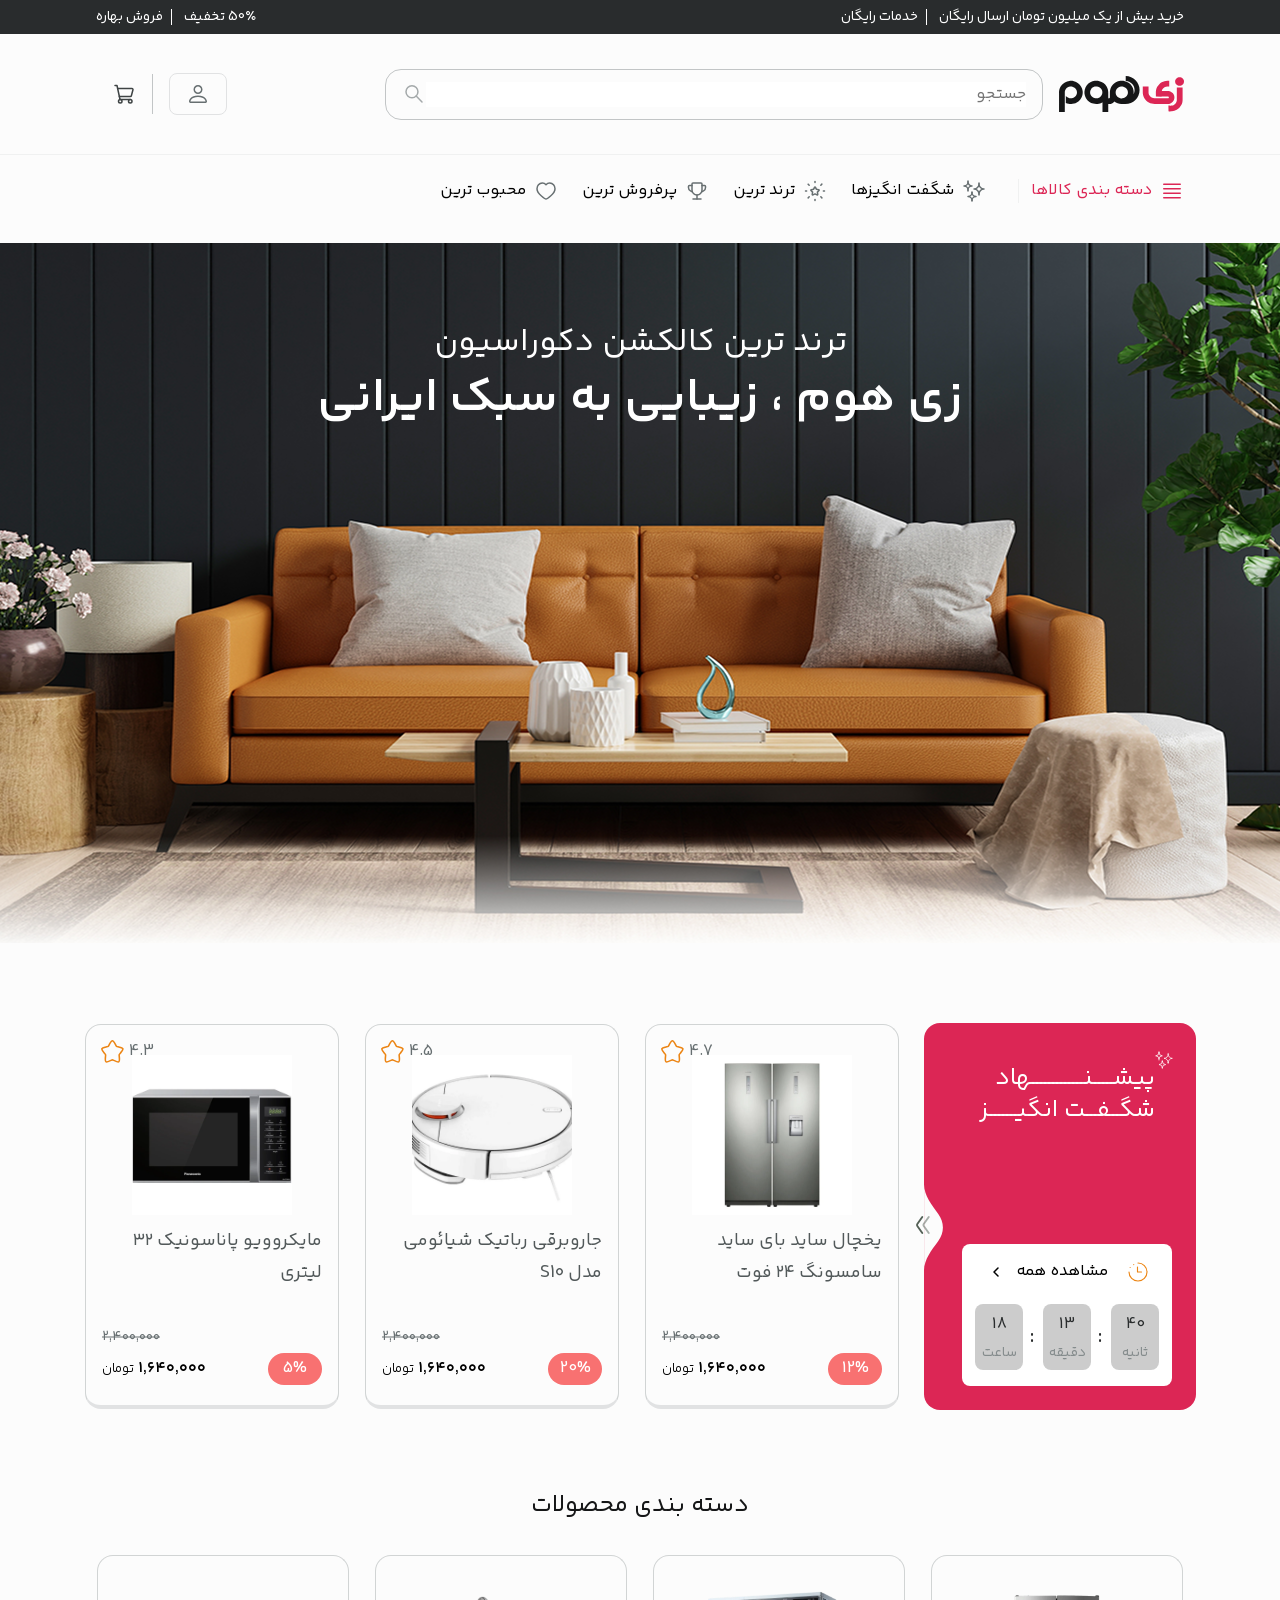
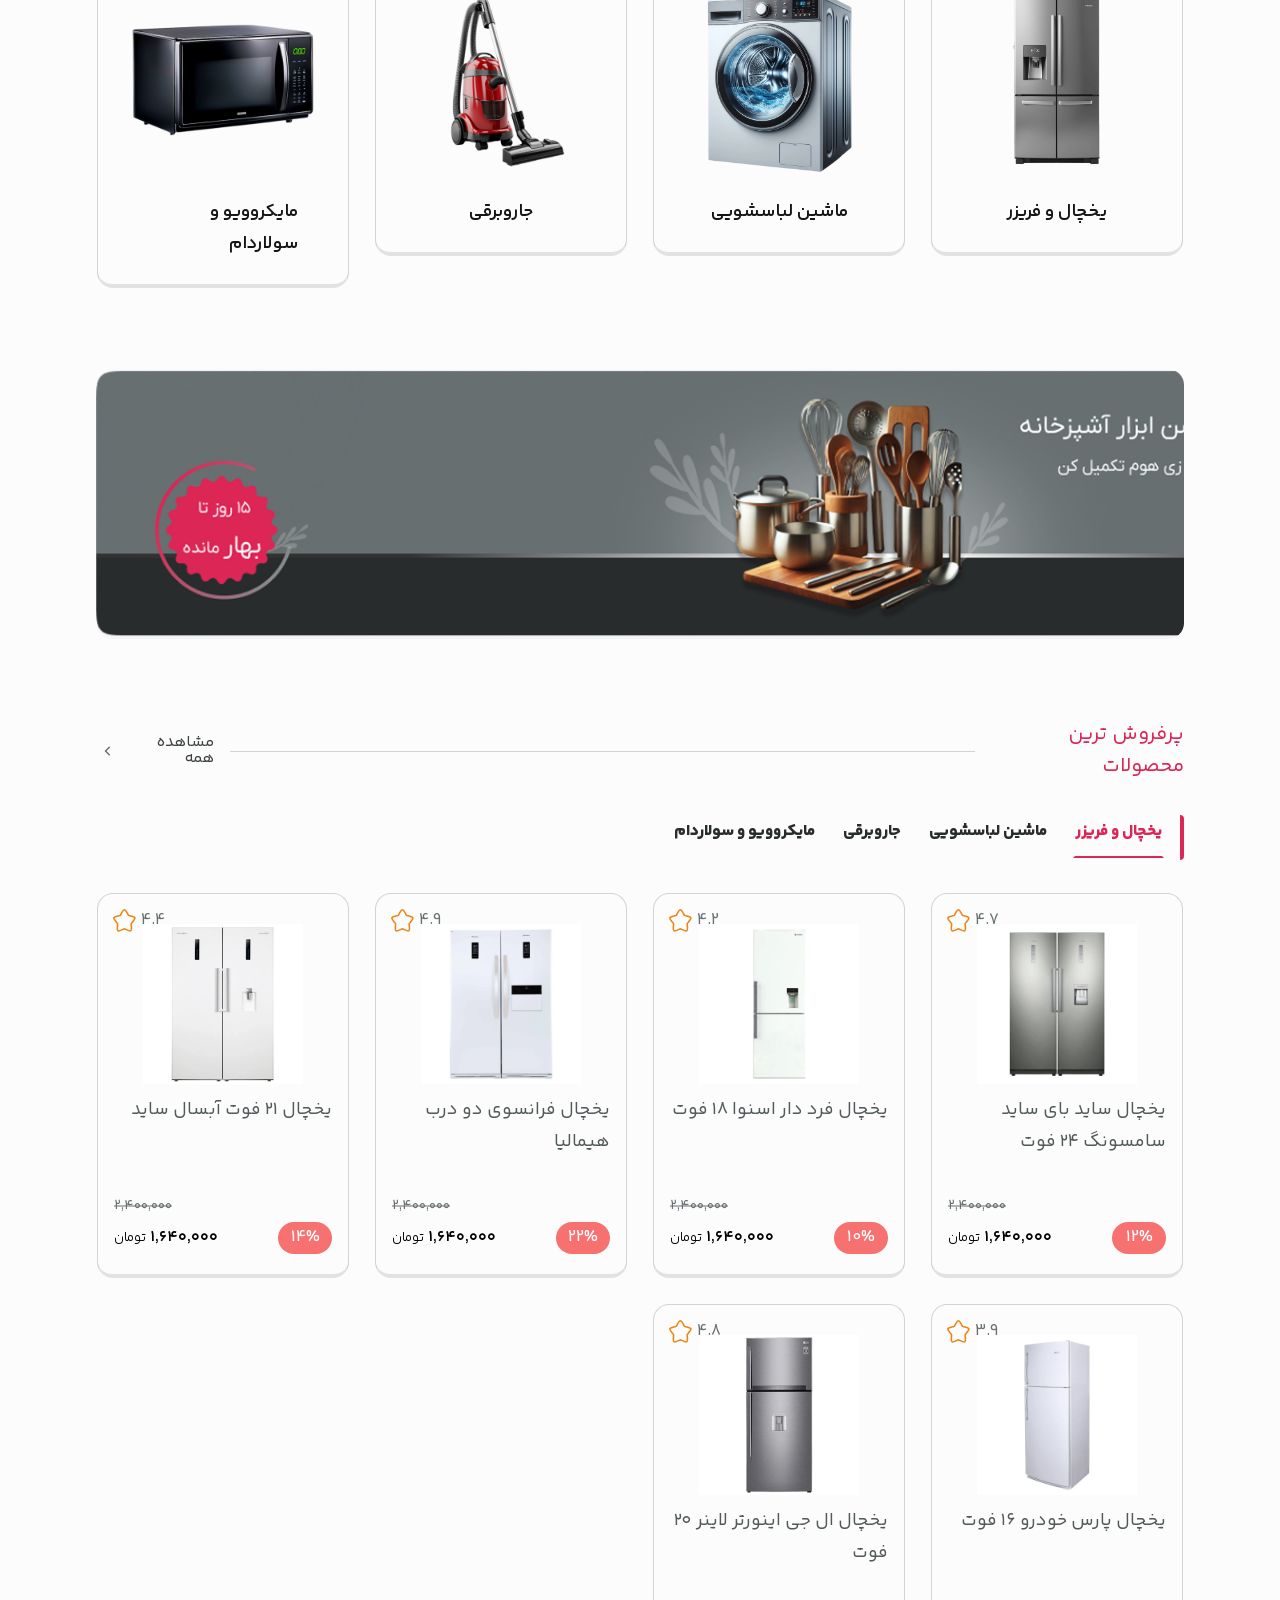
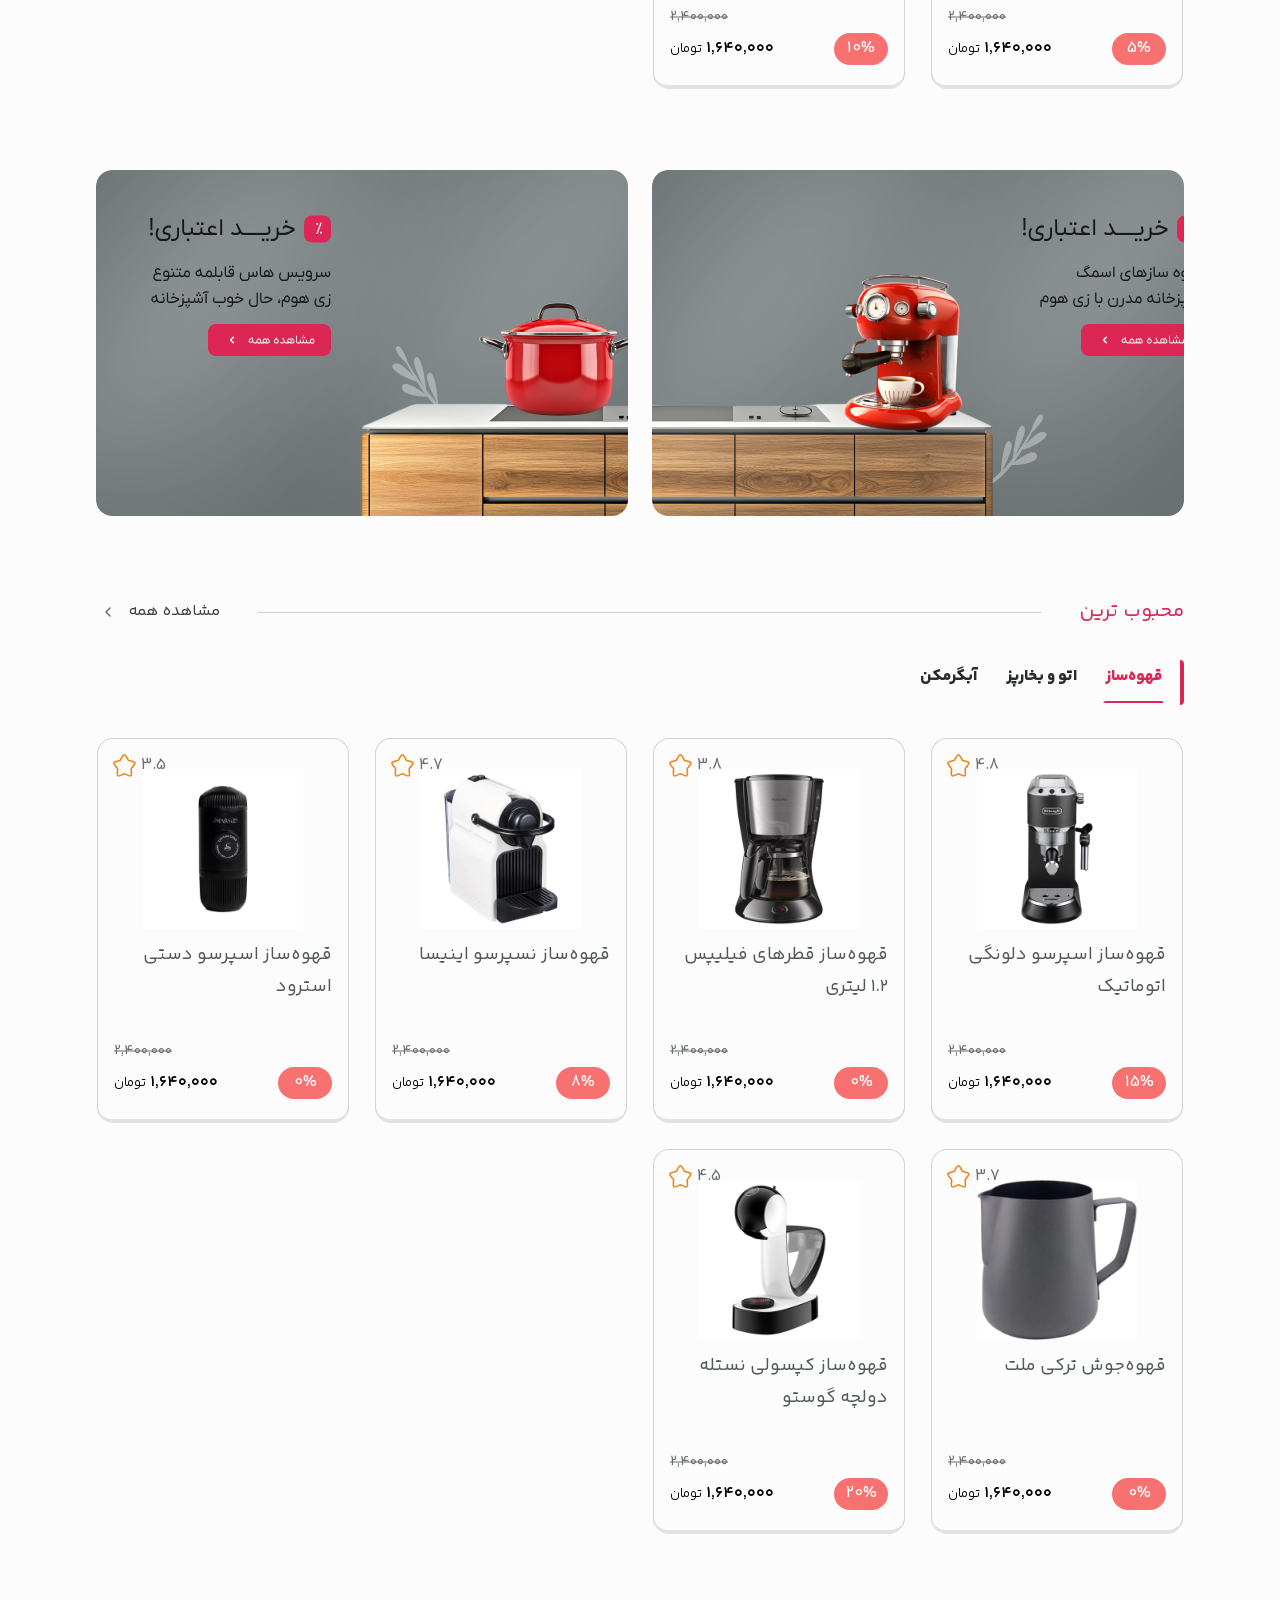
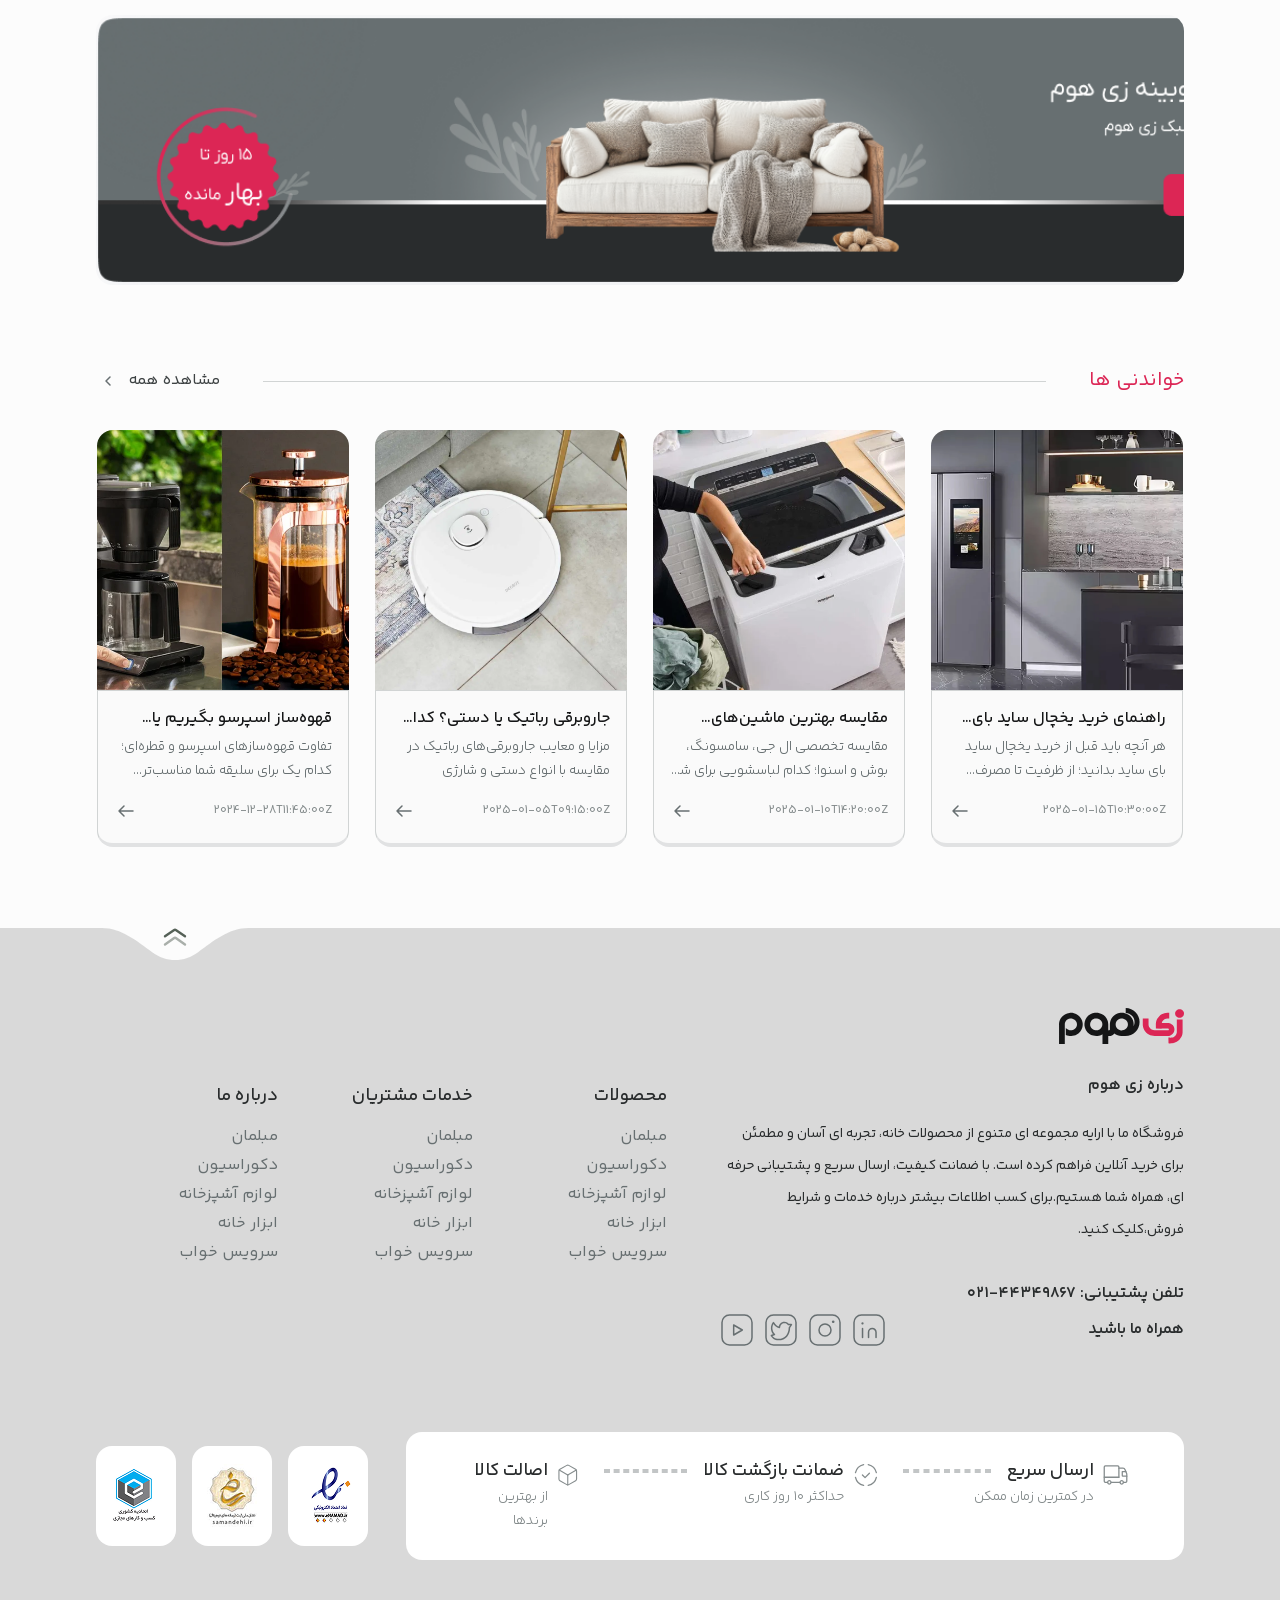
==== commit 6a4d2a7d: "fix app.js bug" ====
--- a/index.html
+++ b/index.html
@@ -852,243 +852,8 @@
                             </a>
                         </div>
                     </div>
-                    <div class="most-sale-b-container">
-                        <div class="most-sale-b-tab-title-container">
-                            <div class="most-sale-b-tab-title">
-                                <h3 class="most-sale-tab-title active">دکوراسیون</h3>
-                                <h3 class="most-sale-tab-title">آشپزخانه</h3>
-                                <h3 class="most-sale-tab-title">لوازم برقی</h3>
-                                <h3 class="most-sale-tab-title">لوازم و تجهیزات</h3>
-                                <h3 class="most-sale-tab-title">اکسسوری منزل</h3>
-                            </div>
-                        </div>
-                        <div class="most-sale-b-tab-content">
-                            <div id="tab1" class="most-sale-tab-content active">
-                                <div class="product">
-                                    <div class="product-img">
-                                        <img src="images/product-1.png" alt="">
-                                    </div>
-                                    <div class="product-detail">
-                                        <div class="product-title">
-                                            <h3>
-                                                قهوه ساز دلونگی
-                                                N-lITE 203 aIRlINKS
-                                            </h3>
-                                        </div>
-                                        <div class="product-price">
-                                            <div class="product-price-dis">
-                                                <div class="dis-product">
-                                                    <span>۲,۴۰۰,۰۰۰</span>
-                                                </div>
-                                                <div class="main-price">
-                                                    <div class="dis">
-                                                        <span>30%</span>
-                                                    </div>
-                                                    <div>
-                                                        <span class="price">
-                                                            <span class="price-value">۱,۶۴۰,۰۰۰ </span>
-                                                            <span class="price-currency">تومان</span>
-                                                        </span>
-                                                    </div>
-                                                </div>
-                                            </div>
-                                            <!-- <div class="product-price"></div> -->
-                                        </div>
-                                    </div>
-                                    <div class="rate">
-                                        <span>
-                                            4.3
-                                            <svg xmlns="http://www.w3.org/2000/svg" width="17" height="17"
-                                                viewBox="0 0 17 17" fill="none">
-                                                <path
-                                                    d="M5.928 3.119C6.878 1.415 7.353.563 8.063.563s1.185.852 2.135 2.556l.246.44c.27.485.405.727.615.887s.473.219.997.338l.477.108c1.845.417 2.768.626 2.987 1.331.22.706-.41 1.441-1.667 2.912l-.325.38c-.358.418-.537.627-.617.886-.08.258-.053.537 0 1.095l.05.507c.19 1.962.285 2.944-.29 3.38-.574.436-1.437.038-3.165-.757l-.447-.206c-.49-.226-.736-.339-.996-.339s-.506.113-.996.34l-.447.205c-1.728.795-2.591 1.193-3.166.757s-.48-1.418-.289-3.38l.05-.507c.053-.558.08-.837 0-1.095-.08-.259-.26-.468-.617-.886l-.325-.38C1.015 7.665.387 6.929.606 6.223c.22-.705 1.142-.914 2.987-1.331l.477-.108c.524-.12.786-.178.997-.338s.345-.402.615-.886z"
-                                                    stroke="#ec8514" stroke-width="1.125"></path>
-                                            </svg>
-                                        </span>
-                                    </div>
-                                </div>
-                            </div>
-                            <div id="tab2" class="most-sale-tab-content">
-                                <div class="product">
-                                    <div class="product-img">
-                                        <img src="images/product-2.png" alt="">
-                                    </div>
-                                    <div class="product-detail">
-                                        <div class="product-title">
-                                            <h3>
-                                                قهوه ساز دلونگی
-                                                N-lITE 203 aIRlINKS
-                                            </h3>
-                                        </div>
-                                        <div class="product-price">
-                                            <div class="product-price-dis">
-                                                <div class="dis-product">
-                                                    <span>۲,۴۰۰,۰۰۰</span>
-                                                </div>
-                                                <div class="main-price">
-                                                    <div class="dis">
-                                                        <span>30%</span>
-                                                    </div>
-                                                    <div>
-                                                        <span class="price">
-                                                            <span class="price-value">۱,۶۴۰,۰۰۰ </span>
-                                                            <span class="price-currency">تومان</span>
-                                                        </span>
-                                                    </div>
-                                                </div>
-                                            </div>
-                                            <!-- <div class="product-price"></div> -->
-                                        </div>
-                                    </div>
-                                    <div class="rate">
-                                        <span>
-                                            4.3
-                                            <svg xmlns="http://www.w3.org/2000/svg" width="17" height="17"
-                                                viewBox="0 0 17 17" fill="none">
-                                                <path
-                                                    d="M5.928 3.119C6.878 1.415 7.353.563 8.063.563s1.185.852 2.135 2.556l.246.44c.27.485.405.727.615.887s.473.219.997.338l.477.108c1.845.417 2.768.626 2.987 1.331.22.706-.41 1.441-1.667 2.912l-.325.38c-.358.418-.537.627-.617.886-.08.258-.053.537 0 1.095l.05.507c.19 1.962.285 2.944-.29 3.38-.574.436-1.437.038-3.165-.757l-.447-.206c-.49-.226-.736-.339-.996-.339s-.506.113-.996.34l-.447.205c-1.728.795-2.591 1.193-3.166.757s-.48-1.418-.289-3.38l.05-.507c.053-.558.08-.837 0-1.095-.08-.259-.26-.468-.617-.886l-.325-.38C1.015 7.665.387 6.929.606 6.223c.22-.705 1.142-.914 2.987-1.331l.477-.108c.524-.12.786-.178.997-.338s.345-.402.615-.886z"
-                                                    stroke="#ec8514" stroke-width="1.125"></path>
-                                            </svg>
-                                        </span>
-                                    </div>
-                                </div>
-                            </div>
-                            <div id="tab3" class="most-sale-tab-content">
-                                <div class="product">
-                                    <div class="product-img">
-                                        <img src="images/product-3.png" alt="">
-                                    </div>
-                                    <div class="product-detail">
-                                        <div class="product-title">
-                                            <h3>
-                                                قهوه ساز دلونگی
-                                                N-lITE 203 aIRlINKS
-                                            </h3>
-                                        </div>
-                                        <div class="product-price">
-                                            <div class="product-price-dis">
-                                                <div class="dis-product">
-                                                    <span>۲,۴۰۰,۰۰۰</span>
-                                                </div>
-                                                <div class="main-price">
-                                                    <div class="dis">
-                                                        <span>30%</span>
-                                                    </div>
-                                                    <div>
-                                                        <span class="price">
-                                                            <span class="price-value">۱,۶۴۰,۰۰۰ </span>
-                                                            <span class="price-currency">تومان</span>
-                                                        </span>
-                                                    </div>
-                                                </div>
-                                            </div>
-                                            <!-- <div class="product-price"></div> -->
-                                        </div>
-                                    </div>
-                                    <div class="rate">
-                                        <span>
-                                            4.3
-                                            <svg xmlns="http://www.w3.org/2000/svg" width="17" height="17"
-                                                viewBox="0 0 17 17" fill="none">
-                                                <path
-                                                    d="M5.928 3.119C6.878 1.415 7.353.563 8.063.563s1.185.852 2.135 2.556l.246.44c.27.485.405.727.615.887s.473.219.997.338l.477.108c1.845.417 2.768.626 2.987 1.331.22.706-.41 1.441-1.667 2.912l-.325.38c-.358.418-.537.627-.617.886-.08.258-.053.537 0 1.095l.05.507c.19 1.962.285 2.944-.29 3.38-.574.436-1.437.038-3.165-.757l-.447-.206c-.49-.226-.736-.339-.996-.339s-.506.113-.996.34l-.447.205c-1.728.795-2.591 1.193-3.166.757s-.48-1.418-.289-3.38l.05-.507c.053-.558.08-.837 0-1.095-.08-.259-.26-.468-.617-.886l-.325-.38C1.015 7.665.387 6.929.606 6.223c.22-.705 1.142-.914 2.987-1.331l.477-.108c.524-.12.786-.178.997-.338s.345-.402.615-.886z"
-                                                    stroke="#ec8514" stroke-width="1.125"></path>
-                                            </svg>
-                                        </span>
-                                    </div>
-                                </div>
-                            </div>
-                            <div id="tab4" class="most-sale-tab-content">
-                                <div class="product">
-                                    <div class="product-img">
-                                        <img src="images/product-1.png" alt="">
-                                    </div>
-                                    <div class="product-detail">
-                                        <div class="product-title">
-                                            <h3>
-                                                قهوه ساز دلونگی
-                                                N-lITE 203 aIRlINKS
-                                            </h3>
-                                        </div>
-                                        <div class="product-price">
-                                            <div class="product-price-dis">
-                                                <div class="dis-product">
-                                                    <span>۲,۴۰۰,۰۰۰</span>
-                                                </div>
-                                                <div class="main-price">
-                                                    <div class="dis">
-                                                        <span>30%</span>
-                                                    </div>
-                                                    <div>
-                                                        <span class="price">
-                                                            <span class="price-value">۱,۶۴۰,۰۰۰ </span>
-                                                            <span class="price-currency">تومان</span>
-                                                        </span>
-                                                    </div>
-                                                </div>
-                                            </div>
-                                            <!-- <div class="product-price"></div> -->
-                                        </div>
-                                    </div>
-                                    <div class="rate">
-                                        <span>
-                                            4.3
-                                            <svg xmlns="http://www.w3.org/2000/svg" width="17" height="17"
-                                                viewBox="0 0 17 17" fill="none">
-                                                <path
-                                                    d="M5.928 3.119C6.878 1.415 7.353.563 8.063.563s1.185.852 2.135 2.556l.246.44c.27.485.405.727.615.887s.473.219.997.338l.477.108c1.845.417 2.768.626 2.987 1.331.22.706-.41 1.441-1.667 2.912l-.325.38c-.358.418-.537.627-.617.886-.08.258-.053.537 0 1.095l.05.507c.19 1.962.285 2.944-.29 3.38-.574.436-1.437.038-3.165-.757l-.447-.206c-.49-.226-.736-.339-.996-.339s-.506.113-.996.34l-.447.205c-1.728.795-2.591 1.193-3.166.757s-.48-1.418-.289-3.38l.05-.507c.053-.558.08-.837 0-1.095-.08-.259-.26-.468-.617-.886l-.325-.38C1.015 7.665.387 6.929.606 6.223c.22-.705 1.142-.914 2.987-1.331l.477-.108c.524-.12.786-.178.997-.338s.345-.402.615-.886z"
-                                                    stroke="#ec8514" stroke-width="1.125"></path>
-                                            </svg>
-                                        </span>
-                                    </div>
-                                </div>
-                            </div>
-                            <div id="tab5" class="most-sale-tab-content">
-                                <div class="product">
-                                    <div class="product-img">
-                                        <img src="images/product-1.png" alt="">
-                                    </div>
-                                    <div class="product-detail">
-                                        <div class="product-title">
-                                            <h3>
-                                                قهوه ساز دلونگی
-                                                N-lITE 203 aIRlINKS
-                                            </h3>
-                                        </div>
-                                        <div class="product-price">
-                                            <div class="product-price-dis">
-                                                <div class="dis-product">
-                                                    <span>۲,۴۰۰,۰۰۰</span>
-                                                </div>
-                                                <div class="main-price">
-                                                    <div class="dis">
-                                                        <span>30%</span>
-                                                    </div>
-                                                    <div>
-                                                        <span class="price">
-                                                            <span class="price-value">۱,۶۴۰,۰۰۰ </span>
-                                                            <span class="price-currency">تومان</span>
-                                                        </span>
-                                                    </div>
-                                                </div>
-                                            </div>
-                                            <!-- <div class="product-price"></div> -->
-                                        </div>
-                                    </div>
-                                    <div class="rate">
-                                        <span>
-                                            4.3
-                                            <svg xmlns="http://www.w3.org/2000/svg" width="17" height="17"
-                                                viewBox="0 0 17 17" fill="none">
-                                                <path
-                                                    d="M5.928 3.119C6.878 1.415 7.353.563 8.063.563s1.185.852 2.135 2.556l.246.44c.27.485.405.727.615.887s.473.219.997.338l.477.108c1.845.417 2.768.626 2.987 1.331.22.706-.41 1.441-1.667 2.912l-.325.38c-.358.418-.537.627-.617.886-.08.258-.053.537 0 1.095l.05.507c.19 1.962.285 2.944-.29 3.38-.574.436-1.437.038-3.165-.757l-.447-.206c-.49-.226-.736-.339-.996-.339s-.506.113-.996.34l-.447.205c-1.728.795-2.591 1.193-3.166.757s-.48-1.418-.289-3.38l.05-.507c.053-.558.08-.837 0-1.095-.08-.259-.26-.468-.617-.886l-.325-.38C1.015 7.665.387 6.929.606 6.223c.22-.705 1.142-.914 2.987-1.331l.477-.108c.524-.12.786-.178.997-.338s.345-.402.615-.886z"
-                                                    stroke="#ec8514" stroke-width="1.125"></path>
-                                            </svg>
-                                        </span>
-                                    </div>
-                                </div>
-                            </div>
-                        </div>
+                    <div class="most-sale-b-container" id="most-sale-container">
+                        <!-- Loaded From JS -->
                     </div>
                 </div>
             </div>
@@ -1122,1060 +887,8 @@
                             </a>
                         </div>
                     </div>
-                    <div class="most-popular-b-container">
-                        <div class="most-popular-b-tab-title-container">
-                            <div class="most-popular-b-tab-title">
-                                <h3 class="most-popular-tab-title active">دکوراسیون</h3>
-                                <h3 class="most-popular-tab-title">آشپزخانه</h3>
-                                <h3 class="most-popular-tab-title">لوازم برقی</h3>
-                                <h3 class="most-popular-tab-title">لوازم و تجهیزات</h3>
-                                <h3 class="most-popular-tab-title">اکسسوری منزل</h3>
-                            </div>
-                        </div>
-                        <div class="most-popular-b-tab-content">
-                            <div id="tab1" class="most-popular-tab-content active">
-                                <div class="product">
-                                    <div class="product-img">
-                                        <img src="images/product-1.png" alt="">
-                                    </div>
-                                    <div class="product-detail">
-                                        <div class="product-title">
-                                            <h3>
-                                                قهوه ساز دلونگی
-                                                N-lITE 203 aIRlINKS
-                                            </h3>
-                                        </div>
-                                        <div class="product-price">
-                                            <div class="product-price-dis">
-                                                <div class="dis-product">
-                                                    <span>۲,۴۰۰,۰۰۰</span>
-                                                </div>
-                                                <div class="main-price">
-                                                    <div class="dis">
-                                                        <span>30%</span>
-                                                    </div>
-                                                    <div>
-                                                        <span class="price">
-                                                            <span class="price-value">۱,۶۴۰,۰۰۰ </span>
-                                                            <span class="price-currency">تومان</span>
-                                                        </span>
-                                                    </div>
-                                                </div>
-                                            </div>
-                                            <!-- <div class="product-price"></div> -->
-                                        </div>
-                                    </div>
-                                    <div class="rate">
-                                        <span>
-                                            4.3
-                                            <svg xmlns="http://www.w3.org/2000/svg" width="17" height="17"
-                                                viewBox="0 0 17 17" fill="none">
-                                                <path
-                                                    d="M5.928 3.119C6.878 1.415 7.353.563 8.063.563s1.185.852 2.135 2.556l.246.44c.27.485.405.727.615.887s.473.219.997.338l.477.108c1.845.417 2.768.626 2.987 1.331.22.706-.41 1.441-1.667 2.912l-.325.38c-.358.418-.537.627-.617.886-.08.258-.053.537 0 1.095l.05.507c.19 1.962.285 2.944-.29 3.38-.574.436-1.437.038-3.165-.757l-.447-.206c-.49-.226-.736-.339-.996-.339s-.506.113-.996.34l-.447.205c-1.728.795-2.591 1.193-3.166.757s-.48-1.418-.289-3.38l.05-.507c.053-.558.08-.837 0-1.095-.08-.259-.26-.468-.617-.886l-.325-.38C1.015 7.665.387 6.929.606 6.223c.22-.705 1.142-.914 2.987-1.331l.477-.108c.524-.12.786-.178.997-.338s.345-.402.615-.886z"
-                                                    stroke="#ec8514" stroke-width="1.125"></path>
-                                            </svg>
-                                        </span>
-                                    </div>
-                                </div>
-                                <div class="product">
-                                    <div class="product-img">
-                                        <img src="images/product-1.png" alt="">
-                                    </div>
-                                    <div class="product-detail">
-                                        <div class="product-title">
-                                            <h3>
-                                                قهوه ساز دلونگی
-                                                N-lITE 203 aIRlINKS
-                                            </h3>
-                                        </div>
-                                        <div class="product-price">
-                                            <div class="product-price-dis">
-                                                <div class="dis-product">
-                                                    <span>۲,۴۰۰,۰۰۰</span>
-                                                </div>
-                                                <div class="main-price">
-                                                    <div class="dis">
-                                                        <span>30%</span>
-                                                    </div>
-                                                    <div>
-                                                        <span class="price">
-                                                            <span class="price-value">۱,۶۴۰,۰۰۰ </span>
-                                                            <span class="price-currency">تومان</span>
-                                                        </span>
-                                                    </div>
-                                                </div>
-                                            </div>
-                                            <!-- <div class="product-price"></div> -->
-                                        </div>
-                                    </div>
-                                    <div class="rate">
-                                        <span>
-                                            4.3
-                                            <svg xmlns="http://www.w3.org/2000/svg" width="17" height="17"
-                                                viewBox="0 0 17 17" fill="none">
-                                                <path
-                                                    d="M5.928 3.119C6.878 1.415 7.353.563 8.063.563s1.185.852 2.135 2.556l.246.44c.27.485.405.727.615.887s.473.219.997.338l.477.108c1.845.417 2.768.626 2.987 1.331.22.706-.41 1.441-1.667 2.912l-.325.38c-.358.418-.537.627-.617.886-.08.258-.053.537 0 1.095l.05.507c.19 1.962.285 2.944-.29 3.38-.574.436-1.437.038-3.165-.757l-.447-.206c-.49-.226-.736-.339-.996-.339s-.506.113-.996.34l-.447.205c-1.728.795-2.591 1.193-3.166.757s-.48-1.418-.289-3.38l.05-.507c.053-.558.08-.837 0-1.095-.08-.259-.26-.468-.617-.886l-.325-.38C1.015 7.665.387 6.929.606 6.223c.22-.705 1.142-.914 2.987-1.331l.477-.108c.524-.12.786-.178.997-.338s.345-.402.615-.886z"
-                                                    stroke="#ec8514" stroke-width="1.125"></path>
-                                            </svg>
-                                        </span>
-                                    </div>
-                                </div>
-                                <div class="product">
-                                    <div class="product-img">
-                                        <img src="images/product-1.png" alt="">
-                                    </div>
-                                    <div class="product-detail">
-                                        <div class="product-title">
-                                            <h3>
-                                                قهوه ساز دلونگی
-                                                N-lITE 203 aIRlINKS
-                                            </h3>
-                                        </div>
-                                        <div class="product-price">
-                                            <div class="product-price-dis">
-                                                <div class="dis-product">
-                                                    <span>۲,۴۰۰,۰۰۰</span>
-                                                </div>
-                                                <div class="main-price">
-                                                    <div class="dis">
-                                                        <span>30%</span>
-                                                    </div>
-                                                    <div>
-                                                        <span class="price">
-                                                            <span class="price-value">۱,۶۴۰,۰۰۰ </span>
-                                                            <span class="price-currency">تومان</span>
-                                                        </span>
-                                                    </div>
-                                                </div>
-                                            </div>
-                                            <!-- <div class="product-price"></div> -->
-                                        </div>
-                                    </div>
-                                    <div class="rate">
-                                        <span>
-                                            4.3
-                                            <svg xmlns="http://www.w3.org/2000/svg" width="17" height="17"
-                                                viewBox="0 0 17 17" fill="none">
-                                                <path
-                                                    d="M5.928 3.119C6.878 1.415 7.353.563 8.063.563s1.185.852 2.135 2.556l.246.44c.27.485.405.727.615.887s.473.219.997.338l.477.108c1.845.417 2.768.626 2.987 1.331.22.706-.41 1.441-1.667 2.912l-.325.38c-.358.418-.537.627-.617.886-.08.258-.053.537 0 1.095l.05.507c.19 1.962.285 2.944-.29 3.38-.574.436-1.437.038-3.165-.757l-.447-.206c-.49-.226-.736-.339-.996-.339s-.506.113-.996.34l-.447.205c-1.728.795-2.591 1.193-3.166.757s-.48-1.418-.289-3.38l.05-.507c.053-.558.08-.837 0-1.095-.08-.259-.26-.468-.617-.886l-.325-.38C1.015 7.665.387 6.929.606 6.223c.22-.705 1.142-.914 2.987-1.331l.477-.108c.524-.12.786-.178.997-.338s.345-.402.615-.886z"
-                                                    stroke="#ec8514" stroke-width="1.125"></path>
-                                            </svg>
-                                        </span>
-                                    </div>
-                                </div>
-                                <div class="product">
-                                    <div class="product-img">
-                                        <img src="images/product-1.png" alt="">
-                                    </div>
-                                    <div class="product-detail">
-                                        <div class="product-title">
-                                            <h3>
-                                                قهوه ساز دلونگی
-                                                N-lITE 203 aIRlINKS
-                                            </h3>
-                                        </div>
-                                        <div class="product-price">
-                                            <div class="product-price-dis">
-                                                <div class="dis-product">
-                                                    <span>۲,۴۰۰,۰۰۰</span>
-                                                </div>
-                                                <div class="main-price">
-                                                    <div class="dis">
-                                                        <span>30%</span>
-                                                    </div>
-                                                    <div>
-                                                        <span class="price">
-                                                            <span class="price-value">۱,۶۴۰,۰۰۰ </span>
-                                                            <span class="price-currency">تومان</span>
-                                                        </span>
-                                                    </div>
-                                                </div>
-                                            </div>
-                                            <!-- <div class="product-price"></div> -->
-                                        </div>
-                                    </div>
-                                    <div class="rate">
-                                        <span>
-                                            4.3
-                                            <svg xmlns="http://www.w3.org/2000/svg" width="17" height="17"
-                                                viewBox="0 0 17 17" fill="none">
-                                                <path
-                                                    d="M5.928 3.119C6.878 1.415 7.353.563 8.063.563s1.185.852 2.135 2.556l.246.44c.27.485.405.727.615.887s.473.219.997.338l.477.108c1.845.417 2.768.626 2.987 1.331.22.706-.41 1.441-1.667 2.912l-.325.38c-.358.418-.537.627-.617.886-.08.258-.053.537 0 1.095l.05.507c.19 1.962.285 2.944-.29 3.38-.574.436-1.437.038-3.165-.757l-.447-.206c-.49-.226-.736-.339-.996-.339s-.506.113-.996.34l-.447.205c-1.728.795-2.591 1.193-3.166.757s-.48-1.418-.289-3.38l.05-.507c.053-.558.08-.837 0-1.095-.08-.259-.26-.468-.617-.886l-.325-.38C1.015 7.665.387 6.929.606 6.223c.22-.705 1.142-.914 2.987-1.331l.477-.108c.524-.12.786-.178.997-.338s.345-.402.615-.886z"
-                                                    stroke="#ec8514" stroke-width="1.125"></path>
-                                            </svg>
-                                        </span>
-                                    </div>
-                                </div>
-                                <div class="product">
-                                    <div class="product-img">
-                                        <img src="images/product-1.png" alt="">
-                                    </div>
-                                    <div class="product-detail">
-                                        <div class="product-title">
-                                            <h3>
-                                                قهوه ساز دلونگی
-                                                N-lITE 203 aIRlINKS
-                                            </h3>
-                                        </div>
-                                        <div class="product-price">
-                                            <div class="product-price-dis">
-                                                <div class="dis-product">
-                                                    <span>۲,۴۰۰,۰۰۰</span>
-                                                </div>
-                                                <div class="main-price">
-                                                    <div class="dis">
-                                                        <span>30%</span>
-                                                    </div>
-                                                    <div>
-                                                        <span class="price">
-                                                            <span class="price-value">۱,۶۴۰,۰۰۰ </span>
-                                                            <span class="price-currency">تومان</span>
-                                                        </span>
-                                                    </div>
-                                                </div>
-                                            </div>
-                                            <!-- <div class="product-price"></div> -->
-                                        </div>
-                                    </div>
-                                    <div class="rate">
-                                        <span>
-                                            4.3
-                                            <svg xmlns="http://www.w3.org/2000/svg" width="17" height="17"
-                                                viewBox="0 0 17 17" fill="none">
-                                                <path
-                                                    d="M5.928 3.119C6.878 1.415 7.353.563 8.063.563s1.185.852 2.135 2.556l.246.44c.27.485.405.727.615.887s.473.219.997.338l.477.108c1.845.417 2.768.626 2.987 1.331.22.706-.41 1.441-1.667 2.912l-.325.38c-.358.418-.537.627-.617.886-.08.258-.053.537 0 1.095l.05.507c.19 1.962.285 2.944-.29 3.38-.574.436-1.437.038-3.165-.757l-.447-.206c-.49-.226-.736-.339-.996-.339s-.506.113-.996.34l-.447.205c-1.728.795-2.591 1.193-3.166.757s-.48-1.418-.289-3.38l.05-.507c.053-.558.08-.837 0-1.095-.08-.259-.26-.468-.617-.886l-.325-.38C1.015 7.665.387 6.929.606 6.223c.22-.705 1.142-.914 2.987-1.331l.477-.108c.524-.12.786-.178.997-.338s.345-.402.615-.886z"
-                                                    stroke="#ec8514" stroke-width="1.125"></path>
-                                            </svg>
-                                        </span>
-                                    </div>
-                                </div>
-                                <div class="product">
-                                    <div class="product-img">
-                                        <img src="images/product-1.png" alt="">
-                                    </div>
-                                    <div class="product-detail">
-                                        <div class="product-title">
-                                            <h3>
-                                                قهوه ساز دلونگی
-                                                N-lITE 203 aIRlINKS
-                                            </h3>
-                                        </div>
-                                        <div class="product-price">
-                                            <div class="product-price-dis">
-                                                <div class="dis-product">
-                                                    <span>۲,۴۰۰,۰۰۰</span>
-                                                </div>
-                                                <div class="main-price">
-                                                    <div class="dis">
-                                                        <span>30%</span>
-                                                    </div>
-                                                    <div>
-                                                        <span class="price">
-                                                            <span class="price-value">۱,۶۴۰,۰۰۰ </span>
-                                                            <span class="price-currency">تومان</span>
-                                                        </span>
-                                                    </div>
-                                                </div>
-                                            </div>
-                                            <!-- <div class="product-price"></div> -->
-                                        </div>
-                                    </div>
-                                    <div class="rate">
-                                        <span>
-                                            4.3
-                                            <svg xmlns="http://www.w3.org/2000/svg" width="17" height="17"
-                                                viewBox="0 0 17 17" fill="none">
-                                                <path
-                                                    d="M5.928 3.119C6.878 1.415 7.353.563 8.063.563s1.185.852 2.135 2.556l.246.44c.27.485.405.727.615.887s.473.219.997.338l.477.108c1.845.417 2.768.626 2.987 1.331.22.706-.41 1.441-1.667 2.912l-.325.38c-.358.418-.537.627-.617.886-.08.258-.053.537 0 1.095l.05.507c.19 1.962.285 2.944-.29 3.38-.574.436-1.437.038-3.165-.757l-.447-.206c-.49-.226-.736-.339-.996-.339s-.506.113-.996.34l-.447.205c-1.728.795-2.591 1.193-3.166.757s-.48-1.418-.289-3.38l.05-.507c.053-.558.08-.837 0-1.095-.08-.259-.26-.468-.617-.886l-.325-.38C1.015 7.665.387 6.929.606 6.223c.22-.705 1.142-.914 2.987-1.331l.477-.108c.524-.12.786-.178.997-.338s.345-.402.615-.886z"
-                                                    stroke="#ec8514" stroke-width="1.125"></path>
-                                            </svg>
-                                        </span>
-                                    </div>
-                                </div>
-                                <div class="product">
-                                    <div class="product-img">
-                                        <img src="images/product-1.png" alt="">
-                                    </div>
-                                    <div class="product-detail">
-                                        <div class="product-title">
-                                            <h3>
-                                                قهوه ساز دلونگی
-                                                N-lITE 203 aIRlINKS
-                                            </h3>
-                                        </div>
-                                        <div class="product-price">
-                                            <div class="product-price-dis">
-                                                <div class="dis-product">
-                                                    <span>۲,۴۰۰,۰۰۰</span>
-                                                </div>
-                                                <div class="main-price">
-                                                    <div class="dis">
-                                                        <span>30%</span>
-                                                    </div>
-                                                    <div>
-                                                        <span class="price">
-                                                            <span class="price-value">۱,۶۴۰,۰۰۰ </span>
-                                                            <span class="price-currency">تومان</span>
-                                                        </span>
-                                                    </div>
-                                                </div>
-                                            </div>
-                                            <!-- <div class="product-price"></div> -->
-                                        </div>
-                                    </div>
-                                    <div class="rate">
-                                        <span>
-                                            4.3
-                                            <svg xmlns="http://www.w3.org/2000/svg" width="17" height="17"
-                                                viewBox="0 0 17 17" fill="none">
-                                                <path
-                                                    d="M5.928 3.119C6.878 1.415 7.353.563 8.063.563s1.185.852 2.135 2.556l.246.44c.27.485.405.727.615.887s.473.219.997.338l.477.108c1.845.417 2.768.626 2.987 1.331.22.706-.41 1.441-1.667 2.912l-.325.38c-.358.418-.537.627-.617.886-.08.258-.053.537 0 1.095l.05.507c.19 1.962.285 2.944-.29 3.38-.574.436-1.437.038-3.165-.757l-.447-.206c-.49-.226-.736-.339-.996-.339s-.506.113-.996.34l-.447.205c-1.728.795-2.591 1.193-3.166.757s-.48-1.418-.289-3.38l.05-.507c.053-.558.08-.837 0-1.095-.08-.259-.26-.468-.617-.886l-.325-.38C1.015 7.665.387 6.929.606 6.223c.22-.705 1.142-.914 2.987-1.331l.477-.108c.524-.12.786-.178.997-.338s.345-.402.615-.886z"
-                                                    stroke="#ec8514" stroke-width="1.125"></path>
-                                            </svg>
-                                        </span>
-                                    </div>
-                                </div>
-                                <div class="product">
-                                    <div class="product-img">
-                                        <img src="images/product-1.png" alt="">
-                                    </div>
-                                    <div class="product-detail">
-                                        <div class="product-title">
-                                            <h3>
-                                                قهوه ساز دلونگی
-                                                N-lITE 203 aIRlINKS
-                                            </h3>
-                                        </div>
-                                        <div class="product-price">
-                                            <div class="product-price-dis">
-                                                <div class="dis-product">
-                                                    <span>۲,۴۰۰,۰۰۰</span>
-                                                </div>
-                                                <div class="main-price">
-                                                    <div class="dis">
-                                                        <span>30%</span>
-                                                    </div>
-                                                    <div>
-                                                        <span class="price">
-                                                            <span class="price-value">۱,۶۴۰,۰۰۰ </span>
-                                                            <span class="price-currency">تومان</span>
-                                                        </span>
-                                                    </div>
-                                                </div>
-                                            </div>
-                                            <!-- <div class="product-price"></div> -->
-                                        </div>
-                                    </div>
-                                    <div class="rate">
-                                        <span>
-                                            4.3
-                                            <svg xmlns="http://www.w3.org/2000/svg" width="17" height="17"
-                                                viewBox="0 0 17 17" fill="none">
-                                                <path
-                                                    d="M5.928 3.119C6.878 1.415 7.353.563 8.063.563s1.185.852 2.135 2.556l.246.44c.27.485.405.727.615.887s.473.219.997.338l.477.108c1.845.417 2.768.626 2.987 1.331.22.706-.41 1.441-1.667 2.912l-.325.38c-.358.418-.537.627-.617.886-.08.258-.053.537 0 1.095l.05.507c.19 1.962.285 2.944-.29 3.38-.574.436-1.437.038-3.165-.757l-.447-.206c-.49-.226-.736-.339-.996-.339s-.506.113-.996.34l-.447.205c-1.728.795-2.591 1.193-3.166.757s-.48-1.418-.289-3.38l.05-.507c.053-.558.08-.837 0-1.095-.08-.259-.26-.468-.617-.886l-.325-.38C1.015 7.665.387 6.929.606 6.223c.22-.705 1.142-.914 2.987-1.331l.477-.108c.524-.12.786-.178.997-.338s.345-.402.615-.886z"
-                                                    stroke="#ec8514" stroke-width="1.125"></path>
-                                            </svg>
-                                        </span>
-                                    </div>
-                                </div>
-                            </div>
-                            <div id="tab2" class="most-popular-tab-content">
-                                <div class="product">
-                                    <div class="product-img">
-                                        <img src="images/product-2.png" alt="">
-                                    </div>
-                                    <div class="product-detail">
-                                        <div class="product-title">
-                                            <h3>
-                                                قهوه ساز دلونگی
-                                                N-lITE 203 aIRlINKS
-                                            </h3>
-                                        </div>
-                                        <div class="product-price">
-                                            <div class="product-price-dis">
-                                                <div class="dis-product">
-                                                    <span>۲,۴۰۰,۰۰۰</span>
-                                                </div>
-                                                <div class="main-price">
-                                                    <div class="dis">
-                                                        <span>30%</span>
-                                                    </div>
-                                                    <div>
-                                                        <span class="price">
-                                                            <span class="price-value">۱,۶۴۰,۰۰۰ </span>
-                                                            <span class="price-currency">تومان</span>
-                                                        </span>
-                                                    </div>
-                                                </div>
-                                            </div>
-                                            <!-- <div class="product-price"></div> -->
-                                        </div>
-                                    </div>
-                                    <div class="rate">
-                                        <span>
-                                            4.3
-                                            <svg xmlns="http://www.w3.org/2000/svg" width="17" height="17"
-                                                viewBox="0 0 17 17" fill="none">
-                                                <path
-                                                    d="M5.928 3.119C6.878 1.415 7.353.563 8.063.563s1.185.852 2.135 2.556l.246.44c.27.485.405.727.615.887s.473.219.997.338l.477.108c1.845.417 2.768.626 2.987 1.331.22.706-.41 1.441-1.667 2.912l-.325.38c-.358.418-.537.627-.617.886-.08.258-.053.537 0 1.095l.05.507c.19 1.962.285 2.944-.29 3.38-.574.436-1.437.038-3.165-.757l-.447-.206c-.49-.226-.736-.339-.996-.339s-.506.113-.996.34l-.447.205c-1.728.795-2.591 1.193-3.166.757s-.48-1.418-.289-3.38l.05-.507c.053-.558.08-.837 0-1.095-.08-.259-.26-.468-.617-.886l-.325-.38C1.015 7.665.387 6.929.606 6.223c.22-.705 1.142-.914 2.987-1.331l.477-.108c.524-.12.786-.178.997-.338s.345-.402.615-.886z"
-                                                    stroke="#ec8514" stroke-width="1.125"></path>
-                                            </svg>
-                                        </span>
-                                    </div>
-                                </div>
-                                <div class="product">
-                                    <div class="product-img">
-                                        <img src="images/product-1.png" alt="">
-                                    </div>
-                                    <div class="product-detail">
-                                        <div class="product-title">
-                                            <h3>
-                                                قهوه ساز دلونگی
-                                                N-lITE 203 aIRlINKS
-                                            </h3>
-                                        </div>
-                                        <div class="product-price">
-                                            <div class="product-price-dis">
-                                                <div class="dis-product">
-                                                    <span>۲,۴۰۰,۰۰۰</span>
-                                                </div>
-                                                <div class="main-price">
-                                                    <div class="dis">
-                                                        <span>30%</span>
-                                                    </div>
-                                                    <div>
-                                                        <span class="price">
-                                                            <span class="price-value">۱,۶۴۰,۰۰۰ </span>
-                                                            <span class="price-currency">تومان</span>
-                                                        </span>
-                                                    </div>
-                                                </div>
-                                            </div>
-                                            <!-- <div class="product-price"></div> -->
-                                        </div>
-                                    </div>
-                                    <div class="rate">
-                                        <span>
-                                            4.3
-                                            <svg xmlns="http://www.w3.org/2000/svg" width="17" height="17"
-                                                viewBox="0 0 17 17" fill="none">
-                                                <path
-                                                    d="M5.928 3.119C6.878 1.415 7.353.563 8.063.563s1.185.852 2.135 2.556l.246.44c.27.485.405.727.615.887s.473.219.997.338l.477.108c1.845.417 2.768.626 2.987 1.331.22.706-.41 1.441-1.667 2.912l-.325.38c-.358.418-.537.627-.617.886-.08.258-.053.537 0 1.095l.05.507c.19 1.962.285 2.944-.29 3.38-.574.436-1.437.038-3.165-.757l-.447-.206c-.49-.226-.736-.339-.996-.339s-.506.113-.996.34l-.447.205c-1.728.795-2.591 1.193-3.166.757s-.48-1.418-.289-3.38l.05-.507c.053-.558.08-.837 0-1.095-.08-.259-.26-.468-.617-.886l-.325-.38C1.015 7.665.387 6.929.606 6.223c.22-.705 1.142-.914 2.987-1.331l.477-.108c.524-.12.786-.178.997-.338s.345-.402.615-.886z"
-                                                    stroke="#ec8514" stroke-width="1.125"></path>
-                                            </svg>
-                                        </span>
-                                    </div>
-                                </div>
-                                <div class="product">
-                                    <div class="product-img">
-                                        <img src="images/product-1.png" alt="">
-                                    </div>
-                                    <div class="product-detail">
-                                        <div class="product-title">
-                                            <h3>
-                                                قهوه ساز دلونگی
-                                                N-lITE 203 aIRlINKS
-                                            </h3>
-                                        </div>
-                                        <div class="product-price">
-                                            <div class="product-price-dis">
-                                                <div class="dis-product">
-                                                    <span>۲,۴۰۰,۰۰۰</span>
-                                                </div>
-                                                <div class="main-price">
-                                                    <div class="dis">
-                                                        <span>30%</span>
-                                                    </div>
-                                                    <div>
-                                                        <span class="price">
-                                                            <span class="price-value">۱,۶۴۰,۰۰۰ </span>
-                                                            <span class="price-currency">تومان</span>
-                                                        </span>
-                                                    </div>
-                                                </div>
-                                            </div>
-                                            <!-- <div class="product-price"></div> -->
-                                        </div>
-                                    </div>
-                                    <div class="rate">
-                                        <span>
-                                            4.3
-                                            <svg xmlns="http://www.w3.org/2000/svg" width="17" height="17"
-                                                viewBox="0 0 17 17" fill="none">
-                                                <path
-                                                    d="M5.928 3.119C6.878 1.415 7.353.563 8.063.563s1.185.852 2.135 2.556l.246.44c.27.485.405.727.615.887s.473.219.997.338l.477.108c1.845.417 2.768.626 2.987 1.331.22.706-.41 1.441-1.667 2.912l-.325.38c-.358.418-.537.627-.617.886-.08.258-.053.537 0 1.095l.05.507c.19 1.962.285 2.944-.29 3.38-.574.436-1.437.038-3.165-.757l-.447-.206c-.49-.226-.736-.339-.996-.339s-.506.113-.996.34l-.447.205c-1.728.795-2.591 1.193-3.166.757s-.48-1.418-.289-3.38l.05-.507c.053-.558.08-.837 0-1.095-.08-.259-.26-.468-.617-.886l-.325-.38C1.015 7.665.387 6.929.606 6.223c.22-.705 1.142-.914 2.987-1.331l.477-.108c.524-.12.786-.178.997-.338s.345-.402.615-.886z"
-                                                    stroke="#ec8514" stroke-width="1.125"></path>
-                                            </svg>
-                                        </span>
-                                    </div>
-                                </div>
-                                <div class="product">
-                                    <div class="product-img">
-                                        <img src="images/product-1.png" alt="">
-                                    </div>
-                                    <div class="product-detail">
-                                        <div class="product-title">
-                                            <h3>
-                                                قهوه ساز دلونگی
-                                                N-lITE 203 aIRlINKS
-                                            </h3>
-                                        </div>
-                                        <div class="product-price">
-                                            <div class="product-price-dis">
-                                                <div class="dis-product">
-                                                    <span>۲,۴۰۰,۰۰۰</span>
-                                                </div>
-                                                <div class="main-price">
-                                                    <div class="dis">
-                                                        <span>30%</span>
-                                                    </div>
-                                                    <div>
-                                                        <span class="price">
-                                                            <span class="price-value">۱,۶۴۰,۰۰۰ </span>
-                                                            <span class="price-currency">تومان</span>
-                                                        </span>
-                                                    </div>
-                                                </div>
-                                            </div>
-                                            <!-- <div class="product-price"></div> -->
-                                        </div>
-                                    </div>
-                                    <div class="rate">
-                                        <span>
-                                            4.3
-                                            <svg xmlns="http://www.w3.org/2000/svg" width="17" height="17"
-                                                viewBox="0 0 17 17" fill="none">
-                                                <path
-                                                    d="M5.928 3.119C6.878 1.415 7.353.563 8.063.563s1.185.852 2.135 2.556l.246.44c.27.485.405.727.615.887s.473.219.997.338l.477.108c1.845.417 2.768.626 2.987 1.331.22.706-.41 1.441-1.667 2.912l-.325.38c-.358.418-.537.627-.617.886-.08.258-.053.537 0 1.095l.05.507c.19 1.962.285 2.944-.29 3.38-.574.436-1.437.038-3.165-.757l-.447-.206c-.49-.226-.736-.339-.996-.339s-.506.113-.996.34l-.447.205c-1.728.795-2.591 1.193-3.166.757s-.48-1.418-.289-3.38l.05-.507c.053-.558.08-.837 0-1.095-.08-.259-.26-.468-.617-.886l-.325-.38C1.015 7.665.387 6.929.606 6.223c.22-.705 1.142-.914 2.987-1.331l.477-.108c.524-.12.786-.178.997-.338s.345-.402.615-.886z"
-                                                    stroke="#ec8514" stroke-width="1.125"></path>
-                                            </svg>
-                                        </span>
-                                    </div>
-                                </div>
-                            </div>
-                            <div id="tab3" class="most-popular-tab-content">
-                                <div class="product">
-                                    <div class="product-img">
-                                        <img src="images/product-3.png" alt="">
-                                    </div>
-                                    <div class="product-detail">
-                                        <div class="product-title">
-                                            <h3>
-                                                قهوه ساز دلونگی
-                                                N-lITE 203 aIRlINKS
-                                            </h3>
-                                        </div>
-                                        <div class="product-price">
-                                            <div class="product-price-dis">
-                                                <div class="dis-product">
-                                                    <span>۲,۴۰۰,۰۰۰</span>
-                                                </div>
-                                                <div class="main-price">
-                                                    <div class="dis">
-                                                        <span>30%</span>
-                                                    </div>
-                                                    <div>
-                                                        <span class="price">
-                                                            <span class="price-value">۱,۶۴۰,۰۰۰ </span>
-                                                            <span class="price-currency">تومان</span>
-                                                        </span>
-                                                    </div>
-                                                </div>
-                                            </div>
-                                            <!-- <div class="product-price"></div> -->
-                                        </div>
-                                    </div>
-                                    <div class="rate">
-                                        <span>
-                                            4.3
-                                            <svg xmlns="http://www.w3.org/2000/svg" width="17" height="17"
-                                                viewBox="0 0 17 17" fill="none">
-                                                <path
-                                                    d="M5.928 3.119C6.878 1.415 7.353.563 8.063.563s1.185.852 2.135 2.556l.246.44c.27.485.405.727.615.887s.473.219.997.338l.477.108c1.845.417 2.768.626 2.987 1.331.22.706-.41 1.441-1.667 2.912l-.325.38c-.358.418-.537.627-.617.886-.08.258-.053.537 0 1.095l.05.507c.19 1.962.285 2.944-.29 3.38-.574.436-1.437.038-3.165-.757l-.447-.206c-.49-.226-.736-.339-.996-.339s-.506.113-.996.34l-.447.205c-1.728.795-2.591 1.193-3.166.757s-.48-1.418-.289-3.38l.05-.507c.053-.558.08-.837 0-1.095-.08-.259-.26-.468-.617-.886l-.325-.38C1.015 7.665.387 6.929.606 6.223c.22-.705 1.142-.914 2.987-1.331l.477-.108c.524-.12.786-.178.997-.338s.345-.402.615-.886z"
-                                                    stroke="#ec8514" stroke-width="1.125"></path>
-                                            </svg>
-                                        </span>
-                                    </div>
-                                </div>
-                                <div class="product">
-                                    <div class="product-img">
-                                        <img src="images/product-1.png" alt="">
-                                    </div>
-                                    <div class="product-detail">
-                                        <div class="product-title">
-                                            <h3>
-                                                قهوه ساز دلونگی
-                                                N-lITE 203 aIRlINKS
-                                            </h3>
-                                        </div>
-                                        <div class="product-price">
-                                            <div class="product-price-dis">
-                                                <div class="dis-product">
-                                                    <span>۲,۴۰۰,۰۰۰</span>
-                                                </div>
-                                                <div class="main-price">
-                                                    <div class="dis">
-                                                        <span>30%</span>
-                                                    </div>
-                                                    <div>
-                                                        <span class="price">
-                                                            <span class="price-value">۱,۶۴۰,۰۰۰ </span>
-                                                            <span class="price-currency">تومان</span>
-                                                        </span>
-                                                    </div>
-                                                </div>
-                                            </div>
-                                            <!-- <div class="product-price"></div> -->
-                                        </div>
-                                    </div>
-                                    <div class="rate">
-                                        <span>
-                                            4.3
-                                            <svg xmlns="http://www.w3.org/2000/svg" width="17" height="17"
-                                                viewBox="0 0 17 17" fill="none">
-                                                <path
-                                                    d="M5.928 3.119C6.878 1.415 7.353.563 8.063.563s1.185.852 2.135 2.556l.246.44c.27.485.405.727.615.887s.473.219.997.338l.477.108c1.845.417 2.768.626 2.987 1.331.22.706-.41 1.441-1.667 2.912l-.325.38c-.358.418-.537.627-.617.886-.08.258-.053.537 0 1.095l.05.507c.19 1.962.285 2.944-.29 3.38-.574.436-1.437.038-3.165-.757l-.447-.206c-.49-.226-.736-.339-.996-.339s-.506.113-.996.34l-.447.205c-1.728.795-2.591 1.193-3.166.757s-.48-1.418-.289-3.38l.05-.507c.053-.558.08-.837 0-1.095-.08-.259-.26-.468-.617-.886l-.325-.38C1.015 7.665.387 6.929.606 6.223c.22-.705 1.142-.914 2.987-1.331l.477-.108c.524-.12.786-.178.997-.338s.345-.402.615-.886z"
-                                                    stroke="#ec8514" stroke-width="1.125"></path>
-                                            </svg>
-                                        </span>
-                                    </div>
-                                </div>
-                                <div class="product">
-                                    <div class="product-img">
-                                        <img src="images/product-1.png" alt="">
-                                    </div>
-                                    <div class="product-detail">
-                                        <div class="product-title">
-                                            <h3>
-                                                قهوه ساز دلونگی
-                                                N-lITE 203 aIRlINKS
-                                            </h3>
-                                        </div>
-                                        <div class="product-price">
-                                            <div class="product-price-dis">
-                                                <div class="dis-product">
-                                                    <span>۲,۴۰۰,۰۰۰</span>
-                                                </div>
-                                                <div class="main-price">
-                                                    <div class="dis">
-                                                        <span>30%</span>
-                                                    </div>
-                                                    <div>
-                                                        <span class="price">
-                                                            <span class="price-value">۱,۶۴۰,۰۰۰ </span>
-                                                            <span class="price-currency">تومان</span>
-                                                        </span>
-                                                    </div>
-                                                </div>
-                                            </div>
-                                            <!-- <div class="product-price"></div> -->
-                                        </div>
-                                    </div>
-                                    <div class="rate">
-                                        <span>
-                                            4.3
-                                            <svg xmlns="http://www.w3.org/2000/svg" width="17" height="17"
-                                                viewBox="0 0 17 17" fill="none">
-                                                <path
-                                                    d="M5.928 3.119C6.878 1.415 7.353.563 8.063.563s1.185.852 2.135 2.556l.246.44c.27.485.405.727.615.887s.473.219.997.338l.477.108c1.845.417 2.768.626 2.987 1.331.22.706-.41 1.441-1.667 2.912l-.325.38c-.358.418-.537.627-.617.886-.08.258-.053.537 0 1.095l.05.507c.19 1.962.285 2.944-.29 3.38-.574.436-1.437.038-3.165-.757l-.447-.206c-.49-.226-.736-.339-.996-.339s-.506.113-.996.34l-.447.205c-1.728.795-2.591 1.193-3.166.757s-.48-1.418-.289-3.38l.05-.507c.053-.558.08-.837 0-1.095-.08-.259-.26-.468-.617-.886l-.325-.38C1.015 7.665.387 6.929.606 6.223c.22-.705 1.142-.914 2.987-1.331l.477-.108c.524-.12.786-.178.997-.338s.345-.402.615-.886z"
-                                                    stroke="#ec8514" stroke-width="1.125"></path>
-                                            </svg>
-                                        </span>
-                                    </div>
-                                </div>
-                                <div class="product">
-                                    <div class="product-img">
-                                        <img src="images/product-1.png" alt="">
-                                    </div>
-                                    <div class="product-detail">
-                                        <div class="product-title">
-                                            <h3>
-                                                قهوه ساز دلونگی
-                                                N-lITE 203 aIRlINKS
-                                            </h3>
-                                        </div>
-                                        <div class="product-price">
-                                            <div class="product-price-dis">
-                                                <div class="dis-product">
-                                                    <span>۲,۴۰۰,۰۰۰</span>
-                                                </div>
-                                                <div class="main-price">
-                                                    <div class="dis">
-                                                        <span>30%</span>
-                                                    </div>
-                                                    <div>
-                                                        <span class="price">
-                                                            <span class="price-value">۱,۶۴۰,۰۰۰ </span>
-                                                            <span class="price-currency">تومان</span>
-                                                        </span>
-                                                    </div>
-                                                </div>
-                                            </div>
-                                            <!-- <div class="product-price"></div> -->
-                                        </div>
-                                    </div>
-                                    <div class="rate">
-                                        <span>
-                                            4.3
-                                            <svg xmlns="http://www.w3.org/2000/svg" width="17" height="17"
-                                                viewBox="0 0 17 17" fill="none">
-                                                <path
-                                                    d="M5.928 3.119C6.878 1.415 7.353.563 8.063.563s1.185.852 2.135 2.556l.246.44c.27.485.405.727.615.887s.473.219.997.338l.477.108c1.845.417 2.768.626 2.987 1.331.22.706-.41 1.441-1.667 2.912l-.325.38c-.358.418-.537.627-.617.886-.08.258-.053.537 0 1.095l.05.507c.19 1.962.285 2.944-.29 3.38-.574.436-1.437.038-3.165-.757l-.447-.206c-.49-.226-.736-.339-.996-.339s-.506.113-.996.34l-.447.205c-1.728.795-2.591 1.193-3.166.757s-.48-1.418-.289-3.38l.05-.507c.053-.558.08-.837 0-1.095-.08-.259-.26-.468-.617-.886l-.325-.38C1.015 7.665.387 6.929.606 6.223c.22-.705 1.142-.914 2.987-1.331l.477-.108c.524-.12.786-.178.997-.338s.345-.402.615-.886z"
-                                                    stroke="#ec8514" stroke-width="1.125"></path>
-                                            </svg>
-                                        </span>
-                                    </div>
-                                </div>
-                            </div>
-                            <div id="tab4" class="most-popular-tab-content">
-                                <div class="product">
-                                    <div class="product-img">
-                                        <img src="images/product-1.png" alt="">
-                                    </div>
-                                    <div class="product-detail">
-                                        <div class="product-title">
-                                            <h3>
-                                                قهوه ساز دلونگی
-                                                N-lITE 203 aIRlINKS
-                                            </h3>
-                                        </div>
-                                        <div class="product-price">
-                                            <div class="product-price-dis">
-                                                <div class="dis-product">
-                                                    <span>۲,۴۰۰,۰۰۰</span>
-                                                </div>
-                                                <div class="main-price">
-                                                    <div class="dis">
-                                                        <span>30%</span>
-                                                    </div>
-                                                    <div>
-                                                        <span class="price">
-                                                            <span class="price-value">۱,۶۴۰,۰۰۰ </span>
-                                                            <span class="price-currency">تومان</span>
-                                                        </span>
-                                                    </div>
-                                                </div>
-                                            </div>
-                                            <!-- <div class="product-price"></div> -->
-                                        </div>
-                                    </div>
-                                    <div class="rate">
-                                        <span>
-                                            4.3
-                                            <svg xmlns="http://www.w3.org/2000/svg" width="17" height="17"
-                                                viewBox="0 0 17 17" fill="none">
-                                                <path
-                                                    d="M5.928 3.119C6.878 1.415 7.353.563 8.063.563s1.185.852 2.135 2.556l.246.44c.27.485.405.727.615.887s.473.219.997.338l.477.108c1.845.417 2.768.626 2.987 1.331.22.706-.41 1.441-1.667 2.912l-.325.38c-.358.418-.537.627-.617.886-.08.258-.053.537 0 1.095l.05.507c.19 1.962.285 2.944-.29 3.38-.574.436-1.437.038-3.165-.757l-.447-.206c-.49-.226-.736-.339-.996-.339s-.506.113-.996.34l-.447.205c-1.728.795-2.591 1.193-3.166.757s-.48-1.418-.289-3.38l.05-.507c.053-.558.08-.837 0-1.095-.08-.259-.26-.468-.617-.886l-.325-.38C1.015 7.665.387 6.929.606 6.223c.22-.705 1.142-.914 2.987-1.331l.477-.108c.524-.12.786-.178.997-.338s.345-.402.615-.886z"
-                                                    stroke="#ec8514" stroke-width="1.125"></path>
-                                            </svg>
-                                        </span>
-                                    </div>
-                                </div>
-                                <div class="product">
-                                    <div class="product-img">
-                                        <img src="images/product-1.png" alt="">
-                                    </div>
-                                    <div class="product-detail">
-                                        <div class="product-title">
-                                            <h3>
-                                                قهوه ساز دلونگی
-                                                N-lITE 203 aIRlINKS
-                                            </h3>
-                                        </div>
-                                        <div class="product-price">
-                                            <div class="product-price-dis">
-                                                <div class="dis-product">
-                                                    <span>۲,۴۰۰,۰۰۰</span>
-                                                </div>
-                                                <div class="main-price">
-                                                    <div class="dis">
-                                                        <span>30%</span>
-                                                    </div>
-                                                    <div>
-                                                        <span class="price">
-                                                            <span class="price-value">۱,۶۴۰,۰۰۰ </span>
-                                                            <span class="price-currency">تومان</span>
-                                                        </span>
-                                                    </div>
-                                                </div>
-                                            </div>
-                                            <!-- <div class="product-price"></div> -->
-                                        </div>
-                                    </div>
-                                    <div class="rate">
-                                        <span>
-                                            4.3
-                                            <svg xmlns="http://www.w3.org/2000/svg" width="17" height="17"
-                                                viewBox="0 0 17 17" fill="none">
-                                                <path
-                                                    d="M5.928 3.119C6.878 1.415 7.353.563 8.063.563s1.185.852 2.135 2.556l.246.44c.27.485.405.727.615.887s.473.219.997.338l.477.108c1.845.417 2.768.626 2.987 1.331.22.706-.41 1.441-1.667 2.912l-.325.38c-.358.418-.537.627-.617.886-.08.258-.053.537 0 1.095l.05.507c.19 1.962.285 2.944-.29 3.38-.574.436-1.437.038-3.165-.757l-.447-.206c-.49-.226-.736-.339-.996-.339s-.506.113-.996.34l-.447.205c-1.728.795-2.591 1.193-3.166.757s-.48-1.418-.289-3.38l.05-.507c.053-.558.08-.837 0-1.095-.08-.259-.26-.468-.617-.886l-.325-.38C1.015 7.665.387 6.929.606 6.223c.22-.705 1.142-.914 2.987-1.331l.477-.108c.524-.12.786-.178.997-.338s.345-.402.615-.886z"
-                                                    stroke="#ec8514" stroke-width="1.125"></path>
-                                            </svg>
-                                        </span>
-                                    </div>
-                                </div>
-                                <div class="product">
-                                    <div class="product-img">
-                                        <img src="images/product-1.png" alt="">
-                                    </div>
-                                    <div class="product-detail">
-                                        <div class="product-title">
-                                            <h3>
-                                                قهوه ساز دلونگی
-                                                N-lITE 203 aIRlINKS
-                                            </h3>
-                                        </div>
-                                        <div class="product-price">
-                                            <div class="product-price-dis">
-                                                <div class="dis-product">
-                                                    <span>۲,۴۰۰,۰۰۰</span>
-                                                </div>
-                                                <div class="main-price">
-                                                    <div class="dis">
-                                                        <span>30%</span>
-                                                    </div>
-                                                    <div>
-                                                        <span class="price">
-                                                            <span class="price-value">۱,۶۴۰,۰۰۰ </span>
-                                                            <span class="price-currency">تومان</span>
-                                                        </span>
-                                                    </div>
-                                                </div>
-                                            </div>
-                                            <!-- <div class="product-price"></div> -->
-                                        </div>
-                                    </div>
-                                    <div class="rate">
-                                        <span>
-                                            4.3
-                                            <svg xmlns="http://www.w3.org/2000/svg" width="17" height="17"
-                                                viewBox="0 0 17 17" fill="none">
-                                                <path
-                                                    d="M5.928 3.119C6.878 1.415 7.353.563 8.063.563s1.185.852 2.135 2.556l.246.44c.27.485.405.727.615.887s.473.219.997.338l.477.108c1.845.417 2.768.626 2.987 1.331.22.706-.41 1.441-1.667 2.912l-.325.38c-.358.418-.537.627-.617.886-.08.258-.053.537 0 1.095l.05.507c.19 1.962.285 2.944-.29 3.38-.574.436-1.437.038-3.165-.757l-.447-.206c-.49-.226-.736-.339-.996-.339s-.506.113-.996.34l-.447.205c-1.728.795-2.591 1.193-3.166.757s-.48-1.418-.289-3.38l.05-.507c.053-.558.08-.837 0-1.095-.08-.259-.26-.468-.617-.886l-.325-.38C1.015 7.665.387 6.929.606 6.223c.22-.705 1.142-.914 2.987-1.331l.477-.108c.524-.12.786-.178.997-.338s.345-.402.615-.886z"
-                                                    stroke="#ec8514" stroke-width="1.125"></path>
-                                            </svg>
-                                        </span>
-                                    </div>
-                                </div>
-                                <div class="product">
-                                    <div class="product-img">
-                                        <img src="images/product-1.png" alt="">
-                                    </div>
-                                    <div class="product-detail">
-                                        <div class="product-title">
-                                            <h3>
-                                                قهوه ساز دلونگی
-                                                N-lITE 203 aIRlINKS
-                                            </h3>
-                                        </div>
-                                        <div class="product-price">
-                                            <div class="product-price-dis">
-                                                <div class="dis-product">
-                                                    <span>۲,۴۰۰,۰۰۰</span>
-                                                </div>
-                                                <div class="main-price">
-                                                    <div class="dis">
-                                                        <span>30%</span>
-                                                    </div>
-                                                    <div>
-                                                        <span class="price">
-                                                            <span class="price-value">۱,۶۴۰,۰۰۰ </span>
-                                                            <span class="price-currency">تومان</span>
-                                                        </span>
-                                                    </div>
-                                                </div>
-                                            </div>
-                                            <!-- <div class="product-price"></div> -->
-                                        </div>
-                                    </div>
-                                    <div class="rate">
-                                        <span>
-                                            4.3
-                                            <svg xmlns="http://www.w3.org/2000/svg" width="17" height="17"
-                                                viewBox="0 0 17 17" fill="none">
-                                                <path
-                                                    d="M5.928 3.119C6.878 1.415 7.353.563 8.063.563s1.185.852 2.135 2.556l.246.44c.27.485.405.727.615.887s.473.219.997.338l.477.108c1.845.417 2.768.626 2.987 1.331.22.706-.41 1.441-1.667 2.912l-.325.38c-.358.418-.537.627-.617.886-.08.258-.053.537 0 1.095l.05.507c.19 1.962.285 2.944-.29 3.38-.574.436-1.437.038-3.165-.757l-.447-.206c-.49-.226-.736-.339-.996-.339s-.506.113-.996.34l-.447.205c-1.728.795-2.591 1.193-3.166.757s-.48-1.418-.289-3.38l.05-.507c.053-.558.08-.837 0-1.095-.08-.259-.26-.468-.617-.886l-.325-.38C1.015 7.665.387 6.929.606 6.223c.22-.705 1.142-.914 2.987-1.331l.477-.108c.524-.12.786-.178.997-.338s.345-.402.615-.886z"
-                                                    stroke="#ec8514" stroke-width="1.125"></path>
-                                            </svg>
-                                        </span>
-                                    </div>
-                                </div>
-                            </div>
-                            <div id="tab5" class="most-popular-tab-content">
-                                <div class="product">
-                                    <div class="product-img">
-                                        <img src="images/product-1.png" alt="">
-                                    </div>
-                                    <div class="product-detail">
-                                        <div class="product-title">
-                                            <h3>
-                                                قهوه ساز دلونگی
-                                                N-lITE 203 aIRlINKS
-                                            </h3>
-                                        </div>
-                                        <div class="product-price">
-                                            <div class="product-price-dis">
-                                                <div class="dis-product">
-                                                    <span>۲,۴۰۰,۰۰۰</span>
-                                                </div>
-                                                <div class="main-price">
-                                                    <div class="dis">
-                                                        <span>30%</span>
-                                                    </div>
-                                                    <div>
-                                                        <span class="price">
-                                                            <span class="price-value">۱,۶۴۰,۰۰۰ </span>
-                                                            <span class="price-currency">تومان</span>
-                                                        </span>
-                                                    </div>
-                                                </div>
-                                            </div>
-                                            <!-- <div class="product-price"></div> -->
-                                        </div>
-                                    </div>
-                                    <div class="rate">
-                                        <span>
-                                            4.3
-                                            <svg xmlns="http://www.w3.org/2000/svg" width="17" height="17"
-                                                viewBox="0 0 17 17" fill="none">
-                                                <path
-                                                    d="M5.928 3.119C6.878 1.415 7.353.563 8.063.563s1.185.852 2.135 2.556l.246.44c.27.485.405.727.615.887s.473.219.997.338l.477.108c1.845.417 2.768.626 2.987 1.331.22.706-.41 1.441-1.667 2.912l-.325.38c-.358.418-.537.627-.617.886-.08.258-.053.537 0 1.095l.05.507c.19 1.962.285 2.944-.29 3.38-.574.436-1.437.038-3.165-.757l-.447-.206c-.49-.226-.736-.339-.996-.339s-.506.113-.996.34l-.447.205c-1.728.795-2.591 1.193-3.166.757s-.48-1.418-.289-3.38l.05-.507c.053-.558.08-.837 0-1.095-.08-.259-.26-.468-.617-.886l-.325-.38C1.015 7.665.387 6.929.606 6.223c.22-.705 1.142-.914 2.987-1.331l.477-.108c.524-.12.786-.178.997-.338s.345-.402.615-.886z"
-                                                    stroke="#ec8514" stroke-width="1.125"></path>
-                                            </svg>
-                                        </span>
-                                    </div>
-                                </div>
-                                <div class="product">
-                                    <div class="product-img">
-                                        <img src="images/product-1.png" alt="">
-                                    </div>
-                                    <div class="product-detail">
-                                        <div class="product-title">
-                                            <h3>
-                                                قهوه ساز دلونگی
-                                                N-lITE 203 aIRlINKS
-                                            </h3>
-                                        </div>
-                                        <div class="product-price">
-                                            <div class="product-price-dis">
-                                                <div class="dis-product">
-                                                    <span>۲,۴۰۰,۰۰۰</span>
-                                                </div>
-                                                <div class="main-price">
-                                                    <div class="dis">
-                                                        <span>30%</span>
-                                                    </div>
-                                                    <div>
-                                                        <span class="price">
-                                                            <span class="price-value">۱,۶۴۰,۰۰۰ </span>
-                                                            <span class="price-currency">تومان</span>
-                                                        </span>
-                                                    </div>
-                                                </div>
-                                            </div>
-                                            <!-- <div class="product-price"></div> -->
-                                        </div>
-                                    </div>
-                                    <div class="rate">
-                                        <span>
-                                            4.3
-                                            <svg xmlns="http://www.w3.org/2000/svg" width="17" height="17"
-                                                viewBox="0 0 17 17" fill="none">
-                                                <path
-                                                    d="M5.928 3.119C6.878 1.415 7.353.563 8.063.563s1.185.852 2.135 2.556l.246.44c.27.485.405.727.615.887s.473.219.997.338l.477.108c1.845.417 2.768.626 2.987 1.331.22.706-.41 1.441-1.667 2.912l-.325.38c-.358.418-.537.627-.617.886-.08.258-.053.537 0 1.095l.05.507c.19 1.962.285 2.944-.29 3.38-.574.436-1.437.038-3.165-.757l-.447-.206c-.49-.226-.736-.339-.996-.339s-.506.113-.996.34l-.447.205c-1.728.795-2.591 1.193-3.166.757s-.48-1.418-.289-3.38l.05-.507c.053-.558.08-.837 0-1.095-.08-.259-.26-.468-.617-.886l-.325-.38C1.015 7.665.387 6.929.606 6.223c.22-.705 1.142-.914 2.987-1.331l.477-.108c.524-.12.786-.178.997-.338s.345-.402.615-.886z"
-                                                    stroke="#ec8514" stroke-width="1.125"></path>
-                                            </svg>
-                                        </span>
-                                    </div>
-                                </div>
-                                <div class="product">
-                                    <div class="product-img">
-                                        <img src="images/product-1.png" alt="">
-                                    </div>
-                                    <div class="product-detail">
-                                        <div class="product-title">
-                                            <h3>
-                                                قهوه ساز دلونگی
-                                                N-lITE 203 aIRlINKS
-                                            </h3>
-                                        </div>
-                                        <div class="product-price">
-                                            <div class="product-price-dis">
-                                                <div class="dis-product">
-                                                    <span>۲,۴۰۰,۰۰۰</span>
-                                                </div>
-                                                <div class="main-price">
-                                                    <div class="dis">
-                                                        <span>30%</span>
-                                                    </div>
-                                                    <div>
-                                                        <span class="price">
-                                                            <span class="price-value">۱,۶۴۰,۰۰۰ </span>
-                                                            <span class="price-currency">تومان</span>
-                                                        </span>
-                                                    </div>
-                                                </div>
-                                            </div>
-                                            <!-- <div class="product-price"></div> -->
-                                        </div>
-                                    </div>
-                                    <div class="rate">
-                                        <span>
-                                            4.3
-                                            <svg xmlns="http://www.w3.org/2000/svg" width="17" height="17"
-                                                viewBox="0 0 17 17" fill="none">
-                                                <path
-                                                    d="M5.928 3.119C6.878 1.415 7.353.563 8.063.563s1.185.852 2.135 2.556l.246.44c.27.485.405.727.615.887s.473.219.997.338l.477.108c1.845.417 2.768.626 2.987 1.331.22.706-.41 1.441-1.667 2.912l-.325.38c-.358.418-.537.627-.617.886-.08.258-.053.537 0 1.095l.05.507c.19 1.962.285 2.944-.29 3.38-.574.436-1.437.038-3.165-.757l-.447-.206c-.49-.226-.736-.339-.996-.339s-.506.113-.996.34l-.447.205c-1.728.795-2.591 1.193-3.166.757s-.48-1.418-.289-3.38l.05-.507c.053-.558.08-.837 0-1.095-.08-.259-.26-.468-.617-.886l-.325-.38C1.015 7.665.387 6.929.606 6.223c.22-.705 1.142-.914 2.987-1.331l.477-.108c.524-.12.786-.178.997-.338s.345-.402.615-.886z"
-                                                    stroke="#ec8514" stroke-width="1.125"></path>
-                                            </svg>
-                                        </span>
-                                    </div>
-                                </div>
-                                <div class="product">
-                                    <div class="product-img">
-                                        <img src="images/product-1.png" alt="">
-                                    </div>
-                                    <div class="product-detail">
-                                        <div class="product-title">
-                                            <h3>
-                                                قهوه ساز دلونگی
-                                                N-lITE 203 aIRlINKS
-                                            </h3>
-                                        </div>
-                                        <div class="product-price">
-                                            <div class="product-price-dis">
-                                                <div class="dis-product">
-                                                    <span>۲,۴۰۰,۰۰۰</span>
-                                                </div>
-                                                <div class="main-price">
-                                                    <div class="dis">
-                                                        <span>30%</span>
-                                                    </div>
-                                                    <div>
-                                                        <span class="price">
-                                                            <span class="price-value">۱,۶۴۰,۰۰۰ </span>
-                                                            <span class="price-currency">تومان</span>
-                                                        </span>
-                                                    </div>
-                                                </div>
-                                            </div>
-                                            <!-- <div class="product-price"></div> -->
-                                        </div>
-                                    </div>
-                                    <div class="rate">
-                                        <span>
-                                            4.3
-                                            <svg xmlns="http://www.w3.org/2000/svg" width="17" height="17"
-                                                viewBox="0 0 17 17" fill="none">
-                                                <path
-                                                    d="M5.928 3.119C6.878 1.415 7.353.563 8.063.563s1.185.852 2.135 2.556l.246.44c.27.485.405.727.615.887s.473.219.997.338l.477.108c1.845.417 2.768.626 2.987 1.331.22.706-.41 1.441-1.667 2.912l-.325.38c-.358.418-.537.627-.617.886-.08.258-.053.537 0 1.095l.05.507c.19 1.962.285 2.944-.29 3.38-.574.436-1.437.038-3.165-.757l-.447-.206c-.49-.226-.736-.339-.996-.339s-.506.113-.996.34l-.447.205c-1.728.795-2.591 1.193-3.166.757s-.48-1.418-.289-3.38l.05-.507c.053-.558.08-.837 0-1.095-.08-.259-.26-.468-.617-.886l-.325-.38C1.015 7.665.387 6.929.606 6.223c.22-.705 1.142-.914 2.987-1.331l.477-.108c.524-.12.786-.178.997-.338s.345-.402.615-.886z"
-                                                    stroke="#ec8514" stroke-width="1.125"></path>
-                                            </svg>
-                                        </span>
-                                    </div>
-                                </div>
-                            </div>
-                        </div>
+                    <div class="most-popular-b-container" id="most-popular-container">
+                        <!-- Loaded From JS -->
                     </div>
                 </div>
             </div>
--- a/style/style.css
+++ b/style/style.css
@@ -929,6 +929,11 @@
     border-radius: 16px;
 }
 
+.category .category-container .category-items .category-item .category-item-img  {
+    width: 200px;
+    height: 200px;
+}
+
 .category .category-container .category-items .category-item .category-item-img img {
     width: 100%;
     height: 100%;
@@ -1069,14 +1074,25 @@
 .most-sale-b-tab-content .most-sale-tab-content,
 .most-popular-b-tab-content .most-popular-tab-content {
     display: none;
+}
+
+.products-grid {
+    display: grid;
     grid-template-columns: repeat(2, minmax(0, 1fr));
     gap: 16px;
     column-gap: 8px;
 }
 
+.no-products {
+    text-align: center;
+    padding: 40px;
+    color: #999;
+    font-size: 16px;
+}
+
 .most-sale-tab-content.active,
 .most-popular-tab-content.active {
-    display: grid;
+    display: block;
 }
 
 /* Ene Most Sale */
@@ -3495,8 +3511,8 @@
 
 @media screen and (min-width : 640px) {
 
-    .most-sale-b-tab-content .most-sale-tab-content,
-    .most-popular-b-tab-content .most-popular-tab-content {
+    .most-sale-b-tab-content .most-sale-tab-content .products-grid,
+    .most-popular-b-tab-content .most-popular-tab-content  .products-grid{
         grid-template-columns: repeat(3, minmax(0, 1fr));
         gap: 10px;
     }
@@ -3655,8 +3671,8 @@
         font-weight: 400;
     }
 
-    .most-sale-b-tab-content .most-sale-tab-content,
-    .most-popular-b-tab-content .most-popular-tab-content {
+    .most-sale-b-tab-content .most-sale-tab-content .products-grid,
+    .most-popular-b-tab-content .most-popular-tab-content .products-grid {
         grid-template-columns: repeat(3, minmax(0, 1fr));
         gap: 20px;
     }
@@ -3811,8 +3827,8 @@
         width: 72%;
     }
 
-    .most-sale-b-tab-content .most-sale-tab-content,
-    .most-popular-b-tab-content .most-popular-tab-content {
+    .most-sale-b-tab-content .most-sale-tab-content .products-grid,
+    .most-popular-b-tab-content .most-popular-tab-content .products-grid {
         grid-template-columns: repeat(4, minmax(0, 1fr));
         gap: 24px;
     }
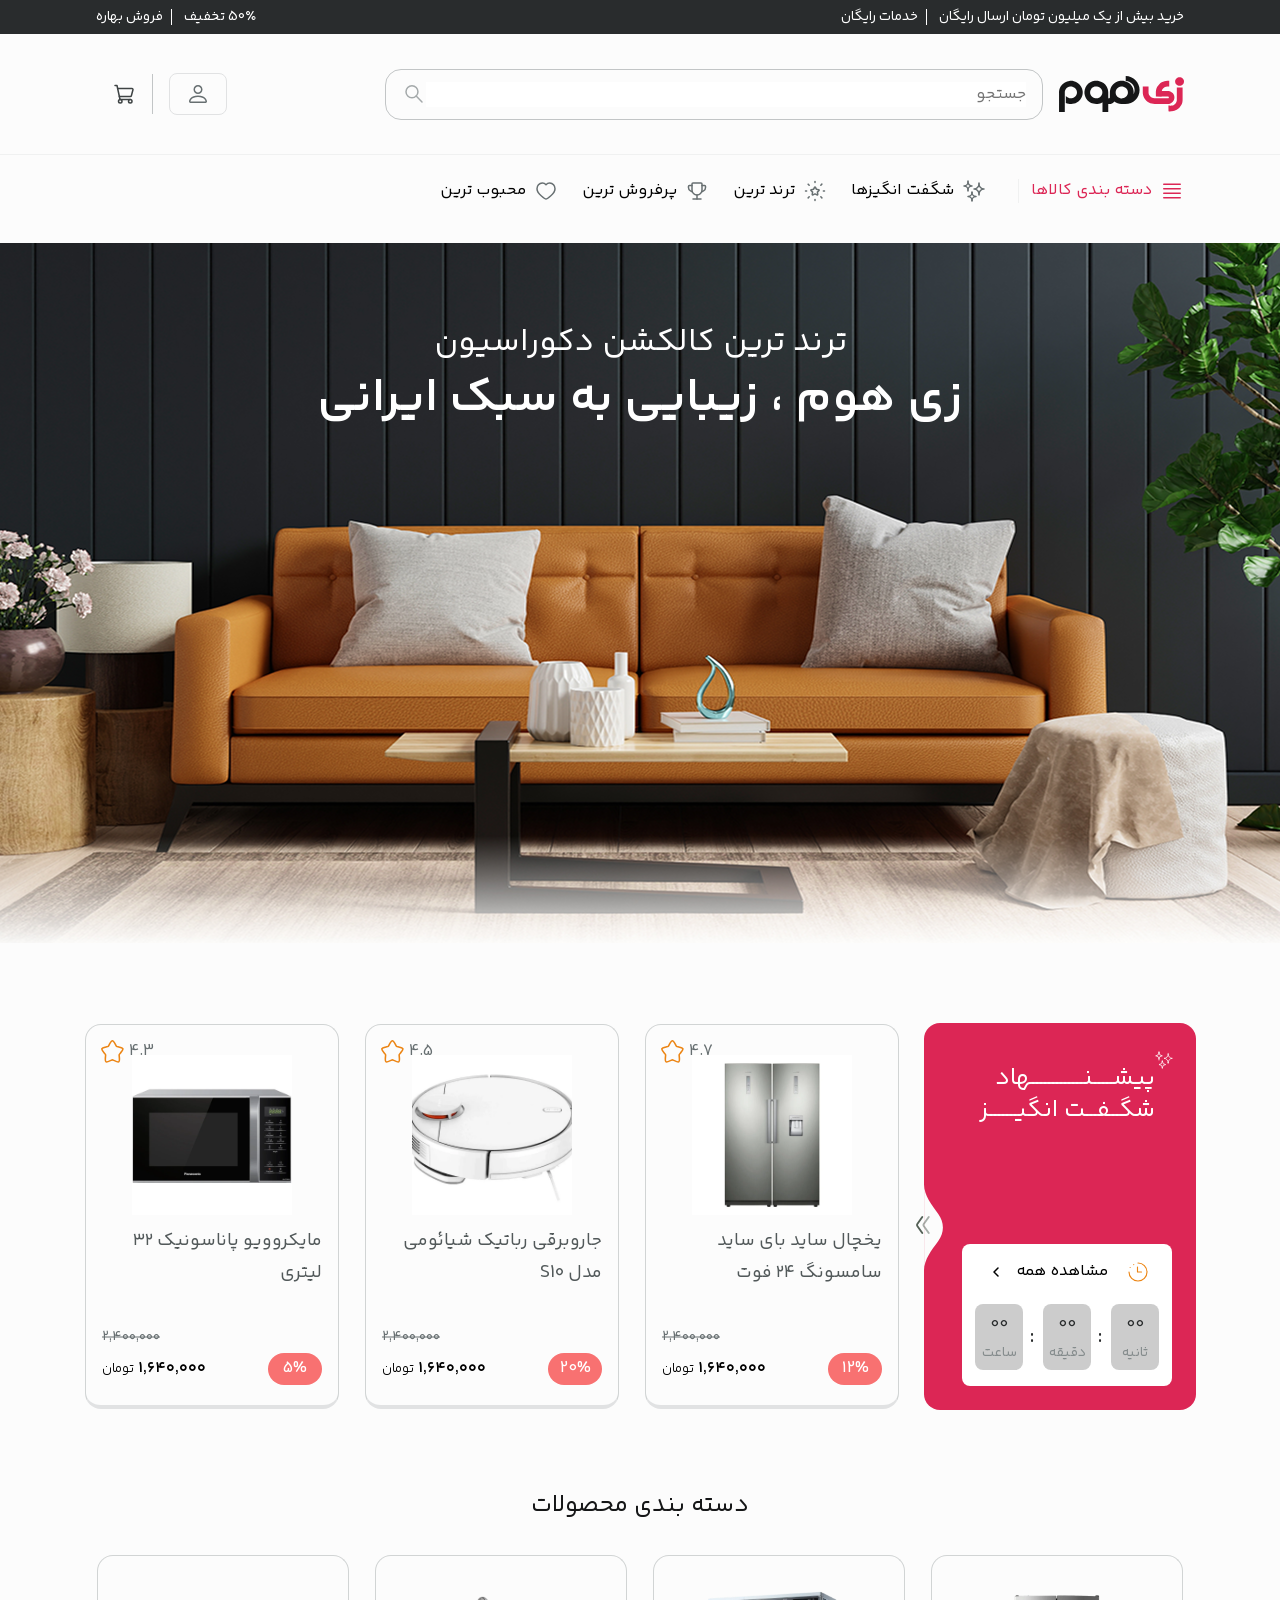
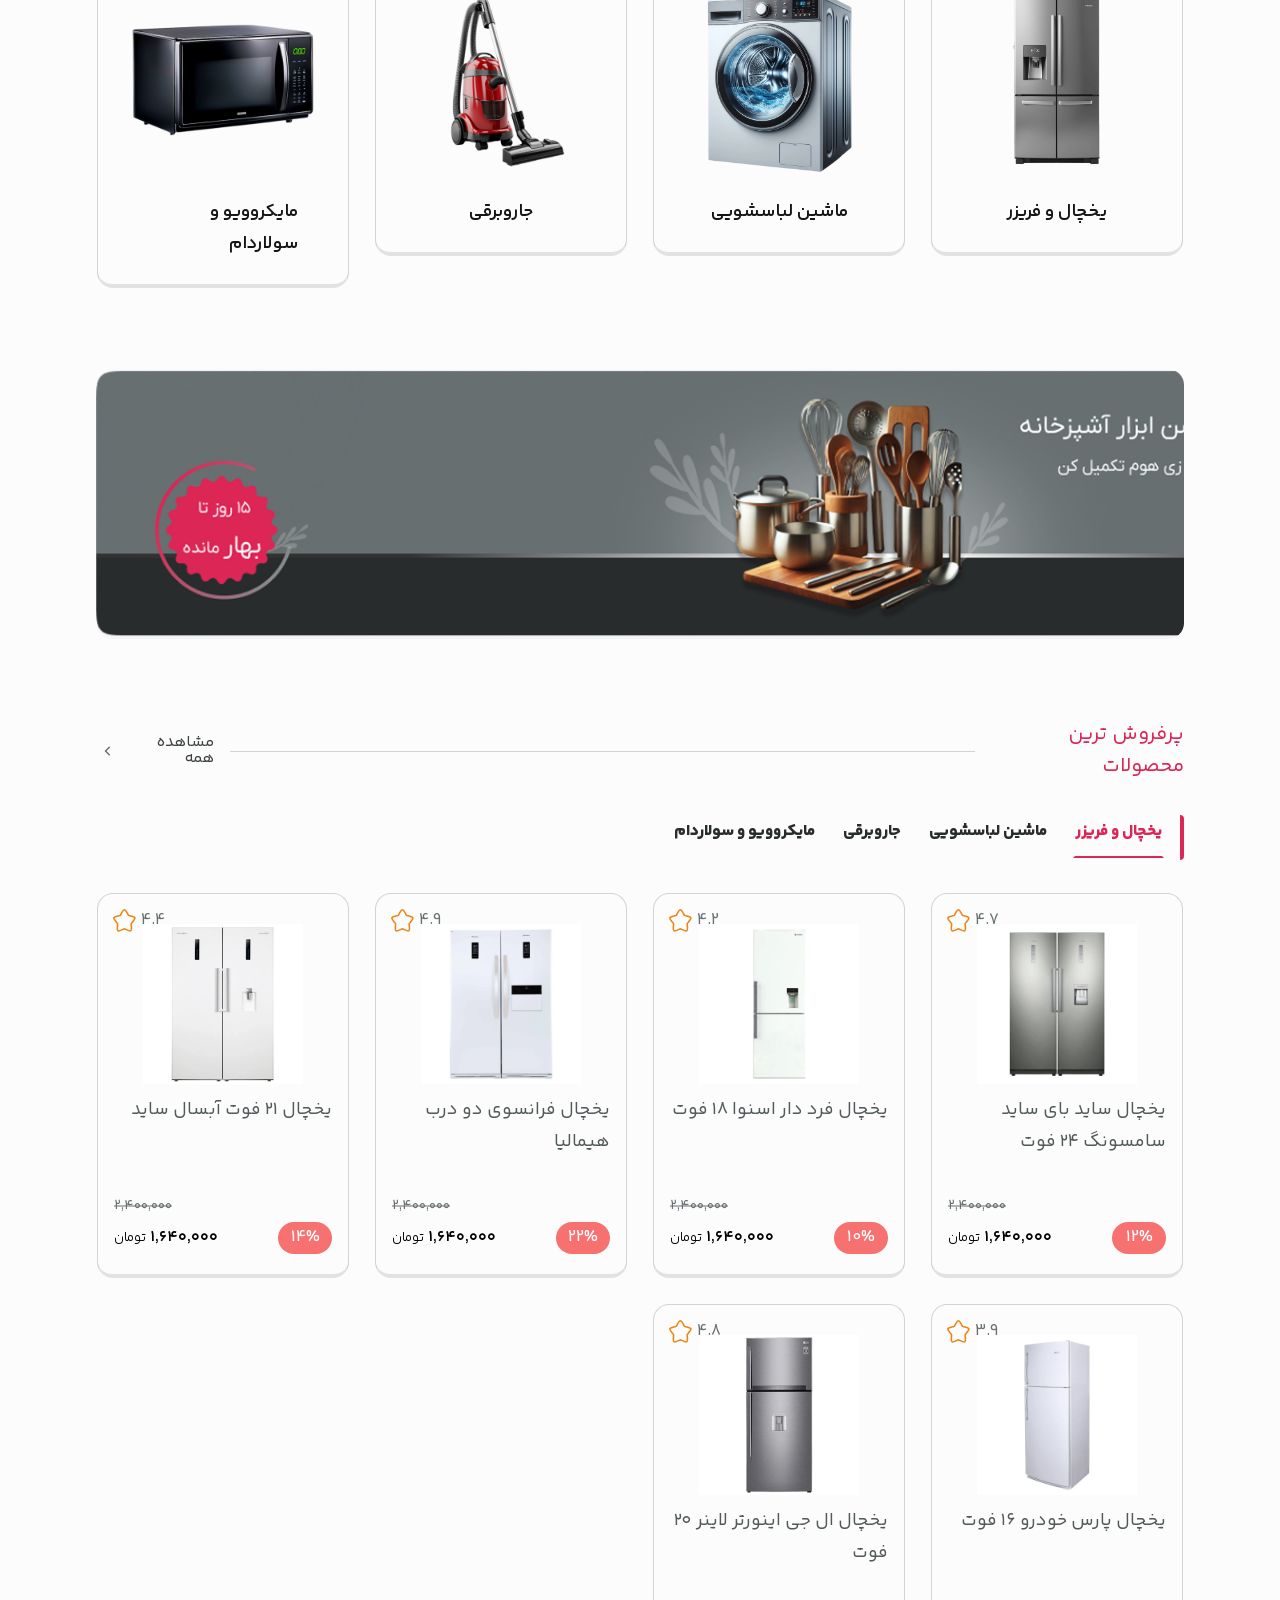
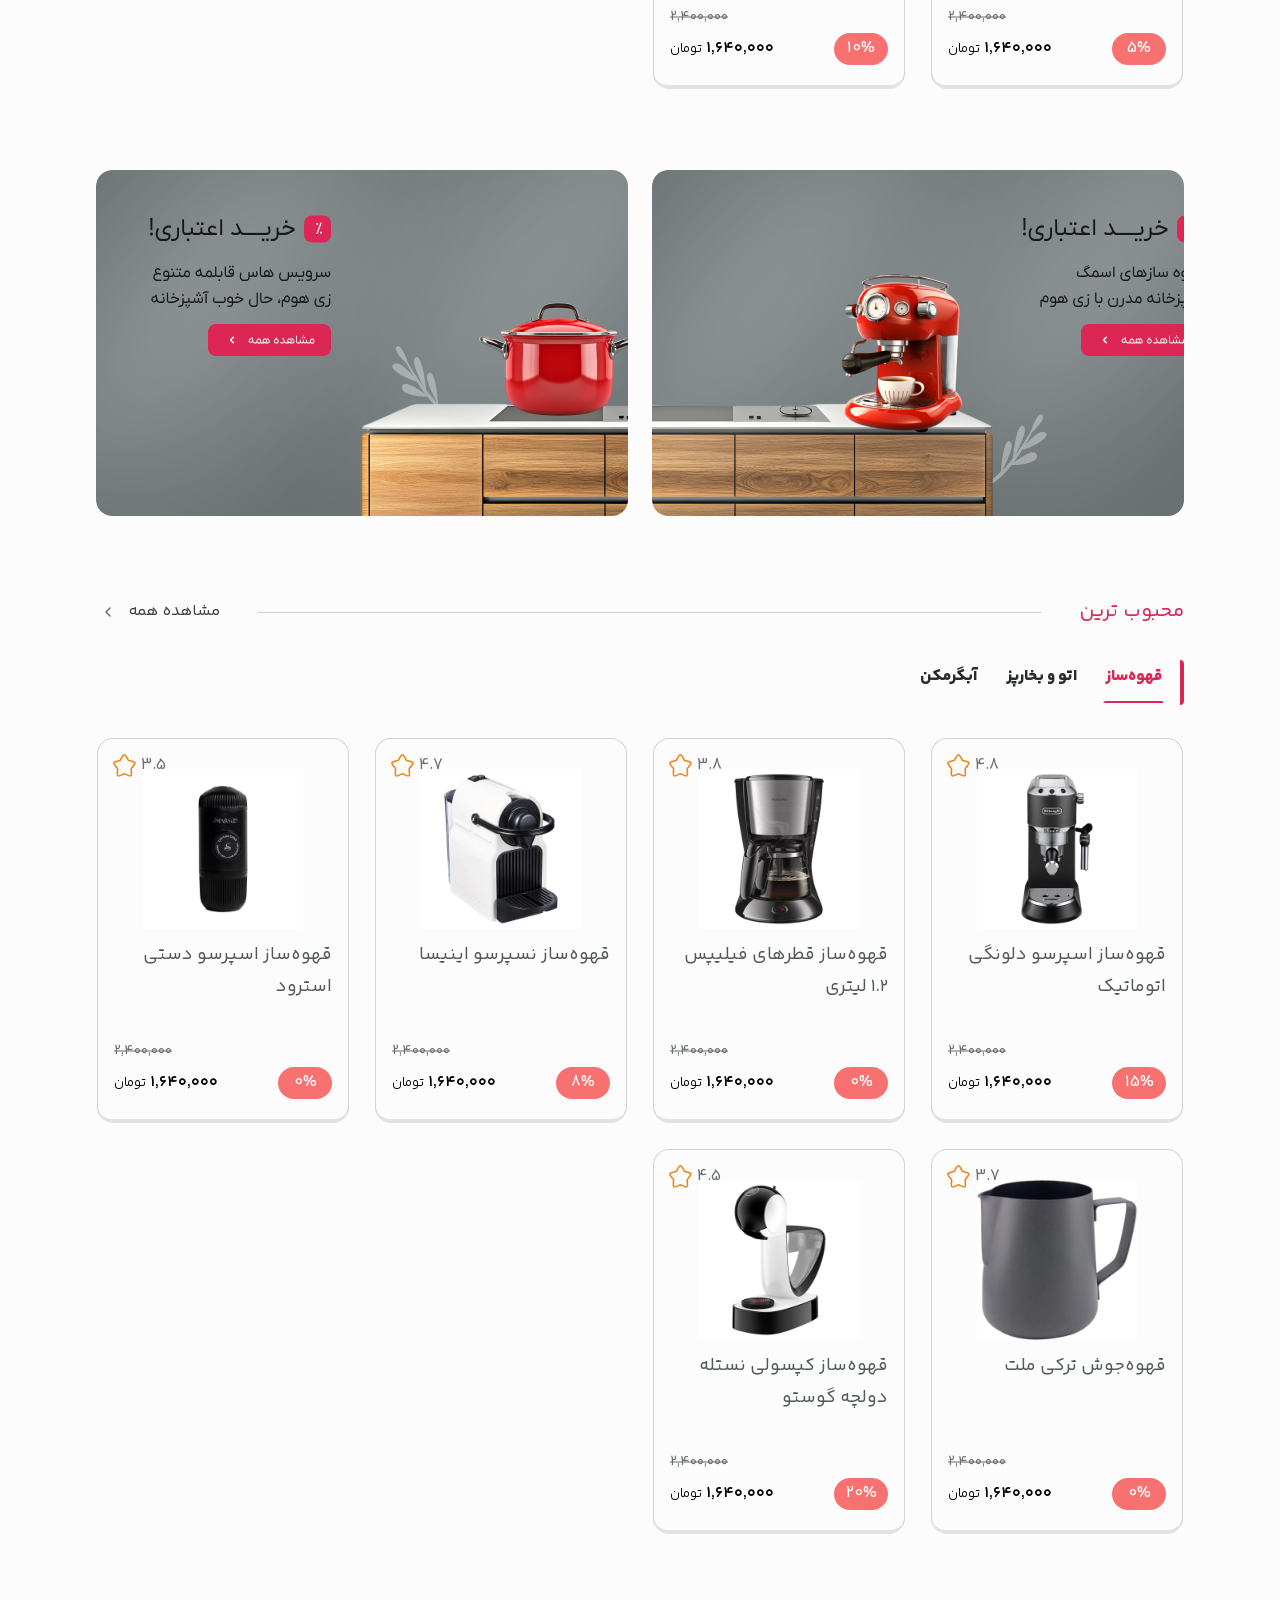
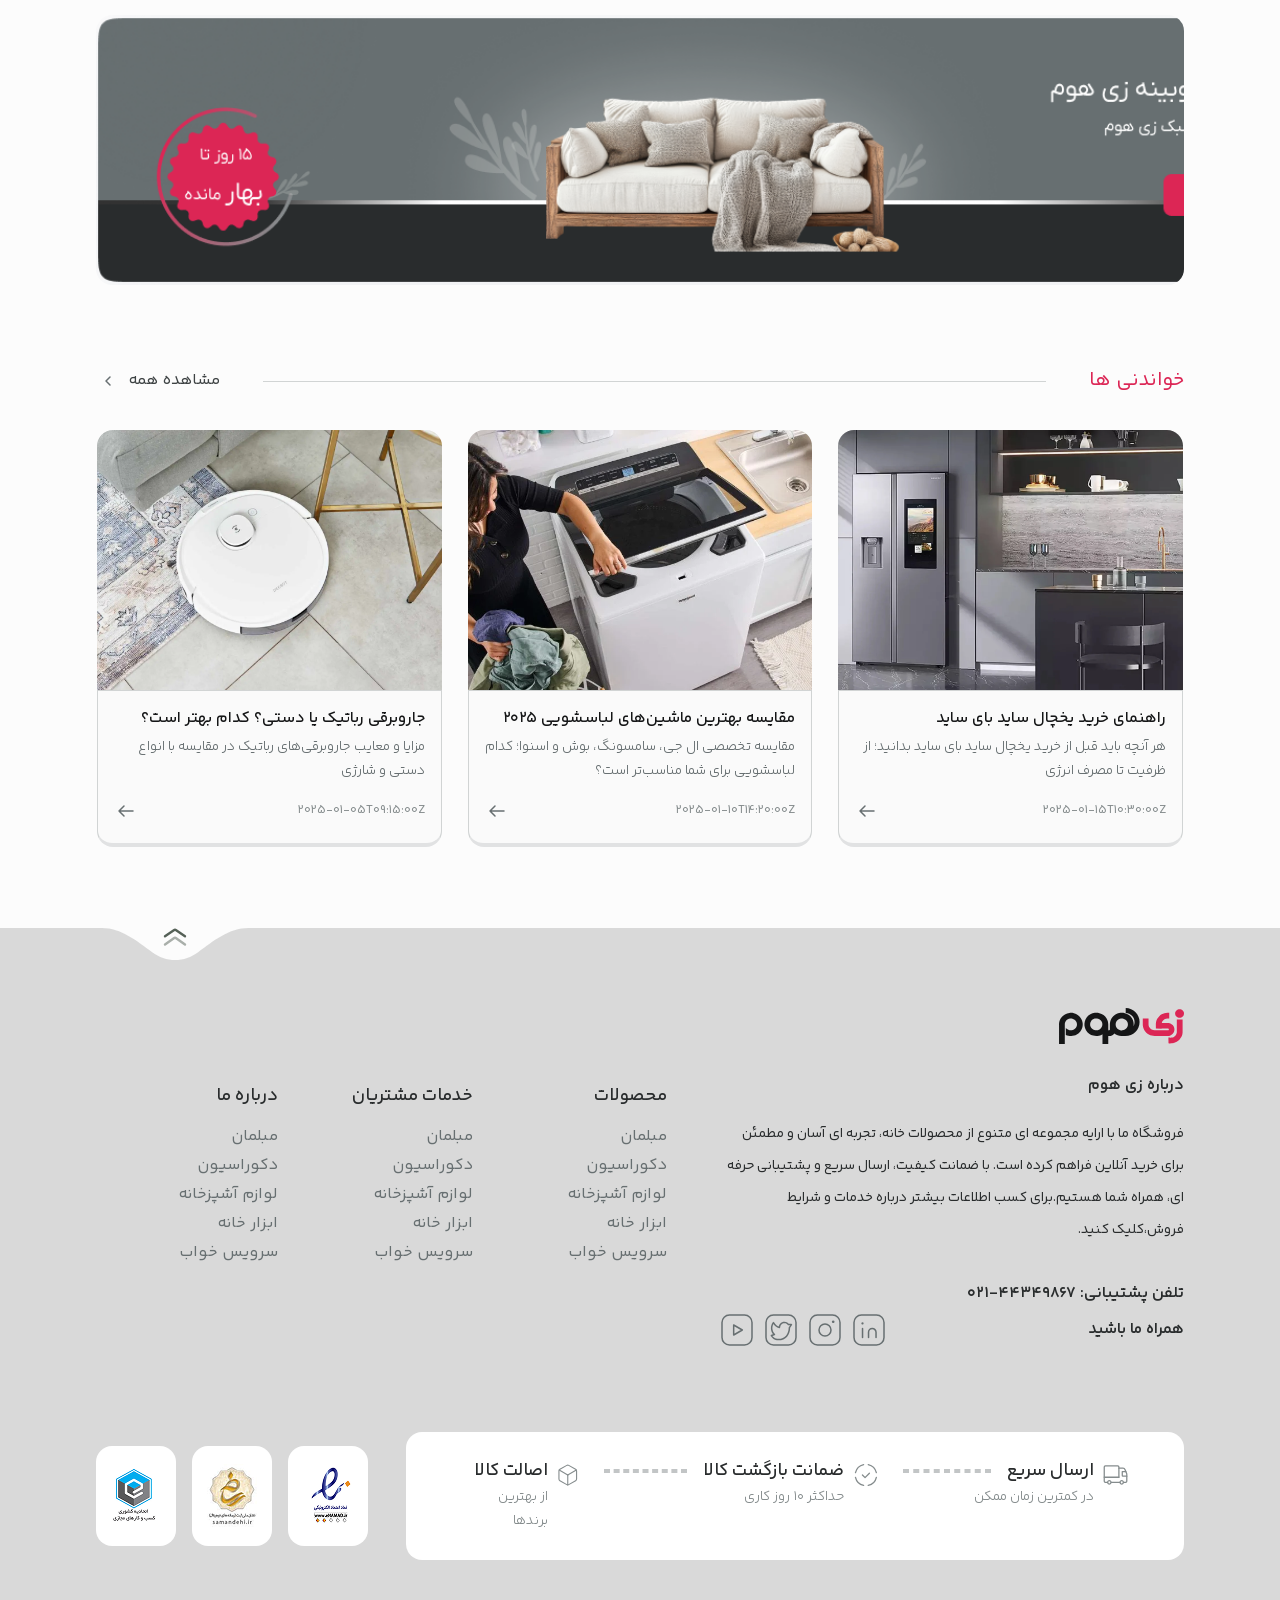
==== commit f8b4d7ff: "complete java script codes in inedx.html" ====
--- a/index.html
+++ b/index.html
@@ -766,15 +766,15 @@
                             </div>
                             <div class="offer-timer">
                                 <div class="offer-box offer-timer-sec">
-                                    <span class="offer-timer-sec-num">40</span>
+                                    <span class="offer-timer-sec-num"></span>
                                     <span class="offer-timer-sec-title">ثانیه</span>
                                 </div>
                                 <div class="offer-box offer-timer-min">
-                                    <span class="offer-timer-min-num">13</span>
+                                    <span class="offer-timer-min-num"></span>
                                     <span class="offer-timer-min-title">دقیقه</span>
                                 </div>
                                 <div class="offer-box offer-timer-hour">
-                                    <span class="offer-timer-hour-num">18</span>
+                                    <span class="offer-timer-hour-num"></span>
                                     <span class="offer-timer-hour-title">ساعت</span>
                                 </div>
                             </div>
